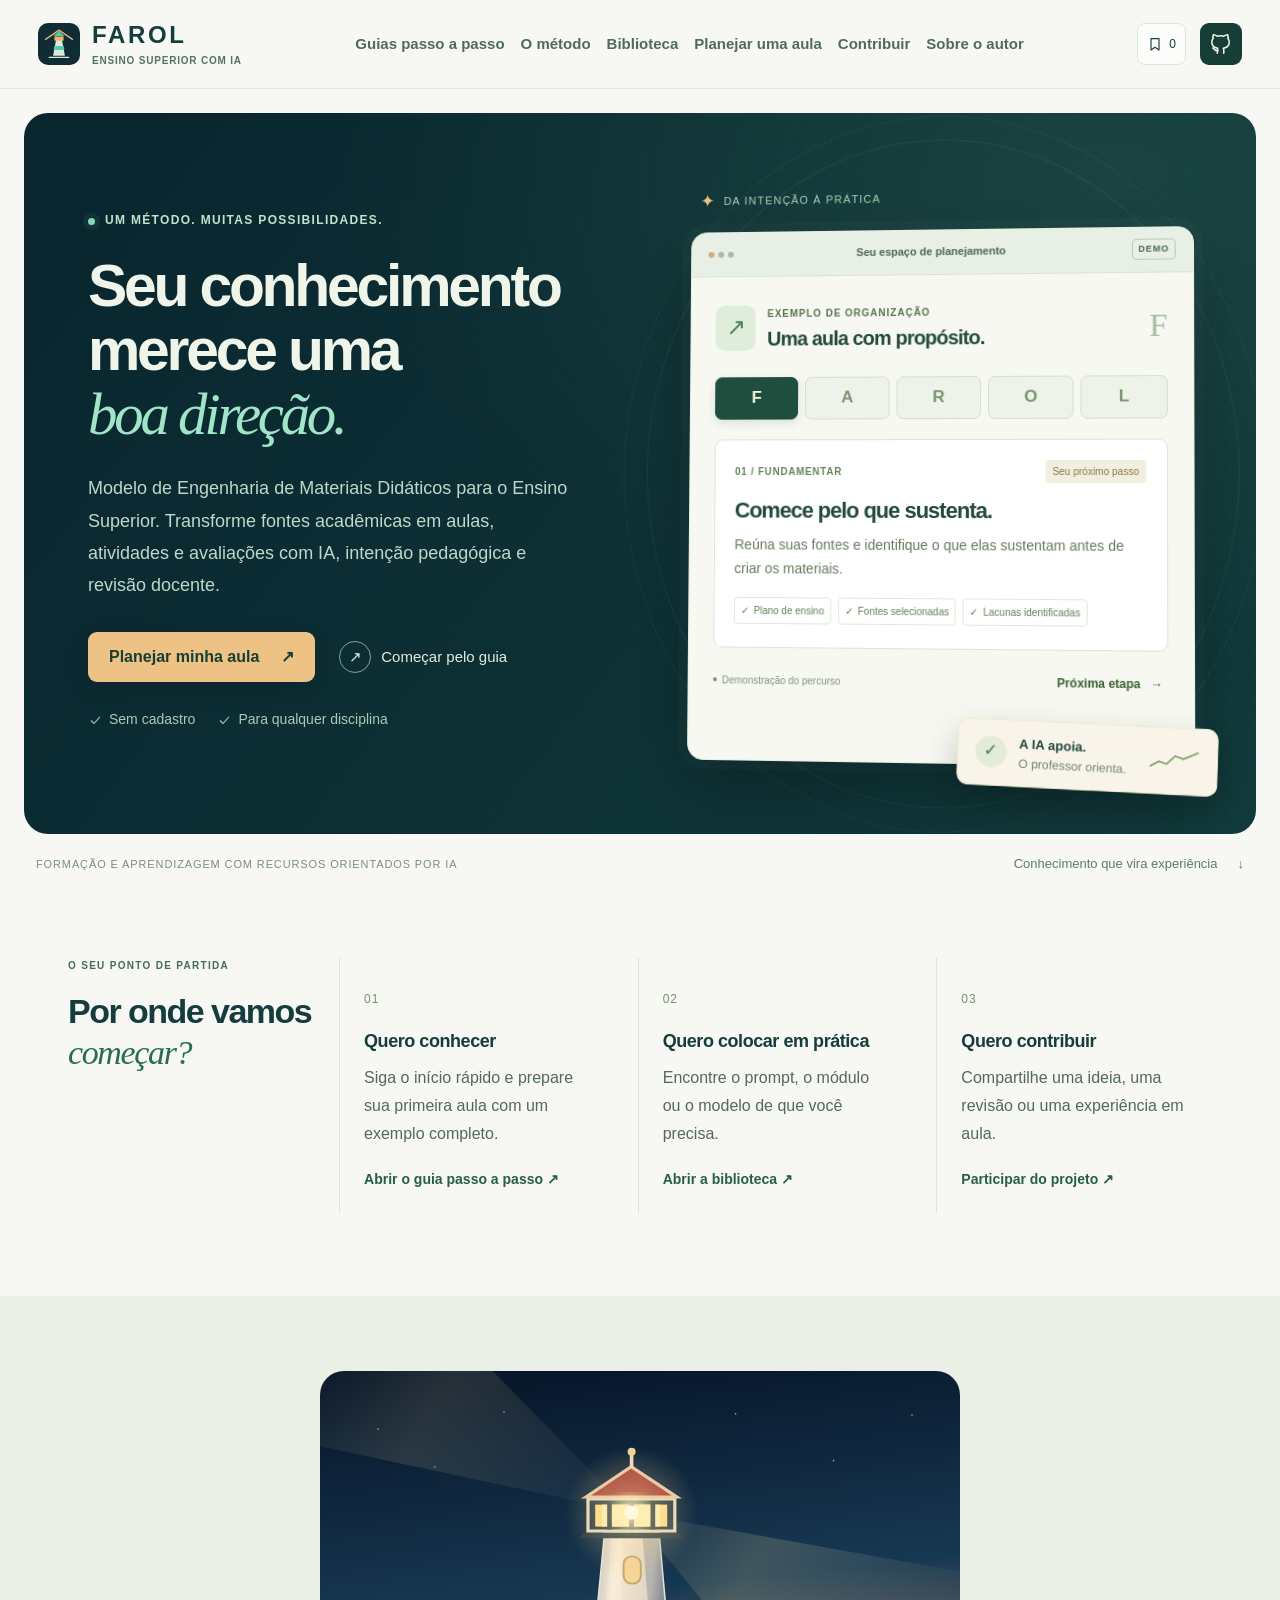
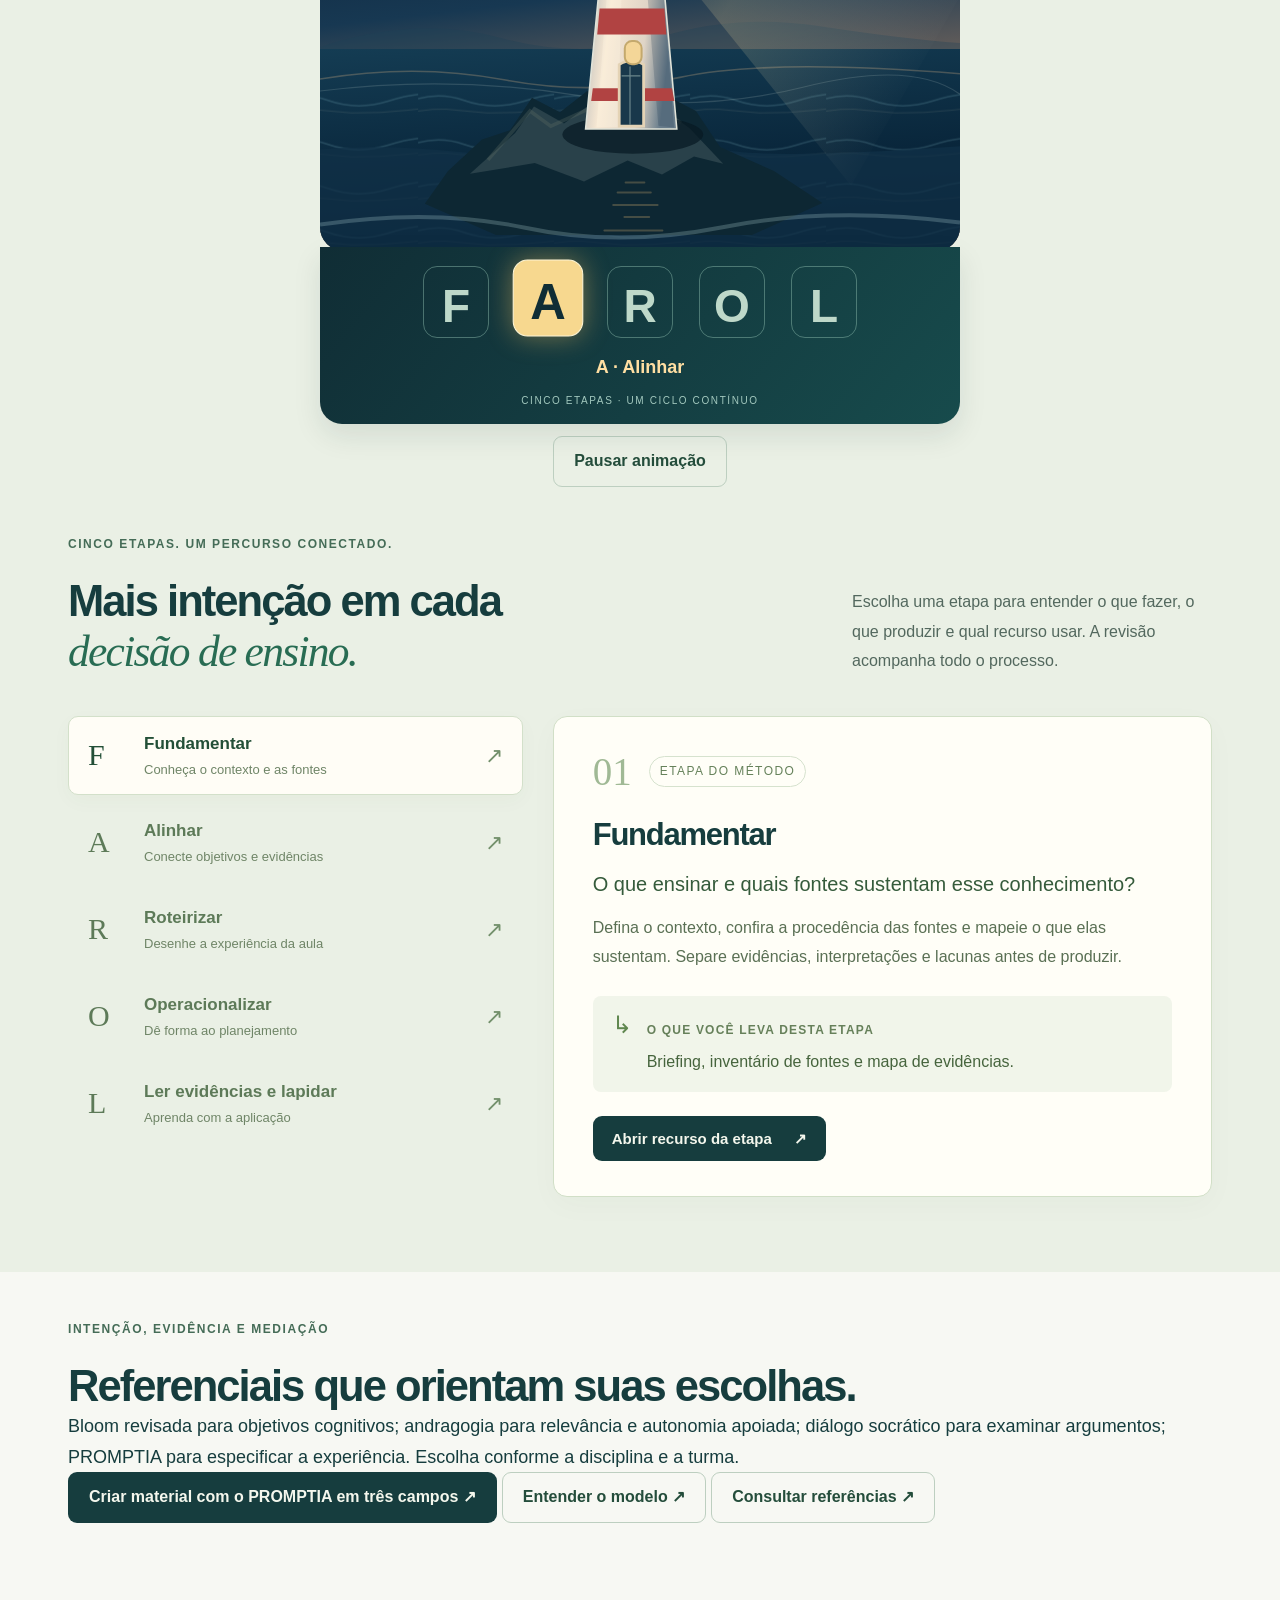
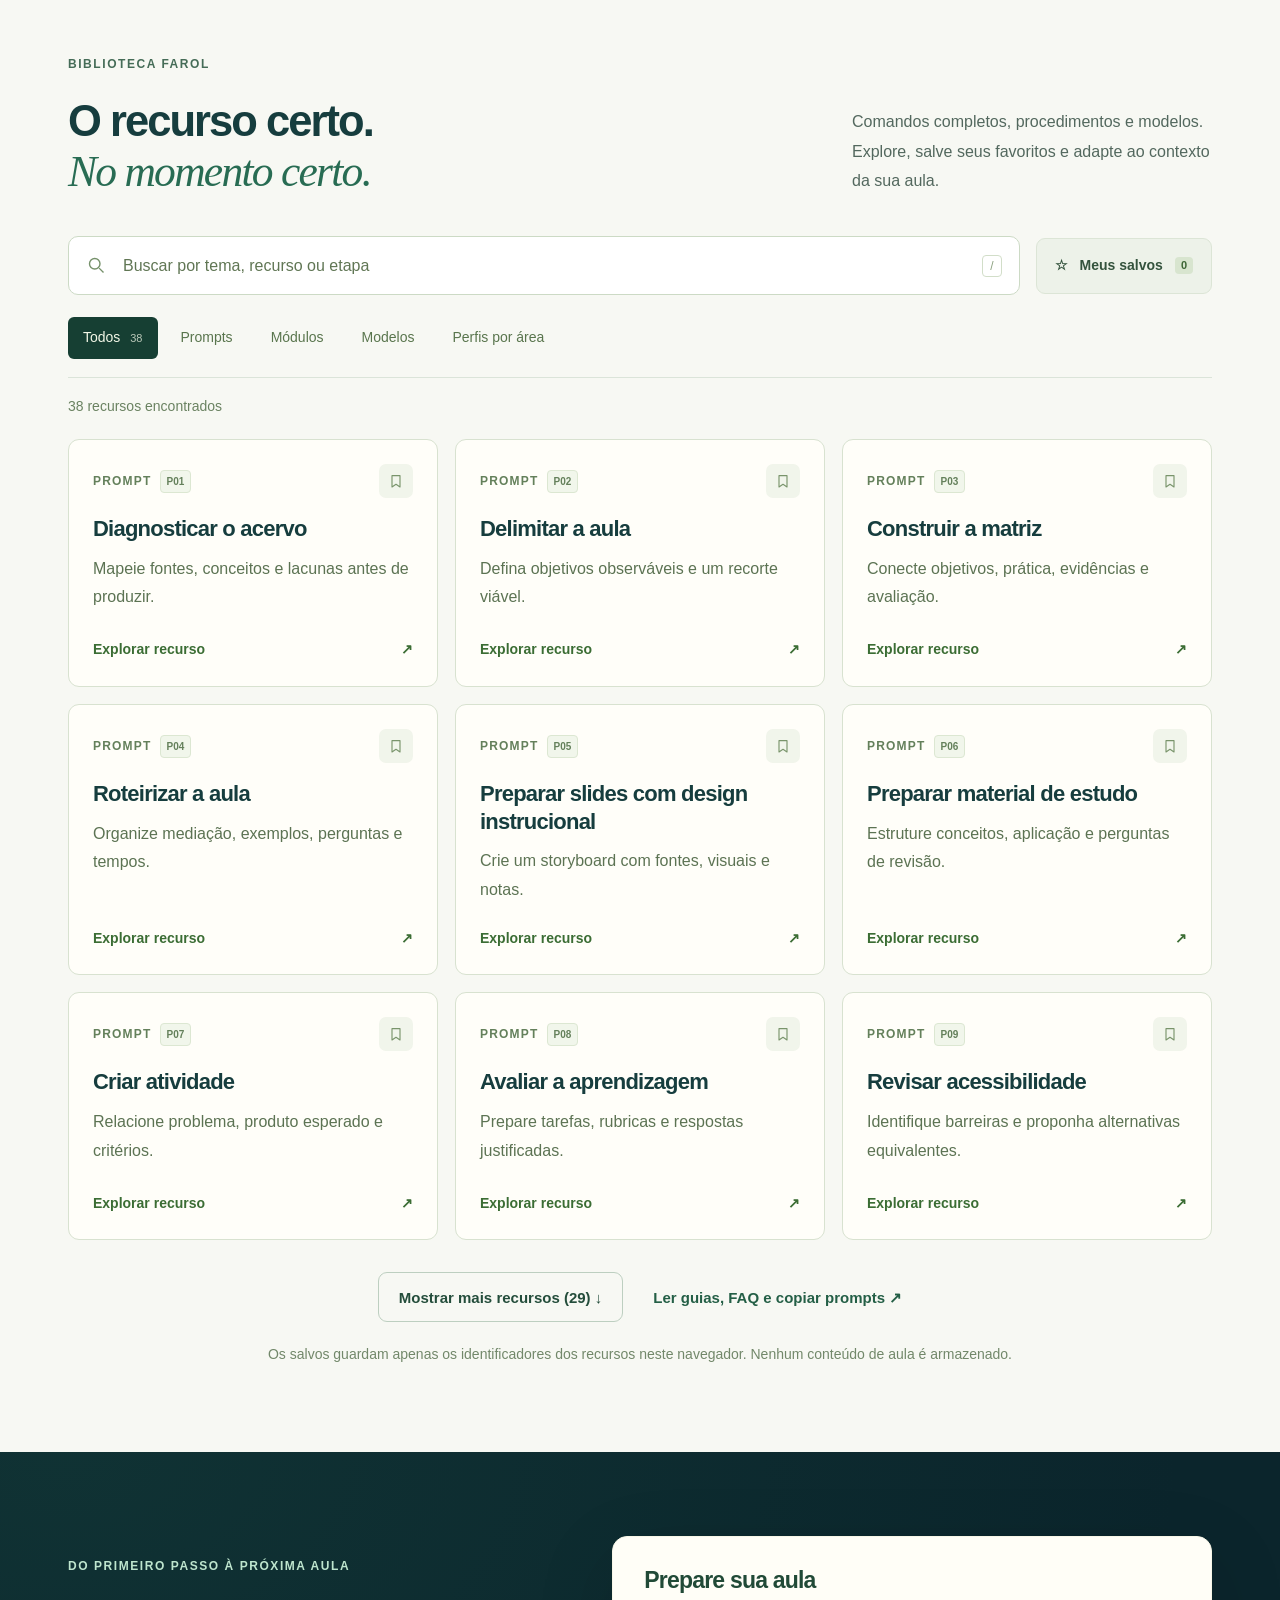
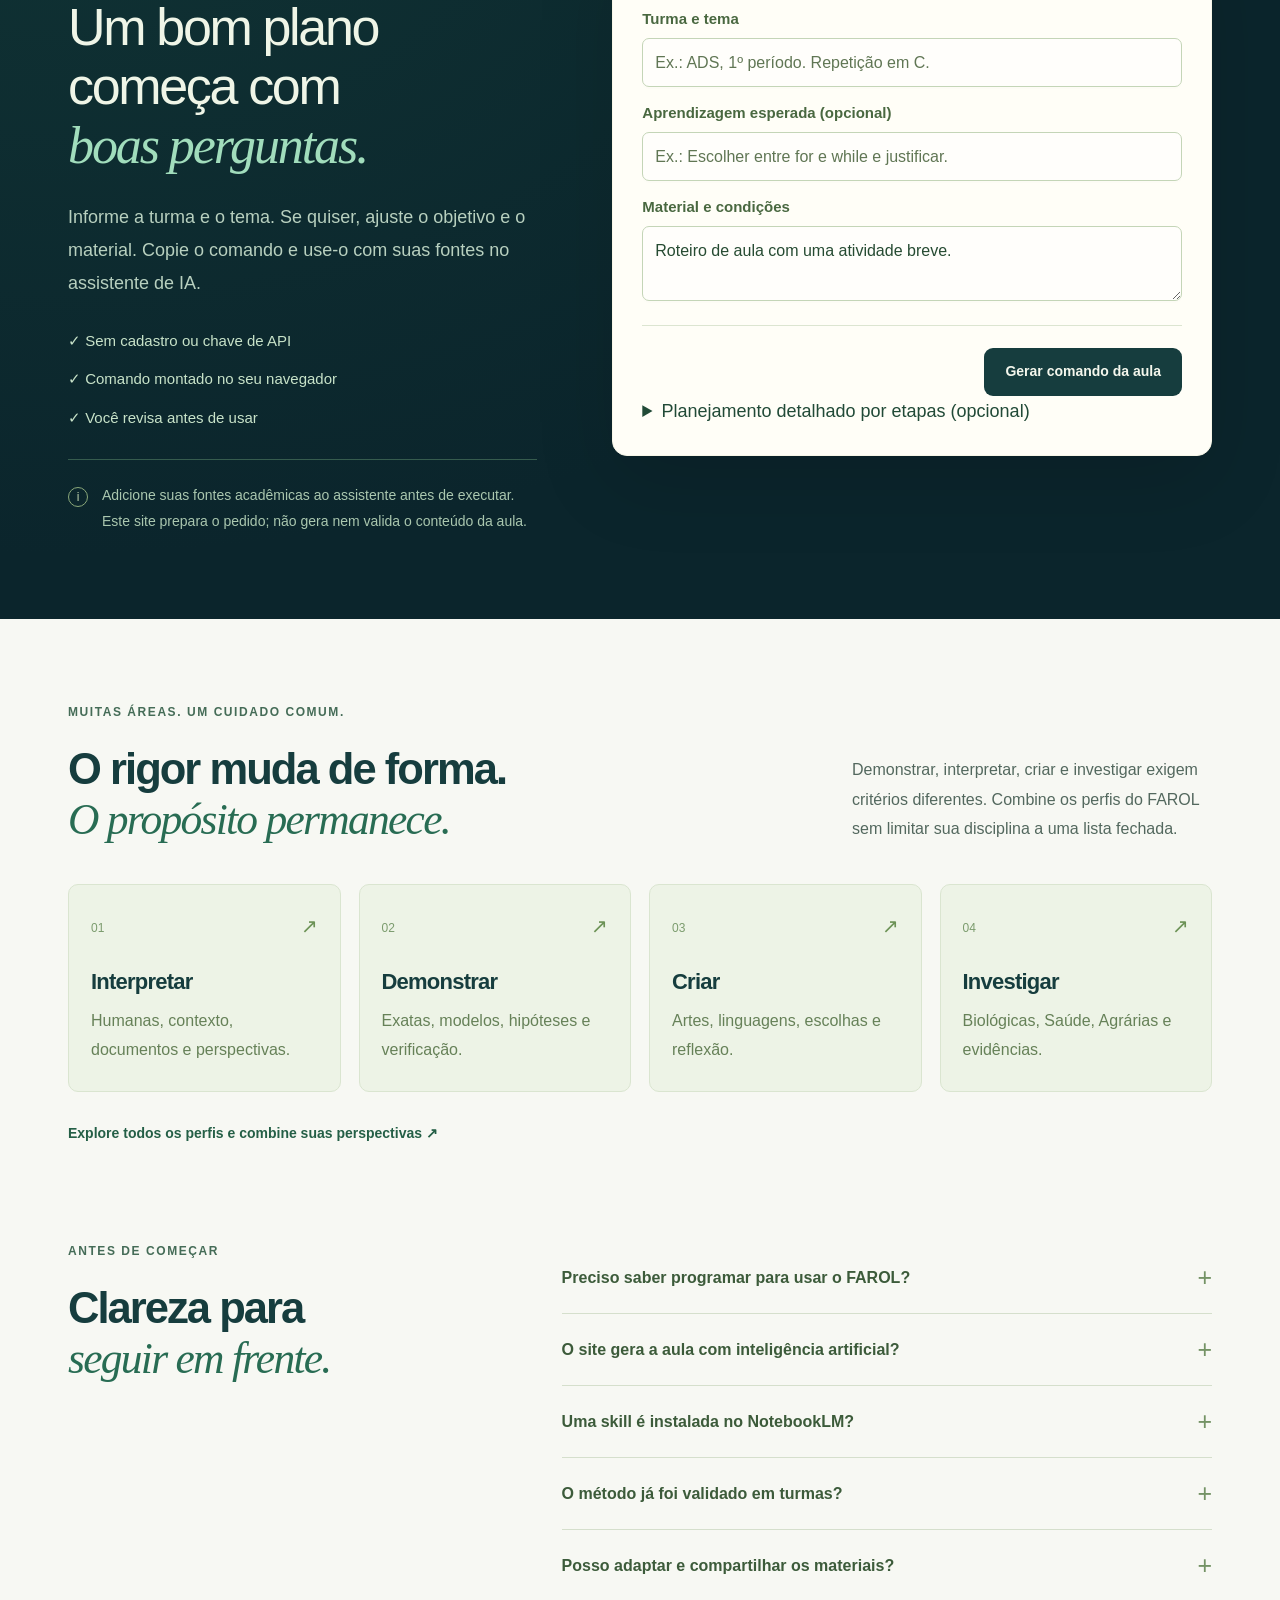
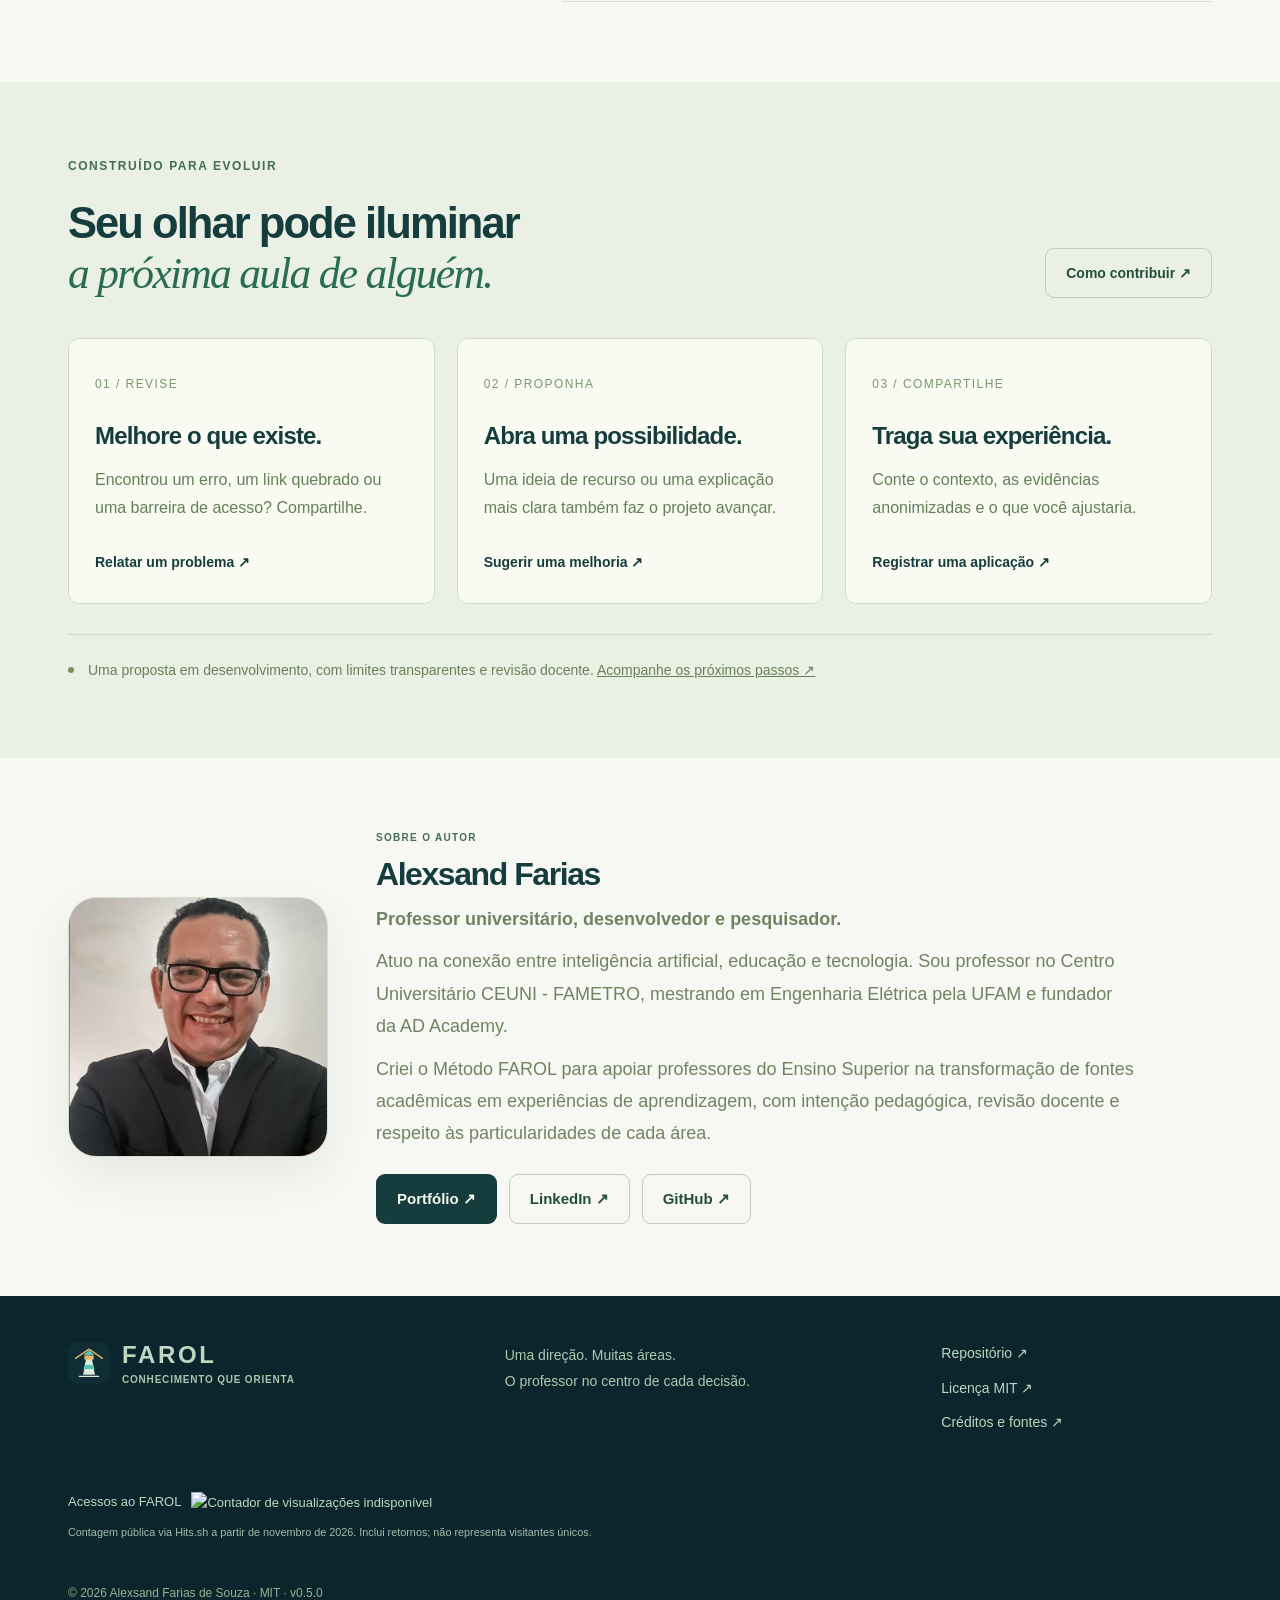
==== docs/site/index.html @ 55f9610f "Simplificar a geração de aulas com pedido direto no FAROL" ====
<!doctype html>
<html lang="pt-BR"><head><meta charset="utf-8"><meta name="viewport" content="width=device-width,initial-scale=1"><title>Método FAROL | Engenharia de Materiais Didáticos</title><meta name="description" content="Modelo de Engenharia de Materiais Didáticos para o Ensino Superior: guias, prompts, Bloom, andragogia, diálogo socrático e PROMPTIA com revisão docente."><meta name="theme-color" content="#102f35"><link rel="icon" href="favicon.svg"><link rel="stylesheet" href="styles.css?v=0.5.3"><script src="planner.js?v=aula-direta" defer></script><script src="app.js?v=aula-direta" defer></script></head>
<body>
<a class="skip-link" href="#conteudo">Pular para o conteúdo</a>
<header class="site-header"><div class="nav-shell"><a class="brand" href="#inicio" aria-label="Método FAROL, início"><img src="favicon.svg" width="42" height="42" alt=""><span>FAROL<small>ENSINO SUPERIOR COM IA</small></span></a><nav id="main-nav" class="main-nav" aria-label="Principal"><a href="manual.html">Guias passo a passo</a><a href="#metodo">O método</a><a href="#biblioteca">Biblioteca</a><a href="#planejar">Planejar uma aula</a><a href="#comunidade">Contribuir</a><a href="#sobre-o-autor">Sobre o autor</a></nav><div class="nav-actions"><button class="icon-button saved-shortcut" id="saved-shortcut" aria-label="Ver recursos salvos" title="Recursos salvos"><svg viewBox="0 0 24 24" aria-hidden="true"><path d="M6 4h12v17l-6-4-6 4z"/></svg><span id="saved-count">0</span></button><a class="github-link" href="https://github.com/alexsandsouza/metodofarol" aria-label="Abrir repositório no GitHub"><svg viewBox="0 0 24 24" aria-hidden="true"><path d="M9 19c-4.3 1.3-4.3-2.2-6-2.7M15 22v-3.4c0-1 .1-1.5-.5-2 3.1-.4 6.5-1.5 6.5-7A5.5 5.5 0 0 0 19.5 6 5 5 0 0 0 19.3 2s-1.2-.4-4.2 1.5a14.4 14.4 0 0 0-7.2 0C4.9 1.6 3.7 2 3.7 2A5 5 0 0 0 3.5 6 5.5 5.5 0 0 0 2 9.6c0 5.5 3.4 6.6 6.5 7-.6.5-.6 1.1-.5 2V22"/></svg></a><button id="menu-toggle" class="icon-button menu-toggle" aria-expanded="false" aria-controls="main-nav" aria-label="Abrir menu"><span></span><span></span></button></div></div></header>
<main id="conteudo">
<section id="inicio" class="hero-shell"><div class="hero"><div class="hero-grain" aria-hidden="true"></div><div class="hero-copy"><p class="eyebrow light"><span class="pulse-dot"></span> UM MÉTODO. MUITAS POSSIBILIDADES.</p><h1>Seu conhecimento<br>merece uma<br><em>boa direção.</em></h1><p class="hero-description">Modelo de Engenharia de Materiais Didáticos para o Ensino Superior. Transforme fontes acadêmicas em aulas, atividades e avaliações com IA, intenção pedagógica e revisão docente.</p><div class="hero-actions"><a class="button button-gold" href="#planejar">Planejar minha aula <span aria-hidden="true">↗</span></a><a class="hero-secondary" href="manual.html"><span class="play-ring" aria-hidden="true">↗</span> Começar pelo guia</a></div><div class="hero-assurance"><span><svg viewBox="0 0 20 20" aria-hidden="true"><path d="m4 10 4 4 8-9"/></svg>Sem cadastro</span><span><svg viewBox="0 0 20 20" aria-hidden="true"><path d="m4 10 4 4 8-9"/></svg>Para qualquer disciplina</span></div></div>
<div class="hero-demo" aria-label="Demonstração interativa das etapas FAROL"><div class="demo-orbit" aria-hidden="true"></div><div class="demo-label"><span class="tiny-star" aria-hidden="true">✦</span> DA INTENÇÃO À PRÁTICA</div><div class="demo-window"><div class="window-bar"><div class="window-dots" aria-hidden="true"><i></i><i></i><i></i></div><span>Seu espaço de planejamento</span><span class="window-badge">DEMO</span></div><div class="demo-content"><div class="demo-context"><span class="doc-icon" aria-hidden="true">↗</span><div><small>EXEMPLO DE ORGANIZAÇÃO</small><h2>Uma aula com propósito.</h2></div><span class="demo-mark" aria-hidden="true">F</span></div><div class="mini-stages" aria-label="Escolher etapa na demonstração"><button data-stage="0" aria-pressed="true" aria-label="Fundamentar">F</button><button data-stage="1" aria-pressed="false" aria-label="Alinhar">A</button><button data-stage="2" aria-pressed="false" aria-label="Roteirizar">R</button><button data-stage="3" aria-pressed="false" aria-label="Operacionalizar">O</button><button data-stage="4" aria-pressed="false" aria-label="Ler evidências e lapidar">L</button></div><div class="demo-stage"><div class="demo-stage-top"><span id="demo-code">01 / FUNDAMENTAR</span><span class="demo-stage-tag">Seu próximo passo</span></div><h3 id="demo-title">Comece pelo que sustenta.</h3><p id="demo-description">Reúna suas fontes e identifique o que elas sustentam antes de criar os materiais.</p><div class="demo-checks" id="demo-checks"><span>Plano de ensino</span><span>Fontes selecionadas</span><span>Lacunas identificadas</span></div></div><div class="demo-footer"><span><i aria-hidden="true"></i> Demonstração do percurso</span><button id="hero-next">Próxima etapa <span aria-hidden="true">→</span></button></div></div></div><div class="floating-note"><span class="floating-icon" aria-hidden="true">✓</span><div><b>A IA apoia.</b><span>O professor orienta.</span></div><svg viewBox="0 0 60 25" aria-hidden="true"><path d="m2 20 10-6 9 3 10-10 10 3L58 2"/></svg></div></div></div><div class="hero-bottom"><span>FORMAÇÃO E APRENDIZAGEM COM RECURSOS ORIENTADOS POR IA</span><a href="#metodo">Conhecimento que vira experiência <span aria-hidden="true">↓</span></a></div></section>
<section class="entry-section section-container" aria-labelledby="entry-title"><div class="entry-intro"><p class="eyebrow">O SEU PONTO DE PARTIDA</p><h2 id="entry-title">Por onde vamos <br><em>começar?</em></h2></div><a class="entry-card" href="manual.html#comece"><span class="entry-icon" aria-hidden="true">01</span><h3>Quero conhecer</h3><p>Siga o início rápido e prepare sua primeira aula com um exemplo completo.</p><span class="arrow-link">Abrir o guia passo a passo ↗</span></a><a class="entry-card" href="#biblioteca"><span class="entry-icon" aria-hidden="true">02</span><h3>Quero colocar em prática</h3><p>Encontre o prompt, o módulo ou o modelo de que você precisa.</p><span class="arrow-link">Abrir a biblioteca ↗</span></a><a class="entry-card" href="#comunidade"><span class="entry-icon" aria-hidden="true">03</span><h3>Quero contribuir</h3><p>Compartilhe uma ideia, uma revisão ou uma experiência em aula.</p><span class="arrow-link">Participar do projeto ↗</span></a></section>
<section id="metodo" class="method-section"><div class="section-container"><figure class="farol-cycle-figure" style="margin:0 auto 48px;max-width:640px"><picture id="farol-picture"><source media="(prefers-reduced-motion: reduce)" srcset="assets/farol-poster.png"><img id="farol-animation" src="assets/farol-animado-hd.svg?v=20261109-2" width="640" height="480" loading="lazy" alt="Ilustração animada de um farol sobre uma ilha, com ondas em movimento, reflexos dourados e feixe de luz giratório." style="display:block;width:100%;height:auto;border-radius:24px"></picture><div class="farol-cycle-overlay" role="group" aria-label="As cinco etapas do Método FAROL"><div class="farol-cycle-letters"><span class="farol-cycle-letter is-active" aria-hidden="true">F</span><span class="farol-cycle-letter" aria-hidden="true">A</span><span class="farol-cycle-letter" aria-hidden="true">R</span><span class="farol-cycle-letter" aria-hidden="true">O</span><span class="farol-cycle-letter" aria-hidden="true">L</span></div><div class="farol-cycle-caption" aria-live="off"><span id="farol-cycle-caption-text">F · Fundamentar</span></div><p class="farol-cycle-note">CINCO ETAPAS · UM CICLO CONTÍNUO</p></div><figcaption style="text-align:center;margin-top:12px"><button type="button" id="farol-toggle" class="button button-outline" aria-pressed="false">Pausar animação</button></figcaption></figure><div class="section-heading"><div><p class="eyebrow">CINCO ETAPAS. UM PERCURSO CONECTADO.</p><h2>Mais intenção em cada<br><em>decisão de ensino.</em></h2></div><p>Escolha uma etapa para entender o que fazer, o que produzir e qual recurso usar. A revisão acompanha todo o processo.</p></div><div class="method-layout"><div class="method-navigation" role="tablist" aria-label="Etapas do método" aria-orientation="vertical"><button id="stage-tab-0" role="tab" data-stage="0" aria-selected="true" aria-controls="method-panel"><b>F</b><span>Fundamentar<small>Conheça o contexto e as fontes</small></span><i aria-hidden="true">↗</i></button><button id="stage-tab-1" role="tab" data-stage="1" aria-selected="false" tabindex="-1" aria-controls="method-panel"><b>A</b><span>Alinhar<small>Conecte objetivos e evidências</small></span><i aria-hidden="true">↗</i></button><button id="stage-tab-2" role="tab" data-stage="2" aria-selected="false" tabindex="-1" aria-controls="method-panel"><b>R</b><span>Roteirizar<small>Desenhe a experiência da aula</small></span><i aria-hidden="true">↗</i></button><button id="stage-tab-3" role="tab" data-stage="3" aria-selected="false" tabindex="-1" aria-controls="method-panel"><b>O</b><span>Operacionalizar<small>Dê forma ao planejamento</small></span><i aria-hidden="true">↗</i></button><button id="stage-tab-4" role="tab" data-stage="4" aria-selected="false" tabindex="-1" aria-controls="method-panel"><b>L</b><span>Ler evidências e lapidar<small>Aprenda com a aplicação</small></span><i aria-hidden="true">↗</i></button></div><div id="method-panel" class="method-panel" role="tabpanel" aria-labelledby="stage-tab-0" tabindex="0"><div class="panel-heading"><span class="panel-index" id="panel-index">01</span><span class="panel-chip">ETAPA DO MÉTODO</span></div><h3 id="panel-title">Fundamentar</h3><p class="panel-question" id="panel-question">O que ensinar e quais fontes sustentam esse conhecimento?</p><p id="panel-description">Defina o contexto, confira a procedência das fontes e mapeie o que elas sustentam. Separe evidências, interpretações e lacunas antes de produzir.</p><div class="deliverable"><span aria-hidden="true">↳</span><div><small>O QUE VOCÊ LEVA DESTA ETAPA</small><p id="panel-output">Briefing, inventário de fontes e mapa de evidências.</p></div></div><a id="panel-link" class="button button-ink" href="https://github.com/alexsandsouza/metodofarol/blob/main/prompts/P01-diagnosticar-o-acervo.md">Abrir recurso da etapa <span aria-hidden="true">↗</span></a></div></div></div></section>
<section class="section-container" style="padding-block:3rem" aria-labelledby="pedagogy-title"><p class="eyebrow">INTENÇÃO, EVIDÊNCIA E MEDIAÇÃO</p><h2 id="pedagogy-title">Referenciais que orientam suas escolhas.</h2><p>Bloom revisada para objetivos cognitivos; andragogia para relevância e autonomia apoiada; diálogo socrático para examinar argumentos; PROMPTIA para especificar a experiência. Escolha conforme a disciplina e a turma.</p><p><a class="button button-ink" href="manual.html#promptia">Criar material com o PROMPTIA em três campos ↗</a> <a class="button button-outline" href="manual.html#modelo">Entender o modelo ↗</a> <a class="button button-outline" href="manual.html#referencias">Consultar referências ↗</a></p></section>
<section id="biblioteca" class="library-section section-container"><div class="section-heading"><div><p class="eyebrow">BIBLIOTECA FAROL</p><h2>O recurso certo.<br><em>No momento certo.</em></h2></div><p>Comandos completos, procedimentos e modelos. Explore, salve seus favoritos e adapte ao contexto da sua aula.</p></div><div class="library-toolbar"><label class="library-search"><svg viewBox="0 0 24 24" aria-hidden="true"><circle cx="10" cy="10" r="6"/><path d="m15 15 5 5"/></svg><input type="search" id="resource-search" placeholder="Buscar por tema, recurso ou etapa" aria-label="Buscar recursos"><kbd aria-hidden="true">/</kbd></label><button class="button button-subtle" id="favorites-filter" aria-pressed="false"><span aria-hidden="true">☆</span> Meus salvos <span id="favorites-total">0</span></button></div><div class="library-categories" role="group" aria-label="Categoria dos recursos"><button data-category="todos" aria-pressed="true">Todos <span id="all-total"></span></button><button data-category="prompts" aria-pressed="false">Prompts</button><button data-category="modulos" aria-pressed="false">Módulos</button><button data-category="modelos" aria-pressed="false">Modelos</button><button data-category="perfis" aria-pressed="false">Perfis por área</button></div><div class="library-meta"><p id="resource-count" role="status">Carregando recursos…</p><button id="clear-filters" class="quiet-button" hidden>Limpar filtros</button></div><div id="resource-grid" class="resource-grid"></div><div id="library-empty" class="empty-state" hidden><span aria-hidden="true">⌕</span><h3>Nenhum recurso por aqui.</h3><p>Tente outra palavra ou remova os filtros para continuar explorando.</p><button id="empty-reset" class="button button-ink">Ver todos os recursos</button></div><div class="library-footer"><button id="show-more" class="button button-outline" hidden>Mostrar mais recursos <span aria-hidden="true">↓</span></button><a href="manual.html" class="arrow-link">Ler guias, FAQ e copiar prompts ↗</a></div><p class="storage-note">Os salvos guardam apenas os identificadores dos recursos neste navegador. Nenhum conteúdo de aula é armazenado.</p><noscript><p>Explore os materiais diretamente na <a href="https://github.com/alexsandsouza/metodofarol">biblioteca no GitHub</a>.</p></noscript></section>
<section id="planejar" class="planner-section"><div class="section-container planner-layout"><div class="planner-intro"><p class="eyebrow light">DO PRIMEIRO PASSO À PRÓXIMA AULA</p><h2>Um bom plano<br>começa com<br><em>boas perguntas.</em></h2><p>Informe a turma e o tema. Se quiser, ajuste o objetivo e o material. Copie o comando e use-o com suas fontes no assistente de IA.</p><div class="planner-benefits"><span>✓ Sem cadastro ou chave de API</span><span>✓ Comando montado no seu navegador</span><span>✓ Você revisa antes de usar</span></div><div class="source-reminder"><span aria-hidden="true">i</span><p>Adicione suas fontes acadêmicas ao assistente antes de executar. Este site prepara o pedido; não gera nem valida o conteúdo da aula.</p></div></div><div class="planner-card"><form id="quick-form"><fieldset><legend>Prepare sua aula</legend><label for="quick-topic">Turma e tema</label><input id="quick-topic" name="context" maxlength="350" required pattern=".*\S.*" placeholder="Ex.: ADS, 1º período. Repetição em C."><label for="quick-goal">Aprendizagem esperada (opcional)</label><input id="quick-goal" name="goal" maxlength="500" placeholder="Ex.: Escolher entre for e while e justificar."><label for="quick-material">Material e condições</label><textarea id="quick-material" name="material" rows="2" maxlength="700">Roteiro de aula com uma atividade breve.</textarea></fieldset><div class="planner-form-actions"><button class="button button-ink" type="submit">Gerar comando da aula</button></div></form><details id="detailed-planner"><summary>Planejamento detalhado por etapas (opcional)</summary><div class="planner-card-top"><span class="section-kicker">SEU PLANEJAMENTO</span><span id="planner-step-label">Passo 1 de 3</span></div><ol class="planner-progress" aria-label="Etapas do planejamento"><li data-progress="1" aria-current="step"><b>1</b><span>Contexto</span></li><li data-progress="2"><b>2</b><span>Intenção</span></li><li data-progress="3"><b>3</b><span>Revisão</span></li></ol><form id="lesson-form" novalidate><div class="form-error" id="form-error" role="alert" hidden></div><fieldset id="planner-step-1"><legend>Vamos conhecer a sua aula.</legend><p class="field-hint">Os campos com * são obrigatórios.</p><label for="discipline">Disciplina *</label><input id="discipline" name="discipline" maxlength="120" placeholder="Ex.: História da Arte" required autocomplete="off"><div class="field-grid"><div><label for="course">Curso e período *</label><input id="course" name="course" maxlength="150" placeholder="Ex.: Artes Visuais, 2º período" required></div><div><label for="duration">Duração em minutos *</label><input id="duration" name="duration" type="number" min="15" max="600" value="100" required></div></div><label for="area">Área do conhecimento</label><select id="area" name="area"><option value="" selected>Selecione uma área</option><option>Ciências Humanas</option><option>Ciências Exatas e da Terra</option><option>Biológicas, Saúde e Agrárias</option><option>Engenharias e Tecnologia</option><option>Ciências Sociais Aplicadas</option><option>Artes e Linguagens</option><option>Interdisciplinar ou outra área</option></select></fieldset><fieldset id="planner-step-2" hidden><legend>Qual é a sua intenção?</legend><label for="topic">Tema ou recorte da aula *</label><input id="topic" name="topic" maxlength="200" placeholder="Ex.: Leitura de uma obra em seu contexto histórico" required><label for="objective">O que os estudantes deverão conseguir fazer?</label><textarea id="objective" name="objective" maxlength="500" rows="2" placeholder="Ex.: Comparar interpretações e justificar uma leitura com base nas fontes."></textarea><div class="outputs-group"><p id="outputs-label">Quais materiais deseja preparar? *</p><div class="output-options" role="group" aria-labelledby="outputs-label"><label><input type="checkbox" name="outputs" value="roteiro" checked><span>Roteiro de aula</span></label><label><input type="checkbox" name="outputs" value="slides"><span>Slides com design instrucional</span></label><label><input type="checkbox" name="outputs" value="atividade"><span>Atividade</span></label><label><input type="checkbox" name="outputs" value="avaliacao"><span>Avaliação</span></label><label><input type="checkbox" name="outputs" value="texto"><span>Texto de estudo</span></label></div></div><label for="sources">Quais fontes pretende usar? <span class="optional">Opcional</span></label><textarea id="sources" name="sources" maxlength="700" rows="2" placeholder="Ex.: Plano de ensino, capítulos autorizados e dois artigos selecionados."></textarea></fieldset><fieldset id="planner-step-3" hidden><legend>Confira o ponto de partida.</legend><p class="field-hint">Tudo certo? Gere seu comando ou volte para ajustar os campos.</p><dl class="brief-review" id="brief-review"></dl><div class="review-note">O comando solicitará diagnóstico das fontes e alinhamento pedagógico antes de produzir os materiais.</div></fieldset><div class="planner-form-actions"><button class="quiet-button" type="button" id="planner-back" hidden>← Voltar</button><button class="button button-ink" type="submit" id="planner-next">Continuar <span aria-hidden="true">→</span></button></div></form></details><div id="planner-result" class="planner-result" hidden><div class="result-success"><span aria-hidden="true">✓</span><div><h3>Seu próximo passo está pronto.</h3><p>Revise o comando e leve-o para o assistente com suas fontes.</p></div></div><label for="prompt-output">Comando personalizado</label><textarea id="prompt-output" readonly rows="12"></textarea><div class="result-buttons"><button id="copy-command" class="button button-ink">Copiar comando <span aria-hidden="true">↗</span></button><button id="download-command" class="button button-outline">Baixar TXT <span aria-hidden="true">↓</span></button></div><p id="copy-feedback" role="status"></p><div class="result-bottom"><button id="edit-brief" class="quiet-button">← Ajustar planejamento</button><a href="https://notebooklm.google.com/" target="_blank" rel="noopener noreferrer">Abrir NotebookLM ↗</a></div></div></div></div></section>
<section class="perspectives-section section-container"><div class="section-heading"><div><p class="eyebrow">MUITAS ÁREAS. UM CUIDADO COMUM.</p><h2>O rigor muda de forma.<br><em>O propósito permanece.</em></h2></div><p>Demonstrar, interpretar, criar e investigar exigem critérios diferentes. Combine os perfis do FAROL sem limitar sua disciplina a uma lista fechada.</p></div><div class="perspective-grid"><a href="https://github.com/alexsandsouza/metodofarol/blob/main/perfis/humanas.md"><span>01</span><h3>Interpretar</h3><p>Humanas, contexto, documentos e perspectivas.</p><b aria-hidden="true">↗</b></a><a href="https://github.com/alexsandsouza/metodofarol/blob/main/perfis/exatas-e-terra.md"><span>02</span><h3>Demonstrar</h3><p>Exatas, modelos, hipóteses e verificação.</p><b aria-hidden="true">↗</b></a><a href="https://github.com/alexsandsouza/metodofarol/blob/main/perfis/artes-linguagens.md"><span>03</span><h3>Criar</h3><p>Artes, linguagens, escolhas e reflexão.</p><b aria-hidden="true">↗</b></a><a href="https://github.com/alexsandsouza/metodofarol/blob/main/perfis/biologicas-saude-agrarias.md"><span>04</span><h3>Investigar</h3><p>Biológicas, Saúde, Agrárias e evidências.</p><b aria-hidden="true">↗</b></a></div><a class="arrow-link" href="https://github.com/alexsandsouza/metodofarol/tree/main/perfis">Explore todos os perfis e combine suas perspectivas ↗</a></section>
<section class="faq-section section-container"><div><p class="eyebrow">ANTES DE COMEÇAR</p><h2>Clareza para<br><em>seguir em frente.</em></h2></div><div class="faq-list"><details><summary>Preciso saber programar para usar o FAROL?<span aria-hidden="true">+</span></summary><p>Não. O uso básico consiste em preencher o briefing, selecionar fontes e executar os comandos no assistente. Os materiais estão em arquivos de texto e Markdown, acessíveis pelo GitHub.</p></details><details><summary>O site gera a aula com inteligência artificial?<span aria-hidden="true">+</span></summary><p>O planejador monta um comando local com as informações que você preenche. Ele não chama uma API de IA. A produção da aula acontece no assistente escolhido, com suas fontes e revisão docente.</p></details><details><summary>Uma skill é instalada no NotebookLM?<span aria-hidden="true">+</span></summary><p>Carregar um arquivo SKILL.md como fonte não instala uma função. No NotebookLM, os módulos funcionam como textos de orientação acionados por prompts. Em assistentes compatíveis, a instalação da skill depende da plataforma.</p></details><details><summary>O método já foi validado em turmas?<span aria-hidden="true">+</span></summary><p>A proposta está em desenvolvimento. Houve verificação estrutural da skill e um teste simulado. Ainda não há validação empírica em turmas nem execução em conta NotebookLM documentadas no projeto. O protocolo de piloto ajuda a reunir evidências para aperfeiçoamento.</p></details><details><summary>Posso adaptar e compartilhar os materiais?<span aria-hidden="true">+</span></summary><p>Os materiais originais do repositório usam a licença MIT, que deve ser preservada com os avisos aplicáveis. Fontes acadêmicas e conteúdos de terceiros mantêm suas próprias condições. Consulte LICENSE e DIREITOS.md no repositório.</p></details></div></section>
<section id="comunidade" class="community-section"><div class="section-container"><div class="section-heading"><div><p class="eyebrow">CONSTRUÍDO PARA EVOLUIR</p><h2>Seu olhar pode iluminar<br><em>a próxima aula de alguém.</em></h2></div><a class="button button-outline" href="https://github.com/alexsandsouza/metodofarol/blob/main/CONTRIBUTING.md">Como contribuir ↗</a></div><div class="community-grid"><a href="https://github.com/alexsandsouza/metodofarol/issues/new?template=problema.yml"><span>01 / REVISE</span><h3>Melhore o que existe.</h3><p>Encontrou um erro, um link quebrado ou uma barreira de acesso? Compartilhe.</p><b>Relatar um problema ↗</b></a><a href="https://github.com/alexsandsouza/metodofarol/issues/new?template=melhoria.yml"><span>02 / PROPONHA</span><h3>Abra uma possibilidade.</h3><p>Uma ideia de recurso ou uma explicação mais clara também faz o projeto avançar.</p><b>Sugerir uma melhoria ↗</b></a><a href="https://github.com/alexsandsouza/metodofarol/issues/new?template=aplicacao.yml"><span>03 / COMPARTILHE</span><h3>Traga sua experiência.</h3><p>Conte o contexto, as evidências anonimizadas e o que você ajustaria.</p><b>Registrar uma aplicação ↗</b></a></div><div class="project-note"><span class="pulse-dot" aria-hidden="true"></span><p>Uma proposta em desenvolvimento, com limites transparentes e revisão docente. <a href="https://github.com/alexsandsouza/metodofarol/blob/main/ROADMAP.md">Acompanhe os próximos passos ↗</a></p></div></div></section>
<section id="sobre-o-autor" class="author-section section-container author-profile" aria-labelledby="author-title"><img class="author-photo" src="assets/foto-alex.jpg" width="640" height="640" alt="Alexsand Farias, autor do Método FAROL" loading="lazy"><div class="author-copy"><p class="eyebrow">SOBRE O AUTOR</p><h2 id="author-title">Alexsand Farias</h2><p class="author-role">Professor universitário, desenvolvedor e pesquisador.</p><p>Atuo na conexão entre inteligência artificial, educação e tecnologia. Sou professor no Centro Universitário CEUNI - FAMETRO, mestrando em Engenharia Elétrica pela UFAM e fundador da AD Academy.</p><p>Criei o Método FAROL para apoiar professores do Ensino Superior na transformação de fontes acadêmicas em experiências de aprendizagem, com intenção pedagógica, revisão docente e respeito às particularidades de cada área.</p><div class="author-links"><a class="button button-ink" href="https://alexsanderfarias.vercel.app/">Portfólio ↗</a><a class="button button-outline" href="https://www.linkedin.com/in/alexsandfarias">LinkedIn ↗</a><a class="button button-outline" href="https://github.com/alexsandsouza">GitHub ↗</a></div></div></section>
</main>
<footer class="site-footer"><div class="section-container"><div class="footer-main"><a class="brand footer-brand" href="#inicio"><img src="favicon.svg" alt="" width="42" height="42"><span>FAROL<small>CONHECIMENTO QUE ORIENTA</small></span></a><p>Uma direção. Muitas áreas.<br>O professor no centro de cada decisão.</p><div><a href="https://github.com/alexsandsouza/metodofarol">Repositório ↗</a><a href="https://github.com/alexsandsouza/metodofarol/blob/main/LICENSE">Licença MIT ↗</a><a href="https://github.com/alexsandsouza/metodofarol/blob/main/CREDITOS.md">Créditos e fontes ↗</a></div></div><div class="visitor-counter" style="display:flex;flex-wrap:wrap;align-items:center;gap:10px;padding:18px 0;font-size:13px"><span>Acessos ao FAROL</span><img src="https://hits.sh/alexsandsouza.github.io/metodofarol.svg?label=Visualiza%C3%A7%C3%B5es&amp;color=c6a462&amp;labelColor=102f35" alt="Contador de visualizações indisponível" height="20" referrerpolicy="no-referrer"><small style="flex-basis:100%;opacity:.85">Contagem pública via Hits.sh a partir de novembro de 2026. Inclui retornos; não representa visitantes únicos.</small></div><div class="footer-bottom"><span>© 2026 Alexsand Farias de Souza · MIT · v0.5.0</span></div></div></footer>
<div class="toast" id="toast" role="status" hidden></div>
<script>
(()=>{
const img=document.getElementById('farol-animation');
const btn=document.getElementById('farol-toggle');
const source=document.querySelector('#farol-picture source');
const letters=[...document.querySelectorAll('.farol-cycle-letter')];
const caption=document.getElementById('farol-cycle-caption-text');
const motion=window.matchMedia('(prefers-reduced-motion: reduce)');
const names=['Fundamentar','Alinhar','Roteirizar','Operacionalizar','Ler evidências e lapidar'];
if(!img||!btn||!source||letters.length!==5||!caption)return;
let index=0,interval=null,paused=false;
function render(){
  letters.forEach((el,i)=>el.classList.toggle('is-active',i===index));
  caption.textContent=letters[index].textContent.trim()+' · '+names[index];
}
function stop(){if(interval!==null){clearInterval(interval);interval=null;}}
function setPaused(value){
  paused=value;stop();document.querySelector('.farol-cycle-figure')?.classList.toggle('is-paused',paused);
  const next=paused?'assets/farol-poster.png':'assets/farol-animado-hd.svg?v=20261109-2';
  source.srcset=next;if(img.getAttribute('src')!==next)img.src=next;
  btn.textContent=paused?'Reproduzir animação':'Pausar animação';
  btn.setAttribute('aria-pressed',String(paused));
  render();
  if(!paused)interval=window.setInterval(()=>{index=(index+1)%letters.length;render();},2500);
}
btn.addEventListener('click',()=>setPaused(!paused));
motion.addEventListener('change',e=>setPaused(e.matches));
setPaused(motion.matches);
})();
</script></body></html>
---- docs/site/styles.css ----
:root{--paper:#f7f8f3;--white:#fff;--ink:#163d3e;--muted:#53685e;--line:#dbe4d9;--night:#0b252c;--deep:#10343a;--mint:#80d8b9;--green:#286c53;--gold:#edc284;--serif:Georgia,'Times New Roman',serif;--sans:Inter,-apple-system,BlinkMacSystemFont,'Segoe UI',sans-serif;--shadow:0 20px 60px #102d3512}*{box-sizing:border-box}html{scroll-behavior:smooth;scroll-padding-top:108px}body{margin:0;background:var(--paper);font:18px/1.7 var(--sans);color:var(--ink);-webkit-font-smoothing:antialiased}button,input,select,textarea{font:inherit}button{cursor:pointer}button,a,input,select,textarea{-webkit-tap-highlight-color:transparent}a{color:inherit;text-decoration:none}button{color:inherit}img{max-width:100%}h1,h2,h3,h4,p{margin:0}h1,h2,h3{line-height:1.15}h1,h2{letter-spacing:-.045em}h2{font-size:clamp(36px,3.4vw,49px);font-weight:600}h2 em{font-family:var(--serif);font-weight:400;letter-spacing:-.04em;color:var(--green)}svg{display:block}button svg,a svg{width:22px;height:22px;fill:none;stroke:currentColor;stroke-width:1.7;stroke-linecap:round;stroke-linejoin:round}button:focus-visible,a:focus-visible,summary:focus-visible,input:focus-visible,select:focus-visible,textarea:focus-visible,[tabindex]:focus-visible{outline:3px solid #bc752c;outline-offset:4px}button:disabled{cursor:wait;opacity:.6}[hidden]{display:none!important}.section-container{max-width:1240px;margin:0 auto;padding:0 48px}.eyebrow{display:flex;align-items:center;gap:10px;font-size:12px;font-weight:700;letter-spacing:.13em;line-height:1.6;color:#456c57;margin-bottom:22px}.eyebrow.light{color:#bee5ce}.pulse-dot{display:inline-block;flex-shrink:0;width:7px;height:7px;background:var(--mint);border-radius:50%;box-shadow:0 0 0 5px #80d8b911}.button{display:inline-flex;align-items:center;justify-content:center;gap:22px;min-height:50px;padding:13px 20px;border-radius:9px;border:1px solid transparent;font-size:16px;font-weight:650;line-height:1.4;transition:background .2s,transform .2s,box-shadow .2s;white-space:normal}.button:hover{transform:translateY(-2px)}.button-gold{background:var(--gold);color:#173e35;box-shadow:0 8px 25px #0002}.button-gold:hover{background:#f5d29c;box-shadow:0 12px 30px #0003}.button-ink{background:var(--ink);color:#f4f7ed}.button-ink:hover{background:#245b4b}.button-outline{background:transparent;border-color:#bdcfc0;color:#244d3b}.button-outline:hover{background:#e8f0e4}.button-subtle{background:#edf2e9;border-color:#dce5d6;color:#34533d}.arrow-link{display:inline-block;font-size:16px;font-weight:650;color:#245f46}.arrow-link:hover{text-decoration:underline}.quiet-button{background:none;border:0;padding:7px 0;font-size:15px;font-weight:600;text-align:left;color:#365e44}.quiet-button:hover{text-decoration:underline}.skip-link{position:fixed;top:-90px;left:20px;z-index:100;background:var(--gold);padding:14px;border-radius:8px}.skip-link:focus{top:14px}
/* Navegação */
.site-header{position:sticky;top:0;z-index:30;background:#f7f8f3ed;backdrop-filter:blur(18px);border-bottom:1px solid #e2e8dc}.nav-shell{height:88px;max-width:1320px;padding:0 38px;margin:auto;display:flex;align-items:center;justify-content:space-between;gap:24px}.brand{display:flex;align-items:center;gap:12px;flex-shrink:0}.brand>span{font-size:24px;letter-spacing:.11em;font-weight:750;line-height:1.1}.brand small{display:block;font-size:9px;letter-spacing:.08em;font-weight:650;color:#537362;margin-top:6px}.main-nav{display:flex;gap:28px;align-items:center}.main-nav>a{font-size:14px;font-weight:550;color:#516b5b;transition:color .2s;white-space:nowrap}.main-nav>a:hover,.main-nav>a.current{color:#184e38}.main-nav>a.current:after{content:'';display:block;height:2px;background:#719d78;border-radius:2px;margin-top:4px}.nav-actions{display:flex;align-items:center;gap:14px}.icon-button{display:flex;align-items:center;justify-content:center;min-width:42px;height:42px;gap:6px;border:1px solid #dce6d7;background:#fff9;border-radius:8px;font-size:12px}.saved-shortcut svg{width:16px}.saved-shortcut{padding:0 9px}.github-link{display:flex;align-items:center;justify-content:center;width:42px;height:42px;background:#163e36;color:#eff5e7;border-radius:9px}.github-link svg{width:22px;height:22px}.menu-toggle{display:none}.menu-toggle span{display:block;width:18px;height:2px;background:#234a3c;border-radius:2px}
/* Hero */
.hero-shell{max-width:1440px;margin:24px auto 0;padding:0 24px}.hero{position:relative;display:grid;grid-template-columns:1.08fr 1fr;gap:50px;align-items:center;overflow:hidden;background:radial-gradient(ellipse at 88% 8%,#28584d77,transparent 50%),linear-gradient(128deg,#09252e,#103a3b);border-radius:24px;padding:68px 64px 72px;color:#f0f5e9;min-height:625px}.hero-grain{position:absolute;inset:0;background-image:radial-gradient(#c8e3ca1c .8px,transparent .8px);background-size:23px 23px;mask-image:linear-gradient(110deg,transparent 30%,#000);pointer-events:none}.hero-copy{position:relative;z-index:2}.hero .eyebrow{font-size:10px;letter-spacing:.11em;margin-bottom:23px}.hero h1{font-size:clamp(48px,4.6vw,67px);font-weight:600;line-height:1.09;letter-spacing:-.055em}.hero h1 em{font-family:var(--serif);font-weight:400;color:#a1e5c9;letter-spacing:-.055em}.hero-description{font-size:18px;line-height:1.8;max-width:490px;color:#c0d7ca;margin-top:25px}.hero-actions{display:flex;flex-wrap:wrap;align-items:center;gap:24px;margin-top:30px}.hero-secondary{font-size:14px;color:#e4ebdd;display:flex;align-items:center;gap:10px}.hero-secondary:hover{color:var(--gold)}.play-ring{border:1px solid #7ca590;border-radius:50%;width:32px;height:32px;display:inline-flex;align-items:center;justify-content:center}.hero-assurance{display:flex;flex-wrap:wrap;gap:22px;margin-top:26px;color:#a9cbb7;font-size:12px}.hero-assurance span{display:flex;gap:6px;align-items:center}.hero-assurance svg{height:15px;width:15px;fill:none;stroke:var(--mint);stroke-width:1.5}.hero-demo{position:relative;z-index:1;transform:perspective(1600px) rotateY(-5deg) rotateX(2deg);animation:demo-enter 1s ease-out both;max-width:510px;margin:0 auto;width:100%}.demo-orbit{position:absolute;inset:-44px;border:1px solid #b9e1c514;border-radius:50%;pointer-events:none}.demo-orbit:before{content:'';position:absolute;inset:-25px;border:1px dashed #b9e1c51a;border-radius:50%;animation:orbit-spin 80s linear infinite}.demo-label{position:relative;display:flex;align-items:center;gap:8px;font-size:10px;letter-spacing:.11em;color:#b0d5bb;margin-bottom:16px;margin-left:9px}.tiny-star{color:var(--gold);font-size:18px}.demo-window{background:#f6f8f1;border:1px solid #e6ede2;border-radius:16px;color:#234a3d;box-shadow:0 30px 70px #0004,0 0 0 9px #b9dfba08;overflow:hidden;position:relative}.window-bar{height:45px;background:#e8efe5;border-bottom:1px solid #d8e3d4;display:flex;align-items:center;justify-content:space-between;padding:0 17px;gap:10px;font-size:10px;font-weight:550;color:#6a826e}.window-dots{display:flex;gap:4px}.window-dots i{width:6px;height:6px;background:#a8bba5;border-radius:50%}.window-dots i:first-child{background:#d6ab7a}.window-badge{font-size:8px;letter-spacing:.1em;border:1px solid #b8cbb4;padding:2px 5px;border-radius:4px}.demo-content{padding:25px}.demo-context{display:flex;gap:12px;align-items:center}.doc-icon{background:#dfeddb;border-radius:10px;display:flex;width:41px;height:46px;align-items:center;justify-content:center;font-size:24px;color:#4c7f55}.demo-context small{font-size:8px;letter-spacing:.1em;color:#7a9075;font-weight:700;display:block;margin-bottom:5px}.demo-context h2{font:600 20px/1.2 var(--sans);letter-spacing:-.04em}.demo-mark{margin-left:auto;font-family:var(--serif);font-size:32px;color:#a4baa0}.mini-stages{display:grid;grid-template-columns:repeat(5,1fr);gap:7px;margin:23px 0 20px;position:relative}.mini-stages button{border:1px solid #d3dfcd;background:#edf3e8;min-height:43px;border-radius:7px;font-size:17px;font-weight:600;color:#7a9472;transition:all .2s}.mini-stages button[aria-pressed=true]{background:#204e3e;color:#f5f6df;border-color:#204e3e;box-shadow:0 3px 8px #204e3e22}.mini-stages button:hover{border-color:#4e7b50}.demo-stage{background:white;border:1px solid #dce5d5;border-radius:9px;padding:20px;min-height:210px}.demo-stage-top{display:flex;align-items:center;justify-content:space-between;gap:10px;font-size:8px;font-weight:700;letter-spacing:.08em;color:#64865c;margin-bottom:14px}.demo-stage-tag{background:#f3efdf;padding:3px 7px;color:#8a784f;border-radius:4px;font-size:8px;letter-spacing:0;font-weight:500;white-space:nowrap}.demo-stage h3{font-size:22px;font-weight:600;letter-spacing:-.045em;line-height:1.25}.demo-stage>p{font-size:13px;line-height:1.7;color:#63795c;margin-top:10px;min-height:44px}.demo-checks{display:flex;flex-wrap:wrap;gap:7px;margin-top:16px}.demo-checks span{font-size:9px;color:#5f8254;border:1px solid #dfE8d7;border-radius:4px;padding:4px 6px}.demo-checks span:before{content:'✓';margin-right:5px;color:#507e40}.demo-footer{display:flex;justify-content:space-between;align-items:center;margin-top:17px;font-size:9px;gap:10px}.demo-footer>span{display:flex;align-items:center;gap:5px;color:#82967a}.demo-footer i{display:inline-block;width:4px;height:4px;border-radius:50%;background:#6c9f58}.demo-footer button{background:none;border:0;font-size:10px;font-weight:600;display:flex;gap:10px;align-items:center;padding:5px;color:#385f30}.floating-note{position:absolute;bottom:-23px;right:-22px;background:#f8f4e9;display:flex;align-items:center;gap:12px;border:1px solid #f2e9cf;border-radius:11px;padding:13px 17px;box-shadow:0 15px 35px #0003;transform:rotate(2deg);animation:note-float 7s ease-in-out infinite}.floating-icon{width:31px;height:31px;border-radius:50%;background:#e4ecd8;display:flex;align-items:center;justify-content:center;color:#4f7945;font-size:17px}.floating-note b{font-size:12px;display:block;line-height:1.5}.floating-note span:not(.floating-icon){font-size:11px;color:#728568;display:block;line-height:1.5}.floating-note>svg{width:49px;height:25px;margin-left:10px;fill:none;stroke:#81a167;stroke-width:2;stroke-linecap:round}.hero-bottom{display:flex;align-items:center;justify-content:space-between;gap:20px;padding:19px 12px 0;color:#78917b;font-size:9px;letter-spacing:.08em}.hero-bottom>a{font-size:11px;letter-spacing:0;display:flex;gap:20px;color:#5f7d60}.entry-section{display:grid;grid-template-columns:.9fr 1fr 1fr 1fr;gap:23px;align-items:stretch;padding-top:83px;padding-bottom:83px}.entry-intro .eyebrow{font-size:10px;margin-bottom:17px}.entry-intro h2{font-size:34px;line-height:1.2}.entry-card{padding:24px 24px 20px;border-left:1px solid var(--line);transition:background .2s}.entry-card:hover{background:#edf3e6;border-radius:8px}.entry-icon{font-size:12px;color:#71946a;letter-spacing:.08em}.entry-card h3{font-size:18px;margin-top:18px;letter-spacing:-.025em;font-weight:600}.entry-card p{font-size:15px;color:var(--muted);margin-top:12px;line-height:1.75}.entry-card .arrow-link{font-size:13px;margin-top:20px}
/* Método */
.section-heading{display:flex;align-items:flex-end;justify-content:space-between;gap:60px;margin-bottom:40px}.section-heading>p{max-width:360px;font-size:16px;line-height:1.85;color:var(--muted)}.method-section{background:#eaf0e5;padding:75px 0}.method-layout{display:grid;grid-template-columns:1fr 1.45fr;gap:30px}.method-navigation{display:flex;flex-direction:column;gap:8px}.method-navigation button{display:flex;align-items:center;gap:18px;text-align:left;border:1px solid transparent;background:transparent;border-radius:10px;padding:15px 19px;transition:background .2s,color .2s;color:#5d7a58}.method-navigation button[aria-selected=true]{background:#fffdf6;border-color:#d3e0ca;color:#234f37;box-shadow:0 6px 20px #30532c08}.method-navigation button:hover{background:#f5f8ef}.method-navigation b{width:38px;flex-shrink:0;font-family:var(--serif);font-weight:400;font-size:30px;line-height:1}.method-navigation span{font-size:17px;font-weight:600;line-height:1.4}.method-navigation small{display:block;font-size:13px;font-weight:400;margin-top:5px;color:#6f8567}.method-navigation i{font-style:normal;margin-left:auto;font-size:22px;color:#73906b}.method-panel{border:1px solid #d1dfc7;background:#fffef7;border-radius:14px;padding:35px 39px;box-shadow:0 8px 30px #27472707;min-height:460px}.panel-heading{display:flex;align-items:center;gap:17px;margin-bottom:26px}.panel-index{font-family:var(--serif);font-size:39px;color:#a0b995;line-height:1}.panel-chip{font-size:10px;letter-spacing:.12em;color:#65815a;border:1px solid #d6e2ce;border-radius:20px;padding:4px 10px}.method-panel h3{font-size:31px;letter-spacing:-.04em;margin-bottom:15px;font-weight:600}.panel-question{font-size:20px;font-weight:500;color:#355b3b;line-height:1.6;margin-bottom:13px}.method-panel>p:not(.panel-question){font-size:16px;line-height:1.85;color:#5a7054}.deliverable{display:flex;gap:15px;background:#f1f5ea;border-radius:8px;padding:17px 19px;margin:24px 0}.deliverable>span{font-size:24px;color:#60874f;line-height:1}.deliverable small{font-size:10px;letter-spacing:.1em;color:#66805a;font-weight:650}.deliverable p{font-size:15px;line-height:1.6;margin-top:6px;color:#46643d}.method-panel .button{font-size:14px;padding:11px 18px;min-height:44px}
/* Biblioteca */
.library-section{padding-top:84px;padding-bottom:85px}.library-toolbar{display:flex;align-items:center;gap:16px}.library-search{position:relative;flex:1;display:flex;align-items:center;background:white;border:1px solid #ccdac5;border-radius:10px;padding:0 17px;min-height:56px;gap:12px}.library-search svg{width:21px;height:21px;stroke:#76916b;stroke-width:1.6;fill:none;flex-shrink:0}.library-search input{width:100%;background:transparent;border:0;padding:15px 4px;min-width:0;font-size:16px;color:#32523a}.library-search input:focus-visible{outline:none}.library-search:focus-within{outline:3px solid #bc752c;outline-offset:2px}.library-search input::placeholder{color:#7a9071;opacity:1}.library-search kbd{font-family:inherit;font-size:12px;line-height:1;border:1px solid #d2dec9;border-radius:4px;padding:4px 7px;color:#8ba17f}.library-toolbar>.button{min-height:56px;font-size:14px;padding-left:18px;padding-right:18px;gap:12px}.library-toolbar>.button[aria-pressed=true]{background:#264f38;color:#f2f7e9;border-color:#264f38}#favorites-total{background:#d8e5cf;padding:1px 6px;border-radius:4px;font-size:11px;color:#3d6635}.library-categories{display:flex;flex-wrap:wrap;gap:8px;border-bottom:1px solid var(--line);padding:22px 0 18px}.library-categories button{border:1px solid transparent;background:none;border-radius:6px;padding:8px 14px;min-height:42px;font-size:14px;color:#59754d}.library-categories button[aria-pressed=true]{background:#163f33;color:#f2f7e7}.library-categories span{font-size:11px;opacity:.75;margin-left:6px}.library-meta{display:flex;align-items:center;justify-content:space-between;gap:20px;margin:17px 0 20px}.library-meta p{font-size:13px;color:#6a8261}.library-meta button{font-size:13px}.resource-grid{display:grid;grid-template-columns:repeat(3,1fr);gap:17px}.resource-card{display:flex;flex-direction:column;background:#fffef9;border:1px solid #d8e2d0;border-radius:11px;padding:24px;min-height:248px;position:relative;transition:border-color .2s,transform .2s,box-shadow .2s}.resource-card:hover{border-color:#8daf7d;transform:translateY(-4px);box-shadow:0 15px 35px #173f3110}.resource-top{display:flex;align-items:center;justify-content:space-between;gap:12px}.resource-type{font-size:10px;letter-spacing:.1em;text-transform:uppercase;font-weight:650;color:#64805b;display:flex;align-items:center;gap:8px}.resource-type>span{font-size:10px;letter-spacing:0;padding:2px 6px;border:1px solid #dce7d2;border-radius:4px;background:#f1f6eb}.save-resource{position:relative;z-index:2;display:flex;align-items:center;justify-content:center;border:0;background:#f1f5eb;width:34px;height:34px;border-radius:7px;color:#79946b}.save-resource svg{width:16px;height:16px}.save-resource[aria-pressed=true]{color:#305d30;background:#dcebcf}.save-resource[aria-pressed=true] svg{fill:#79a56466}.resource-card h3{font-size:22px;letter-spacing:-.035em;line-height:1.25;margin:17px 0 12px;font-weight:600}.resource-card h3 a:after{content:'';position:absolute;inset:0;border-radius:11px}.resource-card p{font-size:15px;line-height:1.8;color:#5c7353;margin-bottom:22px}.resource-card .card-bottom{font-size:12px;font-weight:650;color:#3b6d34;margin-top:auto;display:flex;justify-content:space-between}.library-footer{display:flex;align-items:center;justify-content:center;gap:30px;flex-wrap:wrap;margin-top:32px}.library-footer .button,.library-footer a{font-size:14px}.storage-note{text-align:center;font-size:12px;line-height:1.7;color:#72886a;margin-top:21px}.empty-state{text-align:center;background:#edf2e6;border:1px dashed #bccfb0;border-radius:10px;padding:48px 24px}.empty-state>span{font-size:40px;color:#78966a}.empty-state h3{font-size:24px;margin-top:12px;letter-spacing:-.03em}.empty-state p{font-size:16px;color:#6c8060;margin:14px 0 24px}
/* Planejador */
.planner-section{background:radial-gradient(ellipse at 5% 0%,#1b51464d,transparent 65%),var(--night);padding:84px 0;color:#eff5e7}.planner-layout{display:grid;grid-template-columns:.9fr 1.15fr;gap:75px;align-items:start}.planner-intro{padding-top:21px}.planner-intro h2{font-size:52px;font-weight:500;line-height:1.13;letter-spacing:-.045em}.planner-intro h2 em{color:#a1ddbc}.planner-intro>p:not(.eyebrow){font-size:18px;line-height:1.85;color:#b8d0bf;margin-top:25px}.planner-benefits{display:flex;flex-direction:column;gap:13px;margin-top:27px;color:#c8e3c9;font-size:15px}.source-reminder{display:flex;gap:14px;border-top:1px solid #365c4e;padding-top:23px;margin-top:29px}.source-reminder>span{border:1px solid #8aa87a;border-radius:50%;width:20px;height:20px;line-height:18px;text-align:center;font-size:12px;flex-shrink:0;color:#bbd0ab;margin-top:4px}.source-reminder>p{font-size:14px;line-height:1.85;color:#aac7af}.planner-card{background:#fffef7;color:#214a37;border:1px solid #f7f6e7;border-radius:15px;padding:29px;box-shadow:0 25px 80px #0002;min-width:0}.planner-card-top{display:flex;justify-content:space-between;align-items:center;color:#65805b;font-size:11px;gap:20px}.section-kicker{font-size:10px;letter-spacing:.12em;font-weight:700}.planner-progress{display:grid;grid-template-columns:repeat(3,1fr);list-style:none;padding:0;margin:26px 0 29px;gap:10px}.planner-progress li{display:flex;align-items:center;gap:8px;position:relative;font-size:12px;color:#839676}.planner-progress b{background:#eef3e7;width:26px;height:26px;border:1px solid #d6e1cb;display:flex;align-items:center;justify-content:center;font-weight:550;border-radius:50%;font-size:11px;flex-shrink:0}.planner-progress [aria-current=step]{color:#2a5e39;font-weight:650}.planner-progress [aria-current=step] b,.planner-progress .complete b{color:#f2f5e2;background:#2f6342;border-color:#2f6342}.planner-progress .complete{color:#52734a}.planner-card fieldset{border:0;margin:0;padding:0;min-width:0}.planner-card legend{font-size:23px;font-weight:600;letter-spacing:-.035em;line-height:1.3;margin-bottom:12px;float:left;width:100%}.planner-card legend+*{clear:both}.field-hint{font-size:13px;color:#7c8e70;line-height:1.75;margin-bottom:19px}.planner-card label{display:block;font-size:14px;font-weight:600;color:#496840;line-height:1.5;margin:15px 0 7px}.planner-card input:not([type=checkbox]),.planner-card select,.planner-card textarea{display:block;width:100%;background:#fffefb;color:#264b32;border:1px solid #c4d5b7;border-radius:7px;min-height:48px;font-size:15px;line-height:1.6;padding:11px 12px;box-shadow:0 2px 2px #12371303}.planner-card input::placeholder,.planner-card textarea::placeholder{color:#8b9b7c;opacity:1}.planner-card textarea{resize:vertical}.field-grid{display:grid;grid-template-columns:1.2fr .8fr;gap:16px}.optional{font-size:11px;color:#829674;font-weight:400;margin-left:8px}.outputs-group{margin-top:17px}.outputs-group>p{font-size:14px;font-weight:600;color:#496840}.output-options{display:flex;flex-wrap:wrap;gap:7px;margin-top:9px}.output-options label{display:flex;align-items:center;gap:6px;background:#eff4e6;border:1px solid #d5e2c9;border-radius:6px;padding:7px 10px;margin:0;cursor:pointer;font-size:12px;font-weight:500;line-height:1.5}.output-options label:has(input:checked){background:#dfebd3;border-color:#88ac70;color:#2f5931}.output-options input{accent-color:#376d43;margin:0;width:14px;height:14px}.planner-form-actions{display:flex;justify-content:flex-end;align-items:center;gap:20px;border-top:1px solid #dce5d1;padding-top:22px;margin-top:24px}.planner-form-actions .quiet-button{margin-right:auto;font-size:14px}.planner-form-actions .button{font-size:14px;min-height:46px}.form-error{border:1px solid #d7b18d;background:#fff1df;color:#7e3d18;padding:12px;border-radius:6px;margin-bottom:18px;font-size:14px}.brief-review{margin:19px 0;clear:both}.review-row{padding:13px 0;border-bottom:1px solid #e5ebdd}.review-row dt{font-size:11px;color:#7b906c;letter-spacing:.06em;text-transform:uppercase}.review-row dd{font-size:15px;margin:5px 0 0;line-height:1.7;color:#385b36;overflow-wrap:anywhere}.review-note{font-size:13px;line-height:1.8;color:#69855a;background:#f0f4e8;padding:14px;border-radius:7px}.result-success{display:flex;align-items:flex-start;gap:14px;margin-bottom:21px}.result-success>span{width:37px;height:37px;background:#e4efda;color:#467d3c;border-radius:50%;display:flex;align-items:center;justify-content:center;flex-shrink:0}.result-success h3{font-size:21px;letter-spacing:-.03em}.result-success p{font-size:14px;color:#718664;line-height:1.8;margin-top:8px}.planner-result #prompt-output{font-size:14px;line-height:1.8;min-height:260px;background:#f4f6ed}.result-buttons{display:flex;gap:10px;margin-top:18px;flex-wrap:wrap}.result-buttons .button{font-size:14px;flex:1;gap:13px}.result-bottom{display:flex;flex-wrap:wrap;justify-content:space-between;gap:12px;padding-top:18px;border-top:1px solid #dce5d1;margin-top:20px;align-items:center}.result-bottom>a,.result-bottom>button{font-size:13px;font-weight:600}.result-bottom>a:hover{text-decoration:underline}#copy-feedback{font-size:13px;color:#477035;margin-top:12px;line-height:1.7}
/* Perspectivas, FAQ e colaboração */
.perspectives-section{padding-top:84px;padding-bottom:70px}.perspective-grid{display:grid;grid-template-columns:repeat(4,1fr);gap:18px;margin-bottom:25px}.perspective-grid>a{position:relative;padding:26px 22px;background:#edf3e6;border:1px solid #dae5d0;border-radius:10px;transition:background .2s,transform .2s}.perspective-grid>a:hover{background:#e0edd6;transform:translateY(-3px)}.perspective-grid>a>span{font-size:12px;color:#7b9b6d}.perspective-grid h3{font-size:22px;letter-spacing:-.035em;margin-top:27px;font-weight:550}.perspective-grid p{font-size:14px;line-height:1.8;color:#668158;margin-top:13px}.perspective-grid b{position:absolute;top:24px;right:22px;color:#6c9256;font-size:20px;font-weight:400}.perspectives-section>.arrow-link{font-size:14px}.faq-section{display:grid;grid-template-columns:.8fr 1.2fr;gap:60px;padding-bottom:80px;padding-top:25px}.faq-list details{border-bottom:1px solid #d5dfcc}.faq-list summary{list-style:none;display:flex;justify-content:space-between;align-items:center;gap:20px;padding:23px 0;font-size:16px;line-height:1.5;font-weight:550;cursor:pointer;color:#3c5b3a}.faq-list summary::-webkit-details-marker{display:none}.faq-list summary>span{font-weight:400;font-size:25px;line-height:1;color:#749365;transition:transform .2s}.faq-list details[open] summary>span{transform:rotate(45deg)}.faq-list details>p{font-size:16px;line-height:1.85;color:#5b7552;margin:0 32px 23px 0}.community-section{background:#eaf0e4;padding:75px 0}.community-section .section-heading{align-items:flex-end}.community-section .section-heading>.button{font-size:14px;flex-shrink:0}.community-grid{display:grid;grid-template-columns:repeat(3,1fr);gap:22px}.community-grid>a{padding:28px 26px;border:1px solid #cdddc2;border-radius:11px;background:#f9fbf3;transition:transform .2s,box-shadow .2s}.community-grid>a:hover{transform:translateY(-4px);box-shadow:var(--shadow)}.community-grid>a>span{font-size:10px;letter-spacing:.12em;color:#7b976d}.community-grid h3{font-size:24px;letter-spacing:-.035em;margin-top:24px;font-weight:550}.community-grid p{font-size:16px;line-height:1.8;color:#648057;margin-top:16px}.community-grid b{font-size:13px;display:block;margin-top:28px;font-weight:650}.project-note{display:flex;gap:14px;align-items:flex-start;margin-top:30px;border-top:1px solid #cfddc6;padding-top:23px}.project-note .pulse-dot{background:#75915c;box-shadow:none;margin-top:9px;width:6px;height:6px}.project-note p{font-size:14px;color:#67805a;line-height:1.8}.project-note a{text-decoration:underline}.author-section{display:flex;gap:25px;align-items:center;padding-top:65px;padding-bottom:65px}.author-monogram{position:relative;flex-shrink:0;display:flex;align-items:center;justify-content:center;width:83px;height:83px;border-radius:20px;background:#e9f0e0;border:1px solid #c7d9ba;color:#4d7950;font-family:var(--serif);font-size:33px;font-style:italic}.author-monogram>span{position:absolute;bottom:-6px;right:-7px;background:var(--paper);font-size:21px;line-height:1;color:#b49d6d;border-radius:50%;padding:3px}.author-section .eyebrow{font-size:10px;margin-bottom:10px}.author-section h2{font-size:32px;font-weight:550}.author-section p:not(.eyebrow){font-size:15px;color:#718263;margin-top:10px}.author-section>.button{margin-left:auto;font-size:14px;flex-shrink:0}.site-footer{background:var(--night);color:#c0d6c2;padding-top:46px}.footer-main{display:grid;grid-template-columns:1fr 1fr .7fr;gap:50px;padding-bottom:38px}.footer-brand{align-self:start}.footer-brand small{color:#a6c9ab}.footer-main>p{font-size:14px;color:#adc9b0;line-height:1.9}.footer-main>div{display:flex;flex-direction:column;gap:11px;font-size:13px}.footer-main>div a:hover{color:var(--gold)}.footer-bottom{border-top:1px solid #365b4811;display:flex;align-items:center;justify-content:space-between;gap:25px;padding:22px 0;font-size:11px;color:#91b596}.toast{position:fixed;bottom:24px;left:50%;transform:translateX(-50%);background:#163e30;color:#f3f7e4;padding:12px 20px;border-radius:10px;box-shadow:0 12px 30px #0002;max-width:calc(100% - 36px);font-size:14px;z-index:60;text-align:center;line-height:1.6}body.menu-open{overflow:hidden}.js .reveal{opacity:0;transform:translateY(17px);transition:opacity .65s,transform .65s}.js .reveal.visible{opacity:1;transform:none}@keyframes note-float{0%,100%{transform:translateY(0) rotate(2deg)}50%{transform:translateY(-8px) rotate(1deg)}}@keyframes demo-enter{from{opacity:0;transform:translateY(20px) perspective(1600px) rotateY(-5deg)}to{opacity:1;transform:translateY(0) perspective(1600px) rotateY(-5deg) rotateX(2deg)}}@keyframes orbit-spin{to{transform:rotate(360deg)}}
/* Escala de leitura: informações essenciais nunca dependem da miniatura do hero. */
.section-kicker,.eyebrow,.resource-type,.panel-chip,.deliverable small,.card-bottom,.community-grid>a>span,.entry-icon{font-size:12px}.hero .eyebrow{font-size:12px}.hero-assurance{font-size:14px}.hero-secondary{font-size:15px}.hero-bottom{font-size:11px}.hero-bottom>a{font-size:13px}.brand small{font-size:10px}.main-nav>a{font-size:15px}.entry-card p,.resource-card p,.deliverable p{font-size:16px}.entry-card .arrow-link,.resource-card .card-bottom,.community-grid b{font-size:14px}.method-panel .button,.library-footer .button,.library-footer a,.result-bottom>a,.result-bottom>button{font-size:15px}.storage-note,.library-meta p,.library-meta button,.field-hint,.review-note{font-size:14px}.planner-card label,.outputs-group>p{font-size:15px}.planner-card input:not([type=checkbox]),.planner-card select,.planner-card textarea{font-size:16px}.planner-progress li{font-size:14px}.planner-card-top{font-size:13px}.planner-card-top .section-kicker{font-size:12px}.output-options label{font-size:14px}.brief-review dt{font-size:12px}.brief-review dd{font-size:16px}.footer-main>div{font-size:14px}.footer-bottom{font-size:12px}.perspective-grid p{font-size:16px}.optional{font-size:12px}
@media(min-width:1500px){.hero-shell{margin-top:30px}.hero{padding:80px 85px;gap:70px;min-height:680px}.hero h1{font-size:72px}.hero-description{font-size:19px}.hero-demo{max-width:530px}.demo-content{padding:28px}.demo-stage h3{font-size:24px}.demo-stage>p{font-size:14px}.demo-stage{padding:23px}.floating-note{bottom:-20px;right:-16px}}
@media(max-width:1130px){.main-nav{gap:19px}.main-nav>a{font-size:13px}.nav-shell{padding:0 30px}.hero{padding:55px 43px;gap:35px}.hero h1{font-size:55px}.hero-description{font-size:17px}.hero-actions{gap:19px}.hero-actions .button{font-size:15px;padding:13px 17px}.hero-secondary{font-size:13px}.demo-content{padding:21px}.demo-context h2{font-size:18px}.demo-stage h3{font-size:20px}.demo-stage>p{font-size:12px}.demo-checks{gap:5px}.demo-checks span{font-size:8px}.floating-note{right:-10px;bottom:-23px;padding:11px 13px}.entry-section{gap:12px}.entry-card{padding:20px 17px}.entry-intro h2{font-size:31px}.entry-card h3{font-size:17px}.entry-card p{font-size:15px}.method-layout{grid-template-columns:1fr 1.35fr;gap:20px}.method-navigation button{padding-left:13px;padding-right:13px;gap:13px}.method-navigation span{font-size:16px}.method-navigation small{font-size:12px}.method-panel{padding:30px}.planner-layout{gap:40px;grid-template-columns:.95fr 1.15fr}.planner-intro h2{font-size:46px}.planner-intro>p:not(.eyebrow){font-size:17px}.planner-card{padding:25px}.field-grid{grid-template-columns:1fr}.perspective-grid{gap:13px}.perspective-grid>a{padding:23px 17px}.perspective-grid h3{font-size:20px}.community-grid{gap:16px}.community-grid>a{padding:25px 21px}}
@media(max-width:900px){.section-container{padding-left:30px;padding-right:30px}.site-header{backdrop-filter:none}.nav-shell{height:78px;gap:18px}.brand>span{font-size:22px}.brand small{font-size:8px}.main-nav{gap:16px}.main-nav>a{font-size:12px}.nav-actions{gap:9px}.icon-button,.github-link{width:37px;min-width:37px;height:37px}.saved-shortcut{padding:0 5px}.hero-shell{padding:0 20px;margin-top:20px}.hero{padding:50px 36px 58px;gap:32px;min-height:560px}.hero h1{font-size:47px}.hero-description{font-size:17px;line-height:1.75}.hero .eyebrow{font-size:10px;letter-spacing:.07em}.hero-actions{gap:17px}.hero-actions .button{font-size:14px;padding:12px 16px;min-height:47px}.hero-secondary{font-size:12px}.hero-assurance{gap:13px;font-size:12px}.hero-demo{margin-top:15px}.demo-content{padding:18px}.demo-context small{font-size:7px}.demo-context h2{font-size:16px}.demo-context .doc-icon{width:32px;height:39px}.demo-context{gap:8px}.demo-mark{font-size:28px}.window-bar{font-size:8px;padding:0 12px}.demo-stage{padding:15px;min-height:210px}.demo-stage-top{font-size:7px;gap:5px}.demo-stage-tag{font-size:7px;padding:3px 5px}.demo-stage h3{font-size:19px}.demo-checks span{font-size:7px}.mini-stages{gap:5px;margin-top:18px}.mini-stages button{min-height:38px;font-size:15px}.demo-footer{font-size:7px;gap:6px}.demo-footer button{font-size:8px;gap:7px}.floating-note{bottom:-25px;right:-6px;gap:8px}.floating-note>svg{width:34px;margin-left:3px}.floating-note b{font-size:11px}.floating-note span:not(.floating-icon){font-size:10px}.hero-bottom{font-size:8px}.hero-bottom>a{font-size:11px}.entry-section{grid-template-columns:repeat(3,1fr);padding-top:60px;padding-bottom:60px;gap:16px}.entry-intro{grid-column:1/-1;display:flex;justify-content:space-between;gap:30px;align-items:center}.entry-intro h2{font-size:30px;margin-bottom:20px}.entry-intro br{display:none}.entry-intro .eyebrow{font-size:12px}.entry-card{border:1px solid var(--line);border-radius:9px;padding:22px 18px}.entry-card h3{font-size:17px}.section-heading{gap:35px}.section-heading>p{font-size:16px;max-width:290px}h2{font-size:36px}.method-section{padding:60px 0}.method-layout{gap:18px;grid-template-columns:1fr 1.25fr}.method-navigation b{font-size:27px;width:27px}.method-navigation span{font-size:15px}.method-navigation small{font-size:12px}.method-navigation button{gap:9px;padding:16px 10px}.method-navigation i{font-size:19px}.method-panel{padding:27px}.method-panel h3{font-size:28px}.panel-question{font-size:18px}.method-panel>p:not(.panel-question){font-size:15px}.deliverable{padding:14px;gap:10px}.deliverable p{font-size:15px}.deliverable small{font-size:10px}.method-panel .button{font-size:13px}.library-section{padding-top:65px;padding-bottom:65px}.resource-grid{grid-template-columns:repeat(2,1fr)}.planner-section{padding:65px 0}.planner-layout{gap:30px;grid-template-columns:.85fr 1.15fr}.planner-intro h2{font-size:40px}.planner-intro>p:not(.eyebrow){font-size:17px}.planner-benefits{font-size:13px}.source-reminder>p{font-size:13px}.planner-card{padding:22px}.planner-progress{gap:6px}.planner-progress li{font-size:12px;gap:6px}.planner-card legend{font-size:21px}.planner-card-top{font-size:11px}.planner-card-top .section-kicker{font-size:10px}.perspectives-section{padding-top:65px;padding-bottom:60px}.perspective-grid{grid-template-columns:repeat(2,1fr)}.perspective-grid>a{padding:25px}.perspective-grid h3{font-size:25px;margin-top:20px}.faq-section{gap:35px;padding-top:15px;padding-bottom:65px;grid-template-columns:.85fr 1.15fr}.community-section{padding:60px 0}.community-grid{gap:12px}.community-grid>a{padding:22px 19px}.community-grid h3{font-size:22px}.community-grid p{font-size:15px}.community-grid b{font-size:13px}.community-section .section-heading>.button{font-size:12px;padding:12px}.author-section{gap:20px;padding-top:50px;padding-bottom:50px}.author-monogram{width:69px;height:69px;font-size:28px;border-radius:16px}.author-section h2{font-size:29px}.author-section p:not(.eyebrow){font-size:14px}.author-section>.button{font-size:12px;padding:12px 15px}.footer-main{gap:30px}.footer-main>p{font-size:13px}.footer-main>div{font-size:13px}}
@media(max-width:700px){html{scroll-padding-top:90px}.section-container{padding-left:23px;padding-right:23px}.nav-shell{height:75px;padding:0 22px}.brand img{width:37px;height:37px}.brand{gap:9px}.brand>span{font-size:21px}.brand small{font-size:8px}.nav-actions{gap:8px}.github-link{display:none}.menu-toggle{display:flex;flex-direction:column;gap:5px;width:40px;height:40px}.saved-shortcut{height:40px;min-width:40px;padding:0 8px;width:auto}.main-nav{display:none;position:absolute;left:0;right:0;top:75px;flex-direction:column;align-items:stretch;gap:0;padding:15px 23px 23px;background:#f7f8f3;border-bottom:1px solid var(--line);box-shadow:0 20px 30px #173b3312}.main-nav.is-open{display:flex}.main-nav>a{font-size:18px;padding:13px 7px;border-bottom:1px solid #e0e7d8}.main-nav>a.current:after{display:none}.hero-shell{margin-top:14px;padding:0 12px}.hero{display:flex;flex-direction:column;gap:42px;padding:38px 25px 48px;border-radius:19px;min-height:0;align-items:stretch}.hero h1{font-size:clamp(43px,11vw,58px);line-height:1.1;letter-spacing:-.05em}.hero .eyebrow{font-size:9px;margin-bottom:22px;letter-spacing:.07em;gap:9px}.hero-description{font-size:17px;line-height:1.8;margin-top:23px}.hero-actions{gap:21px;margin-top:26px}.hero-actions .button{font-size:15px;padding:13px 17px;min-height:49px}.hero-secondary{font-size:13px}.hero-assurance{font-size:12px;margin-top:22px;gap:16px}.hero-demo{max-width:440px;transform:none;margin:0 auto}.demo-label{font-size:9px;margin-bottom:12px}.demo-orbit{inset:-14px}.demo-orbit:before{inset:-18px}.demo-window{box-shadow:0 20px 40px #0003,0 0 0 5px #b9dfba08;border-radius:13px}.window-bar{font-size:9px;height:38px;padding:0 13px}.window-badge{font-size:7px}.demo-content{padding:21px}.demo-context .doc-icon{width:35px;height:42px}.demo-context small{font-size:8px}.demo-context h2{font-size:18px}.demo-mark{font-size:30px}.mini-stages{margin:20px 0 17px;gap:6px}.mini-stages button{min-height:40px;font-size:16px}.demo-stage{padding:17px;min-height:206px}.demo-stage-top{font-size:8px}.demo-stage-tag{font-size:7px}.demo-stage h3{font-size:21px}.demo-stage>p{font-size:13px}.demo-checks span{font-size:8px;padding:4px 5px}.demo-footer{font-size:8px}.demo-footer button{font-size:9px}.floating-note{padding:11px 13px;bottom:-28px;right:-7px;border-radius:9px}.floating-note>svg{width:38px}.floating-note b{font-size:11px}.floating-note span:not(.floating-icon){font-size:10px}.hero-bottom{display:block;text-align:center;font-size:8px;padding:16px 6px 0;line-height:1.8}.hero-bottom>a{display:none}.entry-section{display:flex;flex-direction:column;padding-top:48px;padding-bottom:50px;gap:13px}.entry-intro{display:block}.entry-intro .eyebrow{font-size:11px;margin-bottom:13px}.entry-intro h2{font-size:34px;margin-bottom:14px}.entry-card{padding:20px 22px}.entry-icon{font-size:12px}.entry-card h3{margin-top:12px;font-size:21px}.entry-card p{font-size:17px;margin-top:9px;line-height:1.75}.entry-card .arrow-link{font-size:15px;margin-top:15px}.section-heading{display:block;margin-bottom:29px}.section-heading>p{font-size:17px;max-width:none;margin-top:22px;line-height:1.8}.eyebrow{font-size:11px;letter-spacing:.1em;margin-bottom:17px}h2{font-size:35px;line-height:1.17}.method-section{padding:49px 0}.method-layout{display:block}.method-navigation{display:grid;grid-template-columns:repeat(5,1fr);gap:6px;margin-bottom:19px}.method-navigation button{display:block;text-align:center;padding:13px 3px;min-height:74px;border:1px solid #d3e0c9;border-radius:8px}.method-navigation b{font-size:29px;width:auto;display:block}.method-navigation span{font-size:0;line-height:0}.method-navigation small,.method-navigation i{display:none}.method-navigation button[aria-selected=true]{background:#244e35;color:#f1f6e6;border-color:#244e35}.method-panel{padding:25px;border-radius:11px;min-height:0}.panel-heading{margin-bottom:22px}.panel-index{font-size:35px}.panel-chip{font-size:10px}.method-panel h3{font-size:29px}.panel-question{font-size:19px}.method-panel>p:not(.panel-question){font-size:17px}.deliverable{padding:15px;margin:22px 0}.deliverable small{font-size:10px}.deliverable p{font-size:16px}.method-panel .button{font-size:15px;min-height:48px;width:100%}.library-section{padding-top:50px;padding-bottom:52px}.library-toolbar{display:block}.library-search{min-height:53px;padding:0 14px}.library-search input{font-size:16px;padding-top:13px;padding-bottom:13px}.library-search kbd{display:none}.library-toolbar>.button{margin-top:12px;min-height:44px;font-size:14px}.library-categories{gap:5px;padding-top:20px;padding-bottom:15px}.library-categories button{font-size:13px;padding:7px 10px;min-height:41px}.library-meta p,.library-meta button{font-size:13px}.resource-grid{grid-template-columns:1fr;gap:14px}.resource-card{min-height:0;padding:24px}.resource-card h3{font-size:25px;margin-top:16px}.resource-card p{font-size:17px;line-height:1.8}.resource-type,.resource-type>span{font-size:11px}.save-resource{width:39px;height:39px}.resource-card .card-bottom{font-size:14px}.library-footer{gap:20px}.library-footer .button,.library-footer a{font-size:15px}.storage-note{font-size:13px;text-align:left;line-height:1.8}.planner-section{padding:49px 0}.planner-layout{display:block}.planner-intro{padding-top:0}.planner-intro h2{font-size:43px}.planner-intro>p:not(.eyebrow){font-size:18px}.planner-benefits{font-size:14px;gap:12px;margin-top:25px}.source-reminder{margin-top:23px;padding-top:19px;margin-bottom:30px}.source-reminder>p{font-size:14px}.planner-card{padding:23px 21px;border-radius:12px}.planner-card-top{font-size:12px;gap:10px}.planner-card-top .section-kicker{font-size:10px}.planner-progress{gap:5px;margin-top:24px;margin-bottom:27px}.planner-progress li{font-size:12px;gap:7px}.planner-progress b{width:24px;height:24px;font-size:11px}.planner-card legend{font-size:24px;line-height:1.3}.field-hint{font-size:14px}.planner-card label,.outputs-group>p{font-size:15px}.planner-card input:not([type=checkbox]),.planner-card select,.planner-card textarea{font-size:16px;min-height:50px;padding:12px 11px}.field-grid{grid-template-columns:1fr;gap:0}.output-options{gap:7px}.output-options label{font-size:13px;padding:8px 9px}.output-options input{width:15px;height:15px}.planner-form-actions .button,.planner-form-actions .quiet-button{font-size:14px}.planner-form-actions .button{min-height:48px}.review-row dd{font-size:16px}.review-note{font-size:14px}.form-error{font-size:14px}.result-success h3{font-size:22px}.result-success p{font-size:15px}.result-success{gap:11px}.result-success>span{width:33px;height:33px}.result-buttons{flex-direction:column}.result-buttons .button{font-size:15px;width:100%}.result-bottom>a,.result-bottom>button{font-size:14px}.planner-result #prompt-output{font-size:14px;min-height:320px}#copy-feedback{font-size:14px}.perspectives-section{padding-top:50px;padding-bottom:45px}.perspective-grid{gap:12px}.perspective-grid>a{padding:21px 18px}.perspective-grid h3{font-size:22px;margin-top:25px}.perspective-grid p{font-size:15px;line-height:1.7}.perspective-grid b{font-size:19px;right:15px;top:20px}.perspectives-section>.arrow-link{font-size:15px;line-height:1.8}.faq-section{display:block;padding-top:7px;padding-bottom:50px}.faq-section>div:first-child{margin-bottom:22px}.faq-list summary{font-size:17px;padding:21px 0}.faq-list details>p{font-size:17px;line-height:1.8;margin-right:12px}.community-section{padding:49px 0}.community-section .section-heading>.button{font-size:14px;margin-top:24px;min-height:46px}.community-grid{grid-template-columns:1fr;gap:14px}.community-grid>a{padding:26px}.community-grid>a>span{font-size:11px}.community-grid h3{font-size:26px;margin-top:20px}.community-grid p{font-size:17px}.community-grid b{font-size:15px;margin-top:23px}.project-note p{font-size:15px}.author-section{display:grid;grid-template-columns:auto 1fr;gap:20px;padding-top:45px;padding-bottom:45px}.author-monogram{width:66px;height:66px;font-size:29px}.author-section h2{font-size:27px}.author-section .eyebrow{font-size:9px}.author-section p:not(.eyebrow){font-size:15px;line-height:1.7}.author-section>.button{grid-column:1/-1;margin:4px 0 0;justify-self:start;font-size:15px;min-height:48px}.site-footer{padding-top:38px}.footer-main{grid-template-columns:1fr;gap:25px;padding-bottom:29px}.footer-main>p{font-size:16px}.footer-main>div{font-size:15px;gap:13px}.footer-brand small{font-size:9px}.footer-bottom{font-size:12px;display:block;line-height:1.9;padding-top:19px;padding-bottom:24px}.footer-bottom span{display:block;margin-bottom:7px}.toast{font-size:14px;bottom:18px;width:max-content}.js .reveal{transform:translateY(10px)}}
@media(prefers-reduced-motion:reduce){html{scroll-behavior:auto}*,*:before,*:after{animation:none!important;transition:none!important}.js .reveal{opacity:1;transform:none}.hero-demo{transform:none}}

/* Ajustes observados na revisão de navegador. */
.floating-note{color:#234a3d}
@media(max-width:900px) and (min-width:701px){.planner-progress li{font-size:14px}.planner-card-top{font-size:13px}}
@media(max-width:700px){.hero-secondary{font-size:15px}.hero-assurance{font-size:14px}.planner-progress li{font-size:14px}}
/* Contraste dos campos e textos de apoio medido na revisão. */
.library-search input::placeholder{color:#607654}
.planner-card input::placeholder,.planner-card textarea::placeholder{color:#607654}
.field-hint,.review-row dt,.optional,.planner-card-top{color:#5a704f}
.demo-context small{color:#5b7350}.window-bar{color:#4a654f}
/* Demonstração legível sem disputar a hierarquia com a ação principal. */
.demo-label{font-size:11px}.window-bar{font-size:11px}.window-badge{font-size:9px}
.demo-context small{font-size:10px}.demo-stage-top{font-size:10px}.demo-stage-tag{font-size:10px}
.demo-stage>p{font-size:14px}.demo-checks span{font-size:10px}.demo-footer{font-size:10px}.demo-footer button{font-size:12px}
.floating-note b{font-size:13px}.floating-note span:not(.floating-icon){font-size:12px}
@media(max-width:1130px){.demo-stage-tag{display:none}.demo-context h2{font-size:18px}.demo-stage h3{font-size:21px}.demo-stage>p{font-size:14px}}
@media(max-width:700px){.demo-context h2{font-size:20px}.demo-stage>p{font-size:15px}.demo-stage h3{font-size:22px}.perspective-grid p{font-size:17px}.hero .eyebrow{font-size:10px}}

/* Reserva espaço para o selo sem cobrir o controle da demonstração. */
.demo-content{padding-bottom:65px}.floating-note{pointer-events:none}

/* Perfil do autor */
.author-profile{display:grid;grid-template-columns:260px minmax(0,1fr);gap:48px;align-items:center;scroll-margin-top:110px;padding-top:72px;padding-bottom:72px}.author-photo{display:block;width:100%;height:auto;aspect-ratio:1;object-fit:cover;border-radius:28px;border:1px solid #d9dfd0;box-shadow:0 18px 45px #102f3514}.author-copy{min-width:0}.author-profile .author-copy p:not(.eyebrow){font-size:18px;line-height:1.8;max-width:760px}.author-profile .author-role{font-weight:600}.author-links{display:flex;flex-wrap:wrap;gap:12px;margin-top:24px}.author-links .button{font-size:15px}.main-nav{gap:16px}@media(max-width:900px){.author-profile{grid-template-columns:190px minmax(0,1fr);gap:28px}.main-nav{gap:10px}}@media(max-width:700px){.author-profile{grid-template-columns:1fr;gap:26px;padding-top:45px;padding-bottom:45px}.author-photo{max-width:250px}.author-profile h2{font-size:32px}.author-profile .author-copy p:not(.eyebrow){font-size:17px}.author-links{gap:10px}}


/* Ciclo FAROL: somente uma etapa ativa; estado controlado pelo JavaScript. */
.farol-cycle-figure{position:relative}
.farol-cycle-overlay{position:relative;margin:-4px auto 0;padding:19px 16px 15px;border-radius:0 0 22px 22px;text-align:center;overflow:hidden;background:linear-gradient(130deg,#102d35,#174b4c);color:#f6f5ea;box-shadow:0 12px 28px #102d351a}
.farol-cycle-letters{display:flex;justify-content:center;gap:clamp(10px,3vw,26px)}
.farol-cycle-letter{display:inline-grid;place-items:center;width:clamp(44px,9vw,66px);height:clamp(50px,10vw,72px);border:1px solid #8dbdae77;border-radius:14px;font-size:clamp(28px,6vw,46px);font-weight:800;font-family:Arial,sans-serif;color:#bed8c9;background:transparent;transition:background .3s,color .3s,transform .3s,box-shadow .3s}
.farol-cycle-letter.is-active{color:#102d35;background:#f7d88f;border-color:#fff6d5;transform:translateY(-4px) scale(1.07);box-shadow:0 0 25px #e8b75d77}
.farol-cycle-caption{display:flex;justify-content:center;align-items:center;min-height:40px;margin-top:9px}
#farol-cycle-caption-text{display:block;max-width:100%;font-weight:700;color:#ffdfa2;font-size:clamp(13px,3vw,18px);line-height:1.4;white-space:normal}
.farol-cycle-note{margin:5px 0 0!important;font-size:10px!important;letter-spacing:.16em;color:#a2c8be!important}
@media(prefers-reduced-motion:reduce){.farol-cycle-letter{transition:none}}
@media(max-width:440px){.farol-cycle-letters{gap:8px}.farol-cycle-letter{width:44px;height:49px}.farol-cycle-overlay{padding:15px 10px}}
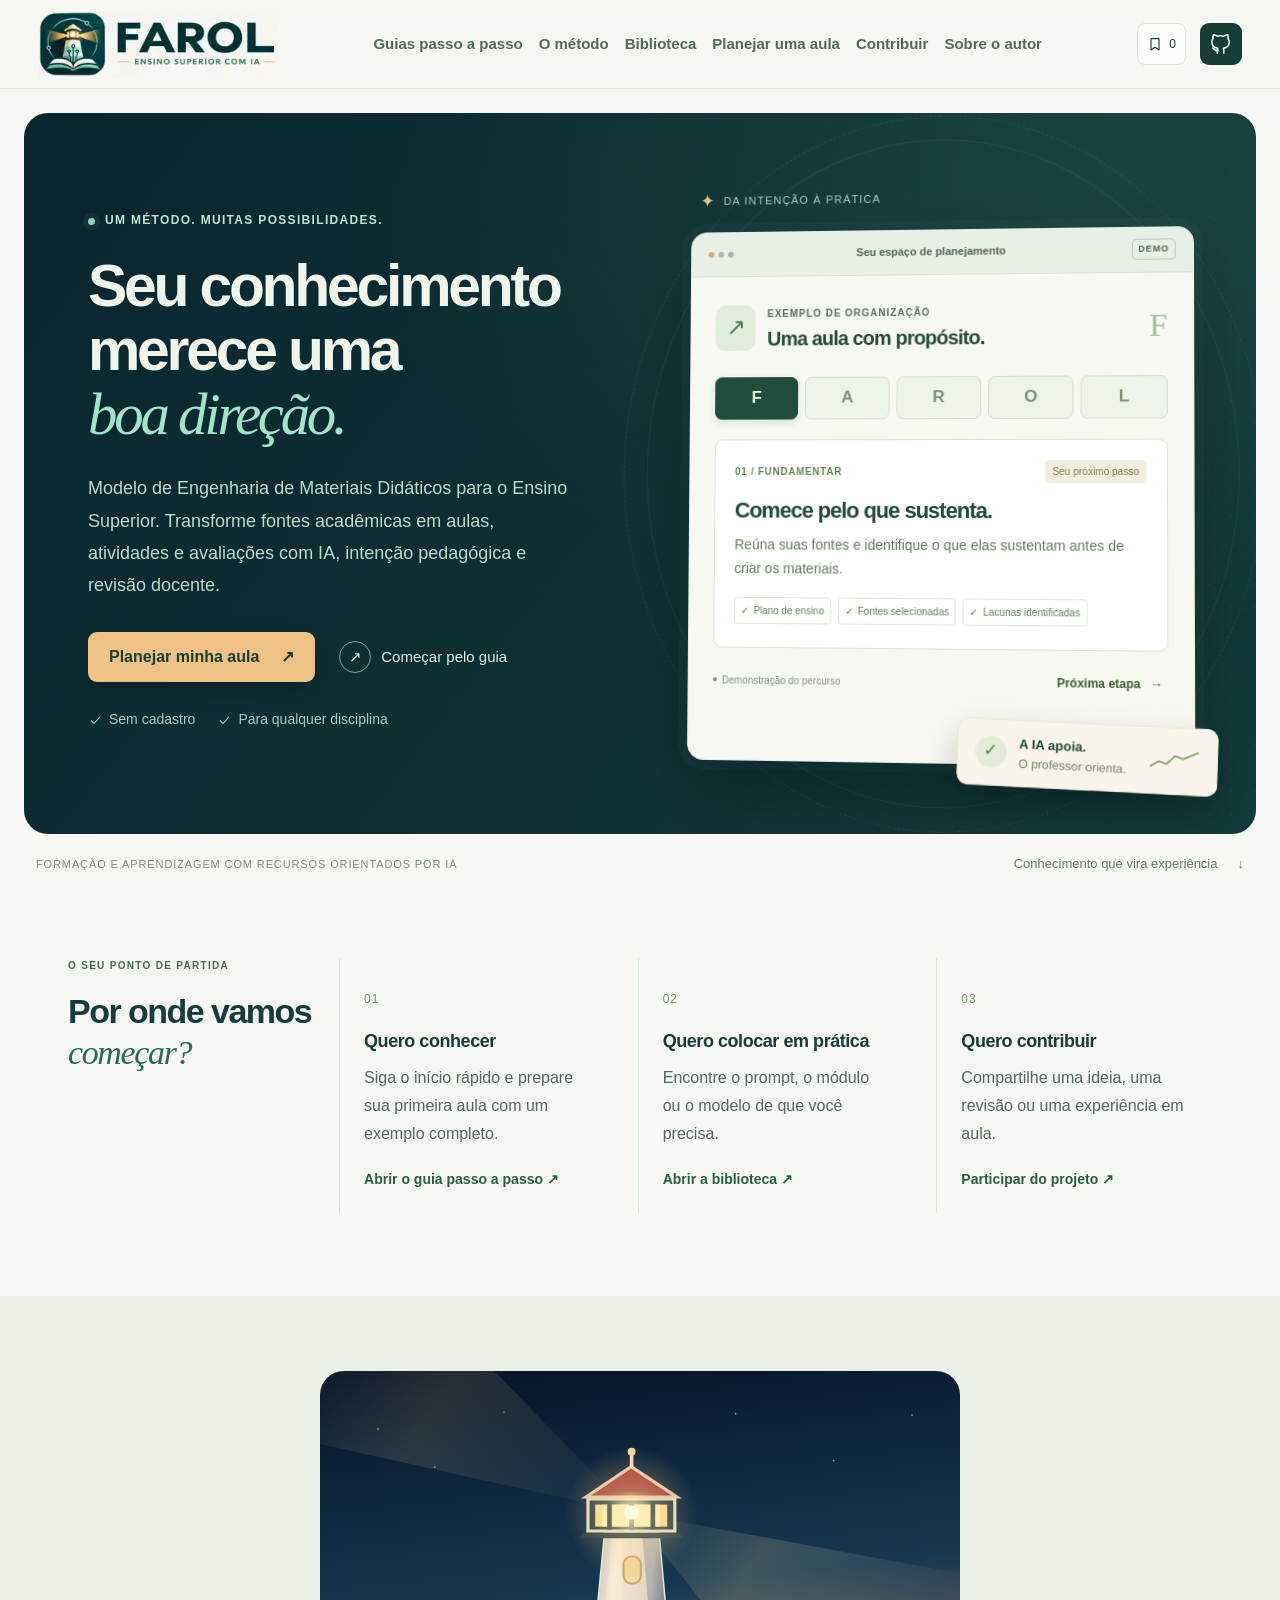
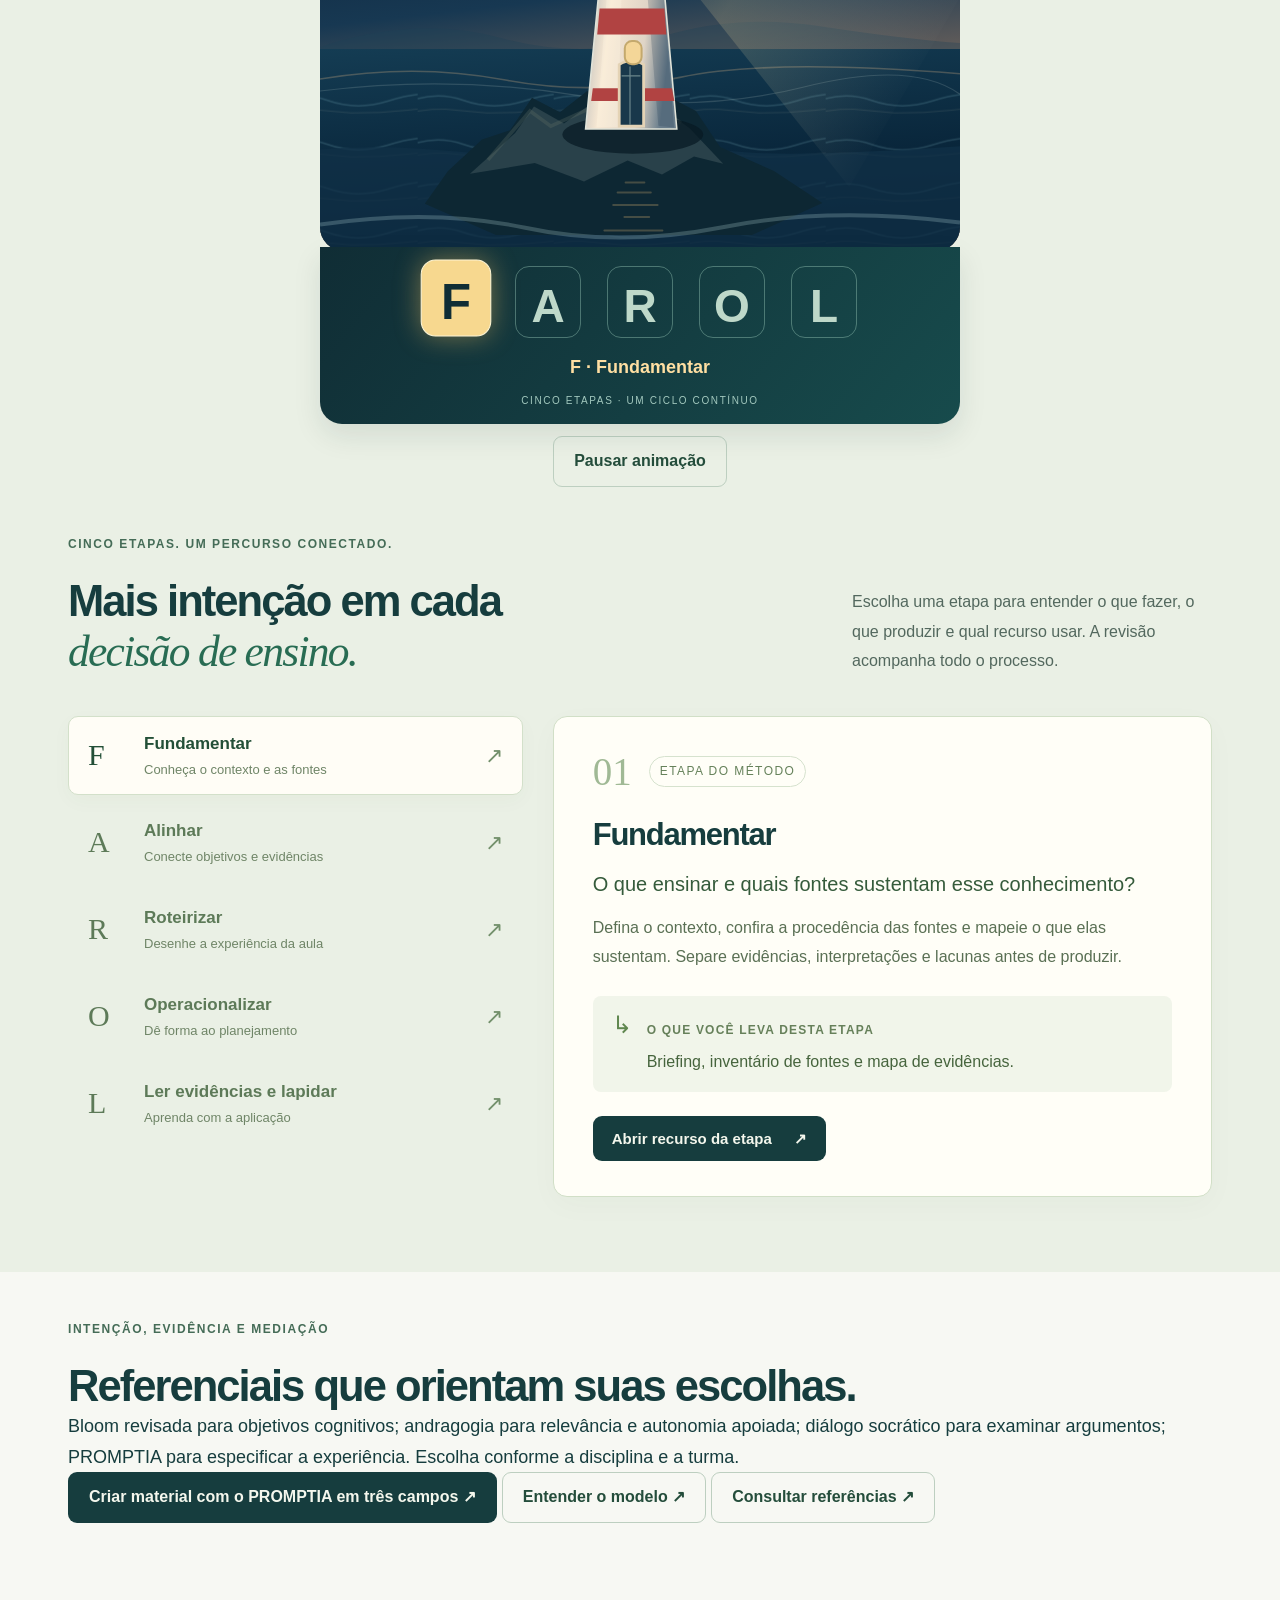
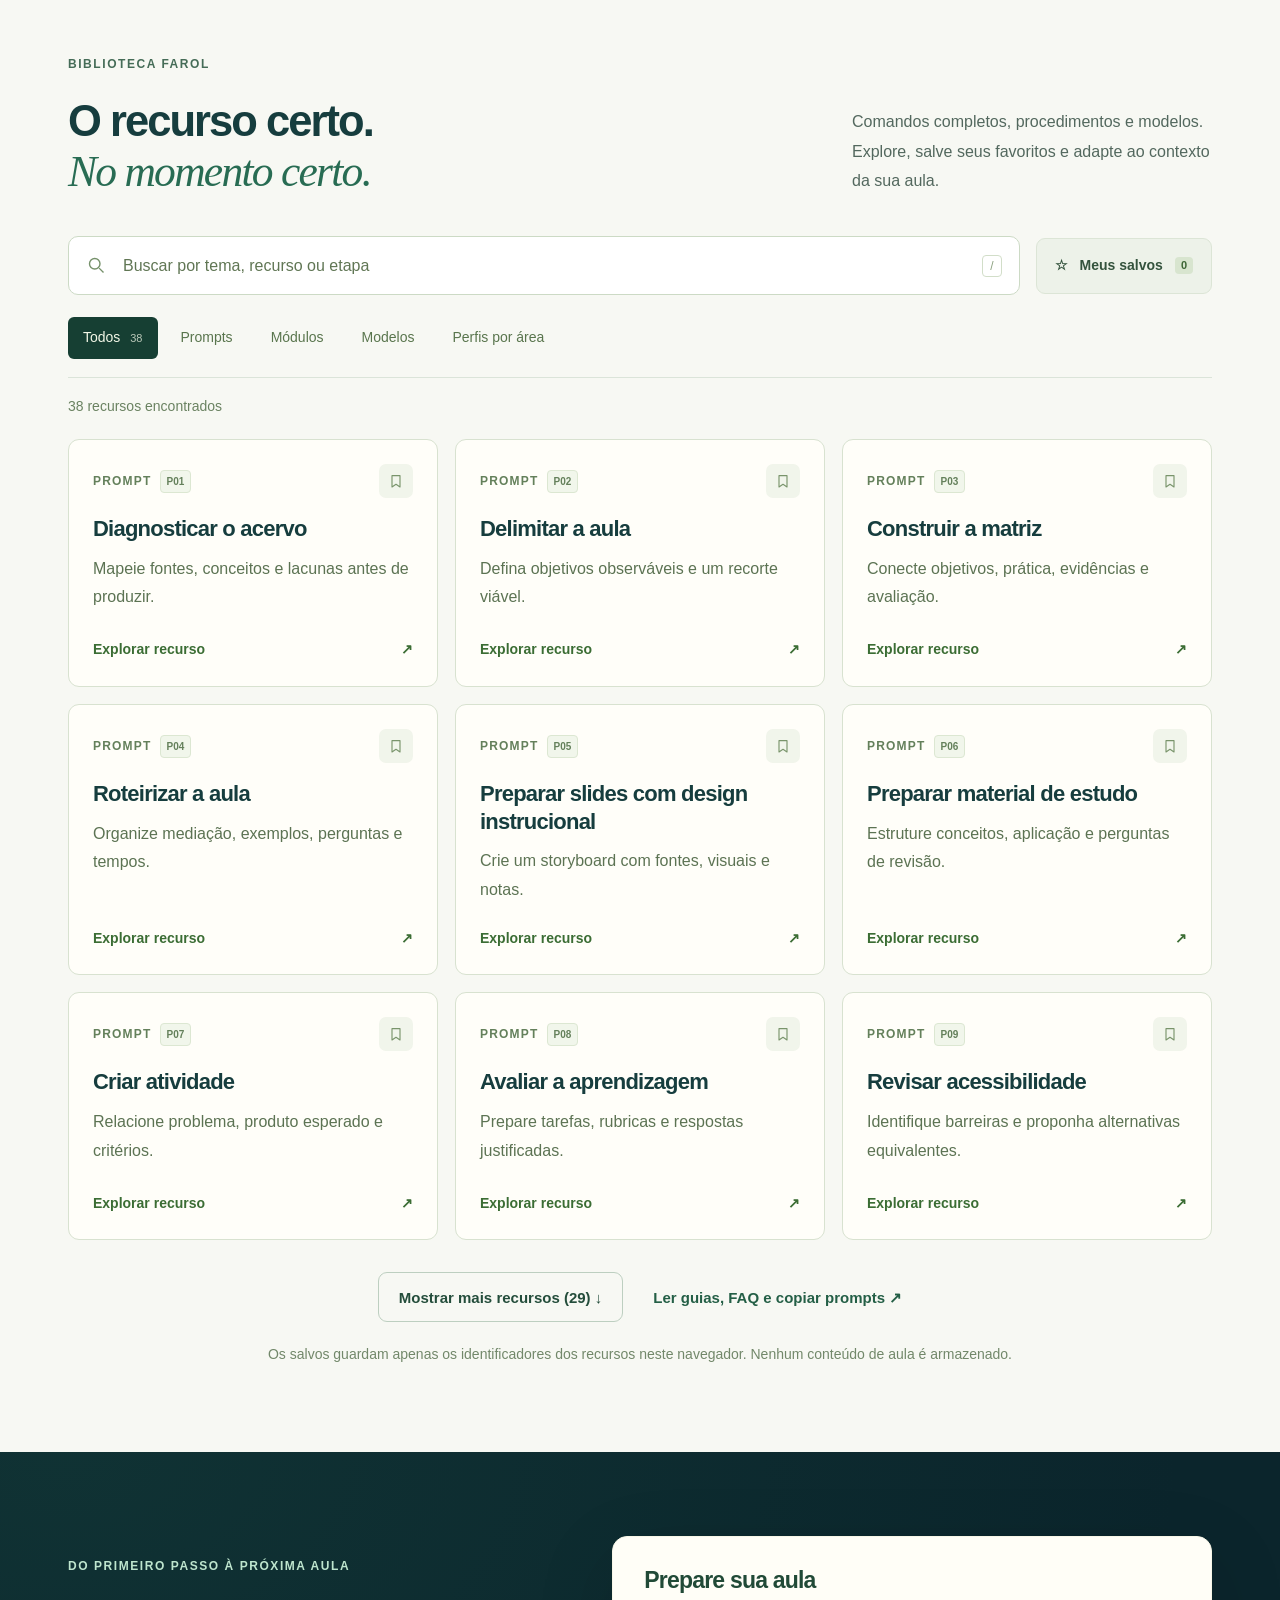
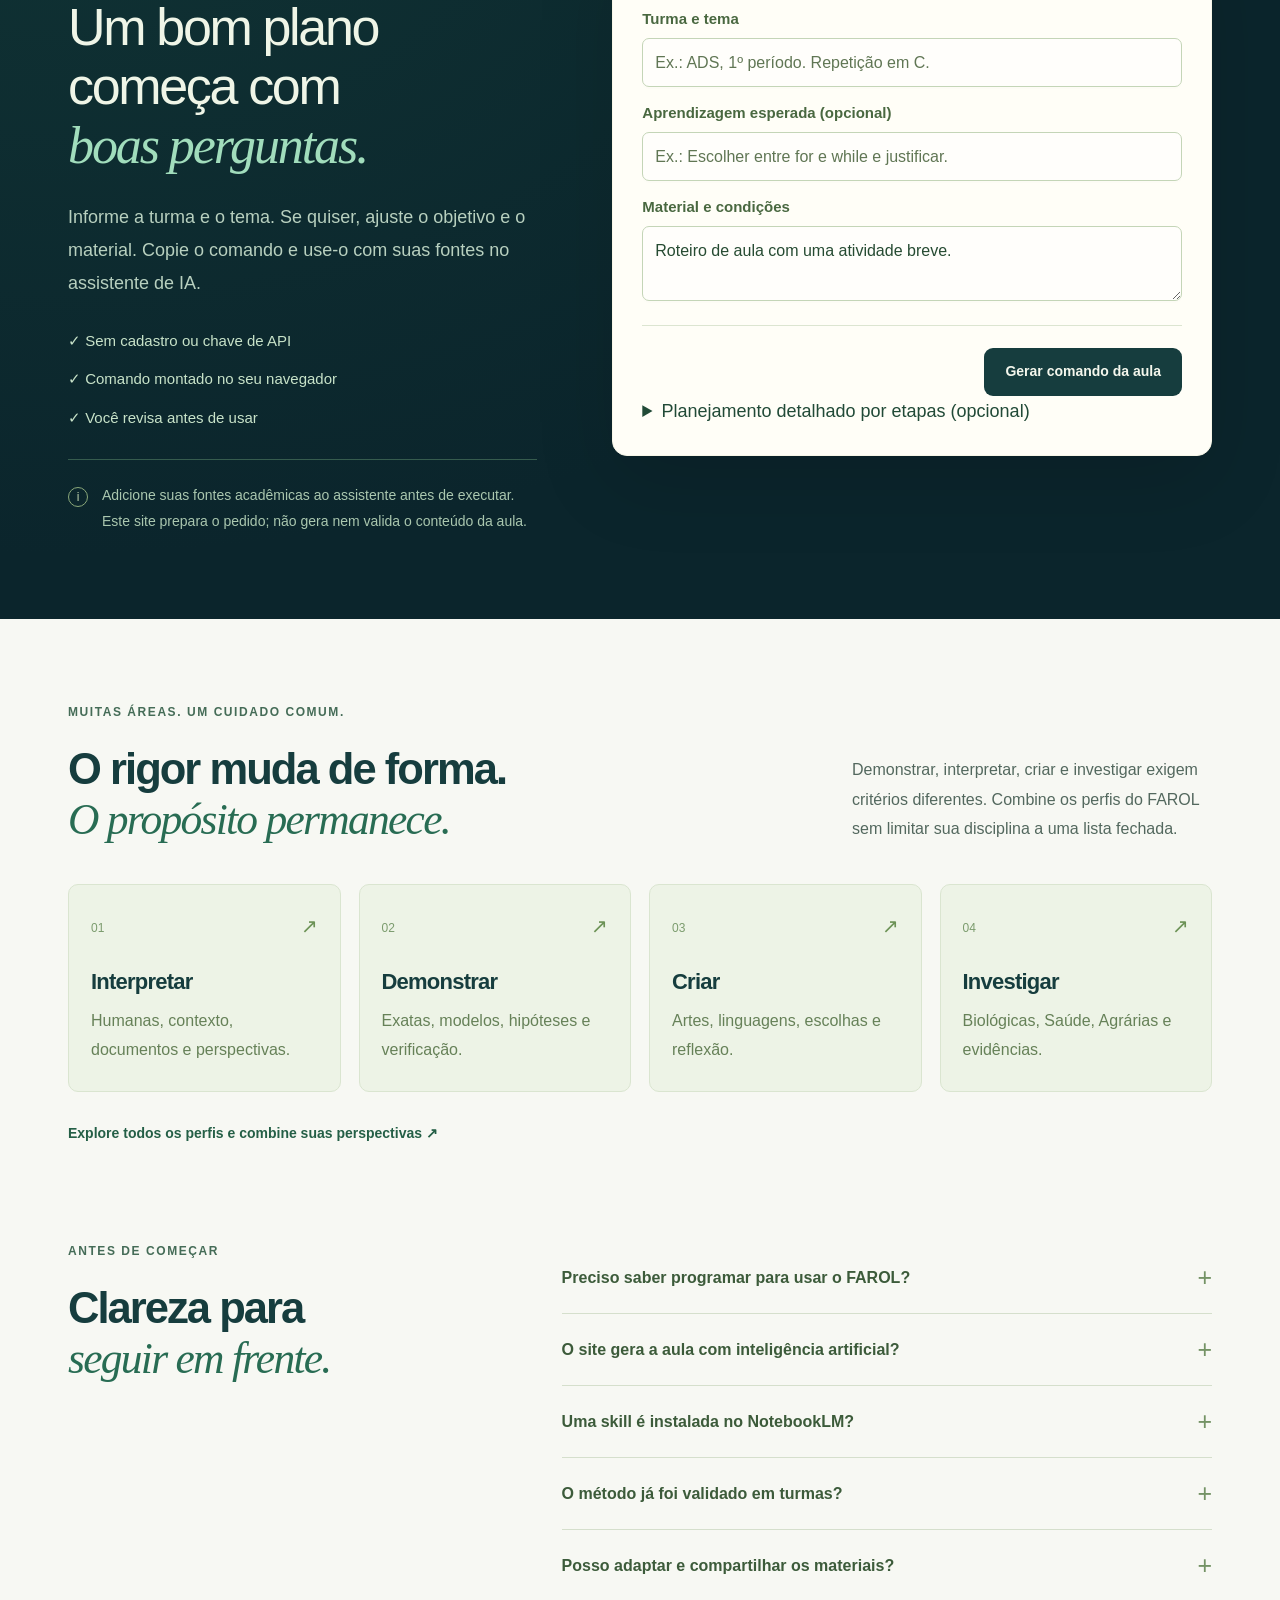
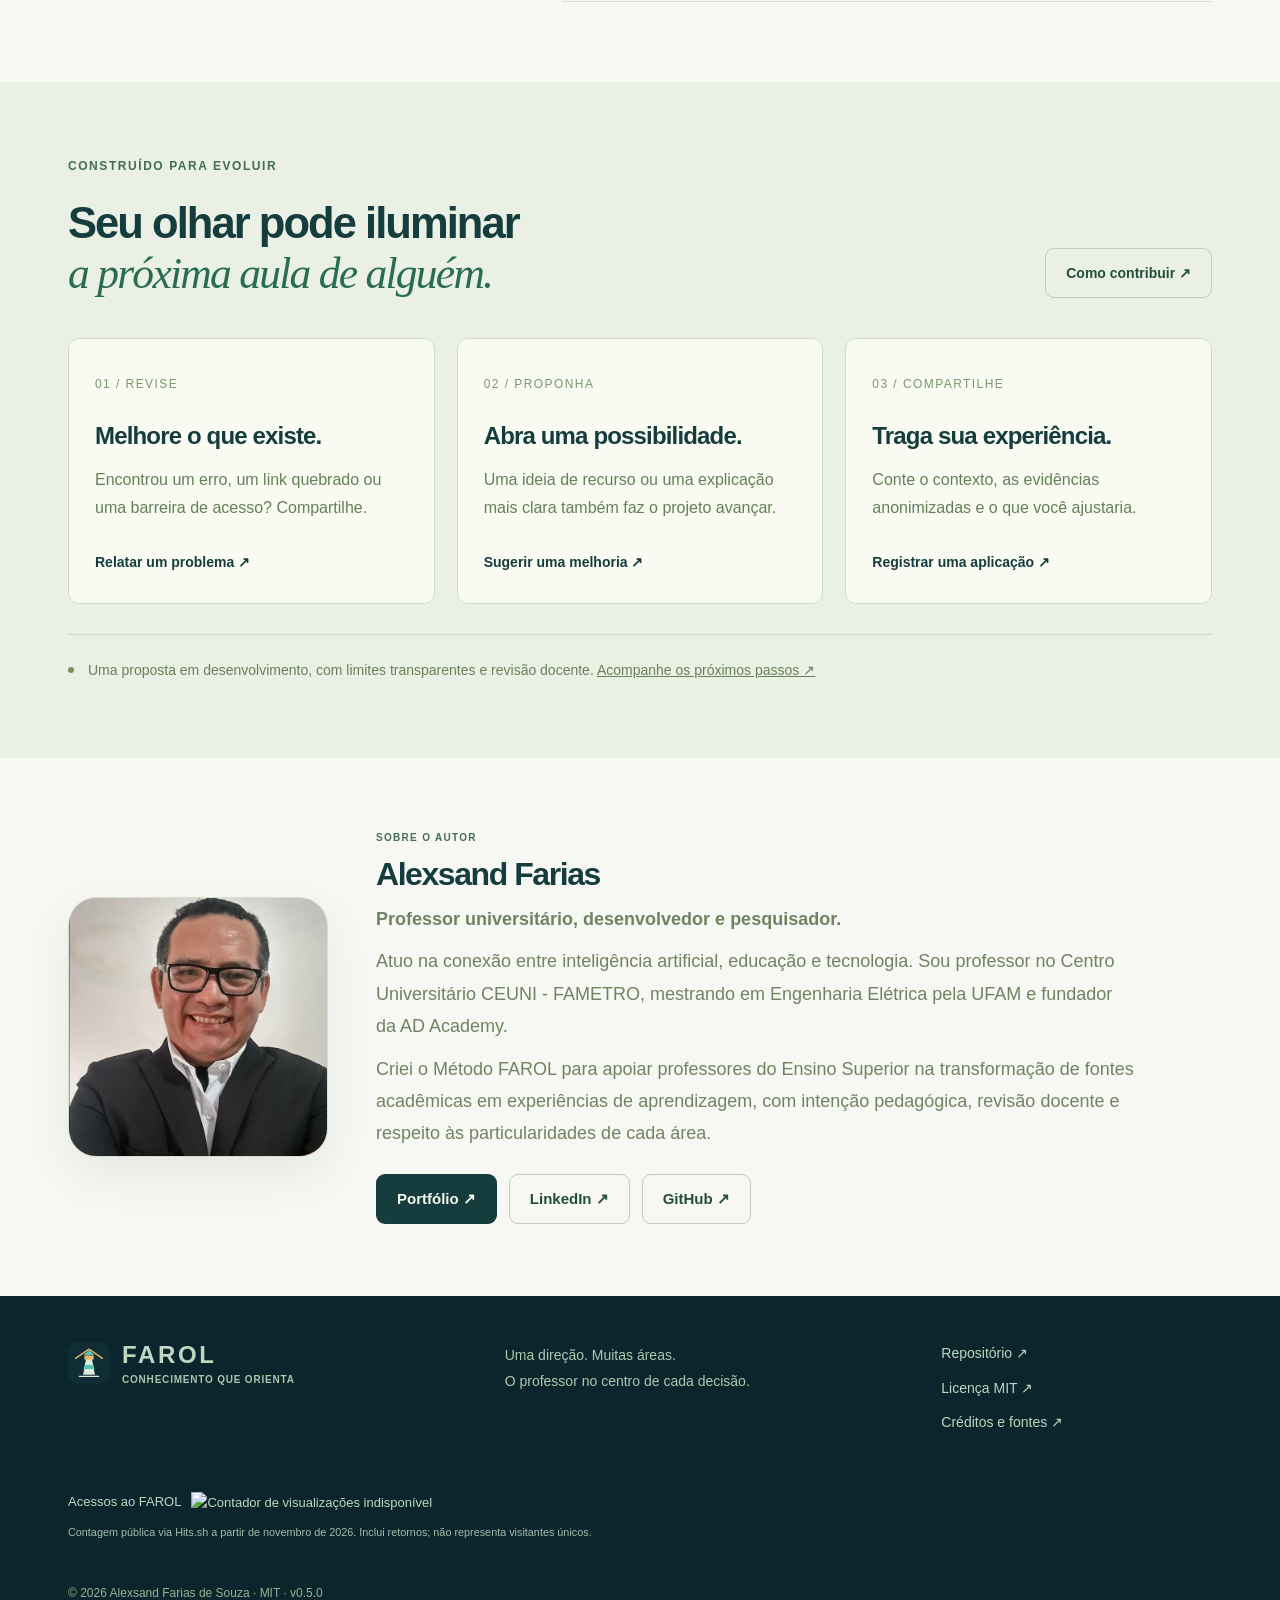
==== commit 48b02794: "Replace portal header with approved FAROL branding" ====
--- a/docs/site/index.html
+++ b/docs/site/index.html
@@ -2,7 +2,7 @@
 <html lang="pt-BR"><head><meta charset="utf-8"><meta name="viewport" content="width=device-width,initial-scale=1"><title>Método FAROL | Engenharia de Materiais Didáticos</title><meta name="description" content="Modelo de Engenharia de Materiais Didáticos para o Ensino Superior: guias, prompts, Bloom, andragogia, diálogo socrático e PROMPTIA com revisão docente."><meta name="theme-color" content="#102f35"><link rel="icon" href="favicon.svg"><link rel="stylesheet" href="styles.css?v=0.5.3"><script src="planner.js?v=aula-direta" defer></script><script src="app.js?v=aula-direta" defer></script></head>
 <body>
 <a class="skip-link" href="#conteudo">Pular para o conteúdo</a>
-<header class="site-header"><div class="nav-shell"><a class="brand" href="#inicio" aria-label="Método FAROL, início"><img src="favicon.svg" width="42" height="42" alt=""><span>FAROL<small>ENSINO SUPERIOR COM IA</small></span></a><nav id="main-nav" class="main-nav" aria-label="Principal"><a href="manual.html">Guias passo a passo</a><a href="#metodo">O método</a><a href="#biblioteca">Biblioteca</a><a href="#planejar">Planejar uma aula</a><a href="#comunidade">Contribuir</a><a href="#sobre-o-autor">Sobre o autor</a></nav><div class="nav-actions"><button class="icon-button saved-shortcut" id="saved-shortcut" aria-label="Ver recursos salvos" title="Recursos salvos"><svg viewBox="0 0 24 24" aria-hidden="true"><path d="M6 4h12v17l-6-4-6 4z"/></svg><span id="saved-count">0</span></button><a class="github-link" href="https://github.com/alexsandsouza/metodofarol" aria-label="Abrir repositório no GitHub"><svg viewBox="0 0 24 24" aria-hidden="true"><path d="M9 19c-4.3 1.3-4.3-2.2-6-2.7M15 22v-3.4c0-1 .1-1.5-.5-2 3.1-.4 6.5-1.5 6.5-7A5.5 5.5 0 0 0 19.5 6 5 5 0 0 0 19.3 2s-1.2-.4-4.2 1.5a14.4 14.4 0 0 0-7.2 0C4.9 1.6 3.7 2 3.7 2A5 5 0 0 0 3.5 6 5.5 5.5 0 0 0 2 9.6c0 5.5 3.4 6.6 6.5 7-.6.5-.6 1.1-.5 2V22"/></svg></a><button id="menu-toggle" class="icon-button menu-toggle" aria-expanded="false" aria-controls="main-nav" aria-label="Abrir menu"><span></span><span></span></button></div></div></header>
+<header class="site-header"><div class="nav-shell"><a class="brand" href="#inicio" aria-label="Método FAROL, início"><img src="assets/farol-logo-premium.svg" width="300" height="83" alt="FAROL - Ensino Superior com IA" style="width:clamp(155px,19vw,240px);height:auto;display:block;object-fit:contain;border-radius:0"></a><nav id="main-nav" class="main-nav" aria-label="Principal"><a href="manual.html">Guias passo a passo</a><a href="#metodo">O método</a><a href="#biblioteca">Biblioteca</a><a href="#planejar">Planejar uma aula</a><a href="#comunidade">Contribuir</a><a href="#sobre-o-autor">Sobre o autor</a></nav><div class="nav-actions"><button class="icon-button saved-shortcut" id="saved-shortcut" aria-label="Ver recursos salvos" title="Recursos salvos"><svg viewBox="0 0 24 24" aria-hidden="true"><path d="M6 4h12v17l-6-4-6 4z"/></svg><span id="saved-count">0</span></button><a class="github-link" href="https://github.com/alexsandsouza/metodofarol" aria-label="Abrir repositório no GitHub"><svg viewBox="0 0 24 24" aria-hidden="true"><path d="M9 19c-4.3 1.3-4.3-2.2-6-2.7M15 22v-3.4c0-1 .1-1.5-.5-2 3.1-.4 6.5-1.5 6.5-7A5.5 5.5 0 0 0 19.5 6 5 5 0 0 0 19.3 2s-1.2-.4-4.2 1.5a14.4 14.4 0 0 0-7.2 0C4.9 1.6 3.7 2 3.7 2A5 5 0 0 0 3.5 6 5.5 5.5 0 0 0 2 9.6c0 5.5 3.4 6.6 6.5 7-.6.5-.6 1.1-.5 2V22"/></svg></a><button id="menu-toggle" class="icon-button menu-toggle" aria-expanded="false" aria-controls="main-nav" aria-label="Abrir menu"><span></span><span></span></button></div></div></header>
 <main id="conteudo">
 <section id="inicio" class="hero-shell"><div class="hero"><div class="hero-grain" aria-hidden="true"></div><div class="hero-copy"><p class="eyebrow light"><span class="pulse-dot"></span> UM MÉTODO. MUITAS POSSIBILIDADES.</p><h1>Seu conhecimento<br>merece uma<br><em>boa direção.</em></h1><p class="hero-description">Modelo de Engenharia de Materiais Didáticos para o Ensino Superior. Transforme fontes acadêmicas em aulas, atividades e avaliações com IA, intenção pedagógica e revisão docente.</p><div class="hero-actions"><a class="button button-gold" href="#planejar">Planejar minha aula <span aria-hidden="true">↗</span></a><a class="hero-secondary" href="manual.html"><span class="play-ring" aria-hidden="true">↗</span> Começar pelo guia</a></div><div class="hero-assurance"><span><svg viewBox="0 0 20 20" aria-hidden="true"><path d="m4 10 4 4 8-9"/></svg>Sem cadastro</span><span><svg viewBox="0 0 20 20" aria-hidden="true"><path d="m4 10 4 4 8-9"/></svg>Para qualquer disciplina</span></div></div>
 <div class="hero-demo" aria-label="Demonstração interativa das etapas FAROL"><div class="demo-orbit" aria-hidden="true"></div><div class="demo-label"><span class="tiny-star" aria-hidden="true">✦</span> DA INTENÇÃO À PRÁTICA</div><div class="demo-window"><div class="window-bar"><div class="window-dots" aria-hidden="true"><i></i><i></i><i></i></div><span>Seu espaço de planejamento</span><span class="window-badge">DEMO</span></div><div class="demo-content"><div class="demo-context"><span class="doc-icon" aria-hidden="true">↗</span><div><small>EXEMPLO DE ORGANIZAÇÃO</small><h2>Uma aula com propósito.</h2></div><span class="demo-mark" aria-hidden="true">F</span></div><div class="mini-stages" aria-label="Escolher etapa na demonstração"><button data-stage="0" aria-pressed="true" aria-label="Fundamentar">F</button><button data-stage="1" aria-pressed="false" aria-label="Alinhar">A</button><button data-stage="2" aria-pressed="false" aria-label="Roteirizar">R</button><button data-stage="3" aria-pressed="false" aria-label="Operacionalizar">O</button><button data-stage="4" aria-pressed="false" aria-label="Ler evidências e lapidar">L</button></div><div class="demo-stage"><div class="demo-stage-top"><span id="demo-code">01 / FUNDAMENTAR</span><span class="demo-stage-tag">Seu próximo passo</span></div><h3 id="demo-title">Comece pelo que sustenta.</h3><p id="demo-description">Reúna suas fontes e identifique o que elas sustentam antes de criar os materiais.</p><div class="demo-checks" id="demo-checks"><span>Plano de ensino</span><span>Fontes selecionadas</span><span>Lacunas identificadas</span></div></div><div class="demo-footer"><span><i aria-hidden="true"></i> Demonstração do percurso</span><button id="hero-next">Próxima etapa <span aria-hidden="true">→</span></button></div></div></div><div class="floating-note"><span class="floating-icon" aria-hidden="true">✓</span><div><b>A IA apoia.</b><span>O professor orienta.</span></div><svg viewBox="0 0 60 25" aria-hidden="true"><path d="m2 20 10-6 9 3 10-10 10 3L58 2"/></svg></div></div></div><div class="hero-bottom"><span>FORMAÇÃO E APRENDIZAGEM COM RECURSOS ORIENTADOS POR IA</span><a href="#metodo">Conhecimento que vira experiência <span aria-hidden="true">↓</span></a></div></section>
@@ -10,9 +10,9 @@
 <section id="metodo" class="method-section"><div class="section-container"><figure class="farol-cycle-figure" style="margin:0 auto 48px;max-width:640px"><picture id="farol-picture"><source media="(prefers-reduced-motion: reduce)" srcset="assets/farol-poster.png"><img id="farol-animation" src="assets/farol-animado-hd.svg?v=20261109-2" width="640" height="480" loading="lazy" alt="Ilustração animada de um farol sobre uma ilha, com ondas em movimento, reflexos dourados e feixe de luz giratório." style="display:block;width:100%;height:auto;border-radius:24px"></picture><div class="farol-cycle-overlay" role="group" aria-label="As cinco etapas do Método FAROL"><div class="farol-cycle-letters"><span class="farol-cycle-letter is-active" aria-hidden="true">F</span><span class="farol-cycle-letter" aria-hidden="true">A</span><span class="farol-cycle-letter" aria-hidden="true">R</span><span class="farol-cycle-letter" aria-hidden="true">O</span><span class="farol-cycle-letter" aria-hidden="true">L</span></div><div class="farol-cycle-caption" aria-live="off"><span id="farol-cycle-caption-text">F · Fundamentar</span></div><p class="farol-cycle-note">CINCO ETAPAS · UM CICLO CONTÍNUO</p></div><figcaption style="text-align:center;margin-top:12px"><button type="button" id="farol-toggle" class="button button-outline" aria-pressed="false">Pausar animação</button></figcaption></figure><div class="section-heading"><div><p class="eyebrow">CINCO ETAPAS. UM PERCURSO CONECTADO.</p><h2>Mais intenção em cada<br><em>decisão de ensino.</em></h2></div><p>Escolha uma etapa para entender o que fazer, o que produzir e qual recurso usar. A revisão acompanha todo o processo.</p></div><div class="method-layout"><div class="method-navigation" role="tablist" aria-label="Etapas do método" aria-orientation="vertical"><button id="stage-tab-0" role="tab" data-stage="0" aria-selected="true" aria-controls="method-panel"><b>F</b><span>Fundamentar<small>Conheça o contexto e as fontes</small></span><i aria-hidden="true">↗</i></button><button id="stage-tab-1" role="tab" data-stage="1" aria-selected="false" tabindex="-1" aria-controls="method-panel"><b>A</b><span>Alinhar<small>Conecte objetivos e evidências</small></span><i aria-hidden="true">↗</i></button><button id="stage-tab-2" role="tab" data-stage="2" aria-selected="false" tabindex="-1" aria-controls="method-panel"><b>R</b><span>Roteirizar<small>Desenhe a experiência da aula</small></span><i aria-hidden="true">↗</i></button><button id="stage-tab-3" role="tab" data-stage="3" aria-selected="false" tabindex="-1" aria-controls="method-panel"><b>O</b><span>Operacionalizar<small>Dê forma ao planejamento</small></span><i aria-hidden="true">↗</i></button><button id="stage-tab-4" role="tab" data-stage="4" aria-selected="false" tabindex="-1" aria-controls="method-panel"><b>L</b><span>Ler evidências e lapidar<small>Aprenda com a aplicação</small></span><i aria-hidden="true">↗</i></button></div><div id="method-panel" class="method-panel" role="tabpanel" aria-labelledby="stage-tab-0" tabindex="0"><div class="panel-heading"><span class="panel-index" id="panel-index">01</span><span class="panel-chip">ETAPA DO MÉTODO</span></div><h3 id="panel-title">Fundamentar</h3><p class="panel-question" id="panel-question">O que ensinar e quais fontes sustentam esse conhecimento?</p><p id="panel-description">Defina o contexto, confira a procedência das fontes e mapeie o que elas sustentam. Separe evidências, interpretações e lacunas antes de produzir.</p><div class="deliverable"><span aria-hidden="true">↳</span><div><small>O QUE VOCÊ LEVA DESTA ETAPA</small><p id="panel-output">Briefing, inventário de fontes e mapa de evidências.</p></div></div><a id="panel-link" class="button button-ink" href="https://github.com/alexsandsouza/metodofarol/blob/main/prompts/P01-diagnosticar-o-acervo.md">Abrir recurso da etapa <span aria-hidden="true">↗</span></a></div></div></div></section>
 <section class="section-container" style="padding-block:3rem" aria-labelledby="pedagogy-title"><p class="eyebrow">INTENÇÃO, EVIDÊNCIA E MEDIAÇÃO</p><h2 id="pedagogy-title">Referenciais que orientam suas escolhas.</h2><p>Bloom revisada para objetivos cognitivos; andragogia para relevância e autonomia apoiada; diálogo socrático para examinar argumentos; PROMPTIA para especificar a experiência. Escolha conforme a disciplina e a turma.</p><p><a class="button button-ink" href="manual.html#promptia">Criar material com o PROMPTIA em três campos ↗</a> <a class="button button-outline" href="manual.html#modelo">Entender o modelo ↗</a> <a class="button button-outline" href="manual.html#referencias">Consultar referências ↗</a></p></section>
 <section id="biblioteca" class="library-section section-container"><div class="section-heading"><div><p class="eyebrow">BIBLIOTECA FAROL</p><h2>O recurso certo.<br><em>No momento certo.</em></h2></div><p>Comandos completos, procedimentos e modelos. Explore, salve seus favoritos e adapte ao contexto da sua aula.</p></div><div class="library-toolbar"><label class="library-search"><svg viewBox="0 0 24 24" aria-hidden="true"><circle cx="10" cy="10" r="6"/><path d="m15 15 5 5"/></svg><input type="search" id="resource-search" placeholder="Buscar por tema, recurso ou etapa" aria-label="Buscar recursos"><kbd aria-hidden="true">/</kbd></label><button class="button button-subtle" id="favorites-filter" aria-pressed="false"><span aria-hidden="true">☆</span> Meus salvos <span id="favorites-total">0</span></button></div><div class="library-categories" role="group" aria-label="Categoria dos recursos"><button data-category="todos" aria-pressed="true">Todos <span id="all-total"></span></button><button data-category="prompts" aria-pressed="false">Prompts</button><button data-category="modulos" aria-pressed="false">Módulos</button><button data-category="modelos" aria-pressed="false">Modelos</button><button data-category="perfis" aria-pressed="false">Perfis por área</button></div><div class="library-meta"><p id="resource-count" role="status">Carregando recursos…</p><button id="clear-filters" class="quiet-button" hidden>Limpar filtros</button></div><div id="resource-grid" class="resource-grid"></div><div id="library-empty" class="empty-state" hidden><span aria-hidden="true">⌕</span><h3>Nenhum recurso por aqui.</h3><p>Tente outra palavra ou remova os filtros para continuar explorando.</p><button id="empty-reset" class="button button-ink">Ver todos os recursos</button></div><div class="library-footer"><button id="show-more" class="button button-outline" hidden>Mostrar mais recursos <span aria-hidden="true">↓</span></button><a href="manual.html" class="arrow-link">Ler guias, FAQ e copiar prompts ↗</a></div><p class="storage-note">Os salvos guardam apenas os identificadores dos recursos neste navegador. Nenhum conteúdo de aula é armazenado.</p><noscript><p>Explore os materiais diretamente na <a href="https://github.com/alexsandsouza/metodofarol">biblioteca no GitHub</a>.</p></noscript></section>
-<section id="planejar" class="planner-section"><div class="section-container planner-layout"><div class="planner-intro"><p class="eyebrow light">DO PRIMEIRO PASSO À PRÓXIMA AULA</p><h2>Um bom plano<br>começa com<br><em>boas perguntas.</em></h2><p>Informe a turma e o tema. Se quiser, ajuste o objetivo e o material. Copie o comando e use-o com suas fontes no assistente de IA.</p><div class="planner-benefits"><span>✓ Sem cadastro ou chave de API</span><span>✓ Comando montado no seu navegador</span><span>✓ Você revisa antes de usar</span></div><div class="source-reminder"><span aria-hidden="true">i</span><p>Adicione suas fontes acadêmicas ao assistente antes de executar. Este site prepara o pedido; não gera nem valida o conteúdo da aula.</p></div></div><div class="planner-card"><form id="quick-form"><fieldset><legend>Prepare sua aula</legend><label for="quick-topic">Turma e tema</label><input id="quick-topic" name="context" maxlength="350" required pattern=".*\S.*" placeholder="Ex.: ADS, 1º período. Repetição em C."><label for="quick-goal">Aprendizagem esperada (opcional)</label><input id="quick-goal" name="goal" maxlength="500" placeholder="Ex.: Escolher entre for e while e justificar."><label for="quick-material">Material e condições</label><textarea id="quick-material" name="material" rows="2" maxlength="700">Roteiro de aula com uma atividade breve.</textarea></fieldset><div class="planner-form-actions"><button class="button button-ink" type="submit">Gerar comando da aula</button></div></form><details id="detailed-planner"><summary>Planejamento detalhado por etapas (opcional)</summary><div class="planner-card-top"><span class="section-kicker">SEU PLANEJAMENTO</span><span id="planner-step-label">Passo 1 de 3</span></div><ol class="planner-progress" aria-label="Etapas do planejamento"><li data-progress="1" aria-current="step"><b>1</b><span>Contexto</span></li><li data-progress="2"><b>2</b><span>Intenção</span></li><li data-progress="3"><b>3</b><span>Revisão</span></li></ol><form id="lesson-form" novalidate><div class="form-error" id="form-error" role="alert" hidden></div><fieldset id="planner-step-1"><legend>Vamos conhecer a sua aula.</legend><p class="field-hint">Os campos com * são obrigatórios.</p><label for="discipline">Disciplina *</label><input id="discipline" name="discipline" maxlength="120" placeholder="Ex.: História da Arte" required autocomplete="off"><div class="field-grid"><div><label for="course">Curso e período *</label><input id="course" name="course" maxlength="150" placeholder="Ex.: Artes Visuais, 2º período" required></div><div><label for="duration">Duração em minutos *</label><input id="duration" name="duration" type="number" min="15" max="600" value="100" required></div></div><label for="area">Área do conhecimento</label><select id="area" name="area"><option value="" selected>Selecione uma área</option><option>Ciências Humanas</option><option>Ciências Exatas e da Terra</option><option>Biológicas, Saúde e Agrárias</option><option>Engenharias e Tecnologia</option><option>Ciências Sociais Aplicadas</option><option>Artes e Linguagens</option><option>Interdisciplinar ou outra área</option></select></fieldset><fieldset id="planner-step-2" hidden><legend>Qual é a sua intenção?</legend><label for="topic">Tema ou recorte da aula *</label><input id="topic" name="topic" maxlength="200" placeholder="Ex.: Leitura de uma obra em seu contexto histórico" required><label for="objective">O que os estudantes deverão conseguir fazer?</label><textarea id="objective" name="objective" maxlength="500" rows="2" placeholder="Ex.: Comparar interpretações e justificar uma leitura com base nas fontes."></textarea><div class="outputs-group"><p id="outputs-label">Quais materiais deseja preparar? *</p><div class="output-options" role="group" aria-labelledby="outputs-label"><label><input type="checkbox" name="outputs" value="roteiro" checked><span>Roteiro de aula</span></label><label><input type="checkbox" name="outputs" value="slides"><span>Slides com design instrucional</span></label><label><input type="checkbox" name="outputs" value="atividade"><span>Atividade</span></label><label><input type="checkbox" name="outputs" value="avaliacao"><span>Avaliação</span></label><label><input type="checkbox" name="outputs" value="texto"><span>Texto de estudo</span></label></div></div><label for="sources">Quais fontes pretende usar? <span class="optional">Opcional</span></label><textarea id="sources" name="sources" maxlength="700" rows="2" placeholder="Ex.: Plano de ensino, capítulos autorizados e dois artigos selecionados."></textarea></fieldset><fieldset id="planner-step-3" hidden><legend>Confira o ponto de partida.</legend><p class="field-hint">Tudo certo? Gere seu comando ou volte para ajustar os campos.</p><dl class="brief-review" id="brief-review"></dl><div class="review-note">O comando solicitará diagnóstico das fontes e alinhamento pedagógico antes de produzir os materiais.</div></fieldset><div class="planner-form-actions"><button class="quiet-button" type="button" id="planner-back" hidden>← Voltar</button><button class="button button-ink" type="submit" id="planner-next">Continuar <span aria-hidden="true">→</span></button></div></form></details><div id="planner-result" class="planner-result" hidden><div class="result-success"><span aria-hidden="true">✓</span><div><h3>Seu próximo passo está pronto.</h3><p>Revise o comando e leve-o para o assistente com suas fontes.</p></div></div><label for="prompt-output">Comando personalizado</label><textarea id="prompt-output" readonly rows="12"></textarea><div class="result-buttons"><button id="copy-command" class="button button-ink">Copiar comando <span aria-hidden="true">↗</span></button><button id="download-command" class="button button-outline">Baixar TXT <span aria-hidden="true">↓</span></button></div><p id="copy-feedback" role="status"></p><div class="result-bottom"><button id="edit-brief" class="quiet-button">← Ajustar planejamento</button><a href="https://notebooklm.google.com/" target="_blank" rel="noopener noreferrer">Abrir NotebookLM ↗</a></div></div></div></div></section>
+<section id="planejar" class="planner-section"><div class="section-container planner-layout"><div class="planner-intro"><p class="eyebrow light">DO PRIMEIRO PASSO À PRÓXIMA AULA</p><h2>Um bom plano<br>começa com<br><em>boas perguntas.</em></h2><p>Informe a turma e o tema. Se quiser, ajuste o objetivo e o material. Copie o comando e use-o com suas fontes no assistente de IA.</p><div class="planner-benefits"><span>✓ Sem cadastro ou chave de API</span><span>✓ Comando montado no seu navegador</span><span>✓ Você revisa antes de usar</span></div><div class="source-reminder"><span aria-hidden="true">i</span><p>Adicione suas fontes acadêmicas ao assistente antes de executar. Este site prepara o pedido; não gera nem valida o conteúdo da aula.</p></div></div><div class="planner-card"><form id="quick-form"><fieldset><legend>Prepare sua aula</legend><label for="quick-topic">Turma e tema</label><input id="quick-topic" name="context" maxlength="350" required pattern=".*\S.*" placeholder="Ex.: ADS, 1º período. Repetição em C."><label for="quick-goal">Aprendizagem esperada (opcional)</label><input id="quick-goal" name="goal" maxlength="500" placeholder="Ex.: Escolher entre for e while e justificar."><label for="quick-material">Material e condições</label><textarea id="quick-material" name="material" rows="2" maxlength="700">Roteiro de aula com uma atividade breve.</textarea></fieldset><div class="planner-form-actions"><button class="button button-ink" type="submit">Gerar comando da aula</button></div></form><details id="detailed-planner"><summary>Planejamento detalhado por etapas (opcional)</summary><div class="planner-card-top"><span class="section-kicker">SEU PLANEJAMENTO</span><span id="planner-step-label">Passo 1 de 3</span></div><ol class="planner-progress" aria-label="Etapas do planejamento"><li data-progress="1" aria-current="step"><b>1</b><span>Contexto</span></li><li data-progress="2"><b>2</b><span>Intenção</span></li><li data-progress="3"><b>3</b><span>Revisão</span></li></ol><form id="lesson-form" novalidate><div class="form-error" id="form-error" role="alert" hidden></div><fieldset id="planner-step-1"><legend>Vamos conhecer a sua aula.</legend><p class="field-hint">Os campos com * são obrigatórios.</p><label for="discipline">Disciplina *</label><input id="discipline" name="discipline" maxlength="120" placeholder="Ex.: História da Arte" required autocomplete="off"><div class="field-grid"><div><label for="course">Curso e período *</label><input id="course" name="course" maxlength="150" placeholder="Ex.: Artes Visuais, 2º período" required></div><div><label for="duration">Duração em minutos *</label><input id="duration" name="duration" type="number" min="15" max="600" value="100" required></div></div><label for="area">Área do conhecimento</label><select id="area" name="area"><option value="" selected>Selecione uma área</option><option>Ciências Humanas</option><option>Ciências Exatas e da Terra</option><option>Biológicas, Saúde e Agrárias</option><option>Engenharias e Tecnologia</option><option>Ciências Sociais Aplicadas</option><option>Artes e Linguagens</option><option>Interdisciplinar ou outra área</option></select></fieldset><fieldset id="planner-step-2" hidden><legend>Qual é a sua intenção?</legend><label for="topic">Tema ou recorte da aula *</label><input id="topic" name="topic" maxlength="200" placeholder="Ex.: Leitura de uma obra em seu contexto histórico" required><label for="objective">O que os estudantes deverão conseguir fazer?</label><textarea id="objective" name="objective" maxlength="500" rows="2" placeholder="Ex.: Comparar interpretações e justificar uma leitura com base nas fontes."></textarea><div class="outputs-group"><p id="outputs-label">Quais materiais deseja preparar? *</p><div class="output-options" role="group" aria-labelledby="outputs-label"><label><input type="checkbox" name="outputs" value="roteiro" checked><span>Roteiro de aula</span></label><label><input type="checkbox" name="outputs" value="slides"><span>Slides com design instrucional</span></label><label><input type="checkbox" name="outputs" value="atividade"><span>Atividade</span></label><label><input type="checkbox" name="outputs" value="avaliacao"><span>Avaliação</span></label><label><input type="checkbox" name="outputs" value="texto"><span>Texto de estudo</span></label></div></div><label for="sources">Quais fontes pretende usar? <span class="optional">Opcional</span></label><textarea id="sources" name="sources" maxlength="700" rows="2" placeholder="Ex.: Plano de ensino, capítulos autorizados e dois artigos selecionados."></textarea></fieldset><fieldset id="planner-step-3" hidden><legend>Confira o ponto de partida.</legend><p class="field-hint">Tudo certo? Gere seu comando ou volte para ajustar os campos.</p><dl class="brief-review" id="brief-review"></dl><div class="review-note">O comando solicitará diagnóstico das fontes e alinhamento pedagógico antes de produzir os materiais.</div></fieldset><div class="planner-form-actions"><button class="quiet-button" type="button" id="planner-back" hidden>← Voltar</button><button class="button button-ink" type="submit" id="planner-next">Continuar <span aria-hidden="true">→</span></button></div></form></details><div id="planner-result" class="planner-result" hidden><div class="result-success"><span aria-hidden="true">✓</span><div><h3>Seu comando está pronto.</h3><p>Copie o comando e cole no assistente com suas fontes. Revise o material antes da aula.</p></div></div><label for="prompt-output">Comando personalizado</label><textarea id="prompt-output" readonly rows="12"></textarea><div class="result-buttons"><button id="copy-command" class="button button-ink">Copiar comando <span aria-hidden="true">↗</span></button><button id="download-command" class="button button-outline">Baixar TXT <span aria-hidden="true">↓</span></button></div><p id="copy-feedback" role="status"></p><div class="result-bottom"><button id="edit-brief" class="quiet-button">← Ajustar planejamento</button><a href="https://notebooklm.google.com/" target="_blank" rel="noopener noreferrer">Abrir NotebookLM ↗</a></div></div></div></div></section>
 <section class="perspectives-section section-container"><div class="section-heading"><div><p class="eyebrow">MUITAS ÁREAS. UM CUIDADO COMUM.</p><h2>O rigor muda de forma.<br><em>O propósito permanece.</em></h2></div><p>Demonstrar, interpretar, criar e investigar exigem critérios diferentes. Combine os perfis do FAROL sem limitar sua disciplina a uma lista fechada.</p></div><div class="perspective-grid"><a href="https://github.com/alexsandsouza/metodofarol/blob/main/perfis/humanas.md"><span>01</span><h3>Interpretar</h3><p>Humanas, contexto, documentos e perspectivas.</p><b aria-hidden="true">↗</b></a><a href="https://github.com/alexsandsouza/metodofarol/blob/main/perfis/exatas-e-terra.md"><span>02</span><h3>Demonstrar</h3><p>Exatas, modelos, hipóteses e verificação.</p><b aria-hidden="true">↗</b></a><a href="https://github.com/alexsandsouza/metodofarol/blob/main/perfis/artes-linguagens.md"><span>03</span><h3>Criar</h3><p>Artes, linguagens, escolhas e reflexão.</p><b aria-hidden="true">↗</b></a><a href="https://github.com/alexsandsouza/metodofarol/blob/main/perfis/biologicas-saude-agrarias.md"><span>04</span><h3>Investigar</h3><p>Biológicas, Saúde, Agrárias e evidências.</p><b aria-hidden="true">↗</b></a></div><a class="arrow-link" href="https://github.com/alexsandsouza/metodofarol/tree/main/perfis">Explore todos os perfis e combine suas perspectivas ↗</a></section>
-<section class="faq-section section-container"><div><p class="eyebrow">ANTES DE COMEÇAR</p><h2>Clareza para<br><em>seguir em frente.</em></h2></div><div class="faq-list"><details><summary>Preciso saber programar para usar o FAROL?<span aria-hidden="true">+</span></summary><p>Não. O uso básico consiste em preencher o briefing, selecionar fontes e executar os comandos no assistente. Os materiais estão em arquivos de texto e Markdown, acessíveis pelo GitHub.</p></details><details><summary>O site gera a aula com inteligência artificial?<span aria-hidden="true">+</span></summary><p>O planejador monta um comando local com as informações que você preenche. Ele não chama uma API de IA. A produção da aula acontece no assistente escolhido, com suas fontes e revisão docente.</p></details><details><summary>Uma skill é instalada no NotebookLM?<span aria-hidden="true">+</span></summary><p>Carregar um arquivo SKILL.md como fonte não instala uma função. No NotebookLM, os módulos funcionam como textos de orientação acionados por prompts. Em assistentes compatíveis, a instalação da skill depende da plataforma.</p></details><details><summary>O método já foi validado em turmas?<span aria-hidden="true">+</span></summary><p>A proposta está em desenvolvimento. Houve verificação estrutural da skill e um teste simulado. Ainda não há validação empírica em turmas nem execução em conta NotebookLM documentadas no projeto. O protocolo de piloto ajuda a reunir evidências para aperfeiçoamento.</p></details><details><summary>Posso adaptar e compartilhar os materiais?<span aria-hidden="true">+</span></summary><p>Os materiais originais do repositório usam a licença MIT, que deve ser preservada com os avisos aplicáveis. Fontes acadêmicas e conteúdos de terceiros mantêm suas próprias condições. Consulte LICENSE e DIREITOS.md no repositório.</p></details></div></section>
+<section class="faq-section section-container"><div><p class="eyebrow">ANTES DE COMEÇAR</p><h2>Clareza para<br><em>seguir em frente.</em></h2></div><div class="faq-list"><details><summary>Preciso saber programar para usar o FAROL?<span aria-hidden="true">+</span></summary><p>Não. No planejador, informe a turma e o tema. Copie o comando e cole no assistente com as fontes da aula. Os materiais estão em arquivos de texto e Markdown, acessíveis pelo GitHub.</p></details><details><summary>O site gera a aula com inteligência artificial?<span aria-hidden="true">+</span></summary><p>O planejador monta um comando local com as informações que você preenche. Ele não chama uma API de IA. A produção da aula acontece no assistente escolhido, com suas fontes e revisão docente.</p></details><details><summary>Uma skill é instalada no NotebookLM?<span aria-hidden="true">+</span></summary><p>Carregar um arquivo SKILL.md como fonte não instala uma função. No NotebookLM, os módulos funcionam como textos de orientação acionados por prompts. Em assistentes compatíveis, a instalação da skill depende da plataforma.</p></details><details><summary>O método já foi validado em turmas?<span aria-hidden="true">+</span></summary><p>A proposta está em desenvolvimento. Houve verificação estrutural da skill e um teste simulado. Ainda não há validação empírica em turmas nem execução em conta NotebookLM documentadas no projeto. O protocolo de piloto ajuda a reunir evidências para aperfeiçoamento.</p></details><details><summary>Posso adaptar e compartilhar os materiais?<span aria-hidden="true">+</span></summary><p>Os materiais originais do repositório usam a licença MIT, que deve ser preservada com os avisos aplicáveis. Fontes acadêmicas e conteúdos de terceiros mantêm suas próprias condições. Consulte LICENSE e DIREITOS.md no repositório.</p></details></div></section>
 <section id="comunidade" class="community-section"><div class="section-container"><div class="section-heading"><div><p class="eyebrow">CONSTRUÍDO PARA EVOLUIR</p><h2>Seu olhar pode iluminar<br><em>a próxima aula de alguém.</em></h2></div><a class="button button-outline" href="https://github.com/alexsandsouza/metodofarol/blob/main/CONTRIBUTING.md">Como contribuir ↗</a></div><div class="community-grid"><a href="https://github.com/alexsandsouza/metodofarol/issues/new?template=problema.yml"><span>01 / REVISE</span><h3>Melhore o que existe.</h3><p>Encontrou um erro, um link quebrado ou uma barreira de acesso? Compartilhe.</p><b>Relatar um problema ↗</b></a><a href="https://github.com/alexsandsouza/metodofarol/issues/new?template=melhoria.yml"><span>02 / PROPONHA</span><h3>Abra uma possibilidade.</h3><p>Uma ideia de recurso ou uma explicação mais clara também faz o projeto avançar.</p><b>Sugerir uma melhoria ↗</b></a><a href="https://github.com/alexsandsouza/metodofarol/issues/new?template=aplicacao.yml"><span>03 / COMPARTILHE</span><h3>Traga sua experiência.</h3><p>Conte o contexto, as evidências anonimizadas e o que você ajustaria.</p><b>Registrar uma aplicação ↗</b></a></div><div class="project-note"><span class="pulse-dot" aria-hidden="true"></span><p>Uma proposta em desenvolvimento, com limites transparentes e revisão docente. <a href="https://github.com/alexsandsouza/metodofarol/blob/main/ROADMAP.md">Acompanhe os próximos passos ↗</a></p></div></div></section>
 <section id="sobre-o-autor" class="author-section section-container author-profile" aria-labelledby="author-title"><img class="author-photo" src="assets/foto-alex.jpg" width="640" height="640" alt="Alexsand Farias, autor do Método FAROL" loading="lazy"><div class="author-copy"><p class="eyebrow">SOBRE O AUTOR</p><h2 id="author-title">Alexsand Farias</h2><p class="author-role">Professor universitário, desenvolvedor e pesquisador.</p><p>Atuo na conexão entre inteligência artificial, educação e tecnologia. Sou professor no Centro Universitário CEUNI - FAMETRO, mestrando em Engenharia Elétrica pela UFAM e fundador da AD Academy.</p><p>Criei o Método FAROL para apoiar professores do Ensino Superior na transformação de fontes acadêmicas em experiências de aprendizagem, com intenção pedagógica, revisão docente e respeito às particularidades de cada área.</p><div class="author-links"><a class="button button-ink" href="https://alexsanderfarias.vercel.app/">Portfólio ↗</a><a class="button button-outline" href="https://www.linkedin.com/in/alexsandfarias">LinkedIn ↗</a><a class="button button-outline" href="https://github.com/alexsandsouza">GitHub ↗</a></div></div></section>
 </main>
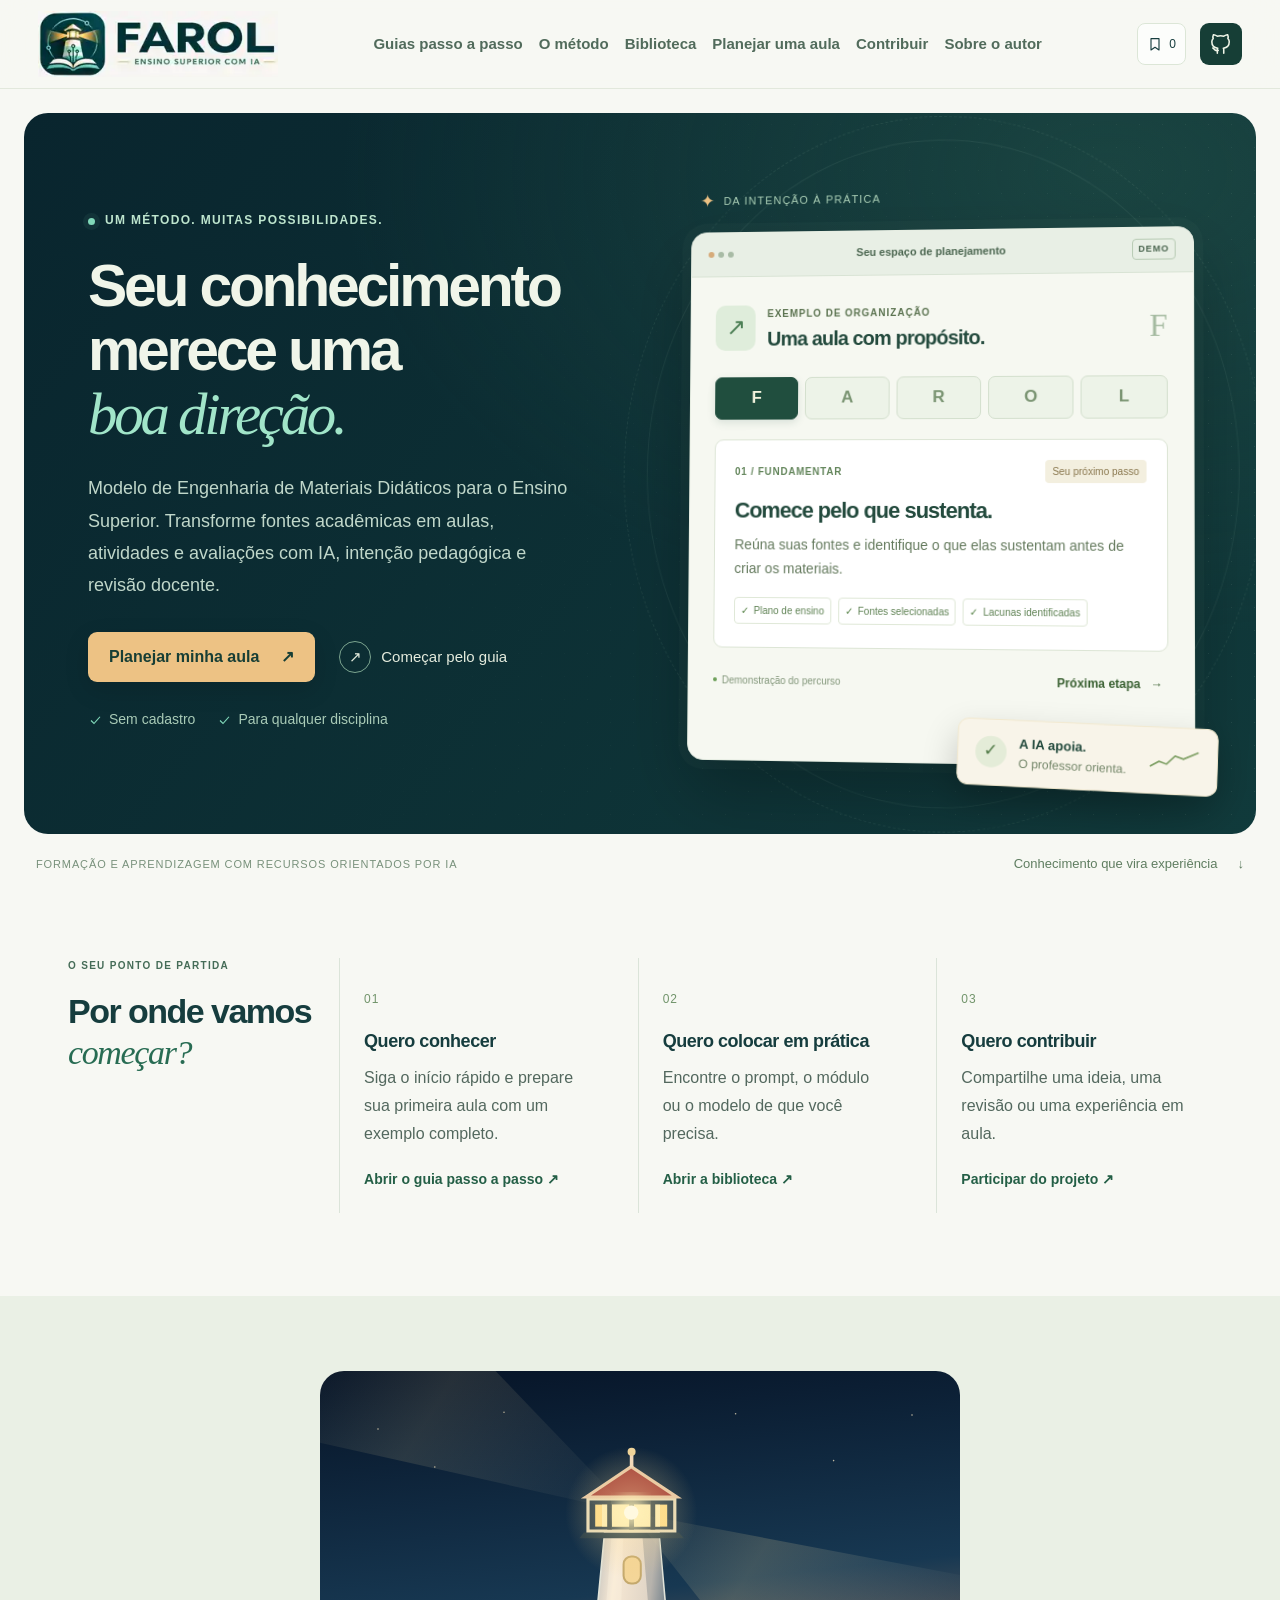
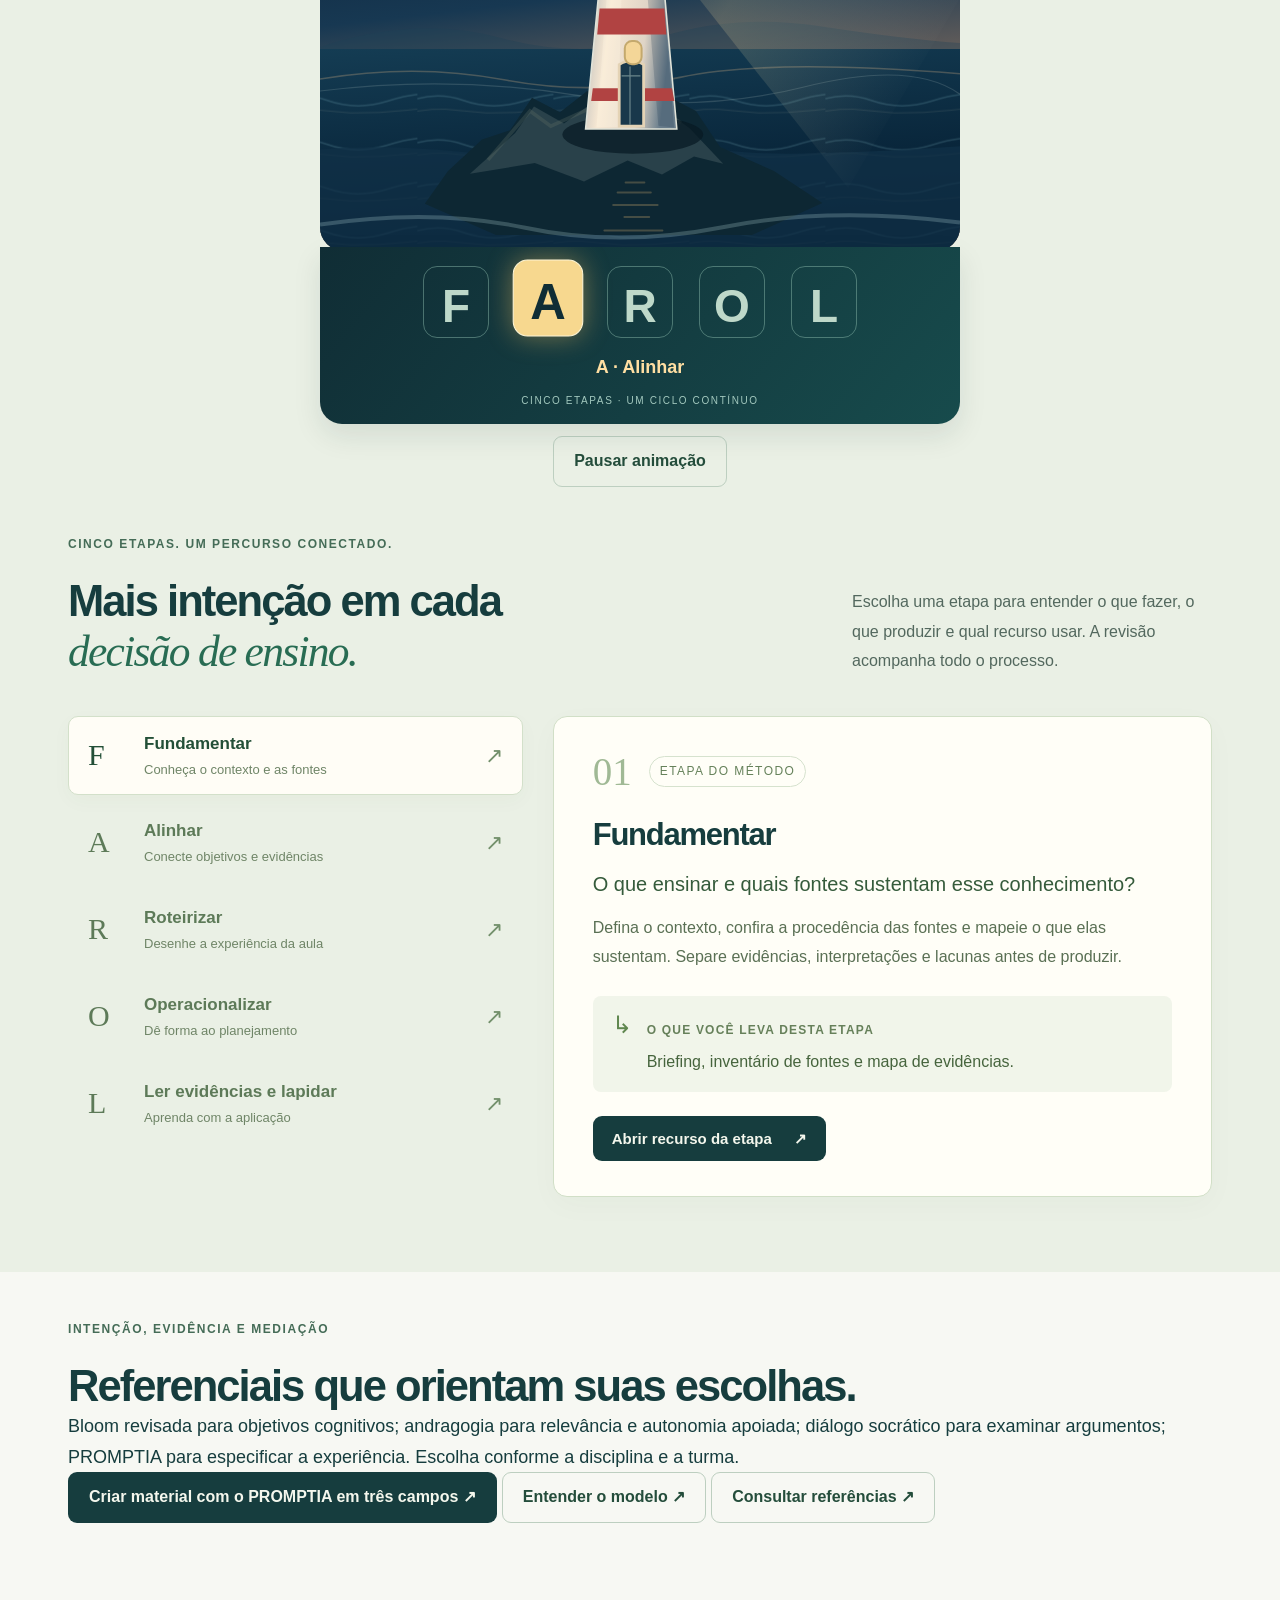
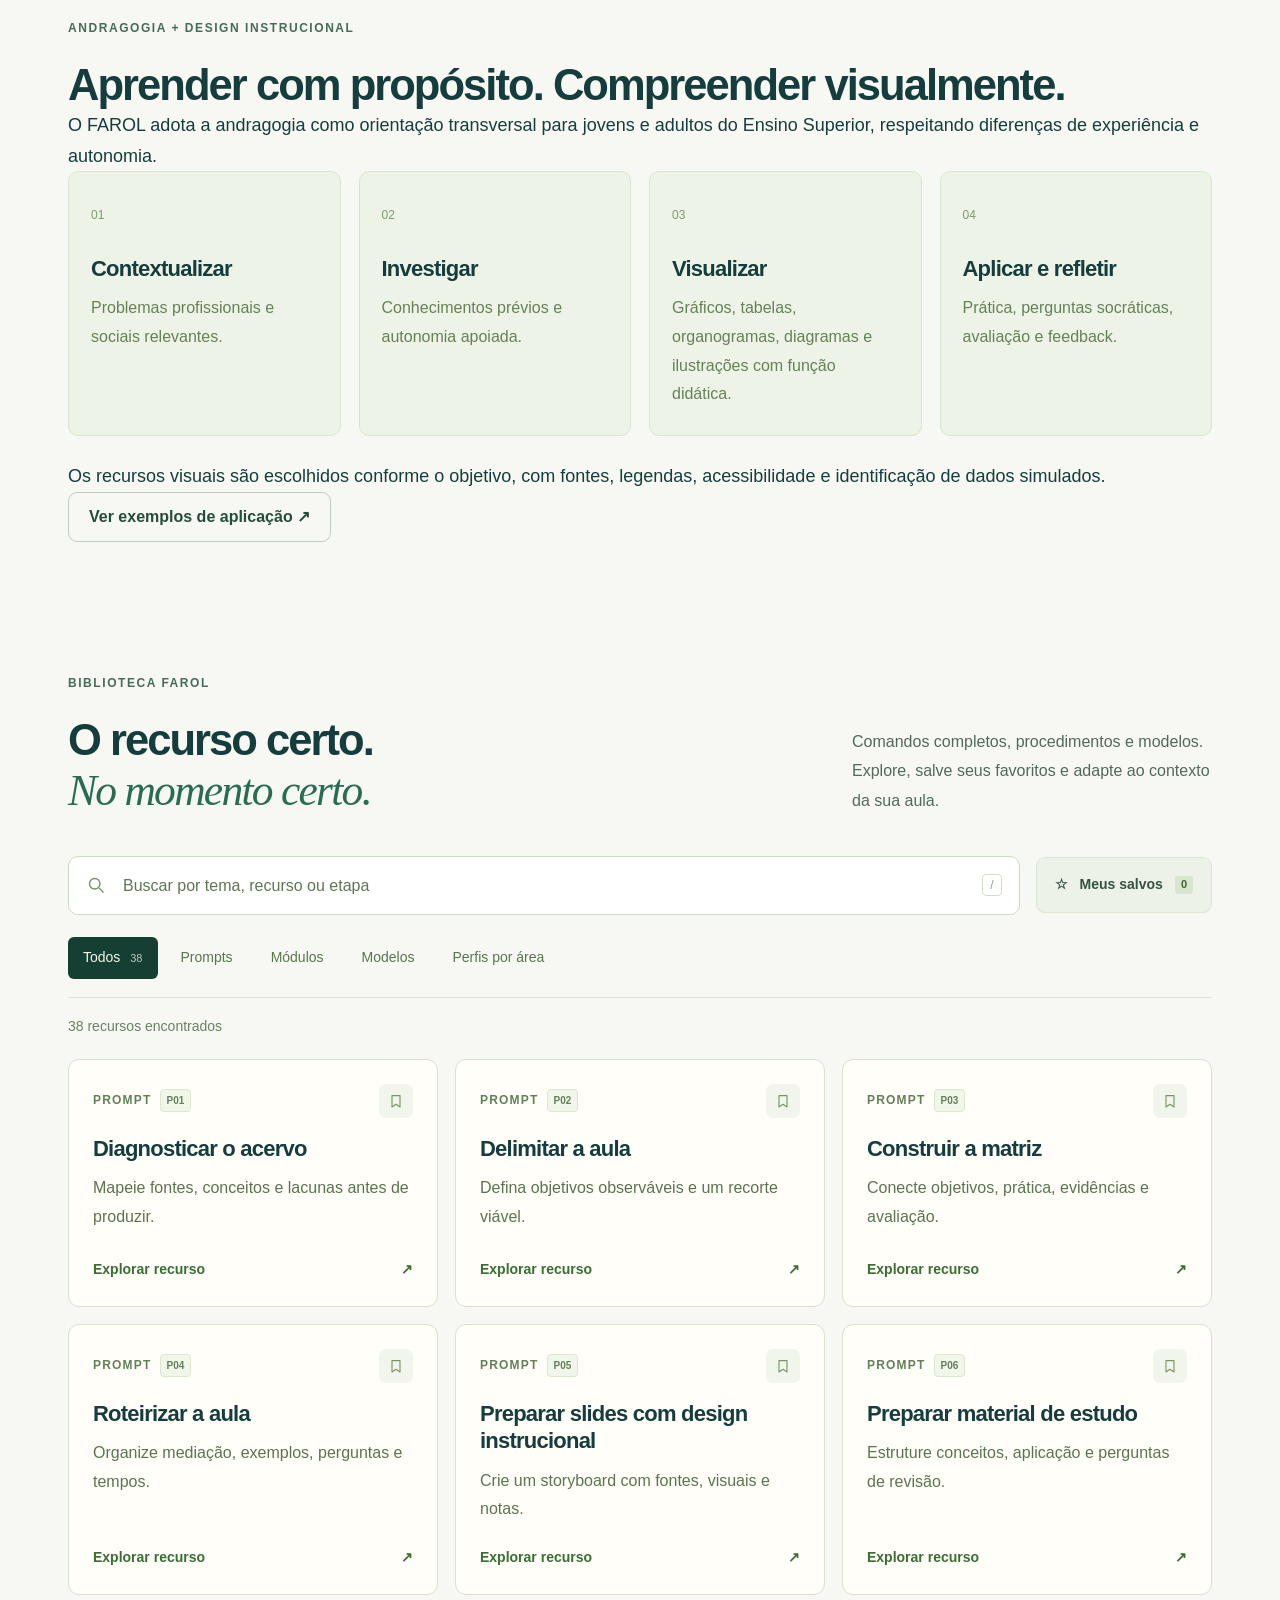
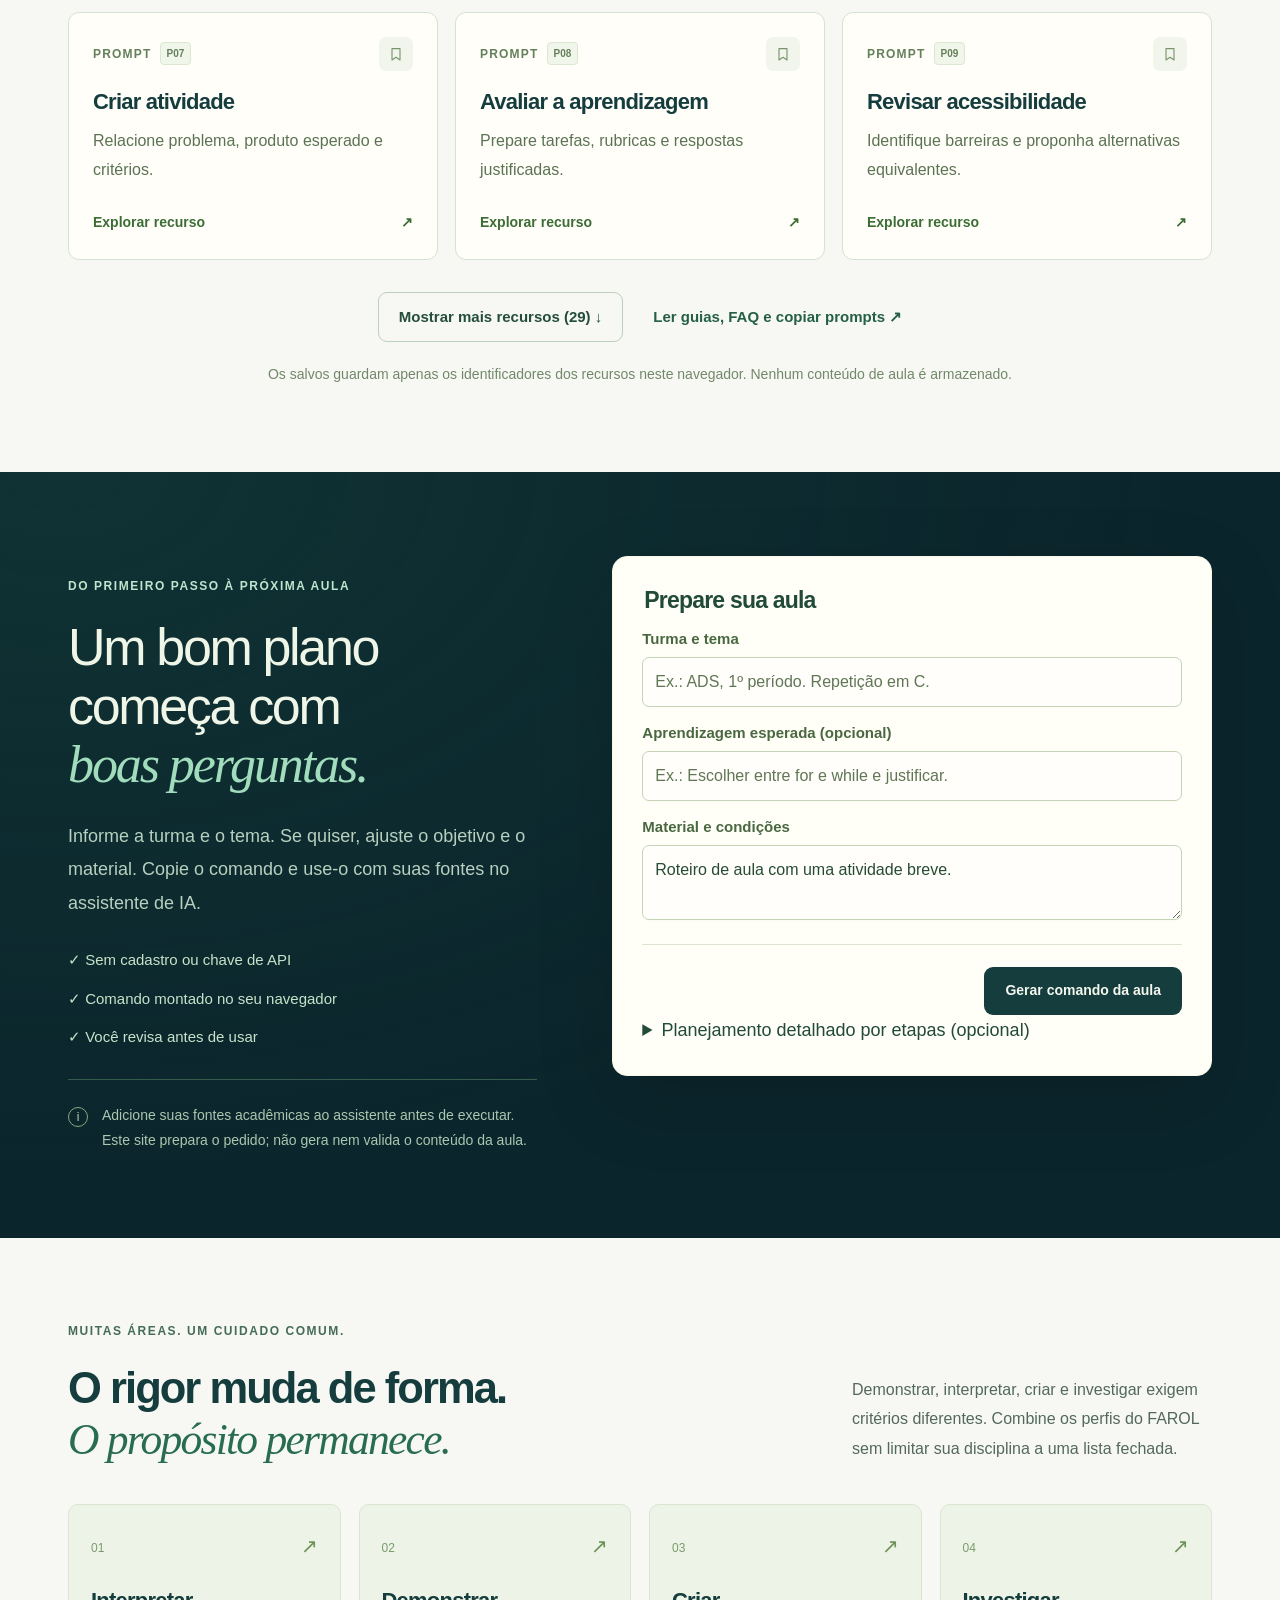
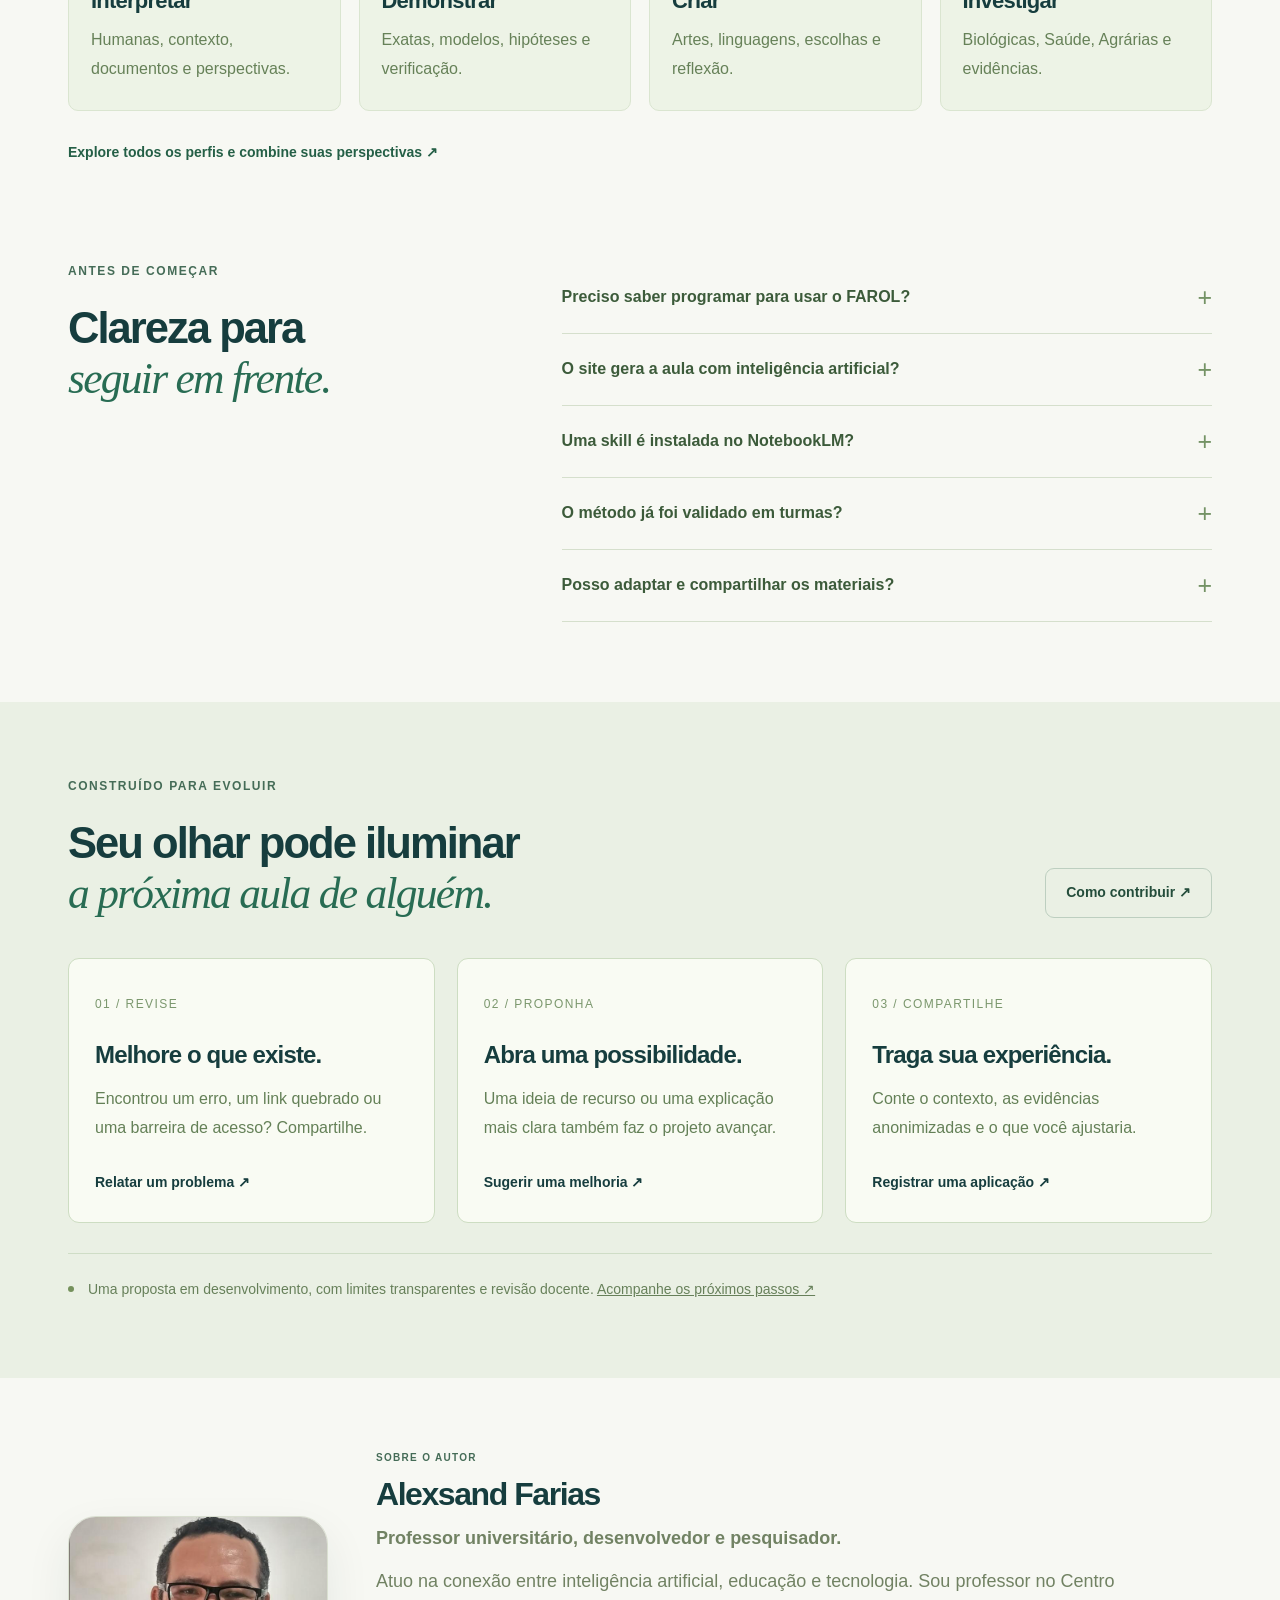
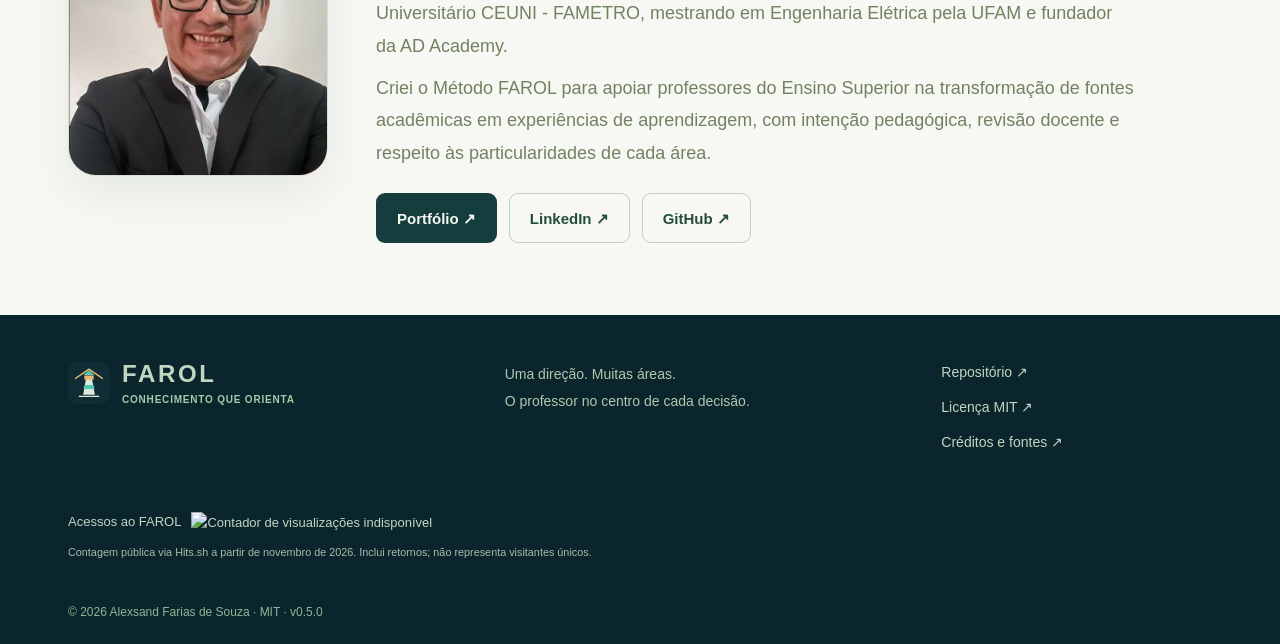
==== commit 5ba2fe74: "feat(portal): expose andragogy and visual learning guidance" ====
--- a/docs/site/index.html
+++ b/docs/site/index.html
@@ -1,5 +1,5 @@
 <!doctype html>
-<html lang="pt-BR"><head><meta charset="utf-8"><meta name="viewport" content="width=device-width,initial-scale=1"><title>Método FAROL | Engenharia de Materiais Didáticos</title><meta name="description" content="Modelo de Engenharia de Materiais Didáticos para o Ensino Superior: guias, prompts, Bloom, andragogia, diálogo socrático e PROMPTIA com revisão docente."><meta name="theme-color" content="#102f35"><link rel="icon" href="favicon.svg"><link rel="stylesheet" href="styles.css?v=0.5.3"><script src="planner.js?v=aula-direta" defer></script><script src="app.js?v=aula-direta" defer></script></head>
+<html lang="pt-BR"><head><meta charset="utf-8"><meta name="viewport" content="width=device-width,initial-scale=1"><title>Método FAROL | Engenharia de Materiais Didáticos</title><meta name="description" content="Modelo de Engenharia de Materiais Didáticos para o Ensino Superior: guias, prompts, Bloom, andragogia, diálogo socrático e PROMPTIA com revisão docente."><meta name="theme-color" content="#102f35"><link rel="icon" href="favicon.svg"><link rel="stylesheet" href="styles.css?v=0.5.3"><script src="planner.js?v=andragogia-visual-1" defer></script><script src="app.js?v=aula-direta" defer></script></head>
 <body>
 <a class="skip-link" href="#conteudo">Pular para o conteúdo</a>
 <header class="site-header"><div class="nav-shell"><a class="brand" href="#inicio" aria-label="Método FAROL, início"><img src="assets/farol-logo-premium.svg" width="300" height="83" alt="FAROL - Ensino Superior com IA" style="width:clamp(155px,19vw,240px);height:auto;display:block;object-fit:contain;border-radius:0"></a><nav id="main-nav" class="main-nav" aria-label="Principal"><a href="manual.html">Guias passo a passo</a><a href="#metodo">O método</a><a href="#biblioteca">Biblioteca</a><a href="#planejar">Planejar uma aula</a><a href="#comunidade">Contribuir</a><a href="#sobre-o-autor">Sobre o autor</a></nav><div class="nav-actions"><button class="icon-button saved-shortcut" id="saved-shortcut" aria-label="Ver recursos salvos" title="Recursos salvos"><svg viewBox="0 0 24 24" aria-hidden="true"><path d="M6 4h12v17l-6-4-6 4z"/></svg><span id="saved-count">0</span></button><a class="github-link" href="https://github.com/alexsandsouza/metodofarol" aria-label="Abrir repositório no GitHub"><svg viewBox="0 0 24 24" aria-hidden="true"><path d="M9 19c-4.3 1.3-4.3-2.2-6-2.7M15 22v-3.4c0-1 .1-1.5-.5-2 3.1-.4 6.5-1.5 6.5-7A5.5 5.5 0 0 0 19.5 6 5 5 0 0 0 19.3 2s-1.2-.4-4.2 1.5a14.4 14.4 0 0 0-7.2 0C4.9 1.6 3.7 2 3.7 2A5 5 0 0 0 3.5 6 5.5 5.5 0 0 0 2 9.6c0 5.5 3.4 6.6 6.5 7-.6.5-.6 1.1-.5 2V22"/></svg></a><button id="menu-toggle" class="icon-button menu-toggle" aria-expanded="false" aria-controls="main-nav" aria-label="Abrir menu"><span></span><span></span></button></div></div></header>
@@ -9,6 +9,7 @@
 <section class="entry-section section-container" aria-labelledby="entry-title"><div class="entry-intro"><p class="eyebrow">O SEU PONTO DE PARTIDA</p><h2 id="entry-title">Por onde vamos <br><em>começar?</em></h2></div><a class="entry-card" href="manual.html#comece"><span class="entry-icon" aria-hidden="true">01</span><h3>Quero conhecer</h3><p>Siga o início rápido e prepare sua primeira aula com um exemplo completo.</p><span class="arrow-link">Abrir o guia passo a passo ↗</span></a><a class="entry-card" href="#biblioteca"><span class="entry-icon" aria-hidden="true">02</span><h3>Quero colocar em prática</h3><p>Encontre o prompt, o módulo ou o modelo de que você precisa.</p><span class="arrow-link">Abrir a biblioteca ↗</span></a><a class="entry-card" href="#comunidade"><span class="entry-icon" aria-hidden="true">03</span><h3>Quero contribuir</h3><p>Compartilhe uma ideia, uma revisão ou uma experiência em aula.</p><span class="arrow-link">Participar do projeto ↗</span></a></section>
 <section id="metodo" class="method-section"><div class="section-container"><figure class="farol-cycle-figure" style="margin:0 auto 48px;max-width:640px"><picture id="farol-picture"><source media="(prefers-reduced-motion: reduce)" srcset="assets/farol-poster.png"><img id="farol-animation" src="assets/farol-animado-hd.svg?v=20261109-2" width="640" height="480" loading="lazy" alt="Ilustração animada de um farol sobre uma ilha, com ondas em movimento, reflexos dourados e feixe de luz giratório." style="display:block;width:100%;height:auto;border-radius:24px"></picture><div class="farol-cycle-overlay" role="group" aria-label="As cinco etapas do Método FAROL"><div class="farol-cycle-letters"><span class="farol-cycle-letter is-active" aria-hidden="true">F</span><span class="farol-cycle-letter" aria-hidden="true">A</span><span class="farol-cycle-letter" aria-hidden="true">R</span><span class="farol-cycle-letter" aria-hidden="true">O</span><span class="farol-cycle-letter" aria-hidden="true">L</span></div><div class="farol-cycle-caption" aria-live="off"><span id="farol-cycle-caption-text">F · Fundamentar</span></div><p class="farol-cycle-note">CINCO ETAPAS · UM CICLO CONTÍNUO</p></div><figcaption style="text-align:center;margin-top:12px"><button type="button" id="farol-toggle" class="button button-outline" aria-pressed="false">Pausar animação</button></figcaption></figure><div class="section-heading"><div><p class="eyebrow">CINCO ETAPAS. UM PERCURSO CONECTADO.</p><h2>Mais intenção em cada<br><em>decisão de ensino.</em></h2></div><p>Escolha uma etapa para entender o que fazer, o que produzir e qual recurso usar. A revisão acompanha todo o processo.</p></div><div class="method-layout"><div class="method-navigation" role="tablist" aria-label="Etapas do método" aria-orientation="vertical"><button id="stage-tab-0" role="tab" data-stage="0" aria-selected="true" aria-controls="method-panel"><b>F</b><span>Fundamentar<small>Conheça o contexto e as fontes</small></span><i aria-hidden="true">↗</i></button><button id="stage-tab-1" role="tab" data-stage="1" aria-selected="false" tabindex="-1" aria-controls="method-panel"><b>A</b><span>Alinhar<small>Conecte objetivos e evidências</small></span><i aria-hidden="true">↗</i></button><button id="stage-tab-2" role="tab" data-stage="2" aria-selected="false" tabindex="-1" aria-controls="method-panel"><b>R</b><span>Roteirizar<small>Desenhe a experiência da aula</small></span><i aria-hidden="true">↗</i></button><button id="stage-tab-3" role="tab" data-stage="3" aria-selected="false" tabindex="-1" aria-controls="method-panel"><b>O</b><span>Operacionalizar<small>Dê forma ao planejamento</small></span><i aria-hidden="true">↗</i></button><button id="stage-tab-4" role="tab" data-stage="4" aria-selected="false" tabindex="-1" aria-controls="method-panel"><b>L</b><span>Ler evidências e lapidar<small>Aprenda com a aplicação</small></span><i aria-hidden="true">↗</i></button></div><div id="method-panel" class="method-panel" role="tabpanel" aria-labelledby="stage-tab-0" tabindex="0"><div class="panel-heading"><span class="panel-index" id="panel-index">01</span><span class="panel-chip">ETAPA DO MÉTODO</span></div><h3 id="panel-title">Fundamentar</h3><p class="panel-question" id="panel-question">O que ensinar e quais fontes sustentam esse conhecimento?</p><p id="panel-description">Defina o contexto, confira a procedência das fontes e mapeie o que elas sustentam. Separe evidências, interpretações e lacunas antes de produzir.</p><div class="deliverable"><span aria-hidden="true">↳</span><div><small>O QUE VOCÊ LEVA DESTA ETAPA</small><p id="panel-output">Briefing, inventário de fontes e mapa de evidências.</p></div></div><a id="panel-link" class="button button-ink" href="https://github.com/alexsandsouza/metodofarol/blob/main/prompts/P01-diagnosticar-o-acervo.md">Abrir recurso da etapa <span aria-hidden="true">↗</span></a></div></div></div></section>
 <section class="section-container" style="padding-block:3rem" aria-labelledby="pedagogy-title"><p class="eyebrow">INTENÇÃO, EVIDÊNCIA E MEDIAÇÃO</p><h2 id="pedagogy-title">Referenciais que orientam suas escolhas.</h2><p>Bloom revisada para objetivos cognitivos; andragogia para relevância e autonomia apoiada; diálogo socrático para examinar argumentos; PROMPTIA para especificar a experiência. Escolha conforme a disciplina e a turma.</p><p><a class="button button-ink" href="manual.html#promptia">Criar material com o PROMPTIA em três campos ↗</a> <a class="button button-outline" href="manual.html#modelo">Entender o modelo ↗</a> <a class="button button-outline" href="manual.html#referencias">Consultar referências ↗</a></p></section>
+<section id="aprendizagem-visual" class="section-container" style="padding-block:3rem" aria-labelledby="visual-title"><p class="eyebrow">ANDRAGOGIA + DESIGN INSTRUCIONAL</p><h2 id="visual-title">Aprender com propósito. Compreender visualmente.</h2><p>O FAROL adota a andragogia como orientação transversal para jovens e adultos do Ensino Superior, respeitando diferenças de experiência e autonomia.</p><div class="perspective-grid"><a href="manual.html#aprendizagem-visual"><span>01</span><h3>Contextualizar</h3><p>Problemas profissionais e sociais relevantes.</p></a><a href="manual.html#aprendizagem-visual"><span>02</span><h3>Investigar</h3><p>Conhecimentos prévios e autonomia apoiada.</p></a><a href="manual.html#aprendizagem-visual"><span>03</span><h3>Visualizar</h3><p>Gráficos, tabelas, organogramas, diagramas e ilustrações com função didática.</p></a><a href="manual.html#aprendizagem-visual"><span>04</span><h3>Aplicar e refletir</h3><p>Prática, perguntas socráticas, avaliação e feedback.</p></a></div><p>Os recursos visuais são escolhidos conforme o objetivo, com fontes, legendas, acessibilidade e identificação de dados simulados.</p><a class="button button-outline" href="manual.html#aprendizagem-visual">Ver exemplos de aplicação ↗</a></section>
 <section id="biblioteca" class="library-section section-container"><div class="section-heading"><div><p class="eyebrow">BIBLIOTECA FAROL</p><h2>O recurso certo.<br><em>No momento certo.</em></h2></div><p>Comandos completos, procedimentos e modelos. Explore, salve seus favoritos e adapte ao contexto da sua aula.</p></div><div class="library-toolbar"><label class="library-search"><svg viewBox="0 0 24 24" aria-hidden="true"><circle cx="10" cy="10" r="6"/><path d="m15 15 5 5"/></svg><input type="search" id="resource-search" placeholder="Buscar por tema, recurso ou etapa" aria-label="Buscar recursos"><kbd aria-hidden="true">/</kbd></label><button class="button button-subtle" id="favorites-filter" aria-pressed="false"><span aria-hidden="true">☆</span> Meus salvos <span id="favorites-total">0</span></button></div><div class="library-categories" role="group" aria-label="Categoria dos recursos"><button data-category="todos" aria-pressed="true">Todos <span id="all-total"></span></button><button data-category="prompts" aria-pressed="false">Prompts</button><button data-category="modulos" aria-pressed="false">Módulos</button><button data-category="modelos" aria-pressed="false">Modelos</button><button data-category="perfis" aria-pressed="false">Perfis por área</button></div><div class="library-meta"><p id="resource-count" role="status">Carregando recursos…</p><button id="clear-filters" class="quiet-button" hidden>Limpar filtros</button></div><div id="resource-grid" class="resource-grid"></div><div id="library-empty" class="empty-state" hidden><span aria-hidden="true">⌕</span><h3>Nenhum recurso por aqui.</h3><p>Tente outra palavra ou remova os filtros para continuar explorando.</p><button id="empty-reset" class="button button-ink">Ver todos os recursos</button></div><div class="library-footer"><button id="show-more" class="button button-outline" hidden>Mostrar mais recursos <span aria-hidden="true">↓</span></button><a href="manual.html" class="arrow-link">Ler guias, FAQ e copiar prompts ↗</a></div><p class="storage-note">Os salvos guardam apenas os identificadores dos recursos neste navegador. Nenhum conteúdo de aula é armazenado.</p><noscript><p>Explore os materiais diretamente na <a href="https://github.com/alexsandsouza/metodofarol">biblioteca no GitHub</a>.</p></noscript></section>
 <section id="planejar" class="planner-section"><div class="section-container planner-layout"><div class="planner-intro"><p class="eyebrow light">DO PRIMEIRO PASSO À PRÓXIMA AULA</p><h2>Um bom plano<br>começa com<br><em>boas perguntas.</em></h2><p>Informe a turma e o tema. Se quiser, ajuste o objetivo e o material. Copie o comando e use-o com suas fontes no assistente de IA.</p><div class="planner-benefits"><span>✓ Sem cadastro ou chave de API</span><span>✓ Comando montado no seu navegador</span><span>✓ Você revisa antes de usar</span></div><div class="source-reminder"><span aria-hidden="true">i</span><p>Adicione suas fontes acadêmicas ao assistente antes de executar. Este site prepara o pedido; não gera nem valida o conteúdo da aula.</p></div></div><div class="planner-card"><form id="quick-form"><fieldset><legend>Prepare sua aula</legend><label for="quick-topic">Turma e tema</label><input id="quick-topic" name="context" maxlength="350" required pattern=".*\S.*" placeholder="Ex.: ADS, 1º período. Repetição em C."><label for="quick-goal">Aprendizagem esperada (opcional)</label><input id="quick-goal" name="goal" maxlength="500" placeholder="Ex.: Escolher entre for e while e justificar."><label for="quick-material">Material e condições</label><textarea id="quick-material" name="material" rows="2" maxlength="700">Roteiro de aula com uma atividade breve.</textarea></fieldset><div class="planner-form-actions"><button class="button button-ink" type="submit">Gerar comando da aula</button></div></form><details id="detailed-planner"><summary>Planejamento detalhado por etapas (opcional)</summary><div class="planner-card-top"><span class="section-kicker">SEU PLANEJAMENTO</span><span id="planner-step-label">Passo 1 de 3</span></div><ol class="planner-progress" aria-label="Etapas do planejamento"><li data-progress="1" aria-current="step"><b>1</b><span>Contexto</span></li><li data-progress="2"><b>2</b><span>Intenção</span></li><li data-progress="3"><b>3</b><span>Revisão</span></li></ol><form id="lesson-form" novalidate><div class="form-error" id="form-error" role="alert" hidden></div><fieldset id="planner-step-1"><legend>Vamos conhecer a sua aula.</legend><p class="field-hint">Os campos com * são obrigatórios.</p><label for="discipline">Disciplina *</label><input id="discipline" name="discipline" maxlength="120" placeholder="Ex.: História da Arte" required autocomplete="off"><div class="field-grid"><div><label for="course">Curso e período *</label><input id="course" name="course" maxlength="150" placeholder="Ex.: Artes Visuais, 2º período" required></div><div><label for="duration">Duração em minutos *</label><input id="duration" name="duration" type="number" min="15" max="600" value="100" required></div></div><label for="area">Área do conhecimento</label><select id="area" name="area"><option value="" selected>Selecione uma área</option><option>Ciências Humanas</option><option>Ciências Exatas e da Terra</option><option>Biológicas, Saúde e Agrárias</option><option>Engenharias e Tecnologia</option><option>Ciências Sociais Aplicadas</option><option>Artes e Linguagens</option><option>Interdisciplinar ou outra área</option></select></fieldset><fieldset id="planner-step-2" hidden><legend>Qual é a sua intenção?</legend><label for="topic">Tema ou recorte da aula *</label><input id="topic" name="topic" maxlength="200" placeholder="Ex.: Leitura de uma obra em seu contexto histórico" required><label for="objective">O que os estudantes deverão conseguir fazer?</label><textarea id="objective" name="objective" maxlength="500" rows="2" placeholder="Ex.: Comparar interpretações e justificar uma leitura com base nas fontes."></textarea><div class="outputs-group"><p id="outputs-label">Quais materiais deseja preparar? *</p><div class="output-options" role="group" aria-labelledby="outputs-label"><label><input type="checkbox" name="outputs" value="roteiro" checked><span>Roteiro de aula</span></label><label><input type="checkbox" name="outputs" value="slides"><span>Slides com design instrucional</span></label><label><input type="checkbox" name="outputs" value="atividade"><span>Atividade</span></label><label><input type="checkbox" name="outputs" value="avaliacao"><span>Avaliação</span></label><label><input type="checkbox" name="outputs" value="texto"><span>Texto de estudo</span></label></div></div><label for="sources">Quais fontes pretende usar? <span class="optional">Opcional</span></label><textarea id="sources" name="sources" maxlength="700" rows="2" placeholder="Ex.: Plano de ensino, capítulos autorizados e dois artigos selecionados."></textarea></fieldset><fieldset id="planner-step-3" hidden><legend>Confira o ponto de partida.</legend><p class="field-hint">Tudo certo? Gere seu comando ou volte para ajustar os campos.</p><dl class="brief-review" id="brief-review"></dl><div class="review-note">O comando solicitará diagnóstico das fontes e alinhamento pedagógico antes de produzir os materiais.</div></fieldset><div class="planner-form-actions"><button class="quiet-button" type="button" id="planner-back" hidden>← Voltar</button><button class="button button-ink" type="submit" id="planner-next">Continuar <span aria-hidden="true">→</span></button></div></form></details><div id="planner-result" class="planner-result" hidden><div class="result-success"><span aria-hidden="true">✓</span><div><h3>Seu comando está pronto.</h3><p>Copie o comando e cole no assistente com suas fontes. Revise o material antes da aula.</p></div></div><label for="prompt-output">Comando personalizado</label><textarea id="prompt-output" readonly rows="12"></textarea><div class="result-buttons"><button id="copy-command" class="button button-ink">Copiar comando <span aria-hidden="true">↗</span></button><button id="download-command" class="button button-outline">Baixar TXT <span aria-hidden="true">↓</span></button></div><p id="copy-feedback" role="status"></p><div class="result-bottom"><button id="edit-brief" class="quiet-button">← Ajustar planejamento</button><a href="https://notebooklm.google.com/" target="_blank" rel="noopener noreferrer">Abrir NotebookLM ↗</a></div></div></div></div></section>
 <section class="perspectives-section section-container"><div class="section-heading"><div><p class="eyebrow">MUITAS ÁREAS. UM CUIDADO COMUM.</p><h2>O rigor muda de forma.<br><em>O propósito permanece.</em></h2></div><p>Demonstrar, interpretar, criar e investigar exigem critérios diferentes. Combine os perfis do FAROL sem limitar sua disciplina a uma lista fechada.</p></div><div class="perspective-grid"><a href="https://github.com/alexsandsouza/metodofarol/blob/main/perfis/humanas.md"><span>01</span><h3>Interpretar</h3><p>Humanas, contexto, documentos e perspectivas.</p><b aria-hidden="true">↗</b></a><a href="https://github.com/alexsandsouza/metodofarol/blob/main/perfis/exatas-e-terra.md"><span>02</span><h3>Demonstrar</h3><p>Exatas, modelos, hipóteses e verificação.</p><b aria-hidden="true">↗</b></a><a href="https://github.com/alexsandsouza/metodofarol/blob/main/perfis/artes-linguagens.md"><span>03</span><h3>Criar</h3><p>Artes, linguagens, escolhas e reflexão.</p><b aria-hidden="true">↗</b></a><a href="https://github.com/alexsandsouza/metodofarol/blob/main/perfis/biologicas-saude-agrarias.md"><span>04</span><h3>Investigar</h3><p>Biológicas, Saúde, Agrárias e evidências.</p><b aria-hidden="true">↗</b></a></div><a class="arrow-link" href="https://github.com/alexsandsouza/metodofarol/tree/main/perfis">Explore todos os perfis e combine suas perspectivas ↗</a></section>
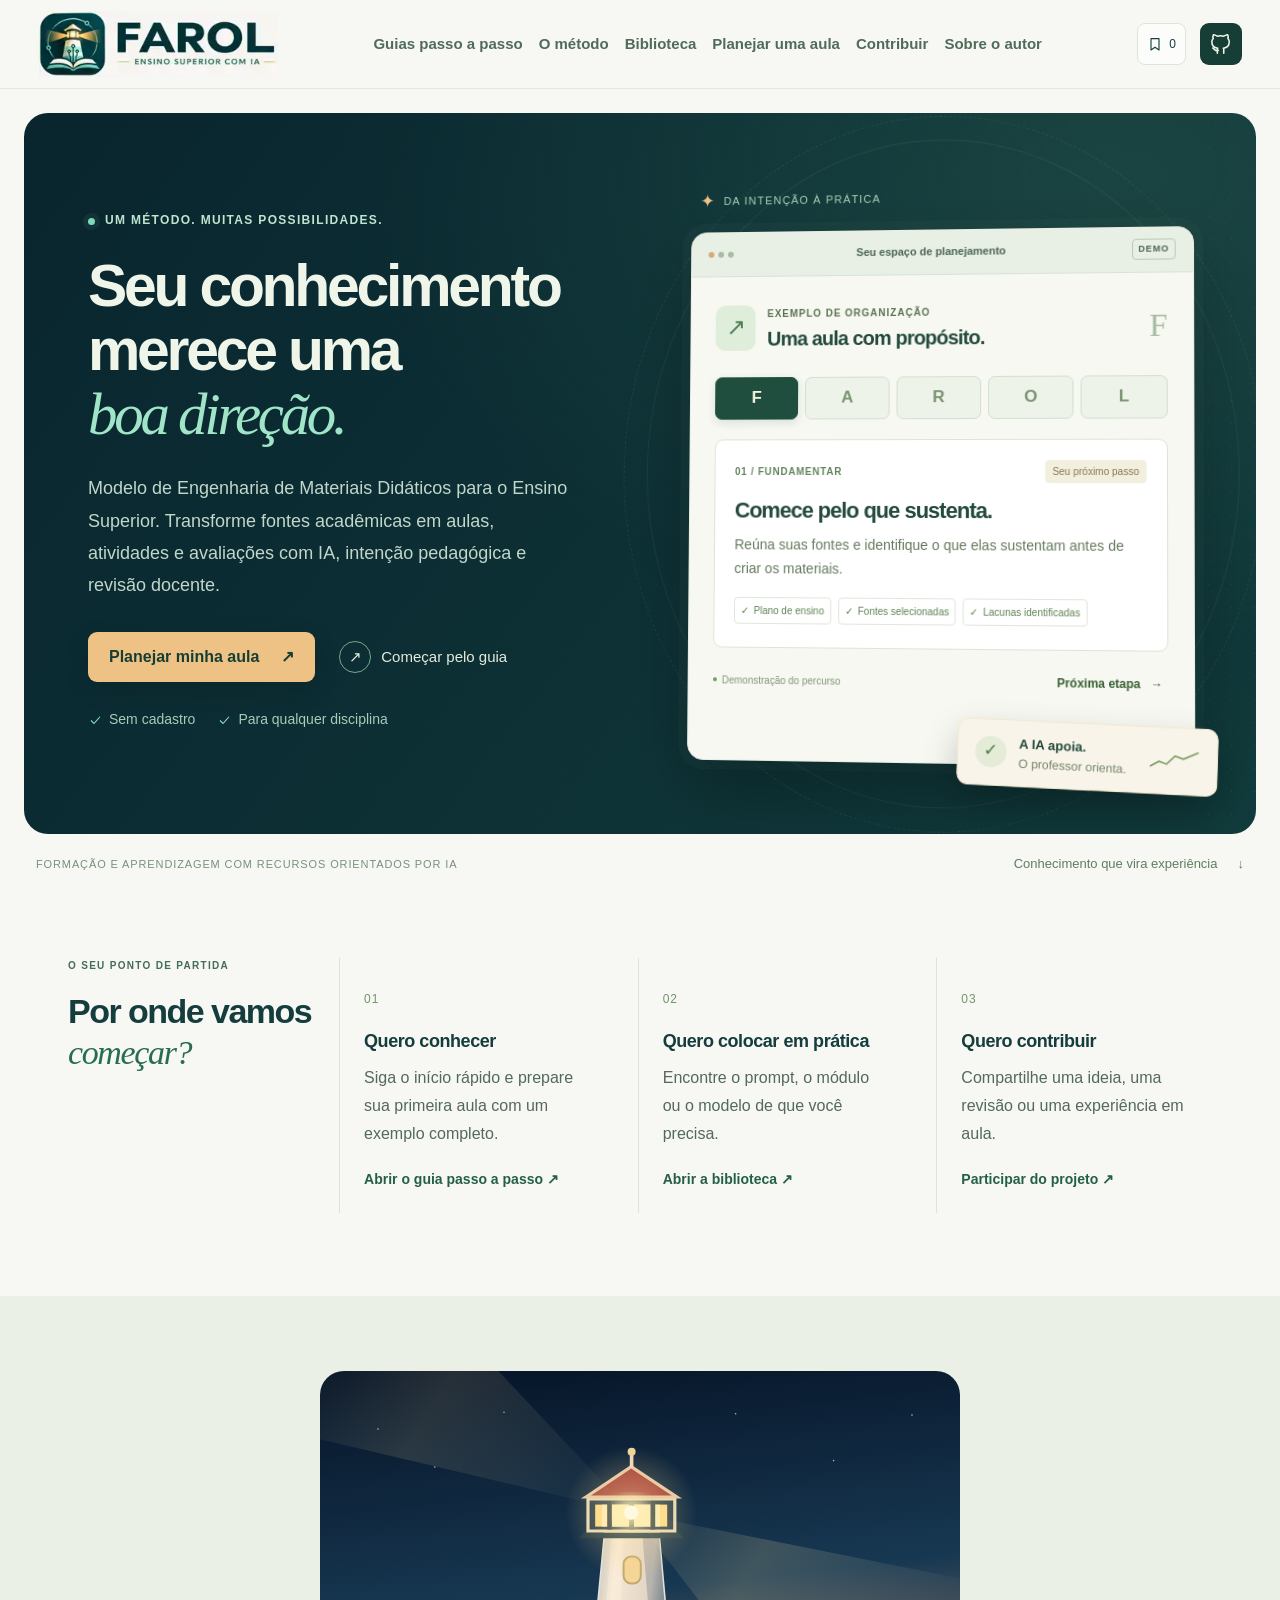
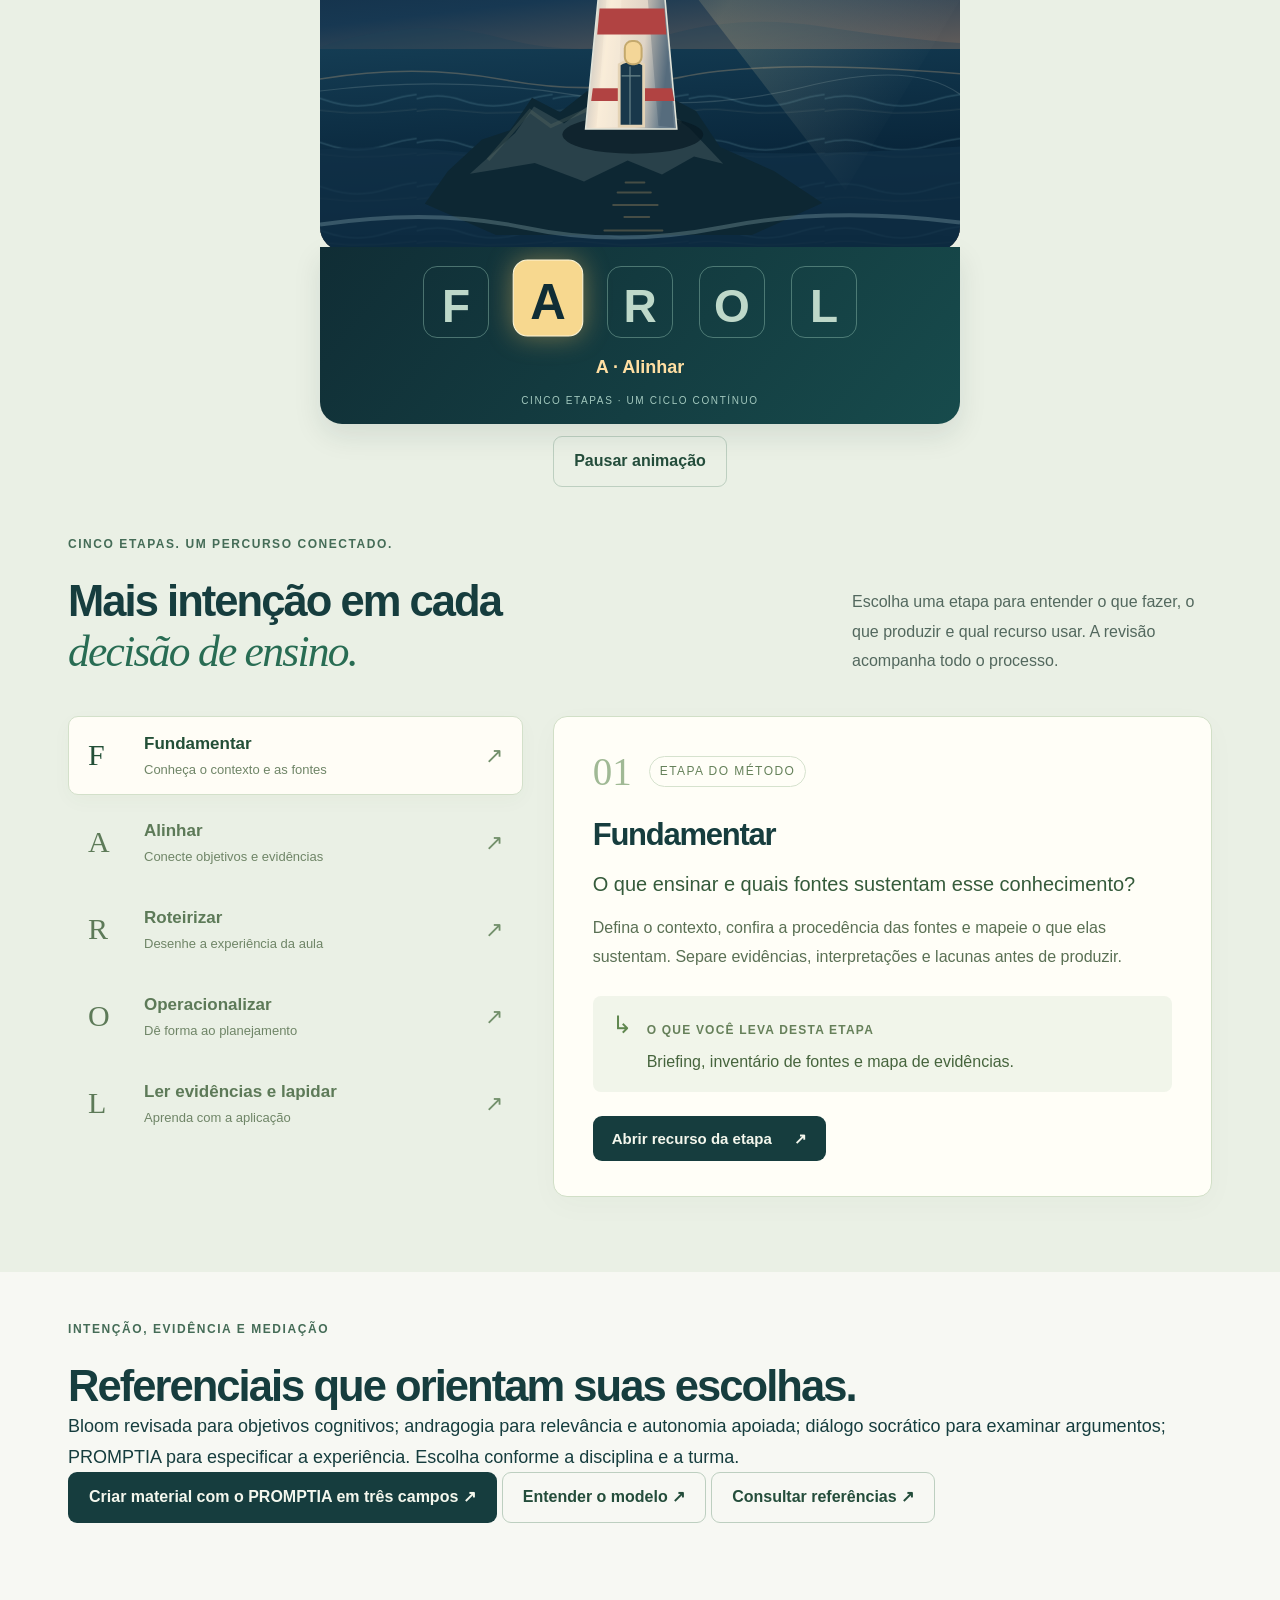
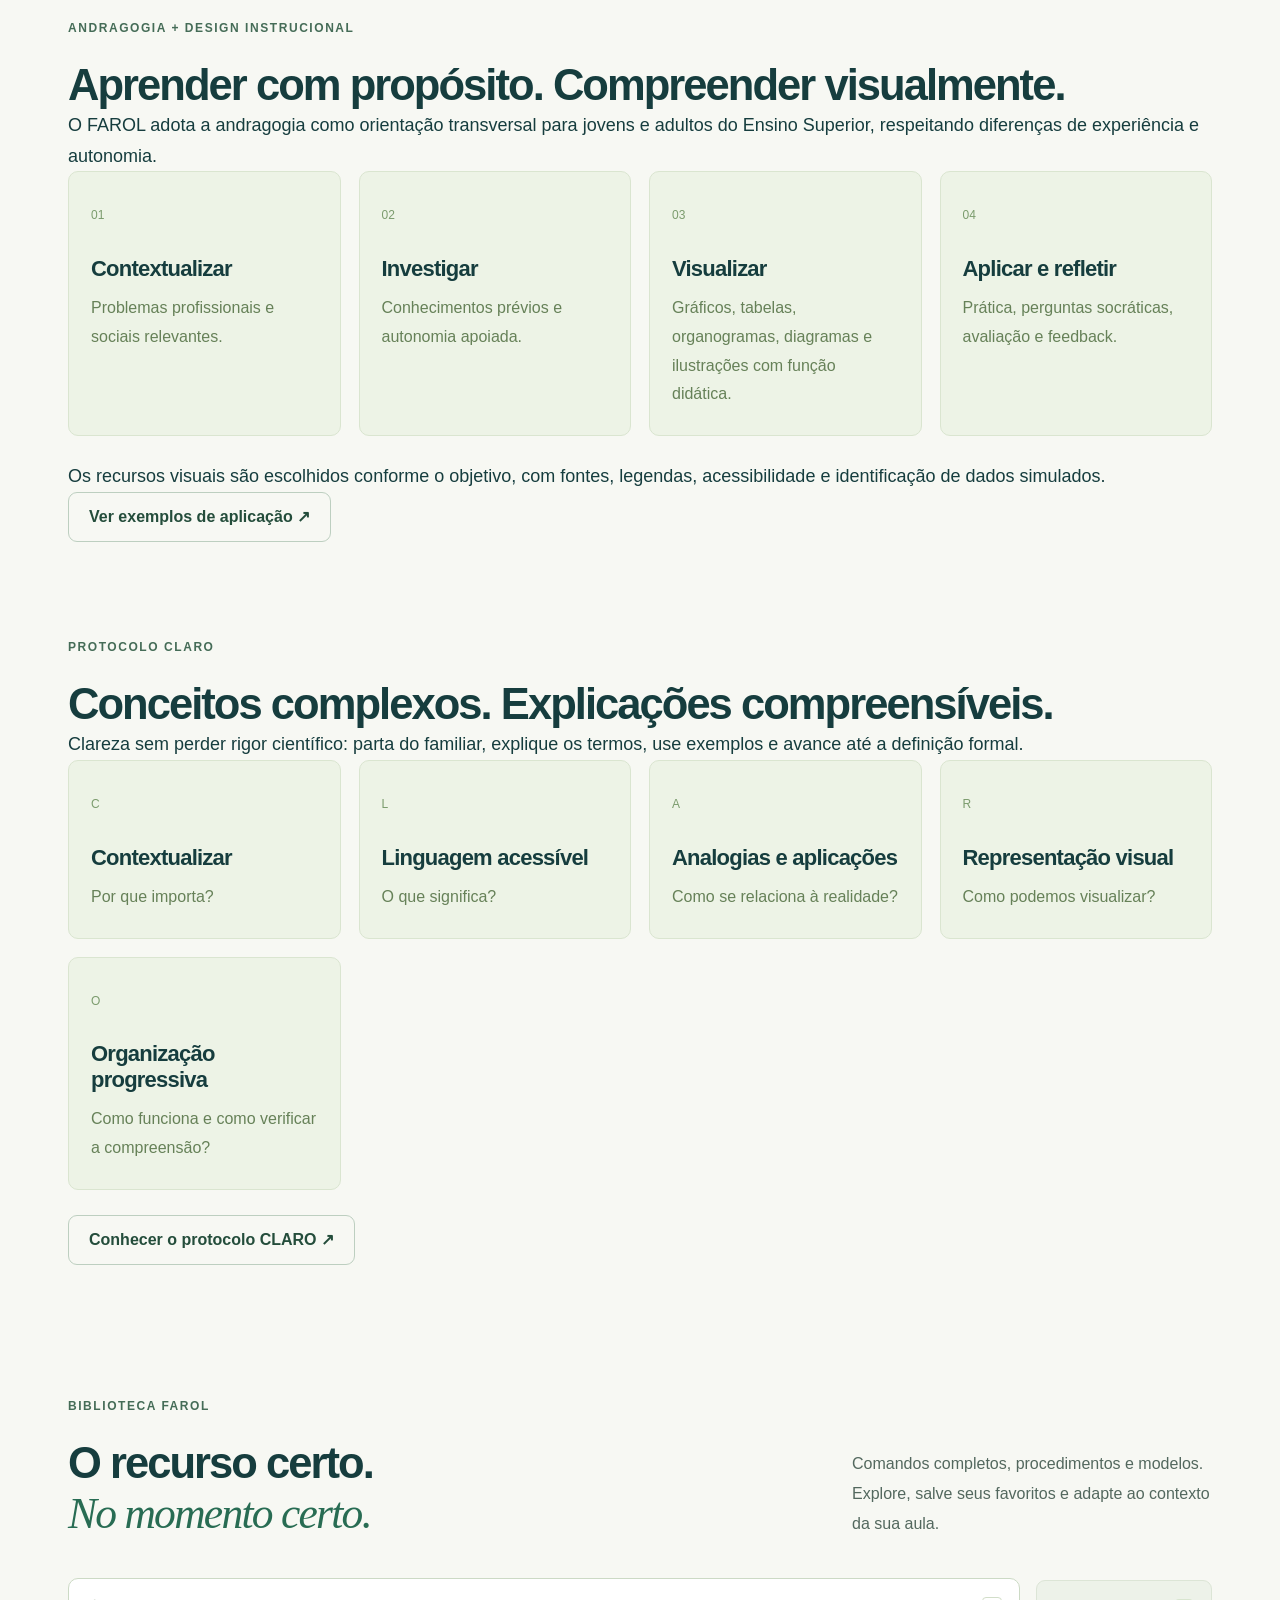
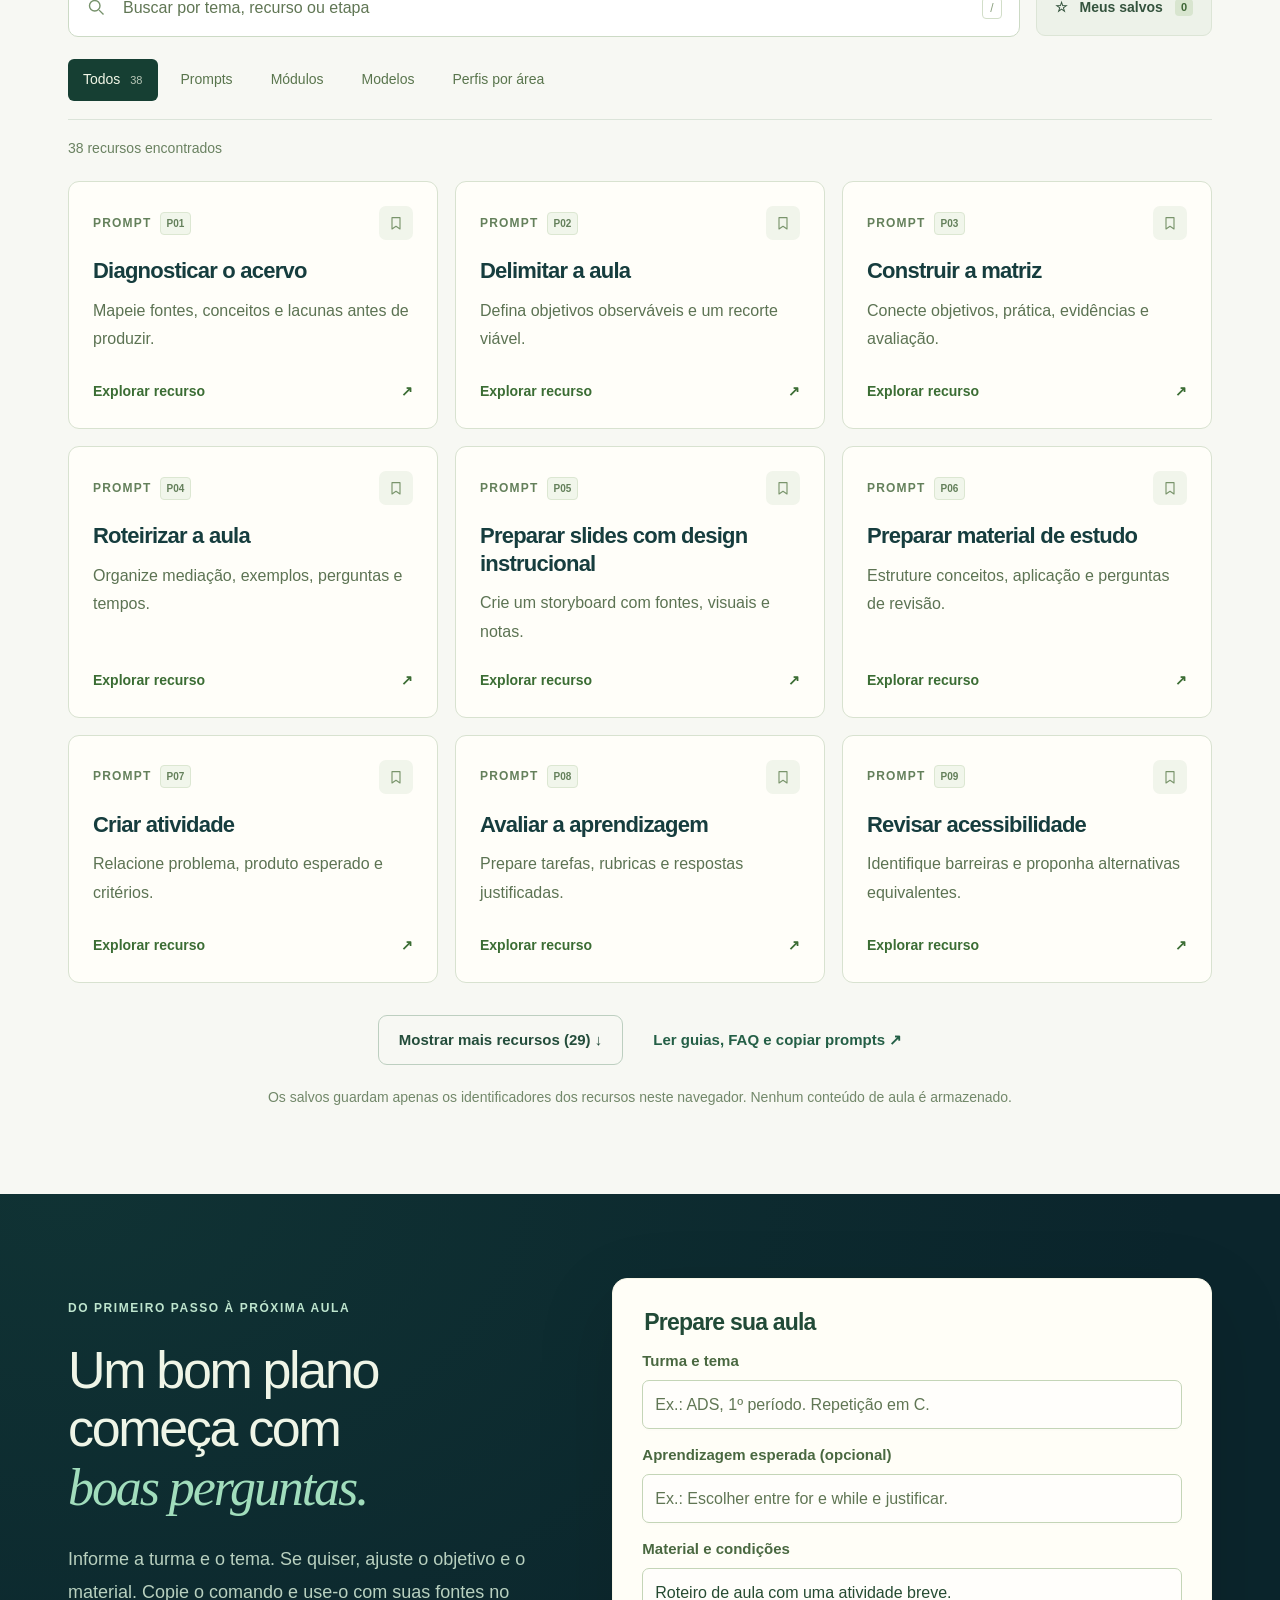
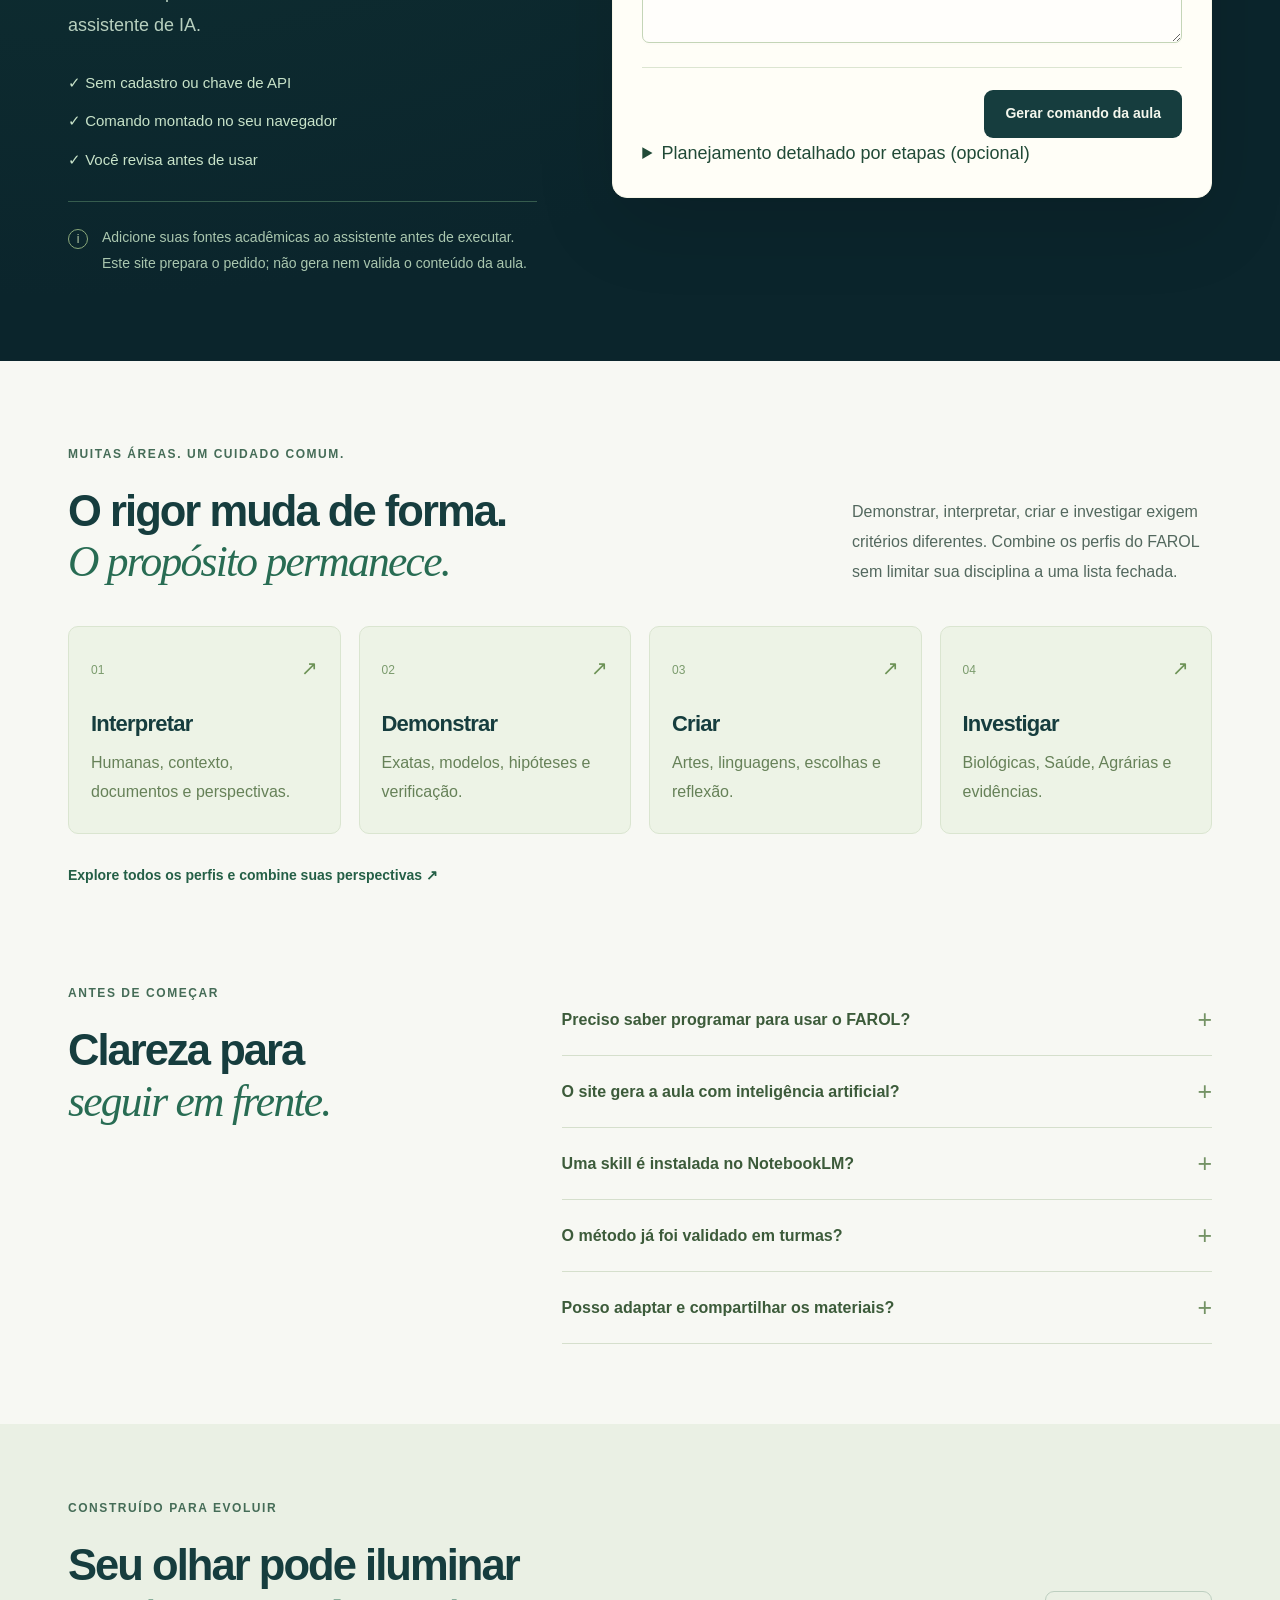
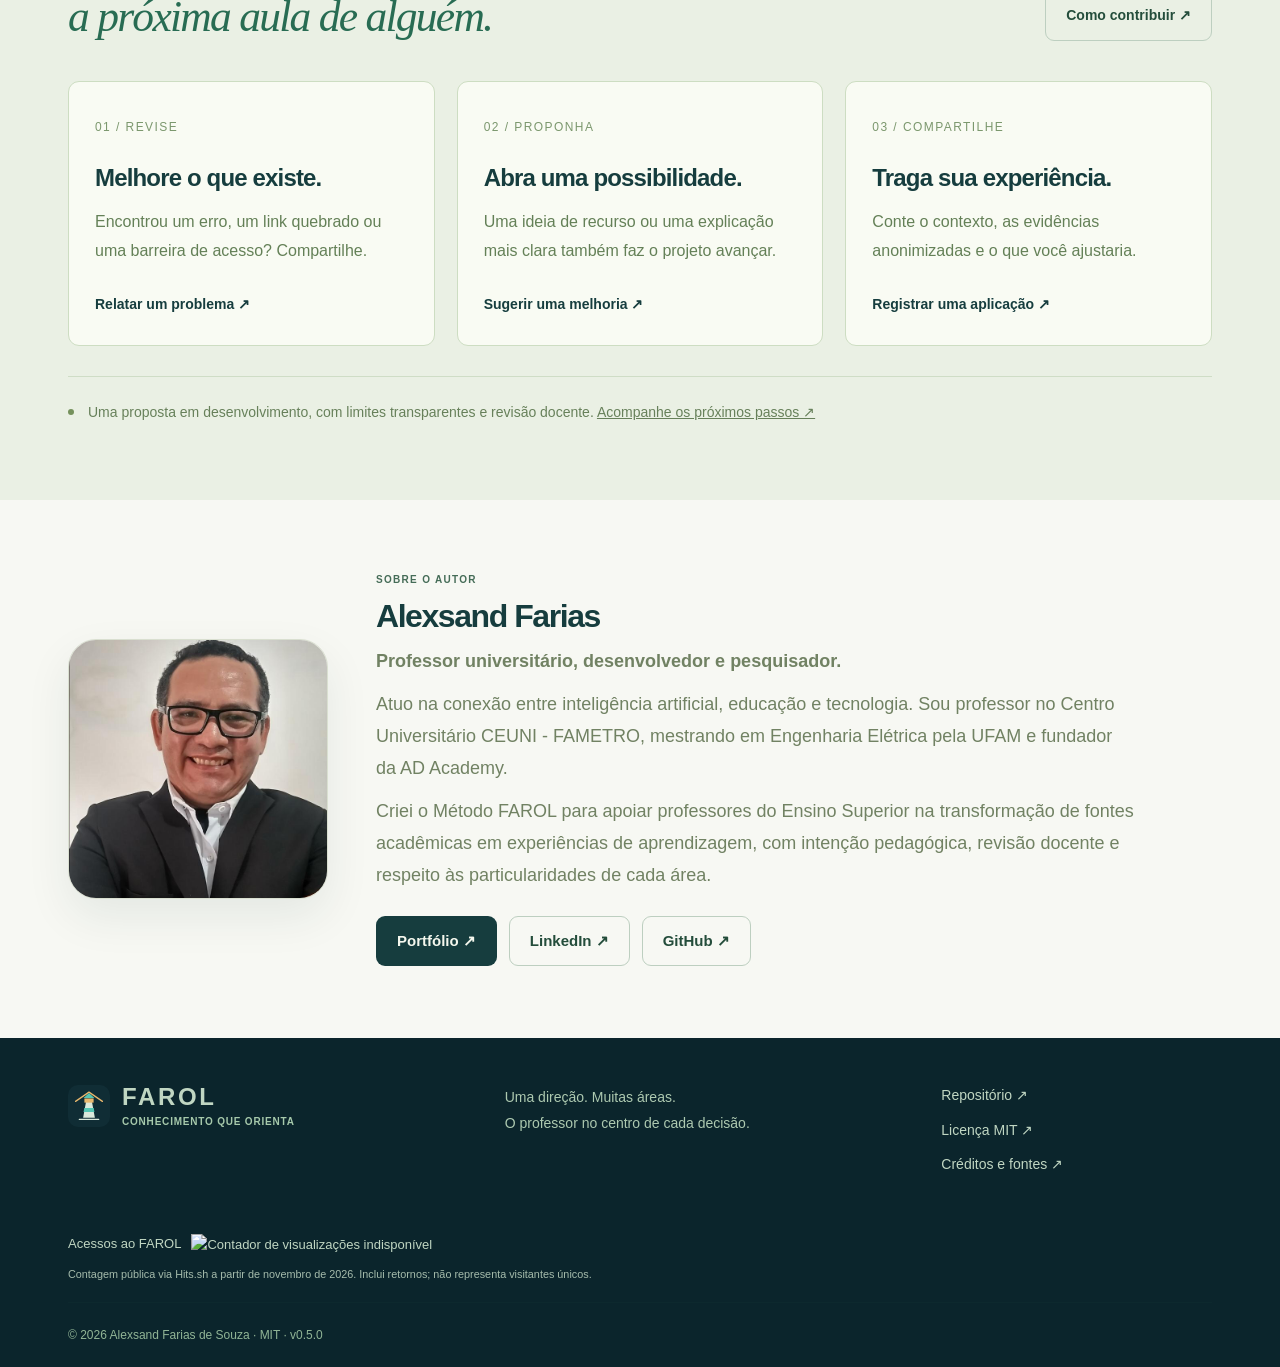
==== commit cc69d1fb: "feat(farol): integrate CLARO plain-language teaching protocol" ====
--- a/docs/site/index.html
+++ b/docs/site/index.html
@@ -1,5 +1,5 @@
 <!doctype html>
-<html lang="pt-BR"><head><meta charset="utf-8"><meta name="viewport" content="width=device-width,initial-scale=1"><title>Método FAROL | Engenharia de Materiais Didáticos</title><meta name="description" content="Modelo de Engenharia de Materiais Didáticos para o Ensino Superior: guias, prompts, Bloom, andragogia, diálogo socrático e PROMPTIA com revisão docente."><meta name="theme-color" content="#102f35"><link rel="icon" href="favicon.svg"><link rel="stylesheet" href="styles.css?v=0.5.3"><script src="planner.js?v=andragogia-visual-1" defer></script><script src="app.js?v=aula-direta" defer></script></head>
+<html lang="pt-BR"><head><meta charset="utf-8"><meta name="viewport" content="width=device-width,initial-scale=1"><title>Método FAROL | Engenharia de Materiais Didáticos</title><meta name="description" content="Modelo de Engenharia de Materiais Didáticos para o Ensino Superior: guias, prompts, Bloom, andragogia, diálogo socrático e PROMPTIA com revisão docente."><meta name="theme-color" content="#102f35"><link rel="icon" href="favicon.svg"><link rel="stylesheet" href="styles.css?v=0.5.3"><script src="planner.js?v=claro-1" defer></script><script src="app.js?v=aula-direta" defer></script></head>
 <body>
 <a class="skip-link" href="#conteudo">Pular para o conteúdo</a>
 <header class="site-header"><div class="nav-shell"><a class="brand" href="#inicio" aria-label="Método FAROL, início"><img src="assets/farol-logo-premium.svg" width="300" height="83" alt="FAROL - Ensino Superior com IA" style="width:clamp(155px,19vw,240px);height:auto;display:block;object-fit:contain;border-radius:0"></a><nav id="main-nav" class="main-nav" aria-label="Principal"><a href="manual.html">Guias passo a passo</a><a href="#metodo">O método</a><a href="#biblioteca">Biblioteca</a><a href="#planejar">Planejar uma aula</a><a href="#comunidade">Contribuir</a><a href="#sobre-o-autor">Sobre o autor</a></nav><div class="nav-actions"><button class="icon-button saved-shortcut" id="saved-shortcut" aria-label="Ver recursos salvos" title="Recursos salvos"><svg viewBox="0 0 24 24" aria-hidden="true"><path d="M6 4h12v17l-6-4-6 4z"/></svg><span id="saved-count">0</span></button><a class="github-link" href="https://github.com/alexsandsouza/metodofarol" aria-label="Abrir repositório no GitHub"><svg viewBox="0 0 24 24" aria-hidden="true"><path d="M9 19c-4.3 1.3-4.3-2.2-6-2.7M15 22v-3.4c0-1 .1-1.5-.5-2 3.1-.4 6.5-1.5 6.5-7A5.5 5.5 0 0 0 19.5 6 5 5 0 0 0 19.3 2s-1.2-.4-4.2 1.5a14.4 14.4 0 0 0-7.2 0C4.9 1.6 3.7 2 3.7 2A5 5 0 0 0 3.5 6 5.5 5.5 0 0 0 2 9.6c0 5.5 3.4 6.6 6.5 7-.6.5-.6 1.1-.5 2V22"/></svg></a><button id="menu-toggle" class="icon-button menu-toggle" aria-expanded="false" aria-controls="main-nav" aria-label="Abrir menu"><span></span><span></span></button></div></div></header>
@@ -10,6 +10,7 @@
 <section id="metodo" class="method-section"><div class="section-container"><figure class="farol-cycle-figure" style="margin:0 auto 48px;max-width:640px"><picture id="farol-picture"><source media="(prefers-reduced-motion: reduce)" srcset="assets/farol-poster.png"><img id="farol-animation" src="assets/farol-animado-hd.svg?v=20261109-2" width="640" height="480" loading="lazy" alt="Ilustração animada de um farol sobre uma ilha, com ondas em movimento, reflexos dourados e feixe de luz giratório." style="display:block;width:100%;height:auto;border-radius:24px"></picture><div class="farol-cycle-overlay" role="group" aria-label="As cinco etapas do Método FAROL"><div class="farol-cycle-letters"><span class="farol-cycle-letter is-active" aria-hidden="true">F</span><span class="farol-cycle-letter" aria-hidden="true">A</span><span class="farol-cycle-letter" aria-hidden="true">R</span><span class="farol-cycle-letter" aria-hidden="true">O</span><span class="farol-cycle-letter" aria-hidden="true">L</span></div><div class="farol-cycle-caption" aria-live="off"><span id="farol-cycle-caption-text">F · Fundamentar</span></div><p class="farol-cycle-note">CINCO ETAPAS · UM CICLO CONTÍNUO</p></div><figcaption style="text-align:center;margin-top:12px"><button type="button" id="farol-toggle" class="button button-outline" aria-pressed="false">Pausar animação</button></figcaption></figure><div class="section-heading"><div><p class="eyebrow">CINCO ETAPAS. UM PERCURSO CONECTADO.</p><h2>Mais intenção em cada<br><em>decisão de ensino.</em></h2></div><p>Escolha uma etapa para entender o que fazer, o que produzir e qual recurso usar. A revisão acompanha todo o processo.</p></div><div class="method-layout"><div class="method-navigation" role="tablist" aria-label="Etapas do método" aria-orientation="vertical"><button id="stage-tab-0" role="tab" data-stage="0" aria-selected="true" aria-controls="method-panel"><b>F</b><span>Fundamentar<small>Conheça o contexto e as fontes</small></span><i aria-hidden="true">↗</i></button><button id="stage-tab-1" role="tab" data-stage="1" aria-selected="false" tabindex="-1" aria-controls="method-panel"><b>A</b><span>Alinhar<small>Conecte objetivos e evidências</small></span><i aria-hidden="true">↗</i></button><button id="stage-tab-2" role="tab" data-stage="2" aria-selected="false" tabindex="-1" aria-controls="method-panel"><b>R</b><span>Roteirizar<small>Desenhe a experiência da aula</small></span><i aria-hidden="true">↗</i></button><button id="stage-tab-3" role="tab" data-stage="3" aria-selected="false" tabindex="-1" aria-controls="method-panel"><b>O</b><span>Operacionalizar<small>Dê forma ao planejamento</small></span><i aria-hidden="true">↗</i></button><button id="stage-tab-4" role="tab" data-stage="4" aria-selected="false" tabindex="-1" aria-controls="method-panel"><b>L</b><span>Ler evidências e lapidar<small>Aprenda com a aplicação</small></span><i aria-hidden="true">↗</i></button></div><div id="method-panel" class="method-panel" role="tabpanel" aria-labelledby="stage-tab-0" tabindex="0"><div class="panel-heading"><span class="panel-index" id="panel-index">01</span><span class="panel-chip">ETAPA DO MÉTODO</span></div><h3 id="panel-title">Fundamentar</h3><p class="panel-question" id="panel-question">O que ensinar e quais fontes sustentam esse conhecimento?</p><p id="panel-description">Defina o contexto, confira a procedência das fontes e mapeie o que elas sustentam. Separe evidências, interpretações e lacunas antes de produzir.</p><div class="deliverable"><span aria-hidden="true">↳</span><div><small>O QUE VOCÊ LEVA DESTA ETAPA</small><p id="panel-output">Briefing, inventário de fontes e mapa de evidências.</p></div></div><a id="panel-link" class="button button-ink" href="https://github.com/alexsandsouza/metodofarol/blob/main/prompts/P01-diagnosticar-o-acervo.md">Abrir recurso da etapa <span aria-hidden="true">↗</span></a></div></div></div></section>
 <section class="section-container" style="padding-block:3rem" aria-labelledby="pedagogy-title"><p class="eyebrow">INTENÇÃO, EVIDÊNCIA E MEDIAÇÃO</p><h2 id="pedagogy-title">Referenciais que orientam suas escolhas.</h2><p>Bloom revisada para objetivos cognitivos; andragogia para relevância e autonomia apoiada; diálogo socrático para examinar argumentos; PROMPTIA para especificar a experiência. Escolha conforme a disciplina e a turma.</p><p><a class="button button-ink" href="manual.html#promptia">Criar material com o PROMPTIA em três campos ↗</a> <a class="button button-outline" href="manual.html#modelo">Entender o modelo ↗</a> <a class="button button-outline" href="manual.html#referencias">Consultar referências ↗</a></p></section>
 <section id="aprendizagem-visual" class="section-container" style="padding-block:3rem" aria-labelledby="visual-title"><p class="eyebrow">ANDRAGOGIA + DESIGN INSTRUCIONAL</p><h2 id="visual-title">Aprender com propósito. Compreender visualmente.</h2><p>O FAROL adota a andragogia como orientação transversal para jovens e adultos do Ensino Superior, respeitando diferenças de experiência e autonomia.</p><div class="perspective-grid"><a href="manual.html#aprendizagem-visual"><span>01</span><h3>Contextualizar</h3><p>Problemas profissionais e sociais relevantes.</p></a><a href="manual.html#aprendizagem-visual"><span>02</span><h3>Investigar</h3><p>Conhecimentos prévios e autonomia apoiada.</p></a><a href="manual.html#aprendizagem-visual"><span>03</span><h3>Visualizar</h3><p>Gráficos, tabelas, organogramas, diagramas e ilustrações com função didática.</p></a><a href="manual.html#aprendizagem-visual"><span>04</span><h3>Aplicar e refletir</h3><p>Prática, perguntas socráticas, avaliação e feedback.</p></a></div><p>Os recursos visuais são escolhidos conforme o objetivo, com fontes, legendas, acessibilidade e identificação de dados simulados.</p><a class="button button-outline" href="manual.html#aprendizagem-visual">Ver exemplos de aplicação ↗</a></section>
+<section id="clareza-didatica" class="section-container" style="padding-block:3rem" aria-labelledby="claro-title"><p class="eyebrow">PROTOCOLO CLARO</p><h2 id="claro-title">Conceitos complexos. Explicações compreensíveis.</h2><p>Clareza sem perder rigor científico: parta do familiar, explique os termos, use exemplos e avance até a definição formal.</p><div class="perspective-grid"><a href="manual.html#protocolo-claro"><span>C</span><h3>Contextualizar</h3><p>Por que importa?</p></a><a href="manual.html#protocolo-claro"><span>L</span><h3>Linguagem acessível</h3><p>O que significa?</p></a><a href="manual.html#protocolo-claro"><span>A</span><h3>Analogias e aplicações</h3><p>Como se relaciona à realidade?</p></a><a href="manual.html#protocolo-claro"><span>R</span><h3>Representação visual</h3><p>Como podemos visualizar?</p></a><a href="manual.html#protocolo-claro"><span>O</span><h3>Organização progressiva</h3><p>Como funciona e como verificar a compreensão?</p></a></div><a class="button button-outline" href="manual.html#protocolo-claro">Conhecer o protocolo CLARO ↗</a></section>
 <section id="biblioteca" class="library-section section-container"><div class="section-heading"><div><p class="eyebrow">BIBLIOTECA FAROL</p><h2>O recurso certo.<br><em>No momento certo.</em></h2></div><p>Comandos completos, procedimentos e modelos. Explore, salve seus favoritos e adapte ao contexto da sua aula.</p></div><div class="library-toolbar"><label class="library-search"><svg viewBox="0 0 24 24" aria-hidden="true"><circle cx="10" cy="10" r="6"/><path d="m15 15 5 5"/></svg><input type="search" id="resource-search" placeholder="Buscar por tema, recurso ou etapa" aria-label="Buscar recursos"><kbd aria-hidden="true">/</kbd></label><button class="button button-subtle" id="favorites-filter" aria-pressed="false"><span aria-hidden="true">☆</span> Meus salvos <span id="favorites-total">0</span></button></div><div class="library-categories" role="group" aria-label="Categoria dos recursos"><button data-category="todos" aria-pressed="true">Todos <span id="all-total"></span></button><button data-category="prompts" aria-pressed="false">Prompts</button><button data-category="modulos" aria-pressed="false">Módulos</button><button data-category="modelos" aria-pressed="false">Modelos</button><button data-category="perfis" aria-pressed="false">Perfis por área</button></div><div class="library-meta"><p id="resource-count" role="status">Carregando recursos…</p><button id="clear-filters" class="quiet-button" hidden>Limpar filtros</button></div><div id="resource-grid" class="resource-grid"></div><div id="library-empty" class="empty-state" hidden><span aria-hidden="true">⌕</span><h3>Nenhum recurso por aqui.</h3><p>Tente outra palavra ou remova os filtros para continuar explorando.</p><button id="empty-reset" class="button button-ink">Ver todos os recursos</button></div><div class="library-footer"><button id="show-more" class="button button-outline" hidden>Mostrar mais recursos <span aria-hidden="true">↓</span></button><a href="manual.html" class="arrow-link">Ler guias, FAQ e copiar prompts ↗</a></div><p class="storage-note">Os salvos guardam apenas os identificadores dos recursos neste navegador. Nenhum conteúdo de aula é armazenado.</p><noscript><p>Explore os materiais diretamente na <a href="https://github.com/alexsandsouza/metodofarol">biblioteca no GitHub</a>.</p></noscript></section>
 <section id="planejar" class="planner-section"><div class="section-container planner-layout"><div class="planner-intro"><p class="eyebrow light">DO PRIMEIRO PASSO À PRÓXIMA AULA</p><h2>Um bom plano<br>começa com<br><em>boas perguntas.</em></h2><p>Informe a turma e o tema. Se quiser, ajuste o objetivo e o material. Copie o comando e use-o com suas fontes no assistente de IA.</p><div class="planner-benefits"><span>✓ Sem cadastro ou chave de API</span><span>✓ Comando montado no seu navegador</span><span>✓ Você revisa antes de usar</span></div><div class="source-reminder"><span aria-hidden="true">i</span><p>Adicione suas fontes acadêmicas ao assistente antes de executar. Este site prepara o pedido; não gera nem valida o conteúdo da aula.</p></div></div><div class="planner-card"><form id="quick-form"><fieldset><legend>Prepare sua aula</legend><label for="quick-topic">Turma e tema</label><input id="quick-topic" name="context" maxlength="350" required pattern=".*\S.*" placeholder="Ex.: ADS, 1º período. Repetição em C."><label for="quick-goal">Aprendizagem esperada (opcional)</label><input id="quick-goal" name="goal" maxlength="500" placeholder="Ex.: Escolher entre for e while e justificar."><label for="quick-material">Material e condições</label><textarea id="quick-material" name="material" rows="2" maxlength="700">Roteiro de aula com uma atividade breve.</textarea></fieldset><div class="planner-form-actions"><button class="button button-ink" type="submit">Gerar comando da aula</button></div></form><details id="detailed-planner"><summary>Planejamento detalhado por etapas (opcional)</summary><div class="planner-card-top"><span class="section-kicker">SEU PLANEJAMENTO</span><span id="planner-step-label">Passo 1 de 3</span></div><ol class="planner-progress" aria-label="Etapas do planejamento"><li data-progress="1" aria-current="step"><b>1</b><span>Contexto</span></li><li data-progress="2"><b>2</b><span>Intenção</span></li><li data-progress="3"><b>3</b><span>Revisão</span></li></ol><form id="lesson-form" novalidate><div class="form-error" id="form-error" role="alert" hidden></div><fieldset id="planner-step-1"><legend>Vamos conhecer a sua aula.</legend><p class="field-hint">Os campos com * são obrigatórios.</p><label for="discipline">Disciplina *</label><input id="discipline" name="discipline" maxlength="120" placeholder="Ex.: História da Arte" required autocomplete="off"><div class="field-grid"><div><label for="course">Curso e período *</label><input id="course" name="course" maxlength="150" placeholder="Ex.: Artes Visuais, 2º período" required></div><div><label for="duration">Duração em minutos *</label><input id="duration" name="duration" type="number" min="15" max="600" value="100" required></div></div><label for="area">Área do conhecimento</label><select id="area" name="area"><option value="" selected>Selecione uma área</option><option>Ciências Humanas</option><option>Ciências Exatas e da Terra</option><option>Biológicas, Saúde e Agrárias</option><option>Engenharias e Tecnologia</option><option>Ciências Sociais Aplicadas</option><option>Artes e Linguagens</option><option>Interdisciplinar ou outra área</option></select></fieldset><fieldset id="planner-step-2" hidden><legend>Qual é a sua intenção?</legend><label for="topic">Tema ou recorte da aula *</label><input id="topic" name="topic" maxlength="200" placeholder="Ex.: Leitura de uma obra em seu contexto histórico" required><label for="objective">O que os estudantes deverão conseguir fazer?</label><textarea id="objective" name="objective" maxlength="500" rows="2" placeholder="Ex.: Comparar interpretações e justificar uma leitura com base nas fontes."></textarea><div class="outputs-group"><p id="outputs-label">Quais materiais deseja preparar? *</p><div class="output-options" role="group" aria-labelledby="outputs-label"><label><input type="checkbox" name="outputs" value="roteiro" checked><span>Roteiro de aula</span></label><label><input type="checkbox" name="outputs" value="slides"><span>Slides com design instrucional</span></label><label><input type="checkbox" name="outputs" value="atividade"><span>Atividade</span></label><label><input type="checkbox" name="outputs" value="avaliacao"><span>Avaliação</span></label><label><input type="checkbox" name="outputs" value="texto"><span>Texto de estudo</span></label></div></div><label for="sources">Quais fontes pretende usar? <span class="optional">Opcional</span></label><textarea id="sources" name="sources" maxlength="700" rows="2" placeholder="Ex.: Plano de ensino, capítulos autorizados e dois artigos selecionados."></textarea></fieldset><fieldset id="planner-step-3" hidden><legend>Confira o ponto de partida.</legend><p class="field-hint">Tudo certo? Gere seu comando ou volte para ajustar os campos.</p><dl class="brief-review" id="brief-review"></dl><div class="review-note">O comando solicitará diagnóstico das fontes e alinhamento pedagógico antes de produzir os materiais.</div></fieldset><div class="planner-form-actions"><button class="quiet-button" type="button" id="planner-back" hidden>← Voltar</button><button class="button button-ink" type="submit" id="planner-next">Continuar <span aria-hidden="true">→</span></button></div></form></details><div id="planner-result" class="planner-result" hidden><div class="result-success"><span aria-hidden="true">✓</span><div><h3>Seu comando está pronto.</h3><p>Copie o comando e cole no assistente com suas fontes. Revise o material antes da aula.</p></div></div><label for="prompt-output">Comando personalizado</label><textarea id="prompt-output" readonly rows="12"></textarea><div class="result-buttons"><button id="copy-command" class="button button-ink">Copiar comando <span aria-hidden="true">↗</span></button><button id="download-command" class="button button-outline">Baixar TXT <span aria-hidden="true">↓</span></button></div><p id="copy-feedback" role="status"></p><div class="result-bottom"><button id="edit-brief" class="quiet-button">← Ajustar planejamento</button><a href="https://notebooklm.google.com/" target="_blank" rel="noopener noreferrer">Abrir NotebookLM ↗</a></div></div></div></div></section>
 <section class="perspectives-section section-container"><div class="section-heading"><div><p class="eyebrow">MUITAS ÁREAS. UM CUIDADO COMUM.</p><h2>O rigor muda de forma.<br><em>O propósito permanece.</em></h2></div><p>Demonstrar, interpretar, criar e investigar exigem critérios diferentes. Combine os perfis do FAROL sem limitar sua disciplina a uma lista fechada.</p></div><div class="perspective-grid"><a href="https://github.com/alexsandsouza/metodofarol/blob/main/perfis/humanas.md"><span>01</span><h3>Interpretar</h3><p>Humanas, contexto, documentos e perspectivas.</p><b aria-hidden="true">↗</b></a><a href="https://github.com/alexsandsouza/metodofarol/blob/main/perfis/exatas-e-terra.md"><span>02</span><h3>Demonstrar</h3><p>Exatas, modelos, hipóteses e verificação.</p><b aria-hidden="true">↗</b></a><a href="https://github.com/alexsandsouza/metodofarol/blob/main/perfis/artes-linguagens.md"><span>03</span><h3>Criar</h3><p>Artes, linguagens, escolhas e reflexão.</p><b aria-hidden="true">↗</b></a><a href="https://github.com/alexsandsouza/metodofarol/blob/main/perfis/biologicas-saude-agrarias.md"><span>04</span><h3>Investigar</h3><p>Biológicas, Saúde, Agrárias e evidências.</p><b aria-hidden="true">↗</b></a></div><a class="arrow-link" href="https://github.com/alexsandsouza/metodofarol/tree/main/perfis">Explore todos os perfis e combine suas perspectivas ↗</a></section>
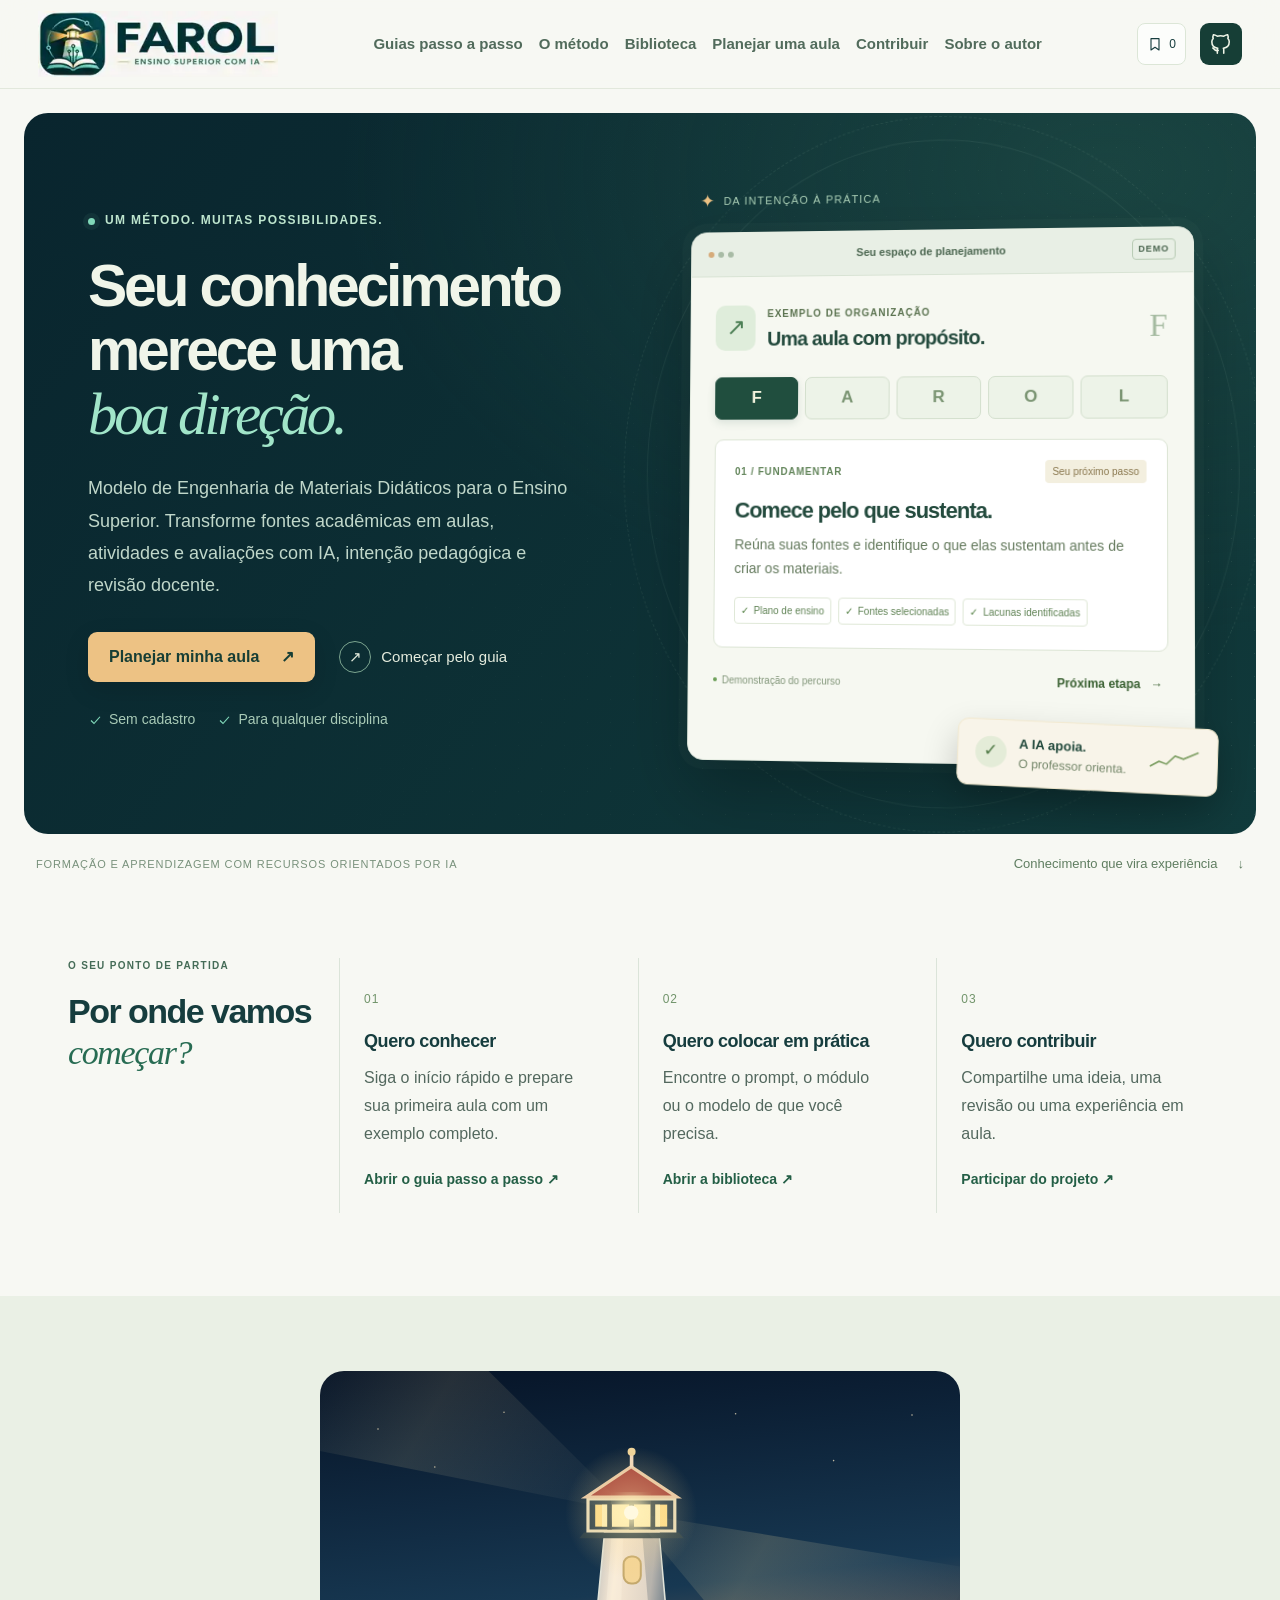
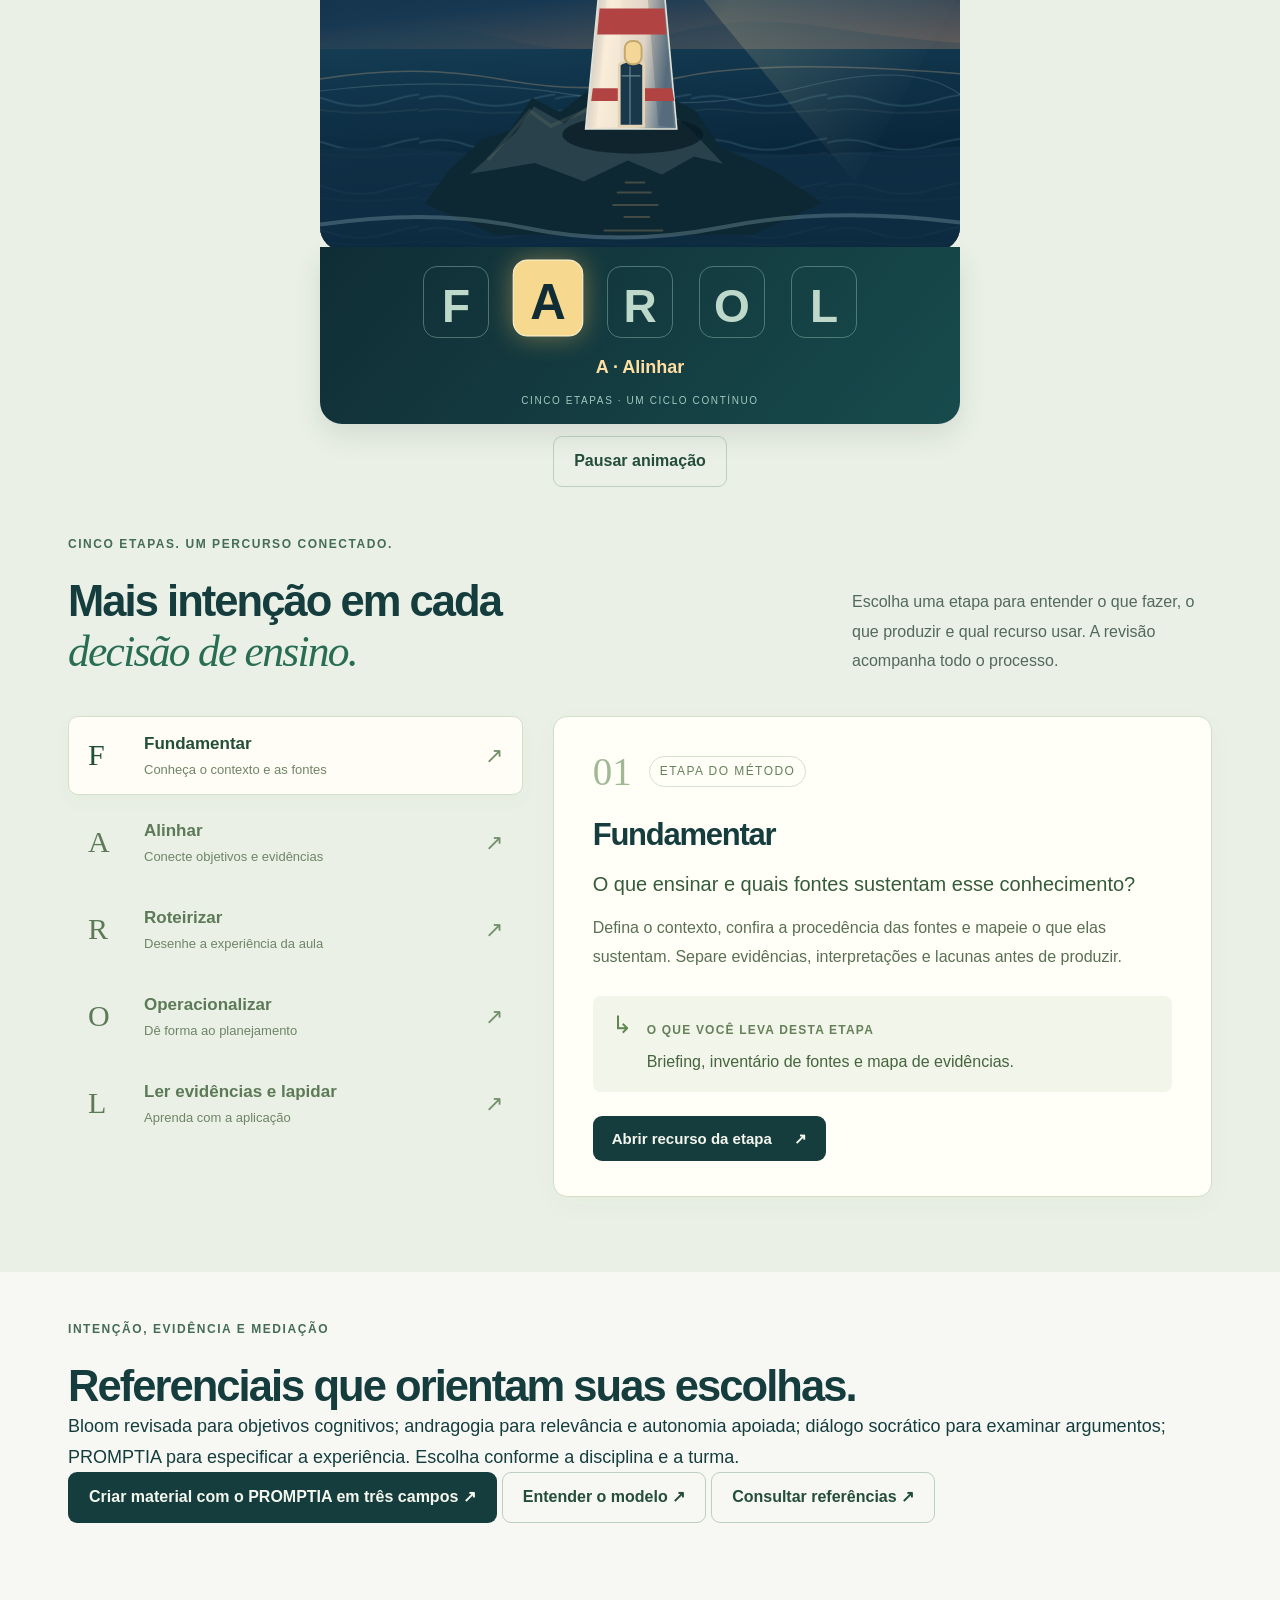
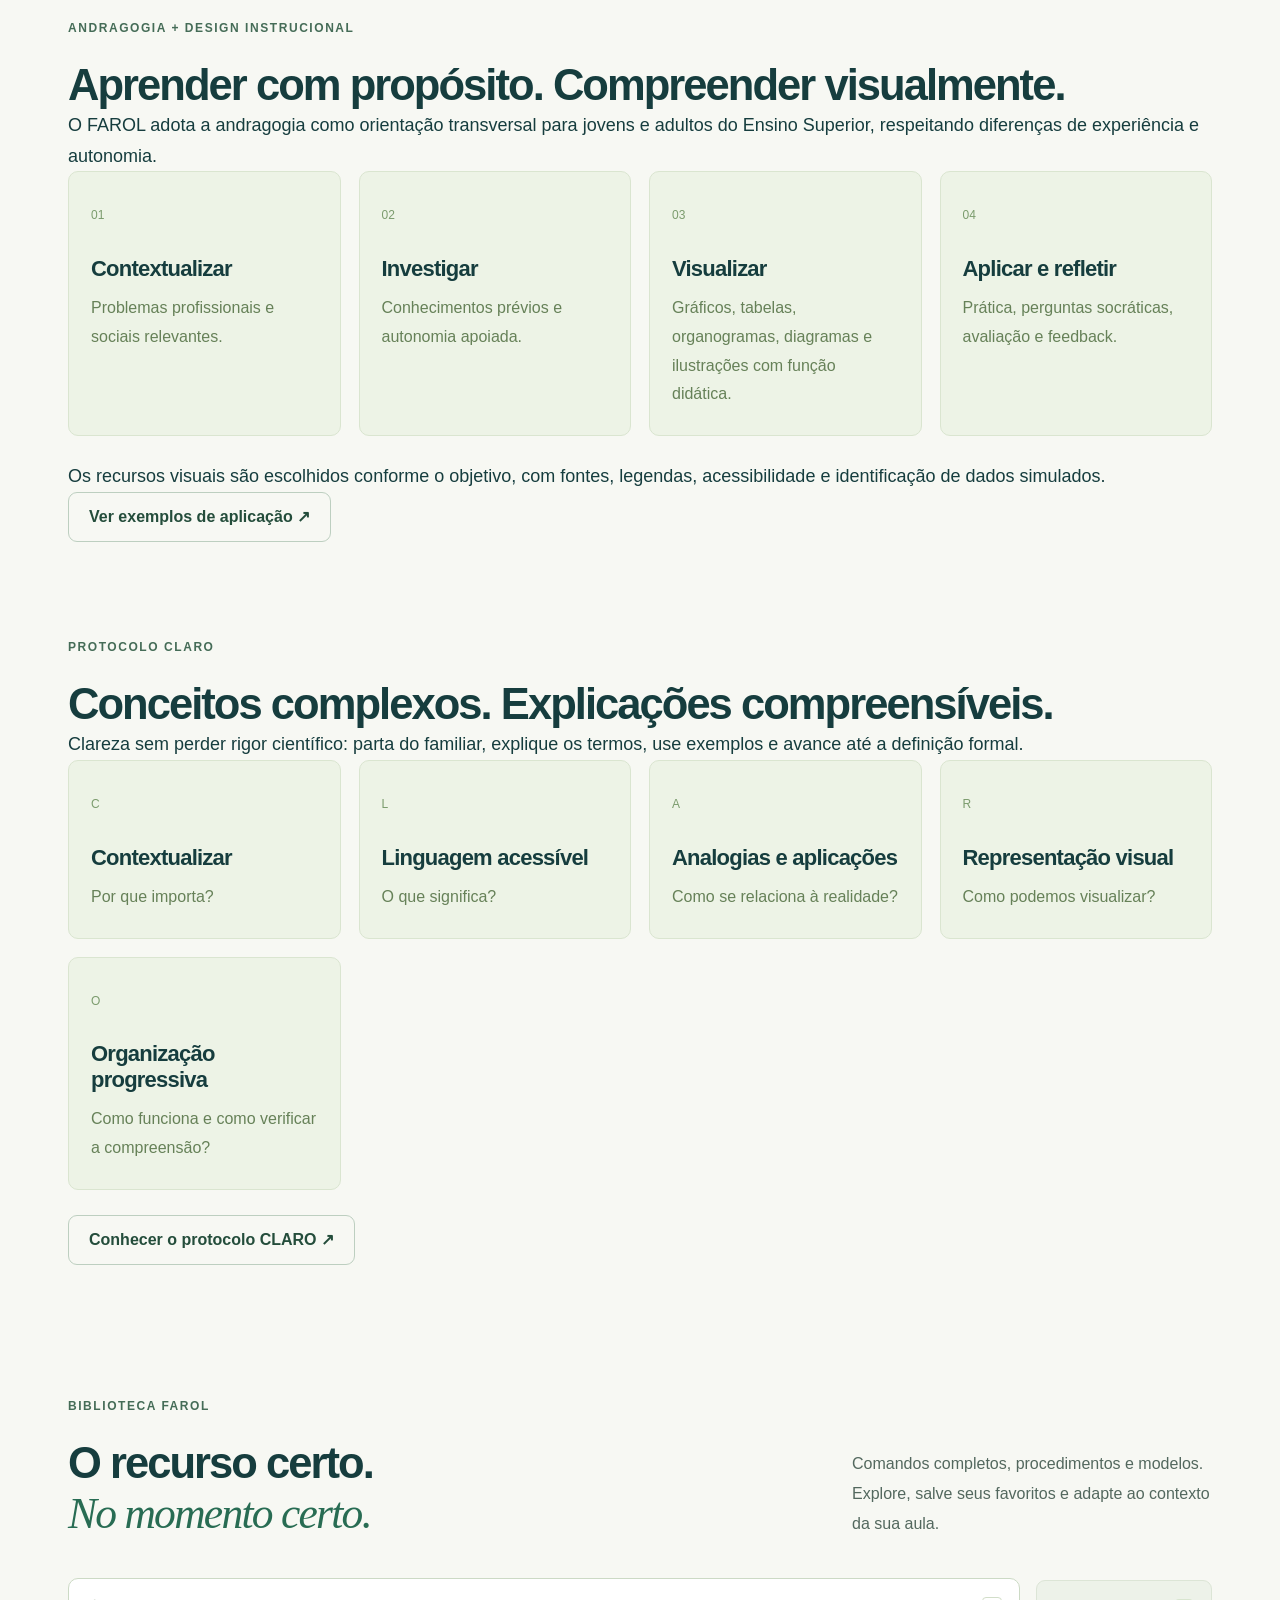
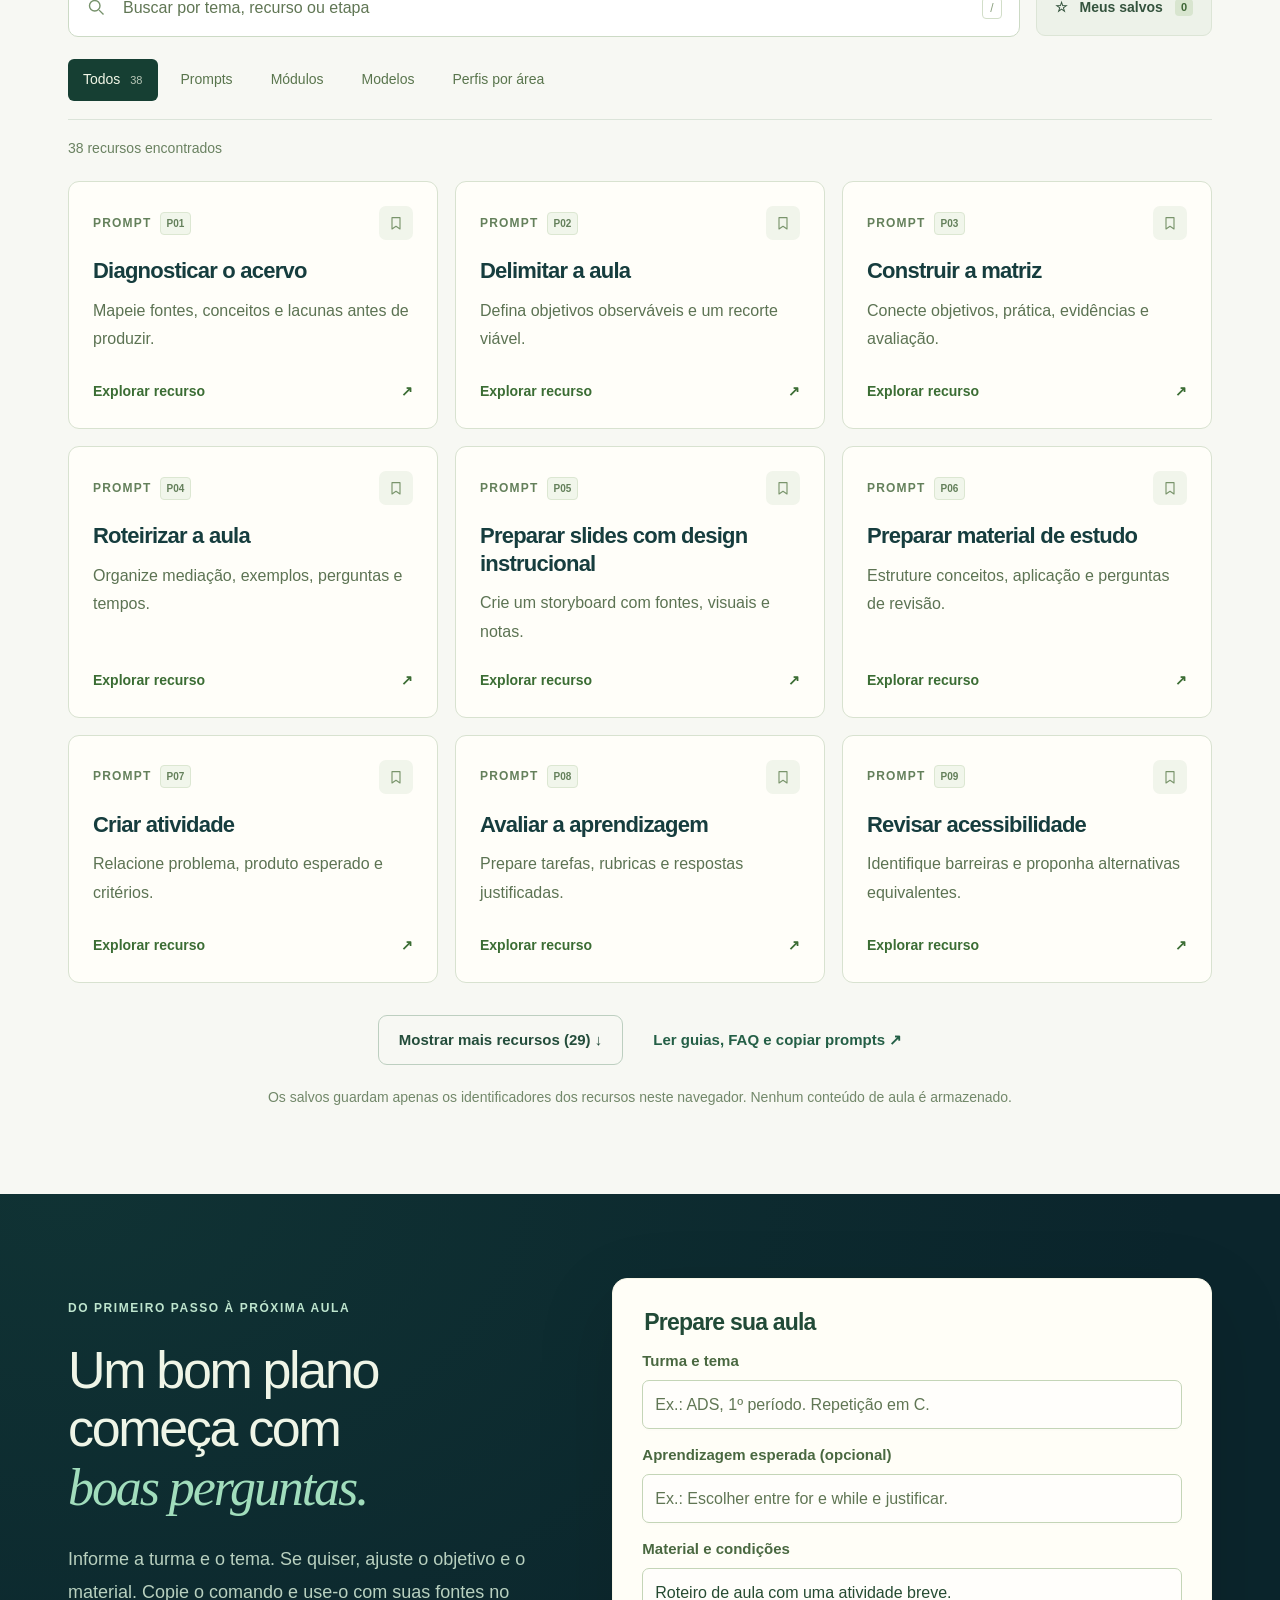
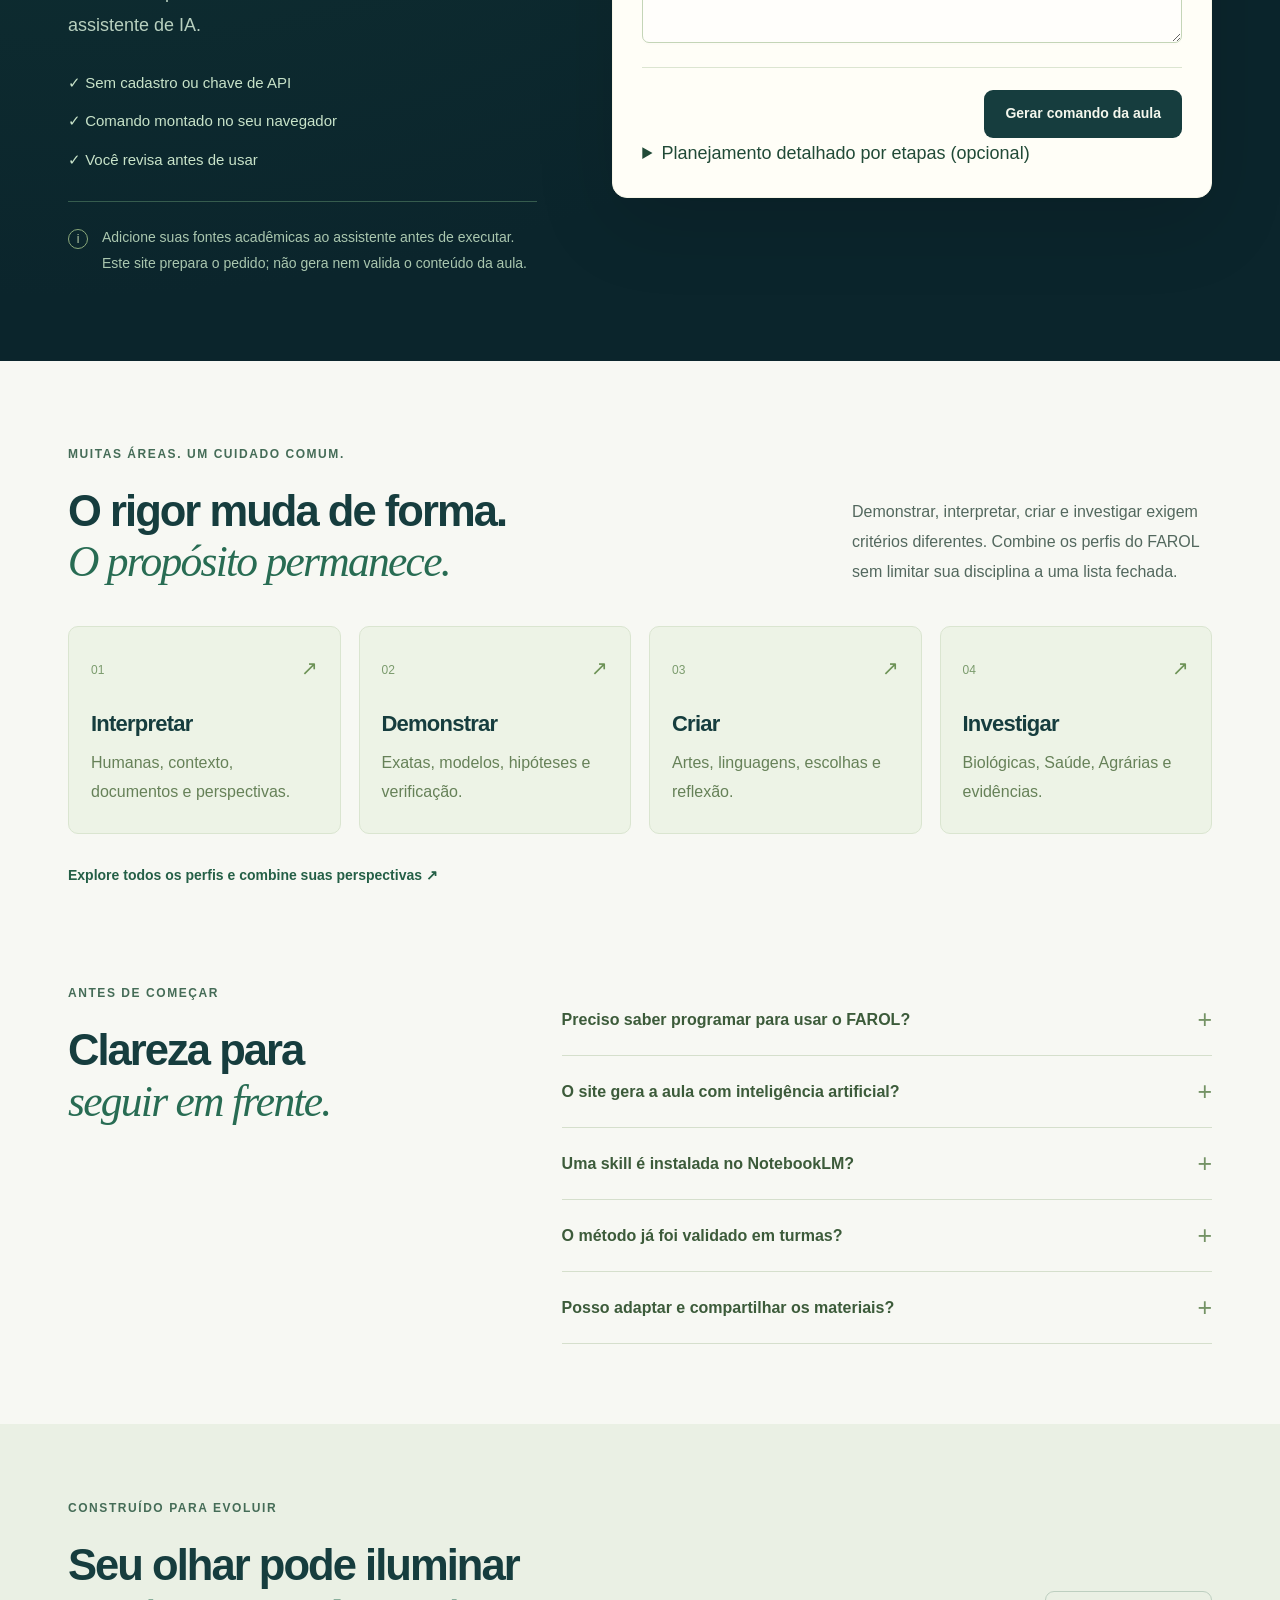
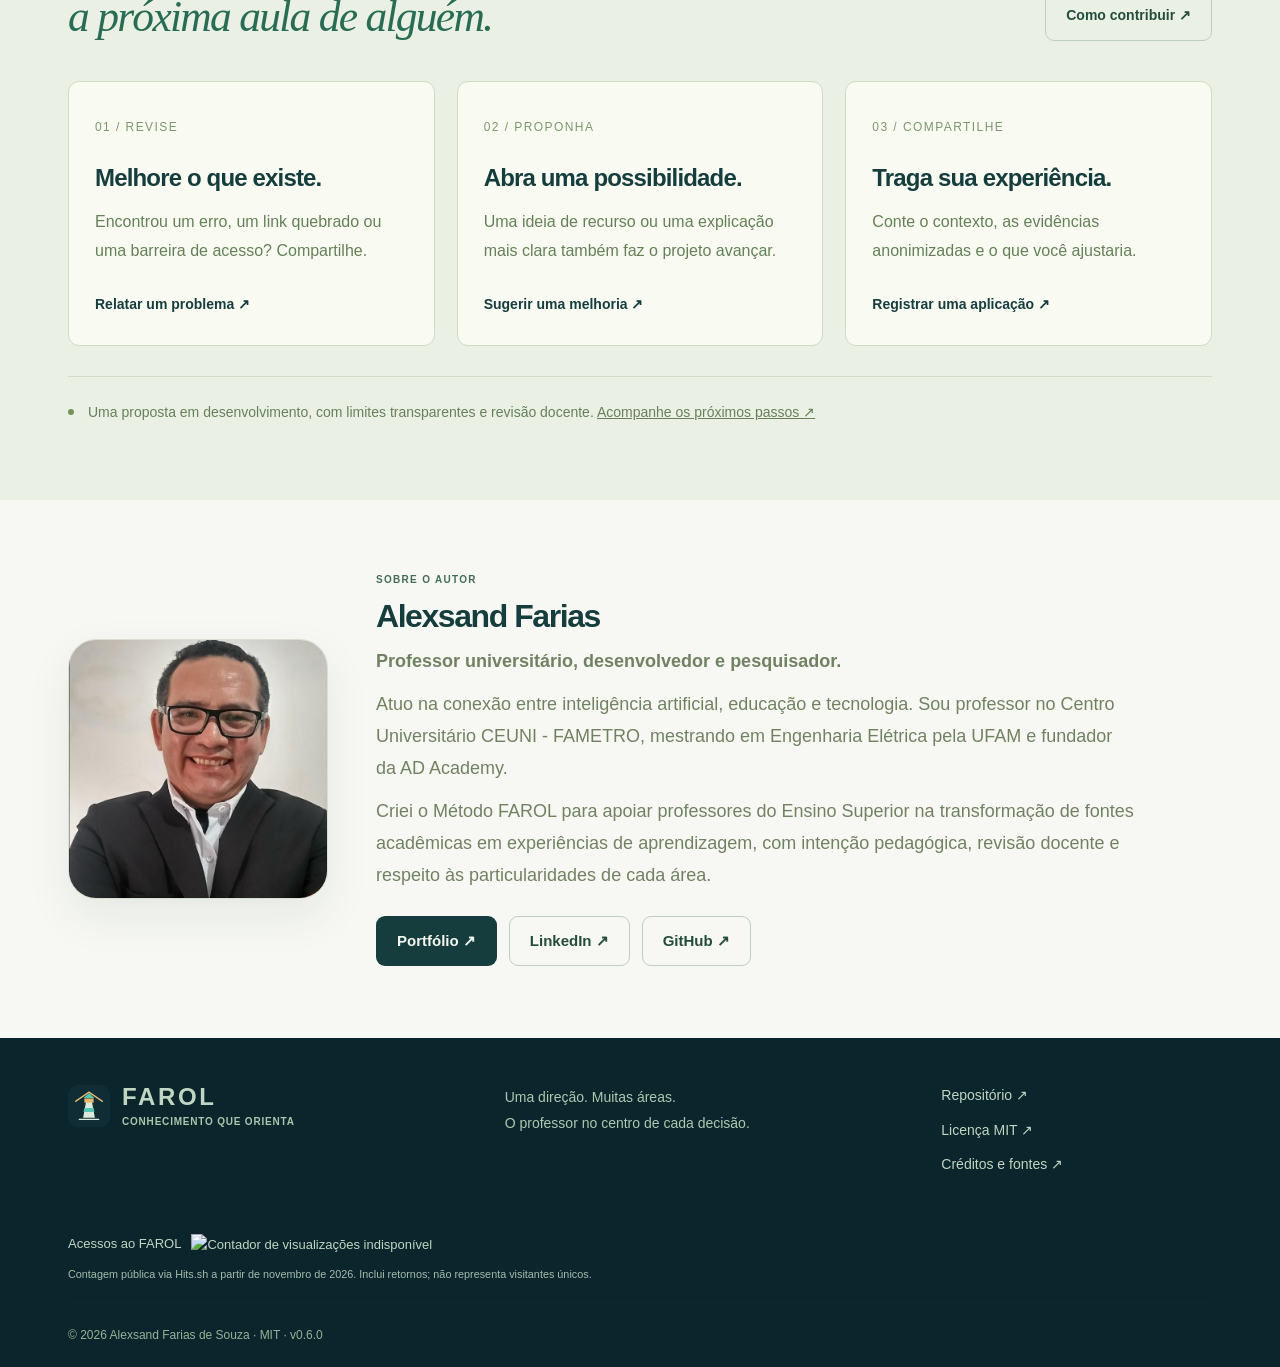
==== commit 92381be5: "feat(portal): synchronize FAROL 0.6.0 and add CLARO regression tests" ====
--- a/docs/site/index.html
+++ b/docs/site/index.html
@@ -1,5 +1,5 @@
 <!doctype html>
-<html lang="pt-BR"><head><meta charset="utf-8"><meta name="viewport" content="width=device-width,initial-scale=1"><title>Método FAROL | Engenharia de Materiais Didáticos</title><meta name="description" content="Modelo de Engenharia de Materiais Didáticos para o Ensino Superior: guias, prompts, Bloom, andragogia, diálogo socrático e PROMPTIA com revisão docente."><meta name="theme-color" content="#102f35"><link rel="icon" href="favicon.svg"><link rel="stylesheet" href="styles.css?v=0.5.3"><script src="planner.js?v=claro-1" defer></script><script src="app.js?v=aula-direta" defer></script></head>
+<html lang="pt-BR"><head><meta charset="utf-8"><meta name="viewport" content="width=device-width,initial-scale=1"><title>Método FAROL | Engenharia de Materiais Didáticos</title><meta name="description" content="Modelo de Engenharia de Materiais Didáticos para o Ensino Superior: guias, prompts, Bloom, andragogia, diálogo socrático e PROMPTIA com revisão docente."><meta name="theme-color" content="#102f35"><link rel="icon" href="favicon.svg"><link rel="stylesheet" href="styles.css?v=0.6.0"><script src="planner.js?v=0.6.0" defer></script><script src="app.js?v=aula-direta" defer></script></head>
 <body>
 <a class="skip-link" href="#conteudo">Pular para o conteúdo</a>
 <header class="site-header"><div class="nav-shell"><a class="brand" href="#inicio" aria-label="Método FAROL, início"><img src="assets/farol-logo-premium.svg" width="300" height="83" alt="FAROL - Ensino Superior com IA" style="width:clamp(155px,19vw,240px);height:auto;display:block;object-fit:contain;border-radius:0"></a><nav id="main-nav" class="main-nav" aria-label="Principal"><a href="manual.html">Guias passo a passo</a><a href="#metodo">O método</a><a href="#biblioteca">Biblioteca</a><a href="#planejar">Planejar uma aula</a><a href="#comunidade">Contribuir</a><a href="#sobre-o-autor">Sobre o autor</a></nav><div class="nav-actions"><button class="icon-button saved-shortcut" id="saved-shortcut" aria-label="Ver recursos salvos" title="Recursos salvos"><svg viewBox="0 0 24 24" aria-hidden="true"><path d="M6 4h12v17l-6-4-6 4z"/></svg><span id="saved-count">0</span></button><a class="github-link" href="https://github.com/alexsandsouza/metodofarol" aria-label="Abrir repositório no GitHub"><svg viewBox="0 0 24 24" aria-hidden="true"><path d="M9 19c-4.3 1.3-4.3-2.2-6-2.7M15 22v-3.4c0-1 .1-1.5-.5-2 3.1-.4 6.5-1.5 6.5-7A5.5 5.5 0 0 0 19.5 6 5 5 0 0 0 19.3 2s-1.2-.4-4.2 1.5a14.4 14.4 0 0 0-7.2 0C4.9 1.6 3.7 2 3.7 2A5 5 0 0 0 3.5 6 5.5 5.5 0 0 0 2 9.6c0 5.5 3.4 6.6 6.5 7-.6.5-.6 1.1-.5 2V22"/></svg></a><button id="menu-toggle" class="icon-button menu-toggle" aria-expanded="false" aria-controls="main-nav" aria-label="Abrir menu"><span></span><span></span></button></div></div></header>
@@ -18,7 +18,7 @@
 <section id="comunidade" class="community-section"><div class="section-container"><div class="section-heading"><div><p class="eyebrow">CONSTRUÍDO PARA EVOLUIR</p><h2>Seu olhar pode iluminar<br><em>a próxima aula de alguém.</em></h2></div><a class="button button-outline" href="https://github.com/alexsandsouza/metodofarol/blob/main/CONTRIBUTING.md">Como contribuir ↗</a></div><div class="community-grid"><a href="https://github.com/alexsandsouza/metodofarol/issues/new?template=problema.yml"><span>01 / REVISE</span><h3>Melhore o que existe.</h3><p>Encontrou um erro, um link quebrado ou uma barreira de acesso? Compartilhe.</p><b>Relatar um problema ↗</b></a><a href="https://github.com/alexsandsouza/metodofarol/issues/new?template=melhoria.yml"><span>02 / PROPONHA</span><h3>Abra uma possibilidade.</h3><p>Uma ideia de recurso ou uma explicação mais clara também faz o projeto avançar.</p><b>Sugerir uma melhoria ↗</b></a><a href="https://github.com/alexsandsouza/metodofarol/issues/new?template=aplicacao.yml"><span>03 / COMPARTILHE</span><h3>Traga sua experiência.</h3><p>Conte o contexto, as evidências anonimizadas e o que você ajustaria.</p><b>Registrar uma aplicação ↗</b></a></div><div class="project-note"><span class="pulse-dot" aria-hidden="true"></span><p>Uma proposta em desenvolvimento, com limites transparentes e revisão docente. <a href="https://github.com/alexsandsouza/metodofarol/blob/main/ROADMAP.md">Acompanhe os próximos passos ↗</a></p></div></div></section>
 <section id="sobre-o-autor" class="author-section section-container author-profile" aria-labelledby="author-title"><img class="author-photo" src="assets/foto-alex.jpg" width="640" height="640" alt="Alexsand Farias, autor do Método FAROL" loading="lazy"><div class="author-copy"><p class="eyebrow">SOBRE O AUTOR</p><h2 id="author-title">Alexsand Farias</h2><p class="author-role">Professor universitário, desenvolvedor e pesquisador.</p><p>Atuo na conexão entre inteligência artificial, educação e tecnologia. Sou professor no Centro Universitário CEUNI - FAMETRO, mestrando em Engenharia Elétrica pela UFAM e fundador da AD Academy.</p><p>Criei o Método FAROL para apoiar professores do Ensino Superior na transformação de fontes acadêmicas em experiências de aprendizagem, com intenção pedagógica, revisão docente e respeito às particularidades de cada área.</p><div class="author-links"><a class="button button-ink" href="https://alexsanderfarias.vercel.app/">Portfólio ↗</a><a class="button button-outline" href="https://www.linkedin.com/in/alexsandfarias">LinkedIn ↗</a><a class="button button-outline" href="https://github.com/alexsandsouza">GitHub ↗</a></div></div></section>
 </main>
-<footer class="site-footer"><div class="section-container"><div class="footer-main"><a class="brand footer-brand" href="#inicio"><img src="favicon.svg" alt="" width="42" height="42"><span>FAROL<small>CONHECIMENTO QUE ORIENTA</small></span></a><p>Uma direção. Muitas áreas.<br>O professor no centro de cada decisão.</p><div><a href="https://github.com/alexsandsouza/metodofarol">Repositório ↗</a><a href="https://github.com/alexsandsouza/metodofarol/blob/main/LICENSE">Licença MIT ↗</a><a href="https://github.com/alexsandsouza/metodofarol/blob/main/CREDITOS.md">Créditos e fontes ↗</a></div></div><div class="visitor-counter" style="display:flex;flex-wrap:wrap;align-items:center;gap:10px;padding:18px 0;font-size:13px"><span>Acessos ao FAROL</span><img src="https://hits.sh/alexsandsouza.github.io/metodofarol.svg?label=Visualiza%C3%A7%C3%B5es&amp;color=c6a462&amp;labelColor=102f35" alt="Contador de visualizações indisponível" height="20" referrerpolicy="no-referrer"><small style="flex-basis:100%;opacity:.85">Contagem pública via Hits.sh a partir de novembro de 2026. Inclui retornos; não representa visitantes únicos.</small></div><div class="footer-bottom"><span>© 2026 Alexsand Farias de Souza · MIT · v0.5.0</span></div></div></footer>
+<footer class="site-footer"><div class="section-container"><div class="footer-main"><a class="brand footer-brand" href="#inicio"><img src="favicon.svg" alt="" width="42" height="42"><span>FAROL<small>CONHECIMENTO QUE ORIENTA</small></span></a><p>Uma direção. Muitas áreas.<br>O professor no centro de cada decisão.</p><div><a href="https://github.com/alexsandsouza/metodofarol">Repositório ↗</a><a href="https://github.com/alexsandsouza/metodofarol/blob/main/LICENSE">Licença MIT ↗</a><a href="https://github.com/alexsandsouza/metodofarol/blob/main/CREDITOS.md">Créditos e fontes ↗</a></div></div><div class="visitor-counter" style="display:flex;flex-wrap:wrap;align-items:center;gap:10px;padding:18px 0;font-size:13px"><span>Acessos ao FAROL</span><img src="https://hits.sh/alexsandsouza.github.io/metodofarol.svg?label=Visualiza%C3%A7%C3%B5es&amp;color=c6a462&amp;labelColor=102f35" alt="Contador de visualizações indisponível" height="20" referrerpolicy="no-referrer"><small style="flex-basis:100%;opacity:.85">Contagem pública via Hits.sh a partir de novembro de 2026. Inclui retornos; não representa visitantes únicos.</small></div><div class="footer-bottom"><span>© 2026 Alexsand Farias de Souza · MIT · v0.6.0</span></div></div></footer>
 <div class="toast" id="toast" role="status" hidden></div>
 <script>
 (()=>{
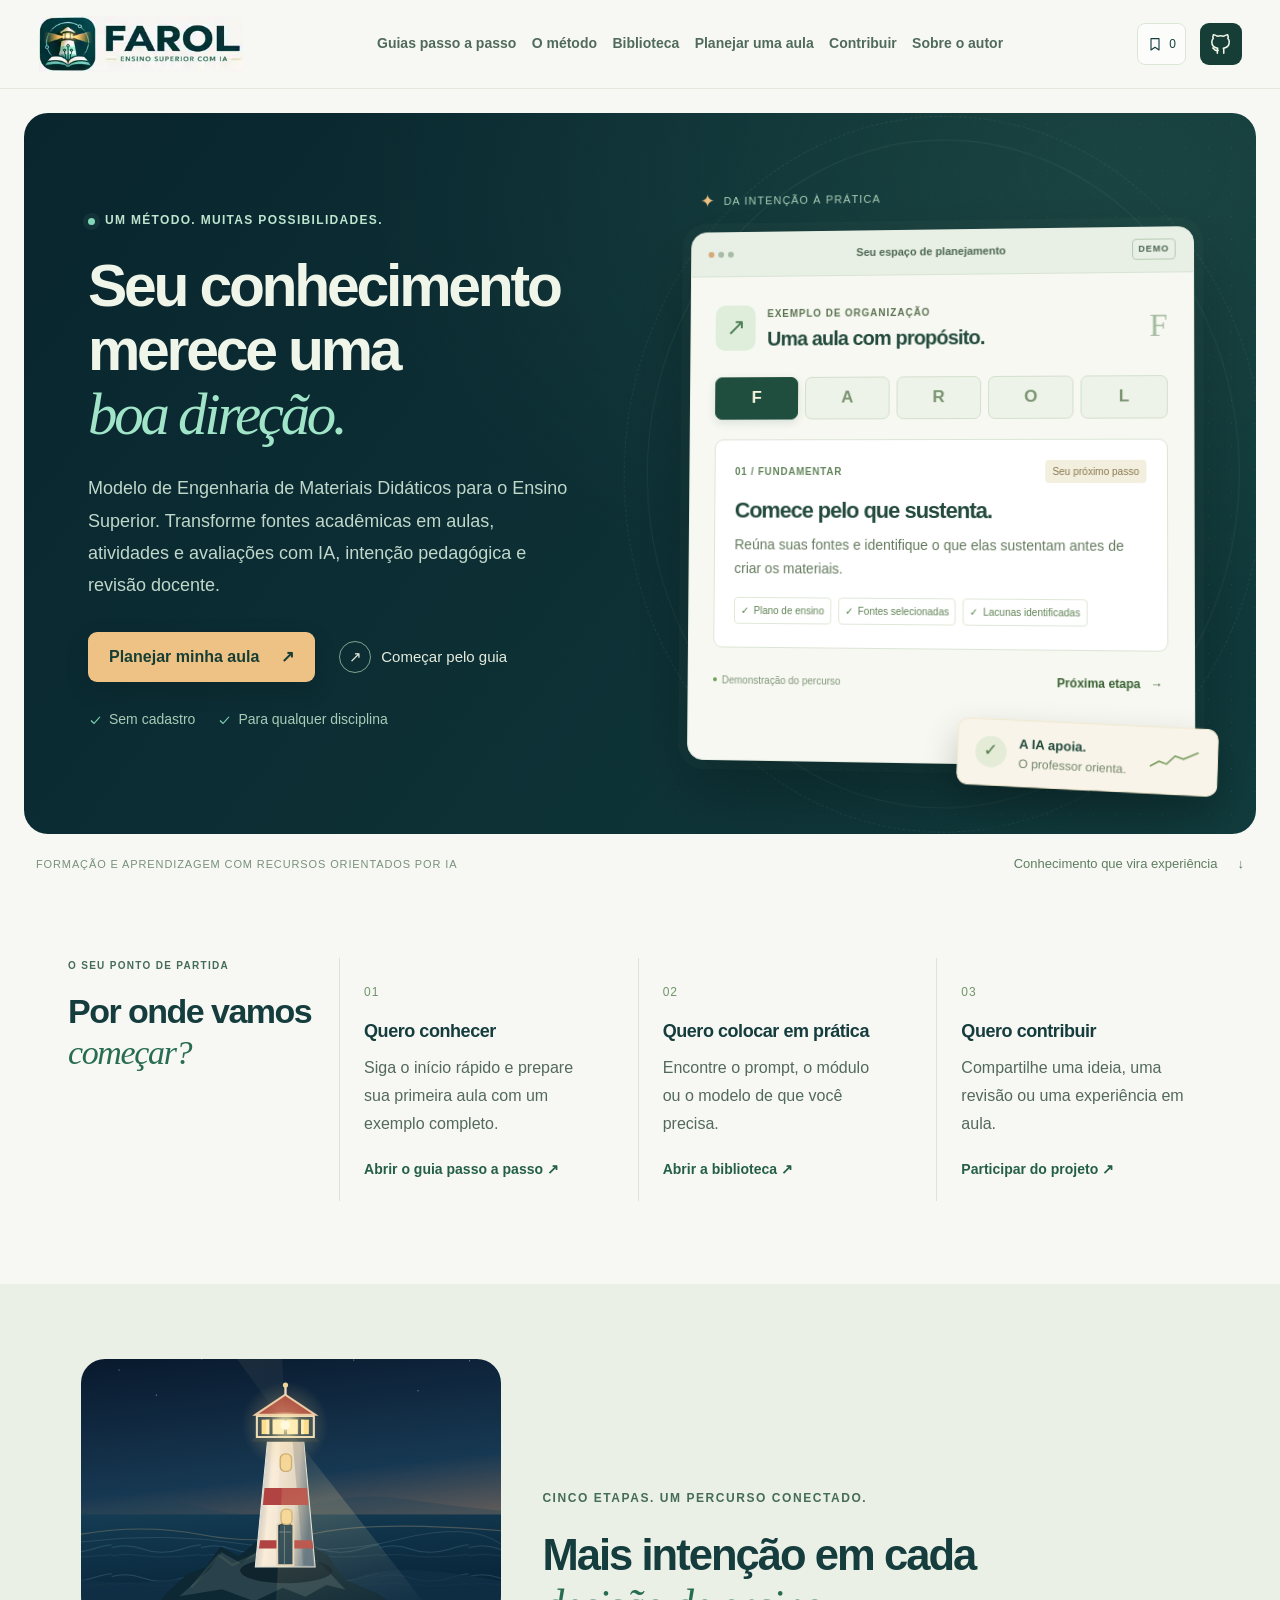
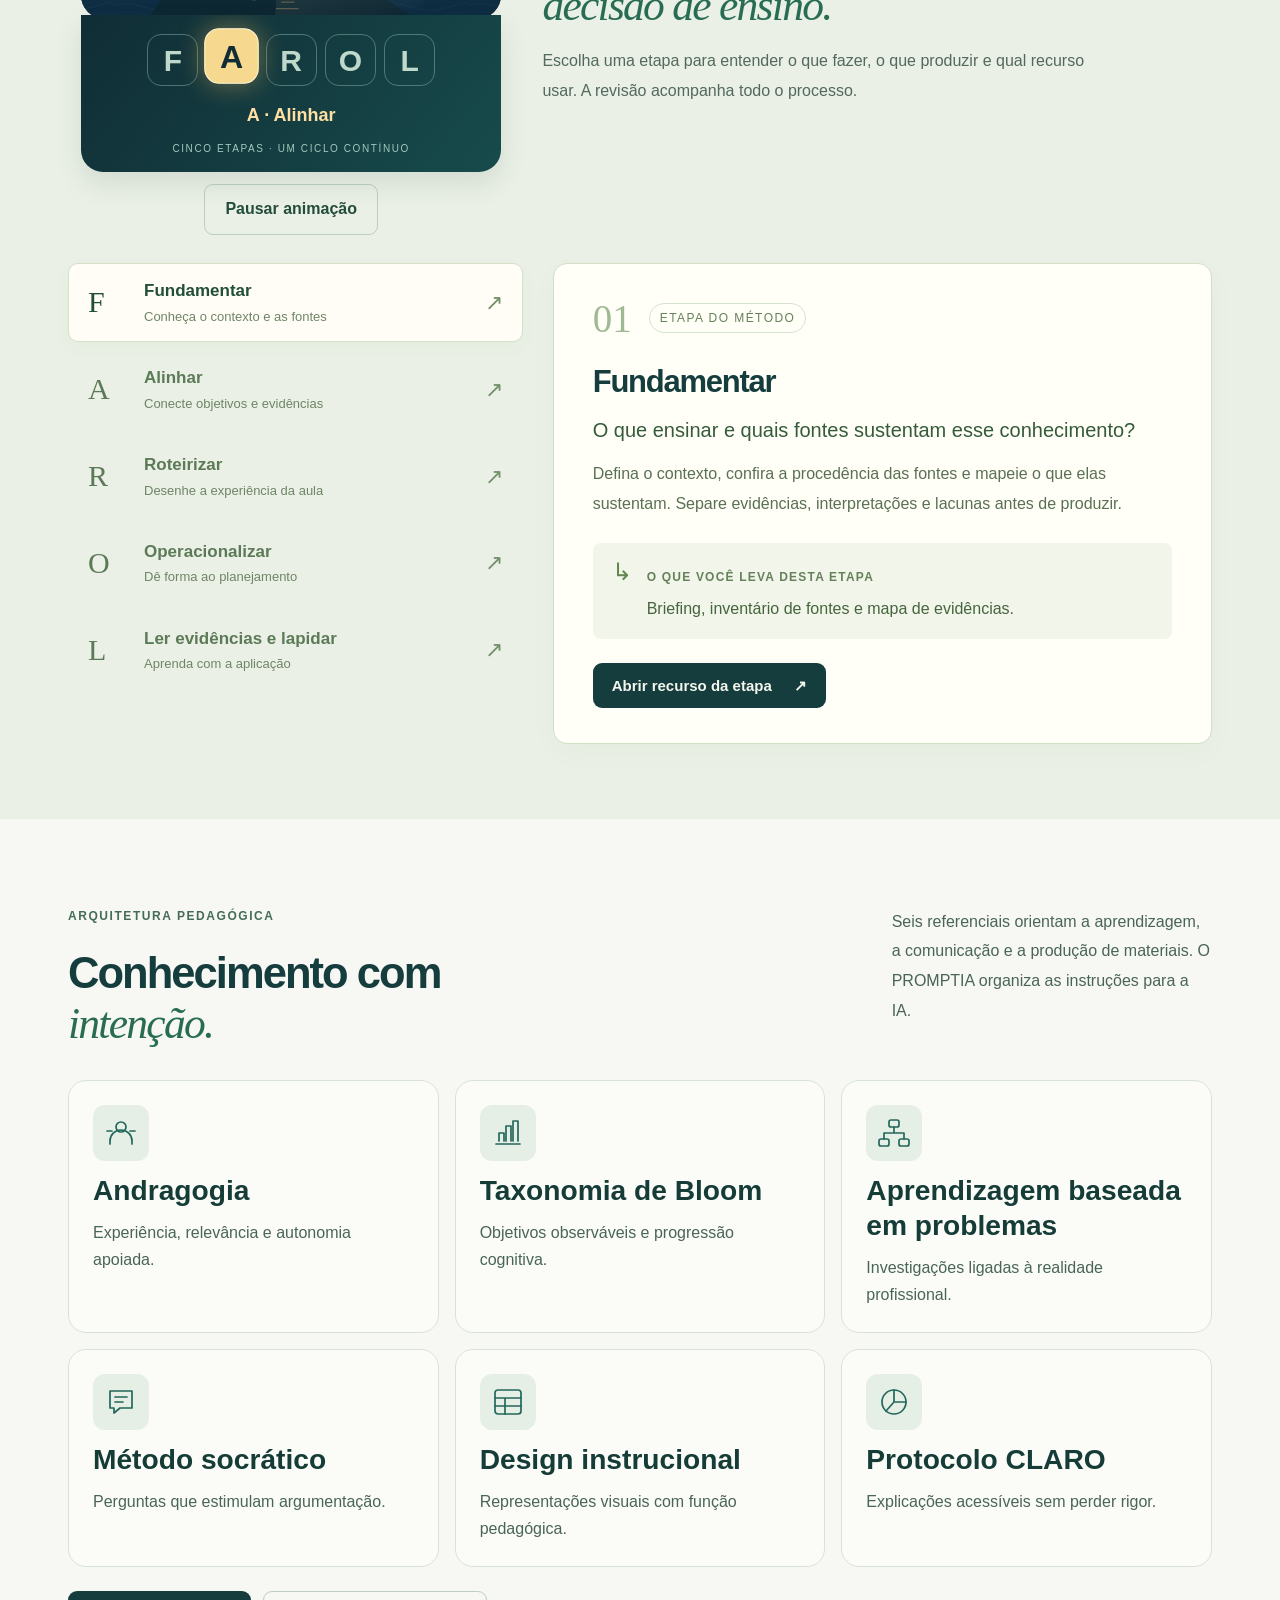
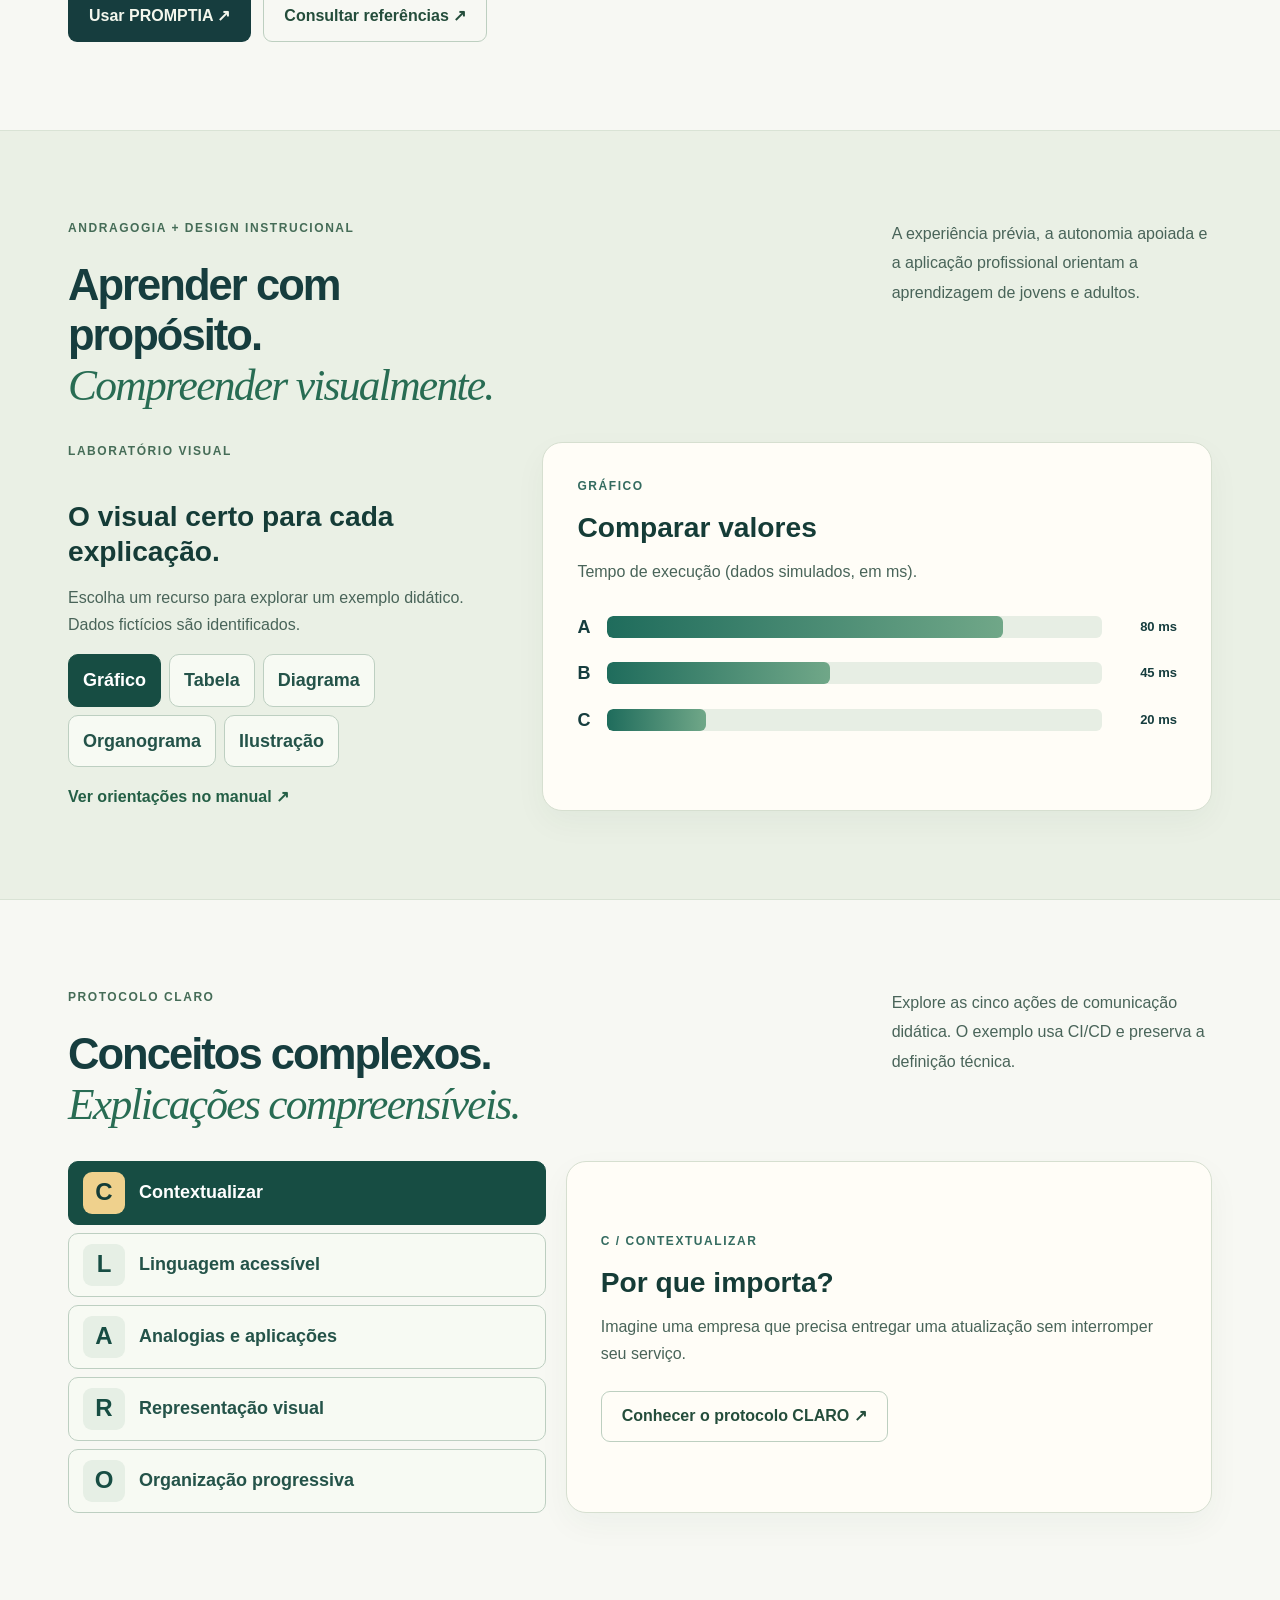
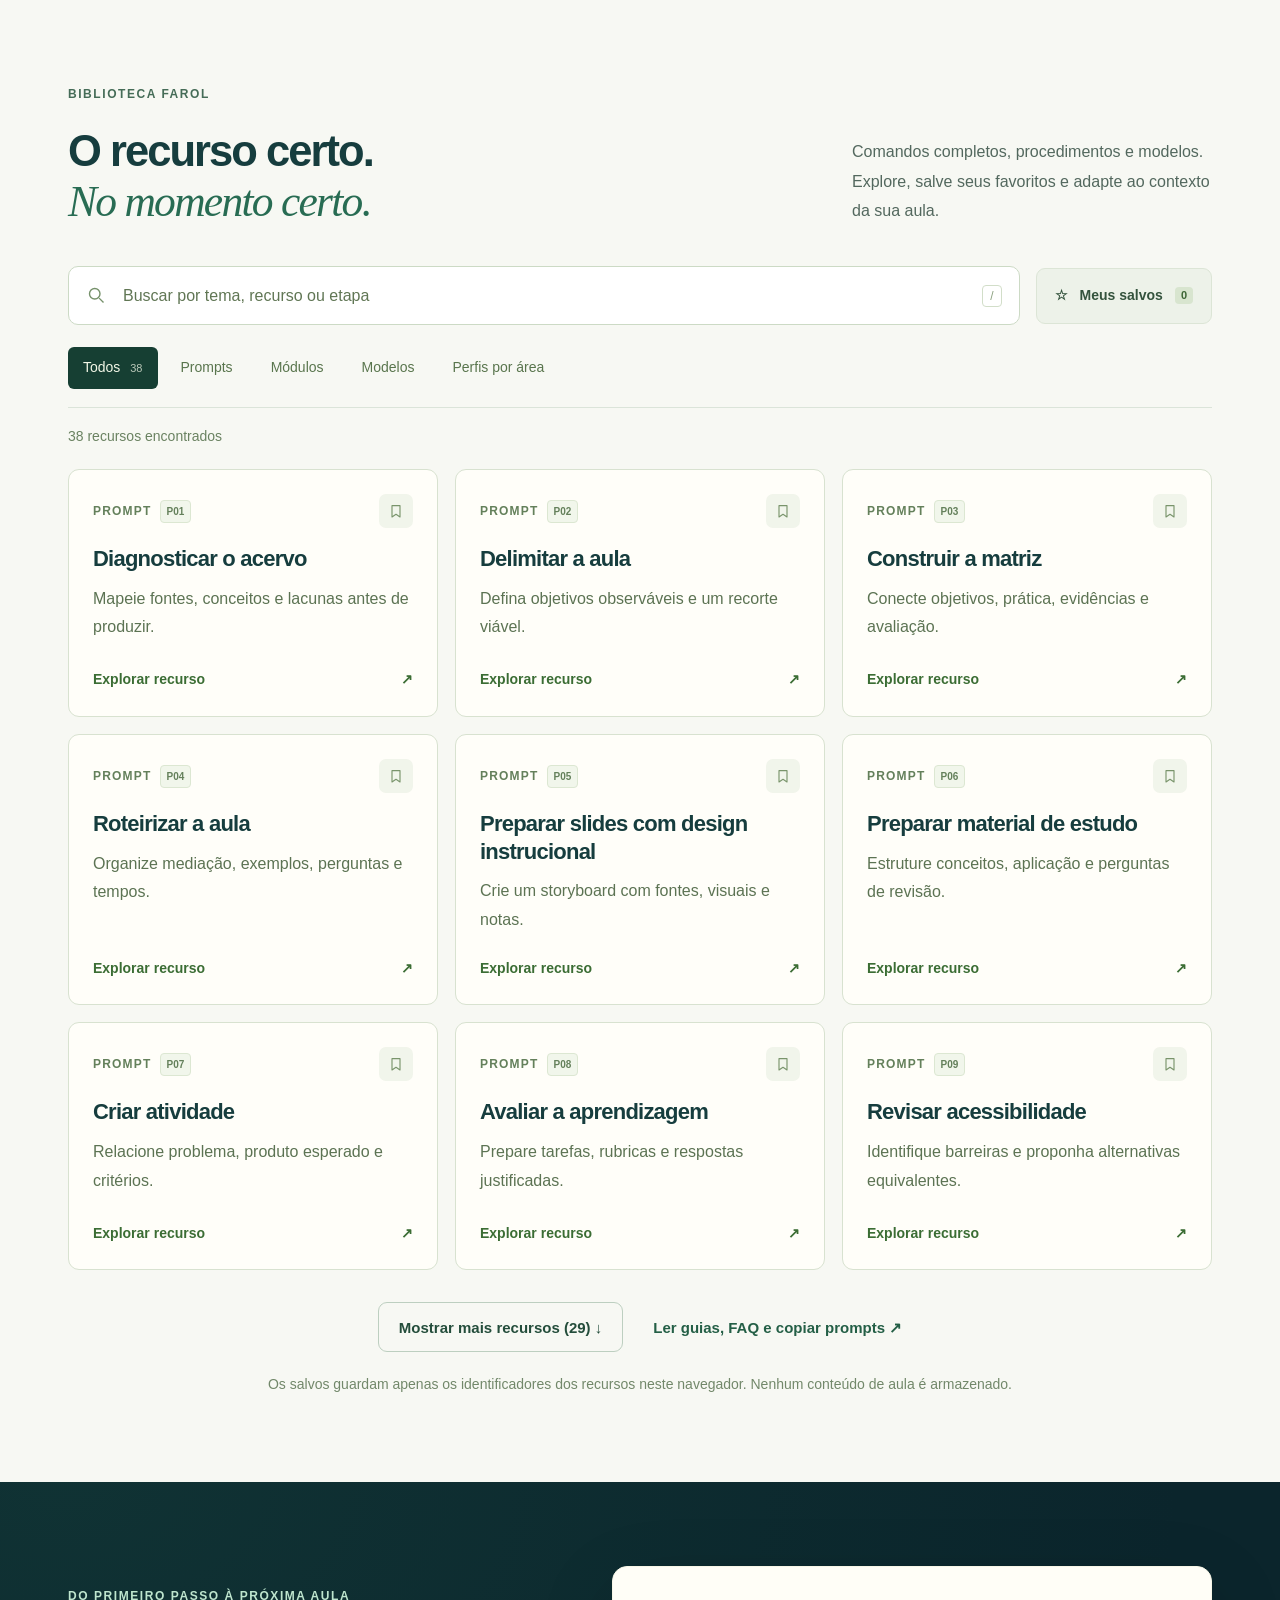
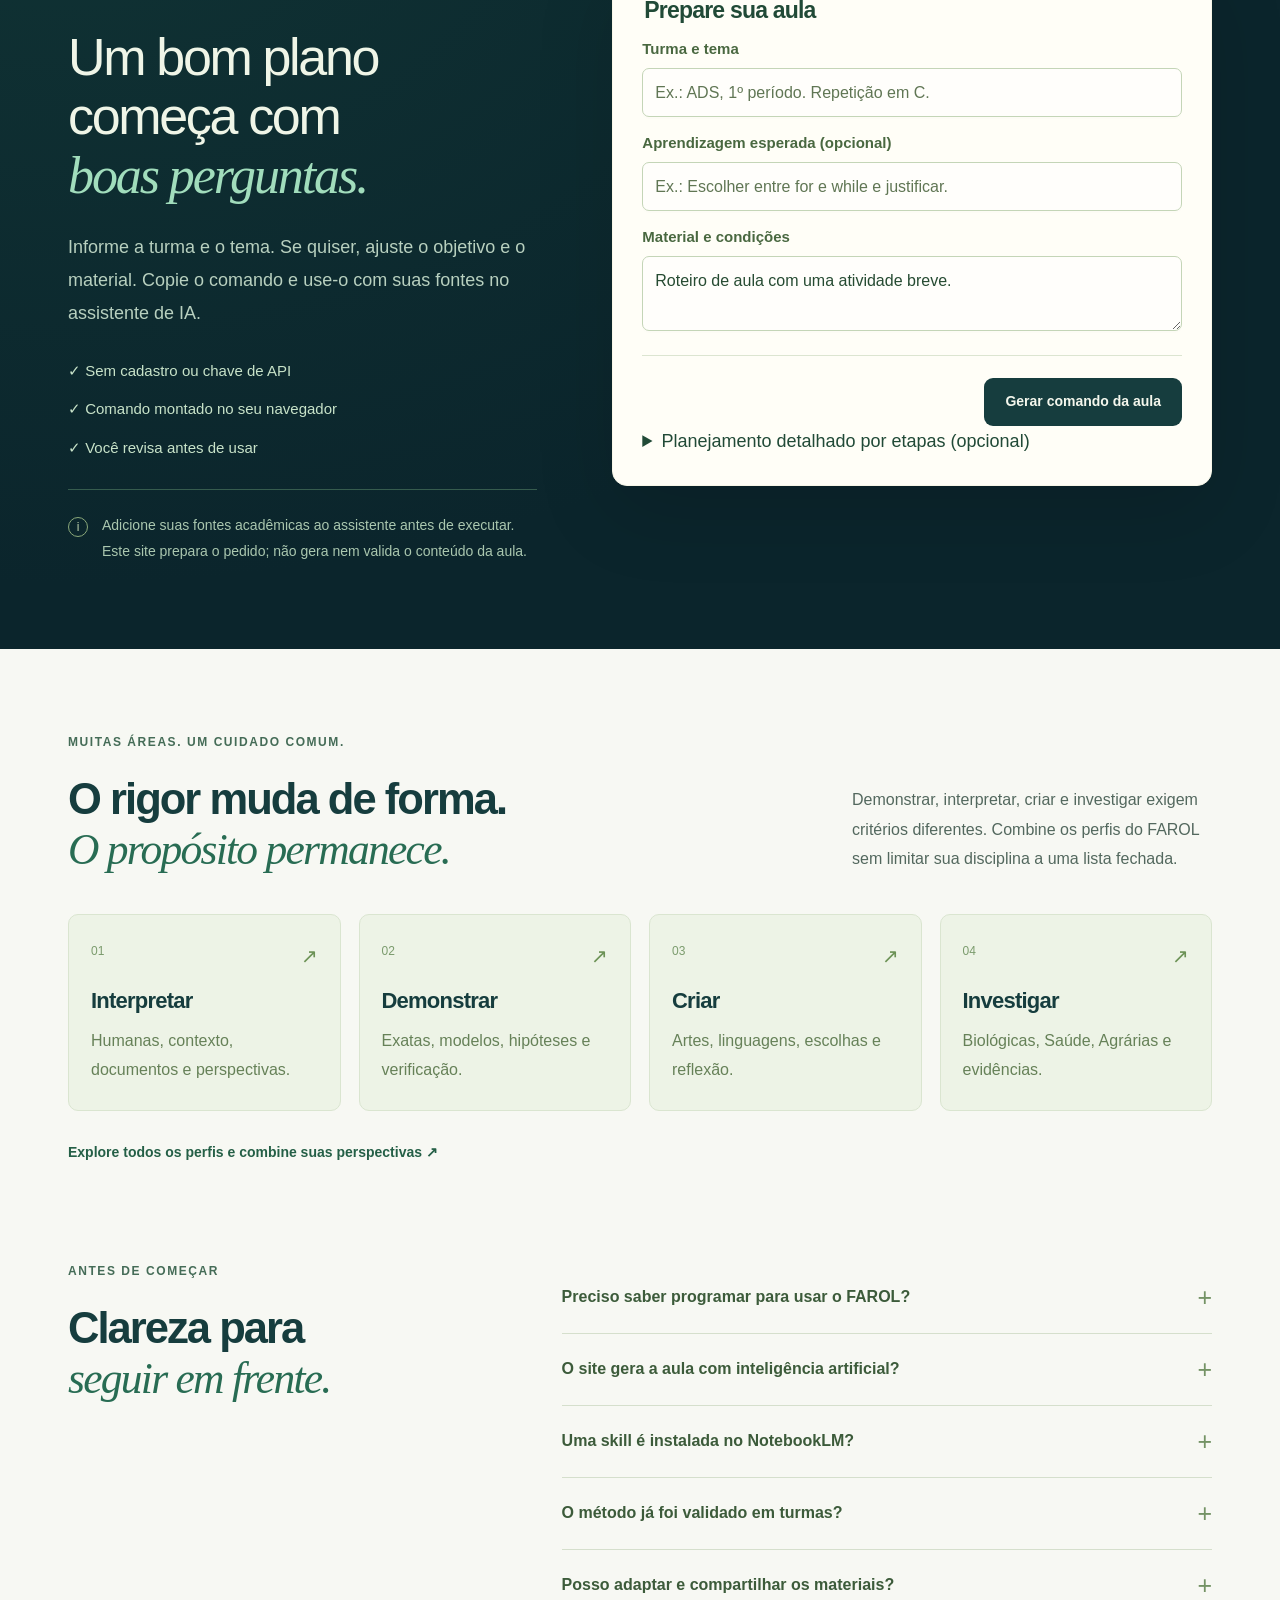
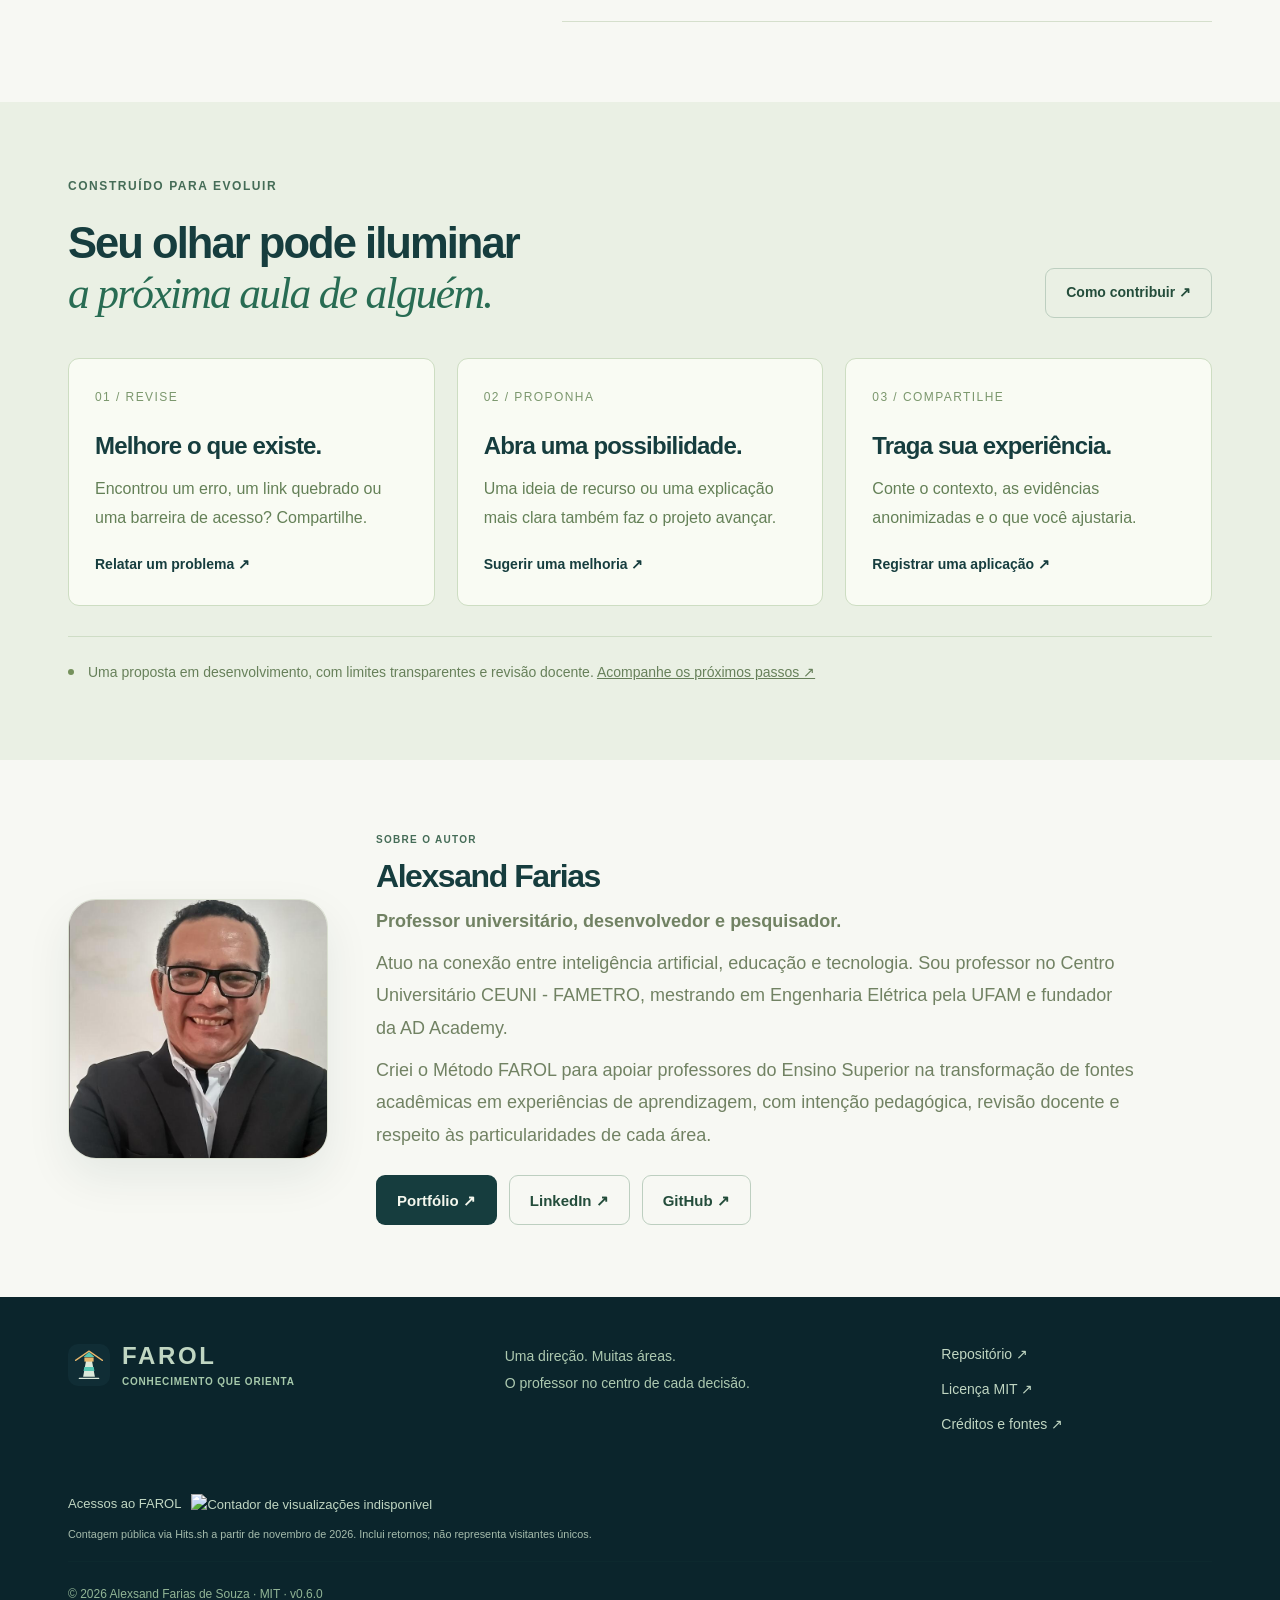
==== commit e6bc4da0: "feat(portal): premium aligned layout and interactive teaching demos" ====
--- a/docs/site/index.html
+++ b/docs/site/index.html
@@ -1,16 +1,16 @@
 <!doctype html>
-<html lang="pt-BR"><head><meta charset="utf-8"><meta name="viewport" content="width=device-width,initial-scale=1"><title>Método FAROL | Engenharia de Materiais Didáticos</title><meta name="description" content="Modelo de Engenharia de Materiais Didáticos para o Ensino Superior: guias, prompts, Bloom, andragogia, diálogo socrático e PROMPTIA com revisão docente."><meta name="theme-color" content="#102f35"><link rel="icon" href="favicon.svg"><link rel="stylesheet" href="styles.css?v=0.6.0"><script src="planner.js?v=0.6.0" defer></script><script src="app.js?v=aula-direta" defer></script></head>
+<html lang="pt-BR"><head><meta charset="utf-8"><meta name="viewport" content="width=device-width,initial-scale=1"><title>Método FAROL | Engenharia de Materiais Didáticos</title><meta name="description" content="Modelo de Engenharia de Materiais Didáticos para o Ensino Superior: guias, prompts, Bloom, andragogia, diálogo socrático e PROMPTIA com revisão docente."><meta name="theme-color" content="#102f35"><link rel="icon" href="favicon.svg"><link rel="stylesheet" href="styles.css?v=layout-20261127"><script src="planner.js?v=0.6.0" defer></script><script src="app.js?v=layout-20261127" defer></script></head>
 <body>
 <a class="skip-link" href="#conteudo">Pular para o conteúdo</a>
-<header class="site-header"><div class="nav-shell"><a class="brand" href="#inicio" aria-label="Método FAROL, início"><img src="assets/farol-logo-premium.svg" width="300" height="83" alt="FAROL - Ensino Superior com IA" style="width:clamp(155px,19vw,240px);height:auto;display:block;object-fit:contain;border-radius:0"></a><nav id="main-nav" class="main-nav" aria-label="Principal"><a href="manual.html">Guias passo a passo</a><a href="#metodo">O método</a><a href="#biblioteca">Biblioteca</a><a href="#planejar">Planejar uma aula</a><a href="#comunidade">Contribuir</a><a href="#sobre-o-autor">Sobre o autor</a></nav><div class="nav-actions"><button class="icon-button saved-shortcut" id="saved-shortcut" aria-label="Ver recursos salvos" title="Recursos salvos"><svg viewBox="0 0 24 24" aria-hidden="true"><path d="M6 4h12v17l-6-4-6 4z"/></svg><span id="saved-count">0</span></button><a class="github-link" href="https://github.com/alexsandsouza/metodofarol" aria-label="Abrir repositório no GitHub"><svg viewBox="0 0 24 24" aria-hidden="true"><path d="M9 19c-4.3 1.3-4.3-2.2-6-2.7M15 22v-3.4c0-1 .1-1.5-.5-2 3.1-.4 6.5-1.5 6.5-7A5.5 5.5 0 0 0 19.5 6 5 5 0 0 0 19.3 2s-1.2-.4-4.2 1.5a14.4 14.4 0 0 0-7.2 0C4.9 1.6 3.7 2 3.7 2A5 5 0 0 0 3.5 6 5.5 5.5 0 0 0 2 9.6c0 5.5 3.4 6.6 6.5 7-.6.5-.6 1.1-.5 2V22"/></svg></a><button id="menu-toggle" class="icon-button menu-toggle" aria-expanded="false" aria-controls="main-nav" aria-label="Abrir menu"><span></span><span></span></button></div></div></header>
+<header class="site-header"><div class="nav-shell"><a class="brand" href="#inicio" aria-label="Método FAROL, início"><img src="assets/farol-logo-premium.svg" width="300" height="83" alt="FAROL - Ensino Superior com IA"></a><nav id="main-nav" class="main-nav" aria-label="Principal"><a href="manual.html">Guias passo a passo</a><a href="#metodo">O método</a><a href="#biblioteca">Biblioteca</a><a href="#planejar">Planejar uma aula</a><a href="#comunidade">Contribuir</a><a href="#sobre-o-autor">Sobre o autor</a></nav><div class="nav-actions"><button class="icon-button saved-shortcut" id="saved-shortcut" aria-label="Ver recursos salvos" title="Recursos salvos"><svg viewBox="0 0 24 24" aria-hidden="true"><path d="M6 4h12v17l-6-4-6 4z"/></svg><span id="saved-count">0</span></button><a class="github-link" href="https://github.com/alexsandsouza/metodofarol" aria-label="Abrir repositório no GitHub"><svg viewBox="0 0 24 24" aria-hidden="true"><path d="M9 19c-4.3 1.3-4.3-2.2-6-2.7M15 22v-3.4c0-1 .1-1.5-.5-2 3.1-.4 6.5-1.5 6.5-7A5.5 5.5 0 0 0 19.5 6 5 5 0 0 0 19.3 2s-1.2-.4-4.2 1.5a14.4 14.4 0 0 0-7.2 0C4.9 1.6 3.7 2 3.7 2A5 5 0 0 0 3.5 6 5.5 5.5 0 0 0 2 9.6c0 5.5 3.4 6.6 6.5 7-.6.5-.6 1.1-.5 2V22"/></svg></a><button id="menu-toggle" class="icon-button menu-toggle" aria-expanded="false" aria-controls="main-nav" aria-label="Abrir menu"><span></span><span></span></button></div></div></header>
 <main id="conteudo">
 <section id="inicio" class="hero-shell"><div class="hero"><div class="hero-grain" aria-hidden="true"></div><div class="hero-copy"><p class="eyebrow light"><span class="pulse-dot"></span> UM MÉTODO. MUITAS POSSIBILIDADES.</p><h1>Seu conhecimento<br>merece uma<br><em>boa direção.</em></h1><p class="hero-description">Modelo de Engenharia de Materiais Didáticos para o Ensino Superior. Transforme fontes acadêmicas em aulas, atividades e avaliações com IA, intenção pedagógica e revisão docente.</p><div class="hero-actions"><a class="button button-gold" href="#planejar">Planejar minha aula <span aria-hidden="true">↗</span></a><a class="hero-secondary" href="manual.html"><span class="play-ring" aria-hidden="true">↗</span> Começar pelo guia</a></div><div class="hero-assurance"><span><svg viewBox="0 0 20 20" aria-hidden="true"><path d="m4 10 4 4 8-9"/></svg>Sem cadastro</span><span><svg viewBox="0 0 20 20" aria-hidden="true"><path d="m4 10 4 4 8-9"/></svg>Para qualquer disciplina</span></div></div>
 <div class="hero-demo" aria-label="Demonstração interativa das etapas FAROL"><div class="demo-orbit" aria-hidden="true"></div><div class="demo-label"><span class="tiny-star" aria-hidden="true">✦</span> DA INTENÇÃO À PRÁTICA</div><div class="demo-window"><div class="window-bar"><div class="window-dots" aria-hidden="true"><i></i><i></i><i></i></div><span>Seu espaço de planejamento</span><span class="window-badge">DEMO</span></div><div class="demo-content"><div class="demo-context"><span class="doc-icon" aria-hidden="true">↗</span><div><small>EXEMPLO DE ORGANIZAÇÃO</small><h2>Uma aula com propósito.</h2></div><span class="demo-mark" aria-hidden="true">F</span></div><div class="mini-stages" aria-label="Escolher etapa na demonstração"><button data-stage="0" aria-pressed="true" aria-label="Fundamentar">F</button><button data-stage="1" aria-pressed="false" aria-label="Alinhar">A</button><button data-stage="2" aria-pressed="false" aria-label="Roteirizar">R</button><button data-stage="3" aria-pressed="false" aria-label="Operacionalizar">O</button><button data-stage="4" aria-pressed="false" aria-label="Ler evidências e lapidar">L</button></div><div class="demo-stage"><div class="demo-stage-top"><span id="demo-code">01 / FUNDAMENTAR</span><span class="demo-stage-tag">Seu próximo passo</span></div><h3 id="demo-title">Comece pelo que sustenta.</h3><p id="demo-description">Reúna suas fontes e identifique o que elas sustentam antes de criar os materiais.</p><div class="demo-checks" id="demo-checks"><span>Plano de ensino</span><span>Fontes selecionadas</span><span>Lacunas identificadas</span></div></div><div class="demo-footer"><span><i aria-hidden="true"></i> Demonstração do percurso</span><button id="hero-next">Próxima etapa <span aria-hidden="true">→</span></button></div></div></div><div class="floating-note"><span class="floating-icon" aria-hidden="true">✓</span><div><b>A IA apoia.</b><span>O professor orienta.</span></div><svg viewBox="0 0 60 25" aria-hidden="true"><path d="m2 20 10-6 9 3 10-10 10 3L58 2"/></svg></div></div></div><div class="hero-bottom"><span>FORMAÇÃO E APRENDIZAGEM COM RECURSOS ORIENTADOS POR IA</span><a href="#metodo">Conhecimento que vira experiência <span aria-hidden="true">↓</span></a></div></section>
 <section class="entry-section section-container" aria-labelledby="entry-title"><div class="entry-intro"><p class="eyebrow">O SEU PONTO DE PARTIDA</p><h2 id="entry-title">Por onde vamos <br><em>começar?</em></h2></div><a class="entry-card" href="manual.html#comece"><span class="entry-icon" aria-hidden="true">01</span><h3>Quero conhecer</h3><p>Siga o início rápido e prepare sua primeira aula com um exemplo completo.</p><span class="arrow-link">Abrir o guia passo a passo ↗</span></a><a class="entry-card" href="#biblioteca"><span class="entry-icon" aria-hidden="true">02</span><h3>Quero colocar em prática</h3><p>Encontre o prompt, o módulo ou o modelo de que você precisa.</p><span class="arrow-link">Abrir a biblioteca ↗</span></a><a class="entry-card" href="#comunidade"><span class="entry-icon" aria-hidden="true">03</span><h3>Quero contribuir</h3><p>Compartilhe uma ideia, uma revisão ou uma experiência em aula.</p><span class="arrow-link">Participar do projeto ↗</span></a></section>
-<section id="metodo" class="method-section"><div class="section-container"><figure class="farol-cycle-figure" style="margin:0 auto 48px;max-width:640px"><picture id="farol-picture"><source media="(prefers-reduced-motion: reduce)" srcset="assets/farol-poster.png"><img id="farol-animation" src="assets/farol-animado-hd.svg?v=20261109-2" width="640" height="480" loading="lazy" alt="Ilustração animada de um farol sobre uma ilha, com ondas em movimento, reflexos dourados e feixe de luz giratório." style="display:block;width:100%;height:auto;border-radius:24px"></picture><div class="farol-cycle-overlay" role="group" aria-label="As cinco etapas do Método FAROL"><div class="farol-cycle-letters"><span class="farol-cycle-letter is-active" aria-hidden="true">F</span><span class="farol-cycle-letter" aria-hidden="true">A</span><span class="farol-cycle-letter" aria-hidden="true">R</span><span class="farol-cycle-letter" aria-hidden="true">O</span><span class="farol-cycle-letter" aria-hidden="true">L</span></div><div class="farol-cycle-caption" aria-live="off"><span id="farol-cycle-caption-text">F · Fundamentar</span></div><p class="farol-cycle-note">CINCO ETAPAS · UM CICLO CONTÍNUO</p></div><figcaption style="text-align:center;margin-top:12px"><button type="button" id="farol-toggle" class="button button-outline" aria-pressed="false">Pausar animação</button></figcaption></figure><div class="section-heading"><div><p class="eyebrow">CINCO ETAPAS. UM PERCURSO CONECTADO.</p><h2>Mais intenção em cada<br><em>decisão de ensino.</em></h2></div><p>Escolha uma etapa para entender o que fazer, o que produzir e qual recurso usar. A revisão acompanha todo o processo.</p></div><div class="method-layout"><div class="method-navigation" role="tablist" aria-label="Etapas do método" aria-orientation="vertical"><button id="stage-tab-0" role="tab" data-stage="0" aria-selected="true" aria-controls="method-panel"><b>F</b><span>Fundamentar<small>Conheça o contexto e as fontes</small></span><i aria-hidden="true">↗</i></button><button id="stage-tab-1" role="tab" data-stage="1" aria-selected="false" tabindex="-1" aria-controls="method-panel"><b>A</b><span>Alinhar<small>Conecte objetivos e evidências</small></span><i aria-hidden="true">↗</i></button><button id="stage-tab-2" role="tab" data-stage="2" aria-selected="false" tabindex="-1" aria-controls="method-panel"><b>R</b><span>Roteirizar<small>Desenhe a experiência da aula</small></span><i aria-hidden="true">↗</i></button><button id="stage-tab-3" role="tab" data-stage="3" aria-selected="false" tabindex="-1" aria-controls="method-panel"><b>O</b><span>Operacionalizar<small>Dê forma ao planejamento</small></span><i aria-hidden="true">↗</i></button><button id="stage-tab-4" role="tab" data-stage="4" aria-selected="false" tabindex="-1" aria-controls="method-panel"><b>L</b><span>Ler evidências e lapidar<small>Aprenda com a aplicação</small></span><i aria-hidden="true">↗</i></button></div><div id="method-panel" class="method-panel" role="tabpanel" aria-labelledby="stage-tab-0" tabindex="0"><div class="panel-heading"><span class="panel-index" id="panel-index">01</span><span class="panel-chip">ETAPA DO MÉTODO</span></div><h3 id="panel-title">Fundamentar</h3><p class="panel-question" id="panel-question">O que ensinar e quais fontes sustentam esse conhecimento?</p><p id="panel-description">Defina o contexto, confira a procedência das fontes e mapeie o que elas sustentam. Separe evidências, interpretações e lacunas antes de produzir.</p><div class="deliverable"><span aria-hidden="true">↳</span><div><small>O QUE VOCÊ LEVA DESTA ETAPA</small><p id="panel-output">Briefing, inventário de fontes e mapa de evidências.</p></div></div><a id="panel-link" class="button button-ink" href="https://github.com/alexsandsouza/metodofarol/blob/main/prompts/P01-diagnosticar-o-acervo.md">Abrir recurso da etapa <span aria-hidden="true">↗</span></a></div></div></div></section>
-<section class="section-container" style="padding-block:3rem" aria-labelledby="pedagogy-title"><p class="eyebrow">INTENÇÃO, EVIDÊNCIA E MEDIAÇÃO</p><h2 id="pedagogy-title">Referenciais que orientam suas escolhas.</h2><p>Bloom revisada para objetivos cognitivos; andragogia para relevância e autonomia apoiada; diálogo socrático para examinar argumentos; PROMPTIA para especificar a experiência. Escolha conforme a disciplina e a turma.</p><p><a class="button button-ink" href="manual.html#promptia">Criar material com o PROMPTIA em três campos ↗</a> <a class="button button-outline" href="manual.html#modelo">Entender o modelo ↗</a> <a class="button button-outline" href="manual.html#referencias">Consultar referências ↗</a></p></section>
-<section id="aprendizagem-visual" class="section-container" style="padding-block:3rem" aria-labelledby="visual-title"><p class="eyebrow">ANDRAGOGIA + DESIGN INSTRUCIONAL</p><h2 id="visual-title">Aprender com propósito. Compreender visualmente.</h2><p>O FAROL adota a andragogia como orientação transversal para jovens e adultos do Ensino Superior, respeitando diferenças de experiência e autonomia.</p><div class="perspective-grid"><a href="manual.html#aprendizagem-visual"><span>01</span><h3>Contextualizar</h3><p>Problemas profissionais e sociais relevantes.</p></a><a href="manual.html#aprendizagem-visual"><span>02</span><h3>Investigar</h3><p>Conhecimentos prévios e autonomia apoiada.</p></a><a href="manual.html#aprendizagem-visual"><span>03</span><h3>Visualizar</h3><p>Gráficos, tabelas, organogramas, diagramas e ilustrações com função didática.</p></a><a href="manual.html#aprendizagem-visual"><span>04</span><h3>Aplicar e refletir</h3><p>Prática, perguntas socráticas, avaliação e feedback.</p></a></div><p>Os recursos visuais são escolhidos conforme o objetivo, com fontes, legendas, acessibilidade e identificação de dados simulados.</p><a class="button button-outline" href="manual.html#aprendizagem-visual">Ver exemplos de aplicação ↗</a></section>
-<section id="clareza-didatica" class="section-container" style="padding-block:3rem" aria-labelledby="claro-title"><p class="eyebrow">PROTOCOLO CLARO</p><h2 id="claro-title">Conceitos complexos. Explicações compreensíveis.</h2><p>Clareza sem perder rigor científico: parta do familiar, explique os termos, use exemplos e avance até a definição formal.</p><div class="perspective-grid"><a href="manual.html#protocolo-claro"><span>C</span><h3>Contextualizar</h3><p>Por que importa?</p></a><a href="manual.html#protocolo-claro"><span>L</span><h3>Linguagem acessível</h3><p>O que significa?</p></a><a href="manual.html#protocolo-claro"><span>A</span><h3>Analogias e aplicações</h3><p>Como se relaciona à realidade?</p></a><a href="manual.html#protocolo-claro"><span>R</span><h3>Representação visual</h3><p>Como podemos visualizar?</p></a><a href="manual.html#protocolo-claro"><span>O</span><h3>Organização progressiva</h3><p>Como funciona e como verificar a compreensão?</p></a></div><a class="button button-outline" href="manual.html#protocolo-claro">Conhecer o protocolo CLARO ↗</a></section>
+<section id="metodo" class="method-section"><div class="section-container"><figure class="farol-cycle-figure"><picture id="farol-picture"><source media="(prefers-reduced-motion: reduce)" srcset="assets/farol-poster.png"><img id="farol-animation" src="assets/farol-animado-hd.svg?v=20261109-2" width="640" height="480" loading="lazy" alt="Ilustração animada de um farol sobre uma ilha, com ondas em movimento, reflexos dourados e feixe de luz giratório." style="display:block;width:100%;height:auto;border-radius:24px"></picture><div class="farol-cycle-overlay" role="group" aria-label="As cinco etapas do Método FAROL"><div class="farol-cycle-letters"><span class="farol-cycle-letter is-active" aria-hidden="true">F</span><span class="farol-cycle-letter" aria-hidden="true">A</span><span class="farol-cycle-letter" aria-hidden="true">R</span><span class="farol-cycle-letter" aria-hidden="true">O</span><span class="farol-cycle-letter" aria-hidden="true">L</span></div><div class="farol-cycle-caption" aria-live="off"><span id="farol-cycle-caption-text">F · Fundamentar</span></div><p class="farol-cycle-note">CINCO ETAPAS · UM CICLO CONTÍNUO</p></div><figcaption style="text-align:center;margin-top:12px"><button type="button" id="farol-toggle" class="button button-outline" aria-pressed="false">Pausar animação</button></figcaption></figure><div class="section-heading"><div><p class="eyebrow">CINCO ETAPAS. UM PERCURSO CONECTADO.</p><h2>Mais intenção em cada<br><em>decisão de ensino.</em></h2></div><p>Escolha uma etapa para entender o que fazer, o que produzir e qual recurso usar. A revisão acompanha todo o processo.</p></div><div class="method-layout"><div class="method-navigation" role="tablist" aria-label="Etapas do método" aria-orientation="vertical"><button id="stage-tab-0" role="tab" data-stage="0" aria-selected="true" aria-controls="method-panel"><b>F</b><span>Fundamentar<small>Conheça o contexto e as fontes</small></span><i aria-hidden="true">↗</i></button><button id="stage-tab-1" role="tab" data-stage="1" aria-selected="false" tabindex="-1" aria-controls="method-panel"><b>A</b><span>Alinhar<small>Conecte objetivos e evidências</small></span><i aria-hidden="true">↗</i></button><button id="stage-tab-2" role="tab" data-stage="2" aria-selected="false" tabindex="-1" aria-controls="method-panel"><b>R</b><span>Roteirizar<small>Desenhe a experiência da aula</small></span><i aria-hidden="true">↗</i></button><button id="stage-tab-3" role="tab" data-stage="3" aria-selected="false" tabindex="-1" aria-controls="method-panel"><b>O</b><span>Operacionalizar<small>Dê forma ao planejamento</small></span><i aria-hidden="true">↗</i></button><button id="stage-tab-4" role="tab" data-stage="4" aria-selected="false" tabindex="-1" aria-controls="method-panel"><b>L</b><span>Ler evidências e lapidar<small>Aprenda com a aplicação</small></span><i aria-hidden="true">↗</i></button></div><div id="method-panel" class="method-panel" role="tabpanel" aria-labelledby="stage-tab-0" tabindex="0"><div class="panel-heading"><span class="panel-index" id="panel-index">01</span><span class="panel-chip">ETAPA DO MÉTODO</span></div><h3 id="panel-title">Fundamentar</h3><p class="panel-question" id="panel-question">O que ensinar e quais fontes sustentam esse conhecimento?</p><p id="panel-description">Defina o contexto, confira a procedência das fontes e mapeie o que elas sustentam. Separe evidências, interpretações e lacunas antes de produzir.</p><div class="deliverable"><span aria-hidden="true">↳</span><div><small>O QUE VOCÊ LEVA DESTA ETAPA</small><p id="panel-output">Briefing, inventário de fontes e mapa de evidências.</p></div></div><a id="panel-link" class="button button-ink" href="https://github.com/alexsandsouza/metodofarol/blob/main/prompts/P01-diagnosticar-o-acervo.md">Abrir recurso da etapa <span aria-hidden="true">↗</span></a></div></div></div></section>
+<section class="edu-section section-container" id="referenciais" aria-label="Referenciais pedagógicos"><div class="section-heading edu-heading"><div><p class="eyebrow">ARQUITETURA PEDAGÓGICA</p><h2>Conhecimento com <em>intenção.</em></h2></div><p>Seis referenciais orientam a aprendizagem, a comunicação e a produção de materiais. O PROMPTIA organiza as instruções para a IA.</p></div><div class="edu-pillars"><article><svg viewBox="0 0 32 32" width="32" height="32" fill="none" stroke="currentColor" stroke-width="1.7" stroke-linecap="round" stroke-linejoin="round" aria-hidden="true"><circle cx="16" cy="10" r="5"/><path d="M5 27v-3a11 11 0 0 1 22 0v3M2 14h5M25 14h5"/></svg><h3>Andragogia</h3><p>Experiência, relevância e autonomia apoiada.</p></article><article><svg viewBox="0 0 32 32" width="32" height="32" fill="none" stroke="currentColor" stroke-width="1.7" stroke-linecap="round" stroke-linejoin="round" aria-hidden="true"><path d="M4 27h24M7 24v-8h5v8M14 24V9h5v15M21 24V4h5v20"/></svg><h3>Taxonomia de Bloom</h3><p>Objetivos observáveis e progressão cognitiva.</p></article><article><svg viewBox="0 0 32 32" width="32" height="32" fill="none" stroke="currentColor" stroke-width="1.7" stroke-linecap="round" stroke-linejoin="round" aria-hidden="true"><rect x="11" y="3" width="10" height="7" rx="2"/><path d="M16 10v6M6 22v-6h20v6"/><rect x="1" y="22" width="10" height="7" rx="2"/><rect x="21" y="22" width="10" height="7" rx="2"/></svg><h3>Aprendizagem baseada em problemas</h3><p>Investigações ligadas à realidade profissional.</p></article><article><svg viewBox="0 0 32 32" width="32" height="32" fill="none" stroke="currentColor" stroke-width="1.7" stroke-linecap="round" stroke-linejoin="round" aria-hidden="true"><path d="M5 5h22v17H15l-6 5v-5H5zM10 11h12M10 16h8"/></svg><h3>Método socrático</h3><p>Perguntas que estimulam argumentação.</p></article><article><svg viewBox="0 0 32 32" width="32" height="32" fill="none" stroke="currentColor" stroke-width="1.7" stroke-linecap="round" stroke-linejoin="round" aria-hidden="true"><rect x="3" y="4" width="26" height="24" rx="3"/><path d="M3 12h26M13 12v16M3 20h26"/></svg><h3>Design instrucional</h3><p>Representações visuais com função pedagógica.</p></article><article><svg viewBox="0 0 32 32" width="32" height="32" fill="none" stroke="currentColor" stroke-width="1.7" stroke-linecap="round" stroke-linejoin="round" aria-hidden="true"><circle cx="16" cy="16" r="12"/><path d="M16 4v12h12M16 16l-8 9"/></svg><h3>Protocolo CLARO</h3><p>Explicações acessíveis sem perder rigor.</p></article></div><div class="edu-actions"><a class="button button-ink" href="manual.html#promptia">Usar PROMPTIA ↗</a><a class="button button-outline" href="manual.html#referencias">Consultar referências ↗</a></div></section>
+<section class="edu-band" id="aprendizagem-visual"><div class="section-container edu-section"><div class="section-heading edu-heading"><div><p class="eyebrow">ANDRAGOGIA + DESIGN INSTRUCIONAL</p><h2>Aprender com propósito.<br><em>Compreender visualmente.</em></h2></div><p>A experiência prévia, a autonomia apoiada e a aplicação profissional orientam a aprendizagem de jovens e adultos.</p></div><div class="edu-demo"><div><p class="eyebrow">LABORATÓRIO VISUAL</p><h3>O visual certo para cada explicação.</h3><p>Escolha um recurso para explorar um exemplo didático. Dados fictícios são identificados.</p><div class="edu-switches" role="group" aria-label="Tipo de recurso visual"><button type="button" data-edu-visual="0" aria-pressed="true">Gráfico</button><button type="button" data-edu-visual="1" aria-pressed="false">Tabela</button><button type="button" data-edu-visual="2" aria-pressed="false">Diagrama</button><button type="button" data-edu-visual="3" aria-pressed="false">Organograma</button><button type="button" data-edu-visual="4" aria-pressed="false">Ilustração</button></div><a class="arrow-link" href="manual.html#aprendizagem-visual">Ver orientações no manual ↗</a></div><div class="edu-display"><article data-edu-example="0" ><p class="eyebrow">GRÁFICO</p><h3>Comparar valores</h3><p>Tempo de execução (dados simulados, em ms).</p><div class="edu-bars" role="img" aria-label="Algoritmo A: 80 ms; B: 45 ms; C: 20 ms"><div><b>A</b><span><i style="width:80%"></i></span><strong>80 ms</strong></div><div><b>B</b><span><i style="width:45%"></i></span><strong>45 ms</strong></div><div><b>C</b><span><i style="width:20%"></i></span><strong>20 ms</strong></div></div></article><article data-edu-example="1" hidden><p class="eyebrow">TABELA</p><h3>Distinguir conceitos</h3><p>Compare características de RAM e armazenamento.</p><div class="edu-table-wrap"><table><thead><tr><th>Propriedade</th><th>RAM</th><th>SSD</th></tr></thead><tbody><tr><td>Volatilidade</td><td>Volátil</td><td>Não volátil</td></tr><tr><td>Função</td><td>Trabalho</td><td>Persistência</td></tr></tbody></table></div></article><article data-edu-example="2" hidden><p class="eyebrow">DIAGRAMA</p><h3>Explicar processos</h3><p>Exemplo simplificado de integração contínua.</p><div class="edu-flow" role="img" aria-label="Código, build, testes, entrega"><span>Código</span><b aria-hidden="true">→</b><span>Build</span><b aria-hidden="true">→</b><span>Testes</span><b aria-hidden="true">→</b><span>Entrega</span></div></article><article data-edu-example="3" hidden><p class="eyebrow">ORGANOGRAMA</p><h3>Mostrar responsabilidades</h3><p>Exemplo de estrutura de uma equipe de software.</p><div class="edu-org" role="img" aria-label="Coordenação acima de desenvolvimento, testes e operações"><span>Coordenação</span><div><span>Desenvolvimento</span><span>Testes</span><span>Operações</span></div></div></article><article data-edu-example="4" hidden><p class="eyebrow">ILUSTRAÇÃO</p><h3>Concretizar abstrações</h3><p>Analogia: a mesa de estudo representa a RAM; a estante ilustra armazenamento.</p><svg class="edu-illustration" viewBox="0 0 320 130" role="img" aria-label="Mesa com livros e estante de livros"><rect x="12" y="8" width="140" height="110" rx="12" fill="#e6efe6"/><rect x="168" y="8" width="140" height="110" rx="12" fill="#f3e8d1"/><g fill="#194c43"><rect x="28" y="73" width="108" height="7" rx="2"/><path d="M36 80h5v29h-5zM123 80h5v29h-5z"/><rect x="43" y="43" width="19" height="30" rx="2"/><rect x="67" y="52" width="19" height="21" rx="2"/><rect x="91" y="38" width="19" height="35" rx="2"/></g><g fill="none" stroke="#846637" stroke-width="4"><rect x="191" y="20" width="94" height="88" rx="3"/><path d="M191 64h94"/></g><g fill="#a17d40"><rect x="200" y="28" width="17" height="31" rx="2"/><rect x="225" y="28" width="17" height="31" rx="2"/><rect x="250" y="28" width="17" height="31" rx="2"/><rect x="200" y="70" width="17" height="31" rx="2"/><rect x="225" y="70" width="17" height="31" rx="2"/><rect x="250" y="70" width="17" height="31" rx="2"/></g></svg><small>A analogia não representa a tradução de endereços nem a proteção de memória.</small></article></div></div></div></section>
+<section class="edu-section section-container" id="clareza-didatica"><div class="section-heading edu-heading"><div><p class="eyebrow">PROTOCOLO CLARO</p><h2>Conceitos complexos.<br><em>Explicações compreensíveis.</em></h2></div><p>Explore as cinco ações de comunicação didática. O exemplo usa CI/CD e preserva a definição técnica.</p></div><div class="claro-interactive"><div class="claro-buttons" role="group" aria-label="Ações CLARO"><button type="button" data-claro="0" aria-pressed="true"><b>C</b><span>Contextualizar</span></button><button type="button" data-claro="1" aria-pressed="false"><b>L</b><span>Linguagem acessível</span></button><button type="button" data-claro="2" aria-pressed="false"><b>A</b><span>Analogias e aplicações</span></button><button type="button" data-claro="3" aria-pressed="false"><b>R</b><span>Representação visual</span></button><button type="button" data-claro="4" aria-pressed="false"><b>O</b><span>Organização progressiva</span></button></div><div class="claro-display"><article data-claro-example="0" ><p class="eyebrow">C / CONTEXTUALIZAR</p><h3>Por que importa?</h3><p>Imagine uma empresa que precisa entregar uma atualização sem interromper seu serviço.</p></article><article data-claro-example="1" hidden><p class="eyebrow">L / LINGUAGEM ACESSÍVEL</p><h3>O que significa?</h3><p>CI é integração contínua: incorporar mudanças frequentemente e verificar se continuam funcionando.</p></article><article data-claro-example="2" hidden><p class="eyebrow">A / ANALOGIAS E APLICAÇÕES</p><h3>Como se relaciona à realidade?</h3><p>Como uma conferência de qualidade antes de enviar um produto; a analogia não substitui testes técnicos.</p></article><article data-claro-example="3" hidden><p class="eyebrow">R / REPRESENTAÇÃO VISUAL</p><h3>Como visualizar?</h3><p>Código → Build → Testes → Entrega. Cada etapa tem um objetivo e critérios.</p></article><article data-claro-example="4" hidden><p class="eyebrow">O / ORGANIZAÇÃO PROGRESSIVA</p><h3>Como verificar a compreensão?</h3><p>Peça ao estudante que identifique o que acontece se um teste falhar e justifique sua decisão.</p></article><a class="button button-outline" href="manual.html#protocolo-claro">Conhecer o protocolo CLARO ↗</a></div></div></section>
 <section id="biblioteca" class="library-section section-container"><div class="section-heading"><div><p class="eyebrow">BIBLIOTECA FAROL</p><h2>O recurso certo.<br><em>No momento certo.</em></h2></div><p>Comandos completos, procedimentos e modelos. Explore, salve seus favoritos e adapte ao contexto da sua aula.</p></div><div class="library-toolbar"><label class="library-search"><svg viewBox="0 0 24 24" aria-hidden="true"><circle cx="10" cy="10" r="6"/><path d="m15 15 5 5"/></svg><input type="search" id="resource-search" placeholder="Buscar por tema, recurso ou etapa" aria-label="Buscar recursos"><kbd aria-hidden="true">/</kbd></label><button class="button button-subtle" id="favorites-filter" aria-pressed="false"><span aria-hidden="true">☆</span> Meus salvos <span id="favorites-total">0</span></button></div><div class="library-categories" role="group" aria-label="Categoria dos recursos"><button data-category="todos" aria-pressed="true">Todos <span id="all-total"></span></button><button data-category="prompts" aria-pressed="false">Prompts</button><button data-category="modulos" aria-pressed="false">Módulos</button><button data-category="modelos" aria-pressed="false">Modelos</button><button data-category="perfis" aria-pressed="false">Perfis por área</button></div><div class="library-meta"><p id="resource-count" role="status">Carregando recursos…</p><button id="clear-filters" class="quiet-button" hidden>Limpar filtros</button></div><div id="resource-grid" class="resource-grid"></div><div id="library-empty" class="empty-state" hidden><span aria-hidden="true">⌕</span><h3>Nenhum recurso por aqui.</h3><p>Tente outra palavra ou remova os filtros para continuar explorando.</p><button id="empty-reset" class="button button-ink">Ver todos os recursos</button></div><div class="library-footer"><button id="show-more" class="button button-outline" hidden>Mostrar mais recursos <span aria-hidden="true">↓</span></button><a href="manual.html" class="arrow-link">Ler guias, FAQ e copiar prompts ↗</a></div><p class="storage-note">Os salvos guardam apenas os identificadores dos recursos neste navegador. Nenhum conteúdo de aula é armazenado.</p><noscript><p>Explore os materiais diretamente na <a href="https://github.com/alexsandsouza/metodofarol">biblioteca no GitHub</a>.</p></noscript></section>
 <section id="planejar" class="planner-section"><div class="section-container planner-layout"><div class="planner-intro"><p class="eyebrow light">DO PRIMEIRO PASSO À PRÓXIMA AULA</p><h2>Um bom plano<br>começa com<br><em>boas perguntas.</em></h2><p>Informe a turma e o tema. Se quiser, ajuste o objetivo e o material. Copie o comando e use-o com suas fontes no assistente de IA.</p><div class="planner-benefits"><span>✓ Sem cadastro ou chave de API</span><span>✓ Comando montado no seu navegador</span><span>✓ Você revisa antes de usar</span></div><div class="source-reminder"><span aria-hidden="true">i</span><p>Adicione suas fontes acadêmicas ao assistente antes de executar. Este site prepara o pedido; não gera nem valida o conteúdo da aula.</p></div></div><div class="planner-card"><form id="quick-form"><fieldset><legend>Prepare sua aula</legend><label for="quick-topic">Turma e tema</label><input id="quick-topic" name="context" maxlength="350" required pattern=".*\S.*" placeholder="Ex.: ADS, 1º período. Repetição em C."><label for="quick-goal">Aprendizagem esperada (opcional)</label><input id="quick-goal" name="goal" maxlength="500" placeholder="Ex.: Escolher entre for e while e justificar."><label for="quick-material">Material e condições</label><textarea id="quick-material" name="material" rows="2" maxlength="700">Roteiro de aula com uma atividade breve.</textarea></fieldset><div class="planner-form-actions"><button class="button button-ink" type="submit">Gerar comando da aula</button></div></form><details id="detailed-planner"><summary>Planejamento detalhado por etapas (opcional)</summary><div class="planner-card-top"><span class="section-kicker">SEU PLANEJAMENTO</span><span id="planner-step-label">Passo 1 de 3</span></div><ol class="planner-progress" aria-label="Etapas do planejamento"><li data-progress="1" aria-current="step"><b>1</b><span>Contexto</span></li><li data-progress="2"><b>2</b><span>Intenção</span></li><li data-progress="3"><b>3</b><span>Revisão</span></li></ol><form id="lesson-form" novalidate><div class="form-error" id="form-error" role="alert" hidden></div><fieldset id="planner-step-1"><legend>Vamos conhecer a sua aula.</legend><p class="field-hint">Os campos com * são obrigatórios.</p><label for="discipline">Disciplina *</label><input id="discipline" name="discipline" maxlength="120" placeholder="Ex.: História da Arte" required autocomplete="off"><div class="field-grid"><div><label for="course">Curso e período *</label><input id="course" name="course" maxlength="150" placeholder="Ex.: Artes Visuais, 2º período" required></div><div><label for="duration">Duração em minutos *</label><input id="duration" name="duration" type="number" min="15" max="600" value="100" required></div></div><label for="area">Área do conhecimento</label><select id="area" name="area"><option value="" selected>Selecione uma área</option><option>Ciências Humanas</option><option>Ciências Exatas e da Terra</option><option>Biológicas, Saúde e Agrárias</option><option>Engenharias e Tecnologia</option><option>Ciências Sociais Aplicadas</option><option>Artes e Linguagens</option><option>Interdisciplinar ou outra área</option></select></fieldset><fieldset id="planner-step-2" hidden><legend>Qual é a sua intenção?</legend><label for="topic">Tema ou recorte da aula *</label><input id="topic" name="topic" maxlength="200" placeholder="Ex.: Leitura de uma obra em seu contexto histórico" required><label for="objective">O que os estudantes deverão conseguir fazer?</label><textarea id="objective" name="objective" maxlength="500" rows="2" placeholder="Ex.: Comparar interpretações e justificar uma leitura com base nas fontes."></textarea><div class="outputs-group"><p id="outputs-label">Quais materiais deseja preparar? *</p><div class="output-options" role="group" aria-labelledby="outputs-label"><label><input type="checkbox" name="outputs" value="roteiro" checked><span>Roteiro de aula</span></label><label><input type="checkbox" name="outputs" value="slides"><span>Slides com design instrucional</span></label><label><input type="checkbox" name="outputs" value="atividade"><span>Atividade</span></label><label><input type="checkbox" name="outputs" value="avaliacao"><span>Avaliação</span></label><label><input type="checkbox" name="outputs" value="texto"><span>Texto de estudo</span></label></div></div><label for="sources">Quais fontes pretende usar? <span class="optional">Opcional</span></label><textarea id="sources" name="sources" maxlength="700" rows="2" placeholder="Ex.: Plano de ensino, capítulos autorizados e dois artigos selecionados."></textarea></fieldset><fieldset id="planner-step-3" hidden><legend>Confira o ponto de partida.</legend><p class="field-hint">Tudo certo? Gere seu comando ou volte para ajustar os campos.</p><dl class="brief-review" id="brief-review"></dl><div class="review-note">O comando solicitará diagnóstico das fontes e alinhamento pedagógico antes de produzir os materiais.</div></fieldset><div class="planner-form-actions"><button class="quiet-button" type="button" id="planner-back" hidden>← Voltar</button><button class="button button-ink" type="submit" id="planner-next">Continuar <span aria-hidden="true">→</span></button></div></form></details><div id="planner-result" class="planner-result" hidden><div class="result-success"><span aria-hidden="true">✓</span><div><h3>Seu comando está pronto.</h3><p>Copie o comando e cole no assistente com suas fontes. Revise o material antes da aula.</p></div></div><label for="prompt-output">Comando personalizado</label><textarea id="prompt-output" readonly rows="12"></textarea><div class="result-buttons"><button id="copy-command" class="button button-ink">Copiar comando <span aria-hidden="true">↗</span></button><button id="download-command" class="button button-outline">Baixar TXT <span aria-hidden="true">↓</span></button></div><p id="copy-feedback" role="status"></p><div class="result-bottom"><button id="edit-brief" class="quiet-button">← Ajustar planejamento</button><a href="https://notebooklm.google.com/" target="_blank" rel="noopener noreferrer">Abrir NotebookLM ↗</a></div></div></div></div></section>
 <section class="perspectives-section section-container"><div class="section-heading"><div><p class="eyebrow">MUITAS ÁREAS. UM CUIDADO COMUM.</p><h2>O rigor muda de forma.<br><em>O propósito permanece.</em></h2></div><p>Demonstrar, interpretar, criar e investigar exigem critérios diferentes. Combine os perfis do FAROL sem limitar sua disciplina a uma lista fechada.</p></div><div class="perspective-grid"><a href="https://github.com/alexsandsouza/metodofarol/blob/main/perfis/humanas.md"><span>01</span><h3>Interpretar</h3><p>Humanas, contexto, documentos e perspectivas.</p><b aria-hidden="true">↗</b></a><a href="https://github.com/alexsandsouza/metodofarol/blob/main/perfis/exatas-e-terra.md"><span>02</span><h3>Demonstrar</h3><p>Exatas, modelos, hipóteses e verificação.</p><b aria-hidden="true">↗</b></a><a href="https://github.com/alexsandsouza/metodofarol/blob/main/perfis/artes-linguagens.md"><span>03</span><h3>Criar</h3><p>Artes, linguagens, escolhas e reflexão.</p><b aria-hidden="true">↗</b></a><a href="https://github.com/alexsandsouza/metodofarol/blob/main/perfis/biologicas-saude-agrarias.md"><span>04</span><h3>Investigar</h3><p>Biológicas, Saúde, Agrárias e evidências.</p><b aria-hidden="true">↗</b></a></div><a class="arrow-link" href="https://github.com/alexsandsouza/metodofarol/tree/main/perfis">Explore todos os perfis e combine suas perspectivas ↗</a></section>
--- a/docs/site/styles.css
+++ b/docs/site/styles.css
@@ -54,3 +54,45 @@
 .farol-cycle-note{margin:5px 0 0!important;font-size:10px!important;letter-spacing:.16em;color:#a2c8be!important}
 @media(prefers-reduced-motion:reduce){.farol-cycle-letter{transition:none}}
 @media(max-width:440px){.farol-cycle-letters{gap:8px}.farol-cycle-letter{width:44px;height:49px}.farol-cycle-overlay{padding:15px 10px}}
+
+/* Layout premium: unidade visual, cartões alinhados e exemplos interativos. */
+:root{--content-width:1240px;--section-space:clamp(48px,7vw,88px);--edu-ink:#153c37;--edu-muted:#496459}
+.section-container{width:100%;max-width:var(--content-width);padding-inline:clamp(20px,4vw,48px);margin-inline:auto}
+.nav-shell{gap:16px;max-width:1360px;padding-inline:clamp(20px,3vw,38px)}
+.site-header .brand img{width:clamp(148px,16vw,220px);height:auto;display:block;object-fit:contain;border-radius:0}
+.main-nav{gap:clamp(10px,1.2vw,19px);min-width:0}.main-nav>a{font-size:14px;white-space:nowrap;position:relative}.main-nav>a.current:after{position:absolute;bottom:-6px;left:0;right:0;margin:0}
+.nav-actions{flex-shrink:0}
+.edu-section{padding-block:var(--section-space)}
+.edu-band{background:#eaf0e5;border-block:1px solid #d9e3d5}
+.edu-heading{align-items:start;gap:24px;margin-bottom:32px}
+.edu-heading>div{min-width:0}.edu-heading h2{max-width:19ch;margin:0}
+.edu-heading>p{margin:0;max-width:36ch;color:var(--edu-muted);font-size:16px}
+.edu-pillars{display:grid;grid-template-columns:repeat(3,minmax(0,1fr));gap:16px}
+.edu-pillars article{background:#fbfcf7;border:1px solid #d9e3d5;border-radius:18px;padding:24px;min-width:0;display:flex;flex-direction:column;align-items:flex-start;gap:12px;transition:box-shadow .2s,transform .2s}
+.edu-pillars article:hover{box-shadow:0 12px 28px #153c3712;transform:translateY(-3px)}
+.edu-pillars svg{box-sizing:content-box;background:#e6efe6;border-radius:12px;padding:12px;color:#24675b}
+.edu-pillars h3,.edu-demo h3,.claro-display h3{font-size:clamp(21px,2.2vw,29px);line-height:1.25;margin:0;color:var(--edu-ink)}
+.edu-pillars p,.edu-demo p:not(.eyebrow),.claro-display p:not(.eyebrow){font-size:16px;line-height:1.65;color:var(--edu-muted);margin:0}
+.edu-actions{display:flex;flex-wrap:wrap;gap:12px;margin-top:24px}
+.edu-demo{display:grid;grid-template-columns:minmax(0,.8fr) minmax(0,1.2fr);gap:28px;align-items:stretch}
+.edu-demo>div:first-child{display:flex;flex-direction:column;gap:16px;justify-content:center;min-width:0}
+.edu-switches{display:flex;flex-wrap:wrap;gap:8px}
+.edu-switches button,.claro-buttons button{font:inherit;font-weight:650;color:#245349;background:#f7faf3;border:1px solid #bdcfc1;border-radius:10px;padding:10px 14px;cursor:pointer;min-height:44px;transition:background .2s,color .2s}
+.edu-switches button[aria-pressed=true],.claro-buttons button[aria-pressed=true]{background:#174d43;color:#fff;border-color:#174d43}
+.edu-display,.claro-display{min-width:0;background:#fffdf7;border:1px solid #d6dfd0;border-radius:20px;padding:clamp(20px,3vw,34px);box-shadow:0 12px 32px #153c370b}
+.edu-display{min-height:320px}.edu-display article,.claro-display article{display:grid;gap:14px}
+.edu-display .eyebrow,.claro-display .eyebrow{margin:0;color:#346b60}
+.edu-bars{display:grid;gap:16px;margin-top:12px}.edu-bars>div{display:grid;grid-template-columns:20px minmax(0,1fr) 65px;gap:10px;align-items:center}.edu-bars>div>span{height:22px;background:#e7eee4;border-radius:6px;overflow:hidden}.edu-bars i{display:block;height:100%;background:linear-gradient(90deg,#1f6c5c,#70a788);border-radius:6px;animation:edu-bar .5s ease-out;transform-origin:left}.edu-bars strong{font-size:13px;text-align:right}@keyframes edu-bar{from{transform:scaleX(0)}to{transform:scaleX(1)}}
+.edu-table-wrap{overflow-x:auto}.edu-table-wrap table{width:100%;border-collapse:collapse;text-align:left;font-size:14px}.edu-table-wrap th,.edu-table-wrap td{padding:10px;border-bottom:1px solid #d9e3d5}.edu-table-wrap th{background:#e7efe5}
+.edu-flow{display:flex;flex-wrap:wrap;gap:8px;align-items:center;margin-top:12px}.edu-flow span,.edu-org span{padding:10px 12px;background:#e6efe5;border:1px solid #c5d6c7;border-radius:8px;color:#174d43;font-size:14px;font-weight:650}.edu-flow b{color:#50776a}
+.edu-org{display:grid;justify-items:center;gap:24px;margin-top:12px}.edu-org>span{position:relative}.edu-org>span:after{content:"";position:absolute;top:100%;left:50%;height:24px;border-left:1px solid #779989}.edu-org>div{display:flex;flex-wrap:wrap;justify-content:center;gap:6px}.edu-illustration{width:100%;max-height:160px}.edu-display small{font-size:12px;color:#496459}
+.claro-interactive{display:grid;grid-template-columns:minmax(0,.85fr) minmax(0,1.15fr);gap:20px;align-items:stretch}
+.claro-buttons{display:grid;gap:8px}.claro-buttons button{text-align:left;display:flex;align-items:center;gap:14px}.claro-buttons b{display:grid;place-items:center;width:42px;height:42px;flex-shrink:0;border-radius:9px;background:#e6efe5;color:#174d43;font-size:24px}.claro-buttons button[aria-pressed=true] b{background:#efd18d;color:#153c37}
+.claro-display{display:flex;flex-direction:column;justify-content:center;gap:24px}.claro-display>.button{align-self:flex-start}
+.entry-card,.community-grid>a,.perspective-grid>a{display:flex;flex-direction:column;min-width:0}.entry-card .arrow-link,.community-grid b{margin-top:auto;padding-top:20px}.perspective-grid>a h3{overflow-wrap:anywhere}
+.method-section .section-container{display:grid;grid-template-columns:minmax(0,.8fr) minmax(0,1.2fr);gap:28px;align-items:center}.method-section .section-heading{grid-column:2;grid-row:1;display:block;margin:0}.method-section .section-heading>p{max-width:65ch;margin-top:16px}.farol-cycle-figure{grid-column:1;grid-row:1;margin:0;max-width:420px;width:100%;justify-self:center}.farol-cycle-figure img{max-height:260px;object-fit:cover}.farol-cycle-letter{width:clamp(35px,4vw,52px);height:52px;font-size:30px}.farol-cycle-letters{gap:8px}.method-layout{grid-column:1/-1}
+.planner-card,.resource-card,.author-copy{min-width:0}.resource-card h3{overflow-wrap:anywhere}
+@media(max-width:1100px){.nav-shell{height:78px}.menu-toggle{display:flex;flex-direction:column;gap:5px;width:42px;height:42px}.main-nav{display:none;position:absolute;top:78px;left:0;right:0;background:#f7f8f3;border-bottom:1px solid #d9e3d5;padding:16px 24px;box-shadow:0 12px 24px #153c3712;flex-direction:column;align-items:stretch;gap:0;max-height:70vh;overflow-y:auto}.main-nav.is-open{display:flex}.main-nav>a{padding:12px;font-size:16px}.main-nav>a.current:after{display:none}}
+@media(max-width:850px){.edu-pillars{grid-template-columns:repeat(2,minmax(0,1fr))}.edu-demo,.claro-interactive{grid-template-columns:1fr}.edu-display{min-height:0}.claro-buttons{grid-template-columns:repeat(2,minmax(0,1fr))}.method-section .section-container{grid-template-columns:1fr}.method-section .section-heading{grid-column:1;grid-row:1}.farol-cycle-figure{grid-column:1;grid-row:2}.method-layout{grid-column:1;grid-row:3}.edu-heading{display:block}.edu-heading>p{margin-top:16px;max-width:60ch}}
+@media(max-width:520px){.site-header .brand img{width:145px}.nav-shell{padding-inline:16px;gap:8px}.edu-pillars,.perspective-grid,.claro-buttons{grid-template-columns:1fr}.edu-pillars article{padding:20px}.edu-actions>.button{width:100%}.edu-org>div{gap:4px}.edu-org span{font-size:12px;padding:8px}.edu-flow span{font-size:12px}.farol-cycle-figure img{max-height:210px}.claro-display>.button{width:100%}}
+@media(prefers-reduced-motion:reduce){.edu-bars i{animation:none}.edu-pillars article{transition:none}}
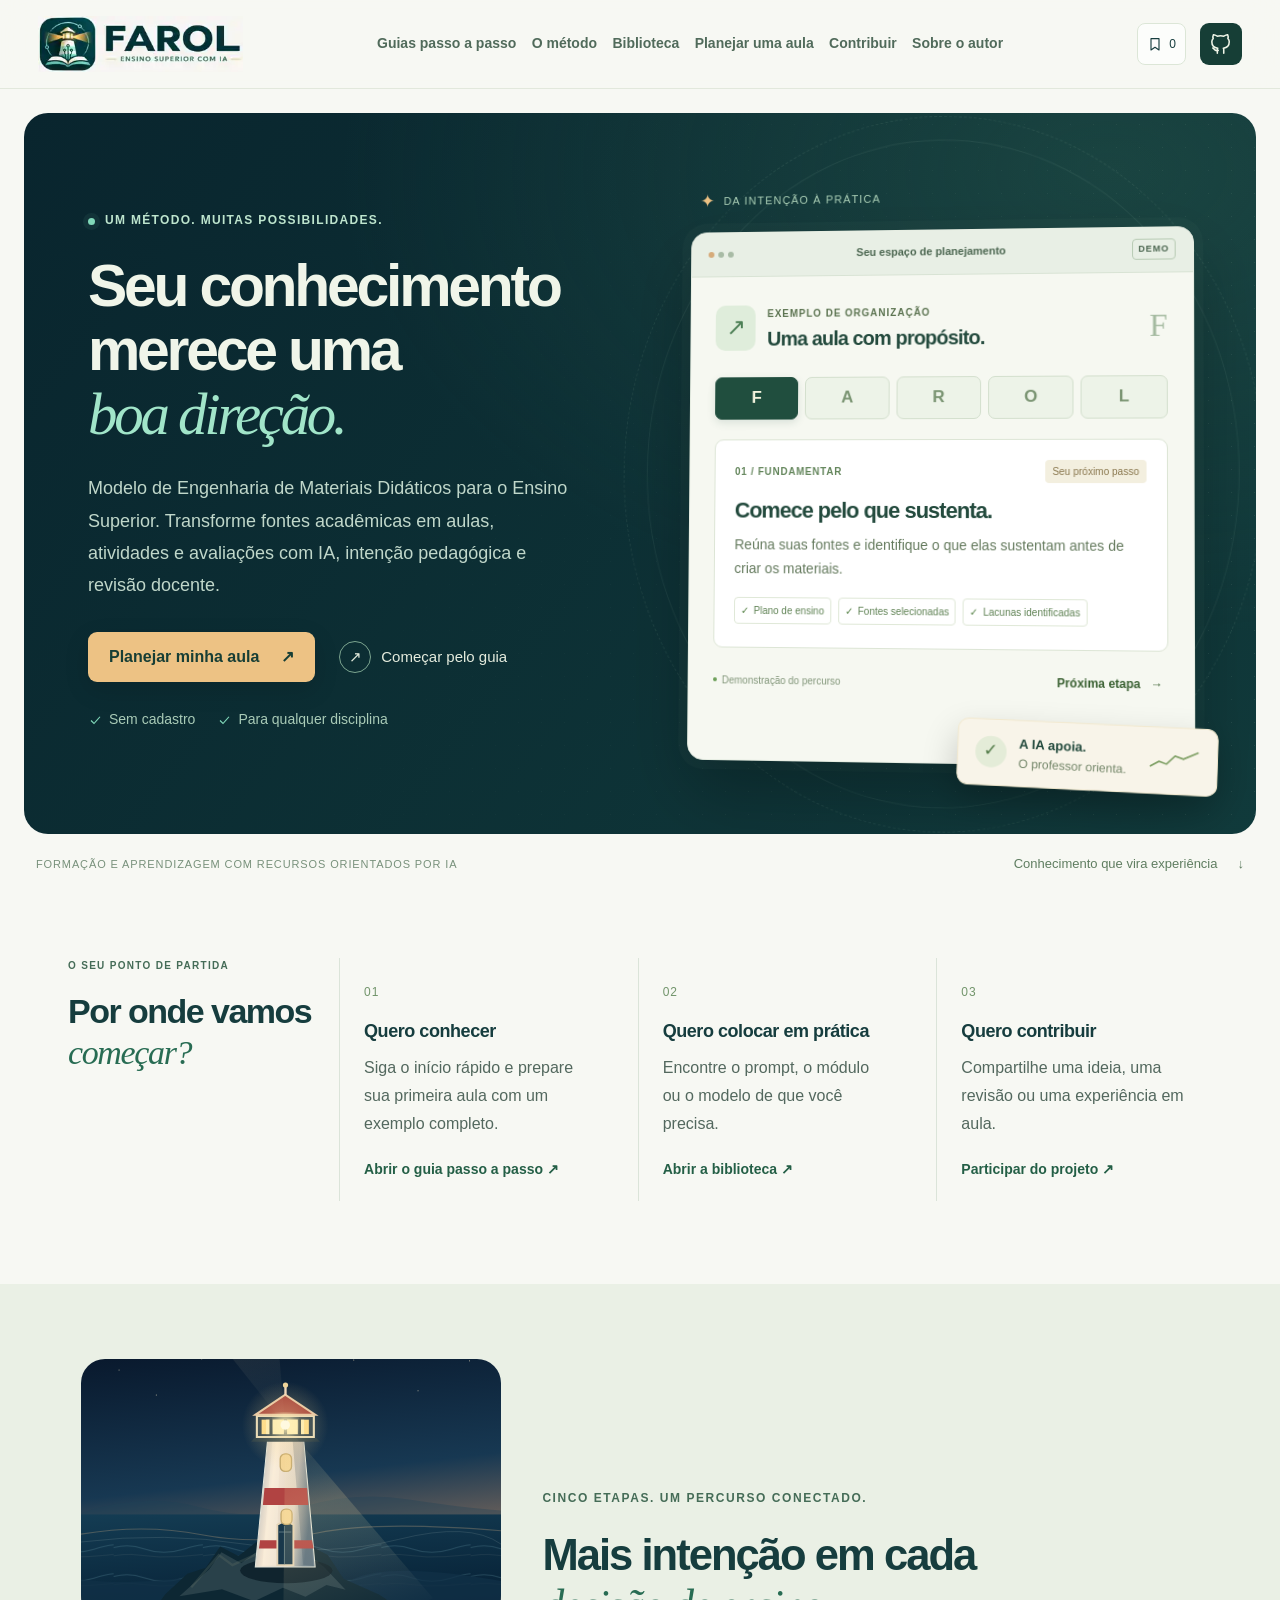
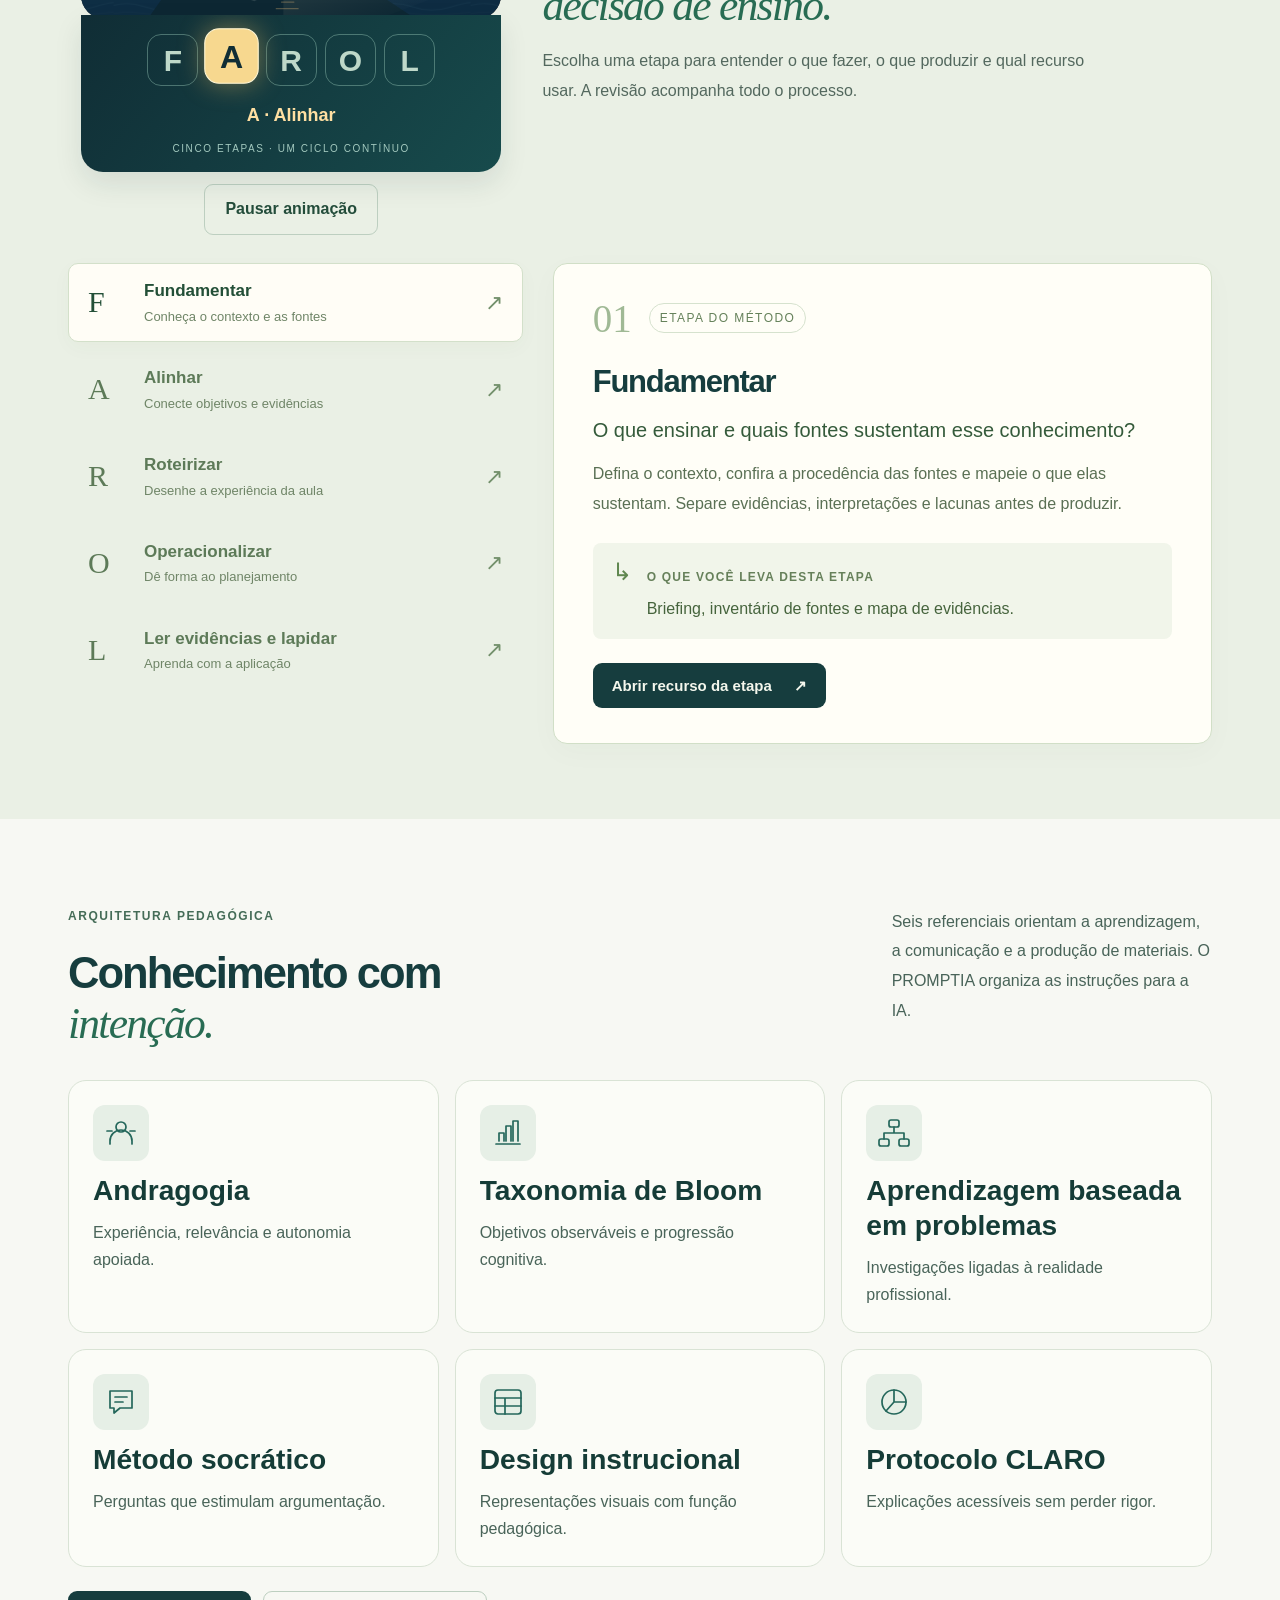
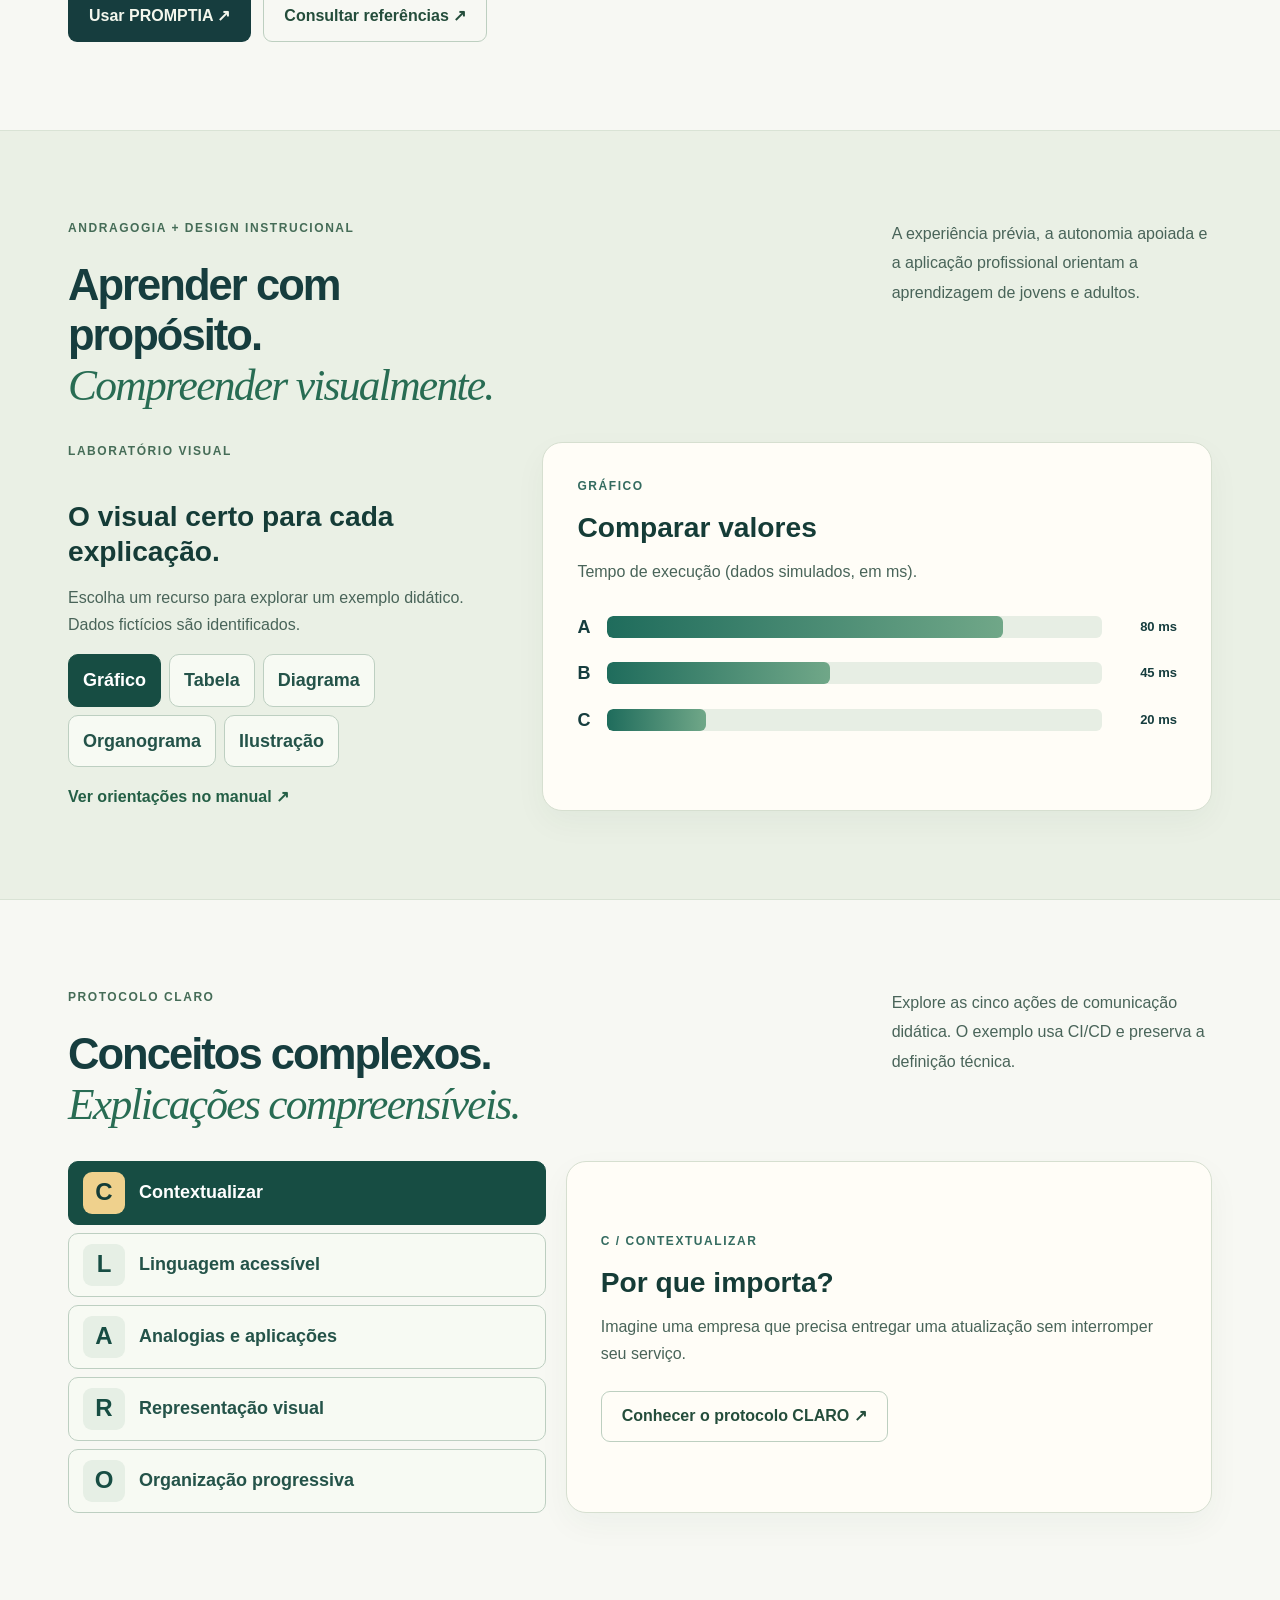
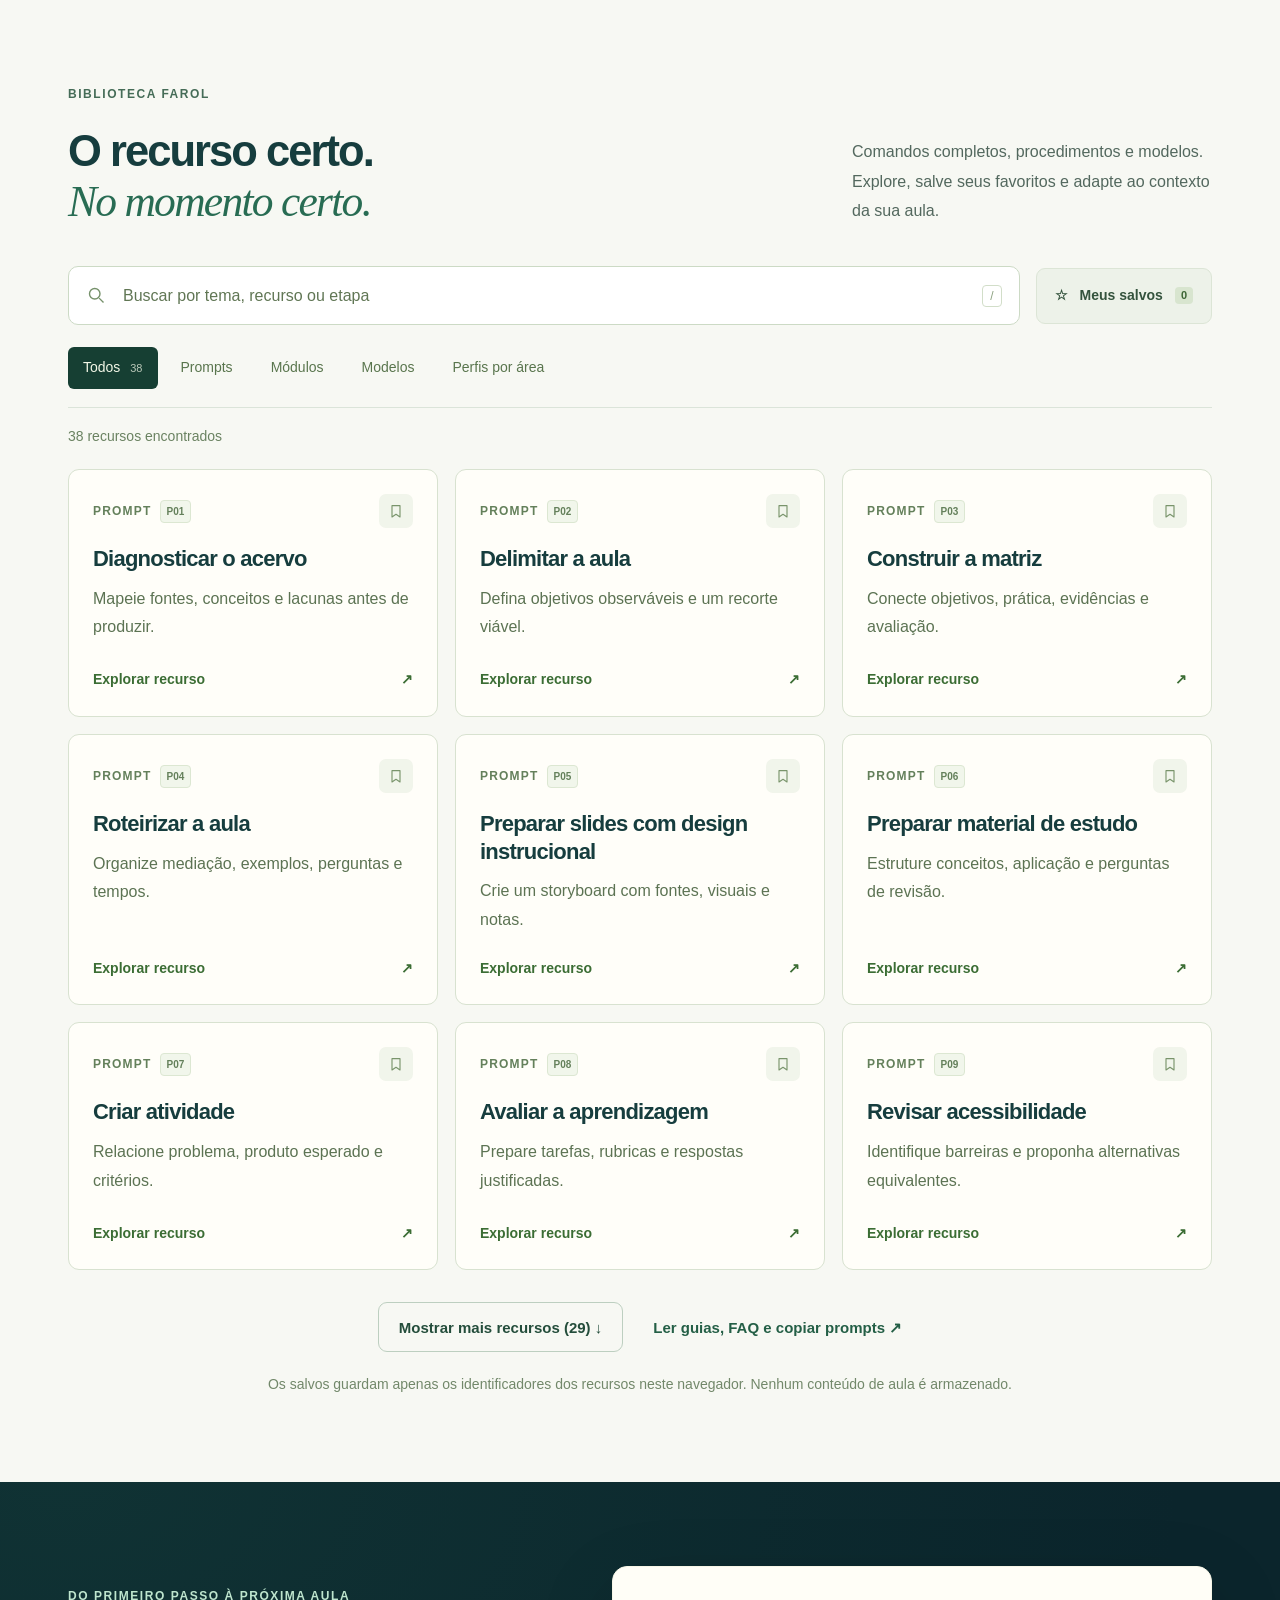
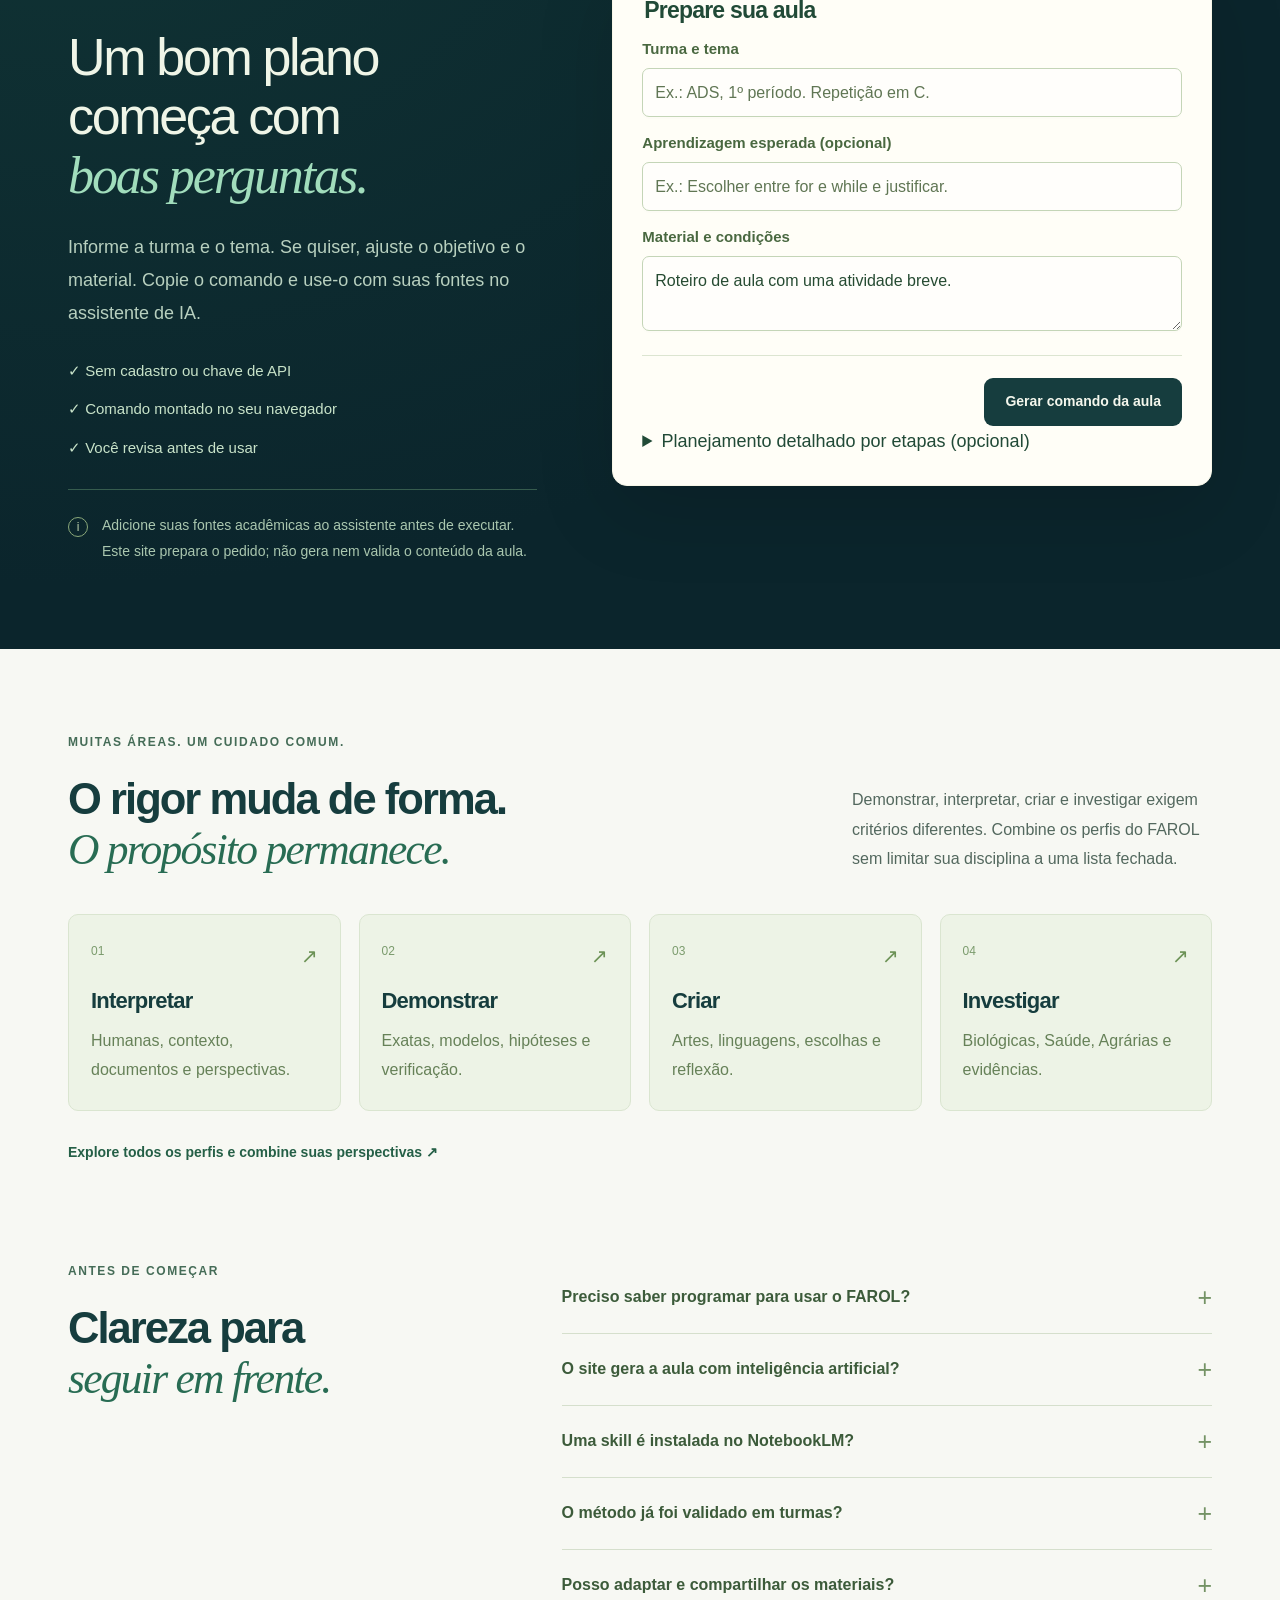
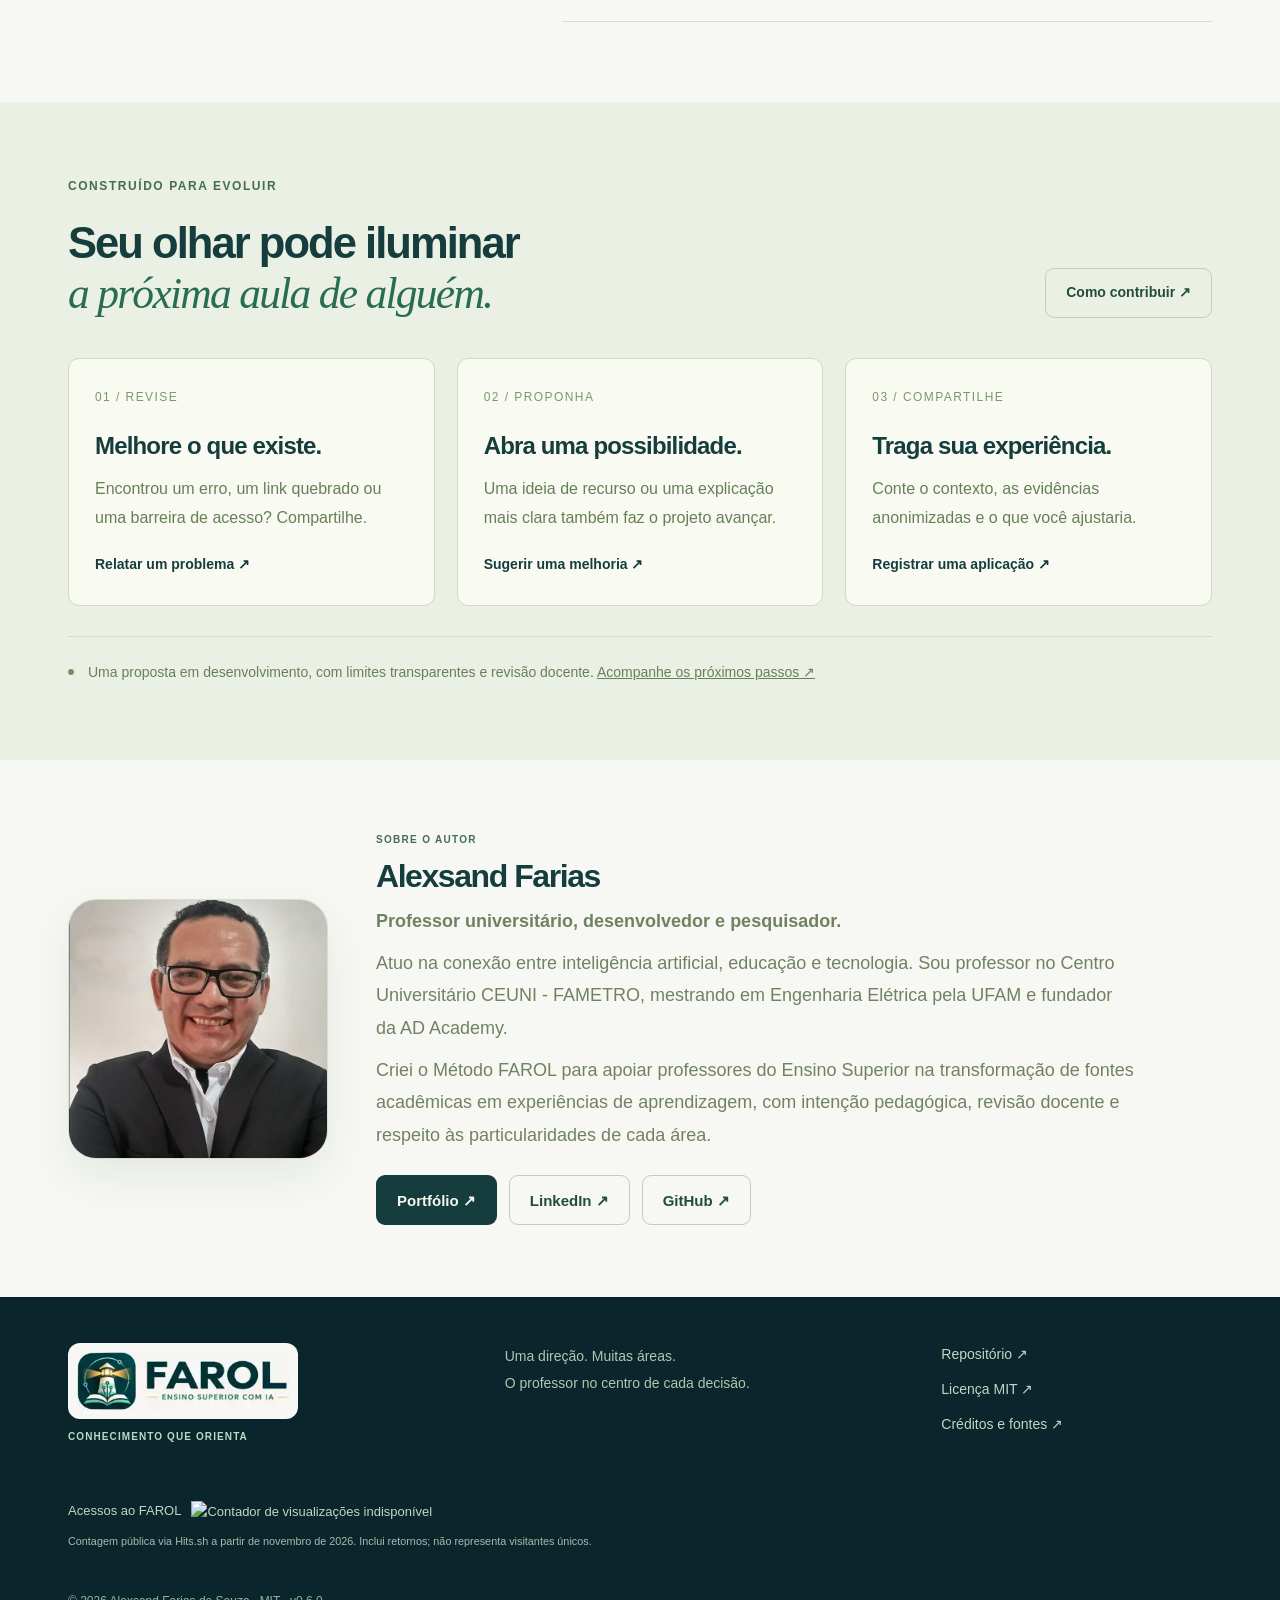
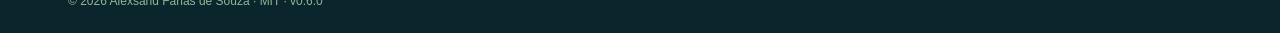
==== commit 5fa7ab98: "fix(portal): use premium FAROL brand in footer with accessible contrast" ====
--- a/docs/site/index.html
+++ b/docs/site/index.html
@@ -1,5 +1,5 @@
 <!doctype html>
-<html lang="pt-BR"><head><meta charset="utf-8"><meta name="viewport" content="width=device-width,initial-scale=1"><title>Método FAROL | Engenharia de Materiais Didáticos</title><meta name="description" content="Modelo de Engenharia de Materiais Didáticos para o Ensino Superior: guias, prompts, Bloom, andragogia, diálogo socrático e PROMPTIA com revisão docente."><meta name="theme-color" content="#102f35"><link rel="icon" href="favicon.svg"><link rel="stylesheet" href="styles.css?v=layout-20261127"><script src="planner.js?v=0.6.0" defer></script><script src="app.js?v=layout-20261127" defer></script></head>
+<html lang="pt-BR"><head><meta charset="utf-8"><meta name="viewport" content="width=device-width,initial-scale=1"><title>Método FAROL | Engenharia de Materiais Didáticos</title><meta name="description" content="Modelo de Engenharia de Materiais Didáticos para o Ensino Superior: guias, prompts, Bloom, andragogia, diálogo socrático e PROMPTIA com revisão docente."><meta name="theme-color" content="#102f35"><link rel="icon" href="favicon.svg"><link rel="stylesheet" href="styles.css?v=footer-premium-1"><script src="planner.js?v=0.6.0" defer></script><script src="app.js?v=layout-20261127" defer></script></head>
 <body>
 <a class="skip-link" href="#conteudo">Pular para o conteúdo</a>
 <header class="site-header"><div class="nav-shell"><a class="brand" href="#inicio" aria-label="Método FAROL, início"><img src="assets/farol-logo-premium.svg" width="300" height="83" alt="FAROL - Ensino Superior com IA"></a><nav id="main-nav" class="main-nav" aria-label="Principal"><a href="manual.html">Guias passo a passo</a><a href="#metodo">O método</a><a href="#biblioteca">Biblioteca</a><a href="#planejar">Planejar uma aula</a><a href="#comunidade">Contribuir</a><a href="#sobre-o-autor">Sobre o autor</a></nav><div class="nav-actions"><button class="icon-button saved-shortcut" id="saved-shortcut" aria-label="Ver recursos salvos" title="Recursos salvos"><svg viewBox="0 0 24 24" aria-hidden="true"><path d="M6 4h12v17l-6-4-6 4z"/></svg><span id="saved-count">0</span></button><a class="github-link" href="https://github.com/alexsandsouza/metodofarol" aria-label="Abrir repositório no GitHub"><svg viewBox="0 0 24 24" aria-hidden="true"><path d="M9 19c-4.3 1.3-4.3-2.2-6-2.7M15 22v-3.4c0-1 .1-1.5-.5-2 3.1-.4 6.5-1.5 6.5-7A5.5 5.5 0 0 0 19.5 6 5 5 0 0 0 19.3 2s-1.2-.4-4.2 1.5a14.4 14.4 0 0 0-7.2 0C4.9 1.6 3.7 2 3.7 2A5 5 0 0 0 3.5 6 5.5 5.5 0 0 0 2 9.6c0 5.5 3.4 6.6 6.5 7-.6.5-.6 1.1-.5 2V22"/></svg></a><button id="menu-toggle" class="icon-button menu-toggle" aria-expanded="false" aria-controls="main-nav" aria-label="Abrir menu"><span></span><span></span></button></div></div></header>
@@ -18,7 +18,7 @@
 <section id="comunidade" class="community-section"><div class="section-container"><div class="section-heading"><div><p class="eyebrow">CONSTRUÍDO PARA EVOLUIR</p><h2>Seu olhar pode iluminar<br><em>a próxima aula de alguém.</em></h2></div><a class="button button-outline" href="https://github.com/alexsandsouza/metodofarol/blob/main/CONTRIBUTING.md">Como contribuir ↗</a></div><div class="community-grid"><a href="https://github.com/alexsandsouza/metodofarol/issues/new?template=problema.yml"><span>01 / REVISE</span><h3>Melhore o que existe.</h3><p>Encontrou um erro, um link quebrado ou uma barreira de acesso? Compartilhe.</p><b>Relatar um problema ↗</b></a><a href="https://github.com/alexsandsouza/metodofarol/issues/new?template=melhoria.yml"><span>02 / PROPONHA</span><h3>Abra uma possibilidade.</h3><p>Uma ideia de recurso ou uma explicação mais clara também faz o projeto avançar.</p><b>Sugerir uma melhoria ↗</b></a><a href="https://github.com/alexsandsouza/metodofarol/issues/new?template=aplicacao.yml"><span>03 / COMPARTILHE</span><h3>Traga sua experiência.</h3><p>Conte o contexto, as evidências anonimizadas e o que você ajustaria.</p><b>Registrar uma aplicação ↗</b></a></div><div class="project-note"><span class="pulse-dot" aria-hidden="true"></span><p>Uma proposta em desenvolvimento, com limites transparentes e revisão docente. <a href="https://github.com/alexsandsouza/metodofarol/blob/main/ROADMAP.md">Acompanhe os próximos passos ↗</a></p></div></div></section>
 <section id="sobre-o-autor" class="author-section section-container author-profile" aria-labelledby="author-title"><img class="author-photo" src="assets/foto-alex.jpg" width="640" height="640" alt="Alexsand Farias, autor do Método FAROL" loading="lazy"><div class="author-copy"><p class="eyebrow">SOBRE O AUTOR</p><h2 id="author-title">Alexsand Farias</h2><p class="author-role">Professor universitário, desenvolvedor e pesquisador.</p><p>Atuo na conexão entre inteligência artificial, educação e tecnologia. Sou professor no Centro Universitário CEUNI - FAMETRO, mestrando em Engenharia Elétrica pela UFAM e fundador da AD Academy.</p><p>Criei o Método FAROL para apoiar professores do Ensino Superior na transformação de fontes acadêmicas em experiências de aprendizagem, com intenção pedagógica, revisão docente e respeito às particularidades de cada área.</p><div class="author-links"><a class="button button-ink" href="https://alexsanderfarias.vercel.app/">Portfólio ↗</a><a class="button button-outline" href="https://www.linkedin.com/in/alexsandfarias">LinkedIn ↗</a><a class="button button-outline" href="https://github.com/alexsandsouza">GitHub ↗</a></div></div></section>
 </main>
-<footer class="site-footer"><div class="section-container"><div class="footer-main"><a class="brand footer-brand" href="#inicio"><img src="favicon.svg" alt="" width="42" height="42"><span>FAROL<small>CONHECIMENTO QUE ORIENTA</small></span></a><p>Uma direção. Muitas áreas.<br>O professor no centro de cada decisão.</p><div><a href="https://github.com/alexsandsouza/metodofarol">Repositório ↗</a><a href="https://github.com/alexsandsouza/metodofarol/blob/main/LICENSE">Licença MIT ↗</a><a href="https://github.com/alexsandsouza/metodofarol/blob/main/CREDITOS.md">Créditos e fontes ↗</a></div></div><div class="visitor-counter" style="display:flex;flex-wrap:wrap;align-items:center;gap:10px;padding:18px 0;font-size:13px"><span>Acessos ao FAROL</span><img src="https://hits.sh/alexsandsouza.github.io/metodofarol.svg?label=Visualiza%C3%A7%C3%B5es&amp;color=c6a462&amp;labelColor=102f35" alt="Contador de visualizações indisponível" height="20" referrerpolicy="no-referrer"><small style="flex-basis:100%;opacity:.85">Contagem pública via Hits.sh a partir de novembro de 2026. Inclui retornos; não representa visitantes únicos.</small></div><div class="footer-bottom"><span>© 2026 Alexsand Farias de Souza · MIT · v0.6.0</span></div></div></footer>
+<footer class="site-footer"><div class="section-container"><div class="footer-main"><a class="footer-brand footer-brand--premium" href="#inicio" aria-label="Método FAROL, início"><img src="assets/farol-logo-premium.svg" alt="FAROL - Ensino Superior com IA" width="300" height="83"><small>CONHECIMENTO QUE ORIENTA</small></a><p>Uma direção. Muitas áreas.<br>O professor no centro de cada decisão.</p><div><a href="https://github.com/alexsandsouza/metodofarol">Repositório ↗</a><a href="https://github.com/alexsandsouza/metodofarol/blob/main/LICENSE">Licença MIT ↗</a><a href="https://github.com/alexsandsouza/metodofarol/blob/main/CREDITOS.md">Créditos e fontes ↗</a></div></div><div class="visitor-counter" style="display:flex;flex-wrap:wrap;align-items:center;gap:10px;padding:18px 0;font-size:13px"><span>Acessos ao FAROL</span><img src="https://hits.sh/alexsandsouza.github.io/metodofarol.svg?label=Visualiza%C3%A7%C3%B5es&amp;color=c6a462&amp;labelColor=102f35" alt="Contador de visualizações indisponível" height="20" referrerpolicy="no-referrer"><small style="flex-basis:100%;opacity:.85">Contagem pública via Hits.sh a partir de novembro de 2026. Inclui retornos; não representa visitantes únicos.</small></div><div class="footer-bottom"><span>© 2026 Alexsand Farias de Souza · MIT · v0.6.0</span></div></div></footer>
 <div class="toast" id="toast" role="status" hidden></div>
 <script>
 (()=>{
--- a/docs/site/styles.css
+++ b/docs/site/styles.css
@@ -96,3 +96,10 @@
 @media(max-width:850px){.edu-pillars{grid-template-columns:repeat(2,minmax(0,1fr))}.edu-demo,.claro-interactive{grid-template-columns:1fr}.edu-display{min-height:0}.claro-buttons{grid-template-columns:repeat(2,minmax(0,1fr))}.method-section .section-container{grid-template-columns:1fr}.method-section .section-heading{grid-column:1;grid-row:1}.farol-cycle-figure{grid-column:1;grid-row:2}.method-layout{grid-column:1;grid-row:3}.edu-heading{display:block}.edu-heading>p{margin-top:16px;max-width:60ch}}
 @media(max-width:520px){.site-header .brand img{width:145px}.nav-shell{padding-inline:16px;gap:8px}.edu-pillars,.perspective-grid,.claro-buttons{grid-template-columns:1fr}.edu-pillars article{padding:20px}.edu-actions>.button{width:100%}.edu-org>div{gap:4px}.edu-org span{font-size:12px;padding:8px}.edu-flow span{font-size:12px}.farol-cycle-figure img{max-height:210px}.claro-display>.button{width:100%}}
 @media(prefers-reduced-motion:reduce){.edu-bars i{animation:none}.edu-pillars article{transition:none}}
+
+/* Approved premium logo on a light surface for contrast in the dark footer. */
+.footer-main{align-items:start;grid-template-columns:minmax(0,1fr) minmax(0,1fr) minmax(0,.7fr)}
+.footer-brand--premium{display:flex;flex-direction:column;align-items:flex-start;gap:10px;min-width:0;width:fit-content;max-width:100%;text-decoration:none}
+.footer-brand--premium img{display:block;width:clamp(150px,18vw,240px);max-width:100%;height:auto;object-fit:contain;background:#f7f8f3;padding:8px;border-radius:12px}
+.footer-brand--premium small{font-size:10px;letter-spacing:.11em;font-weight:650;line-height:1.5;color:#b9dac9}
+@media(max-width:700px){.footer-main{grid-template-columns:1fr;gap:24px}.footer-brand--premium img{width:200px}}
